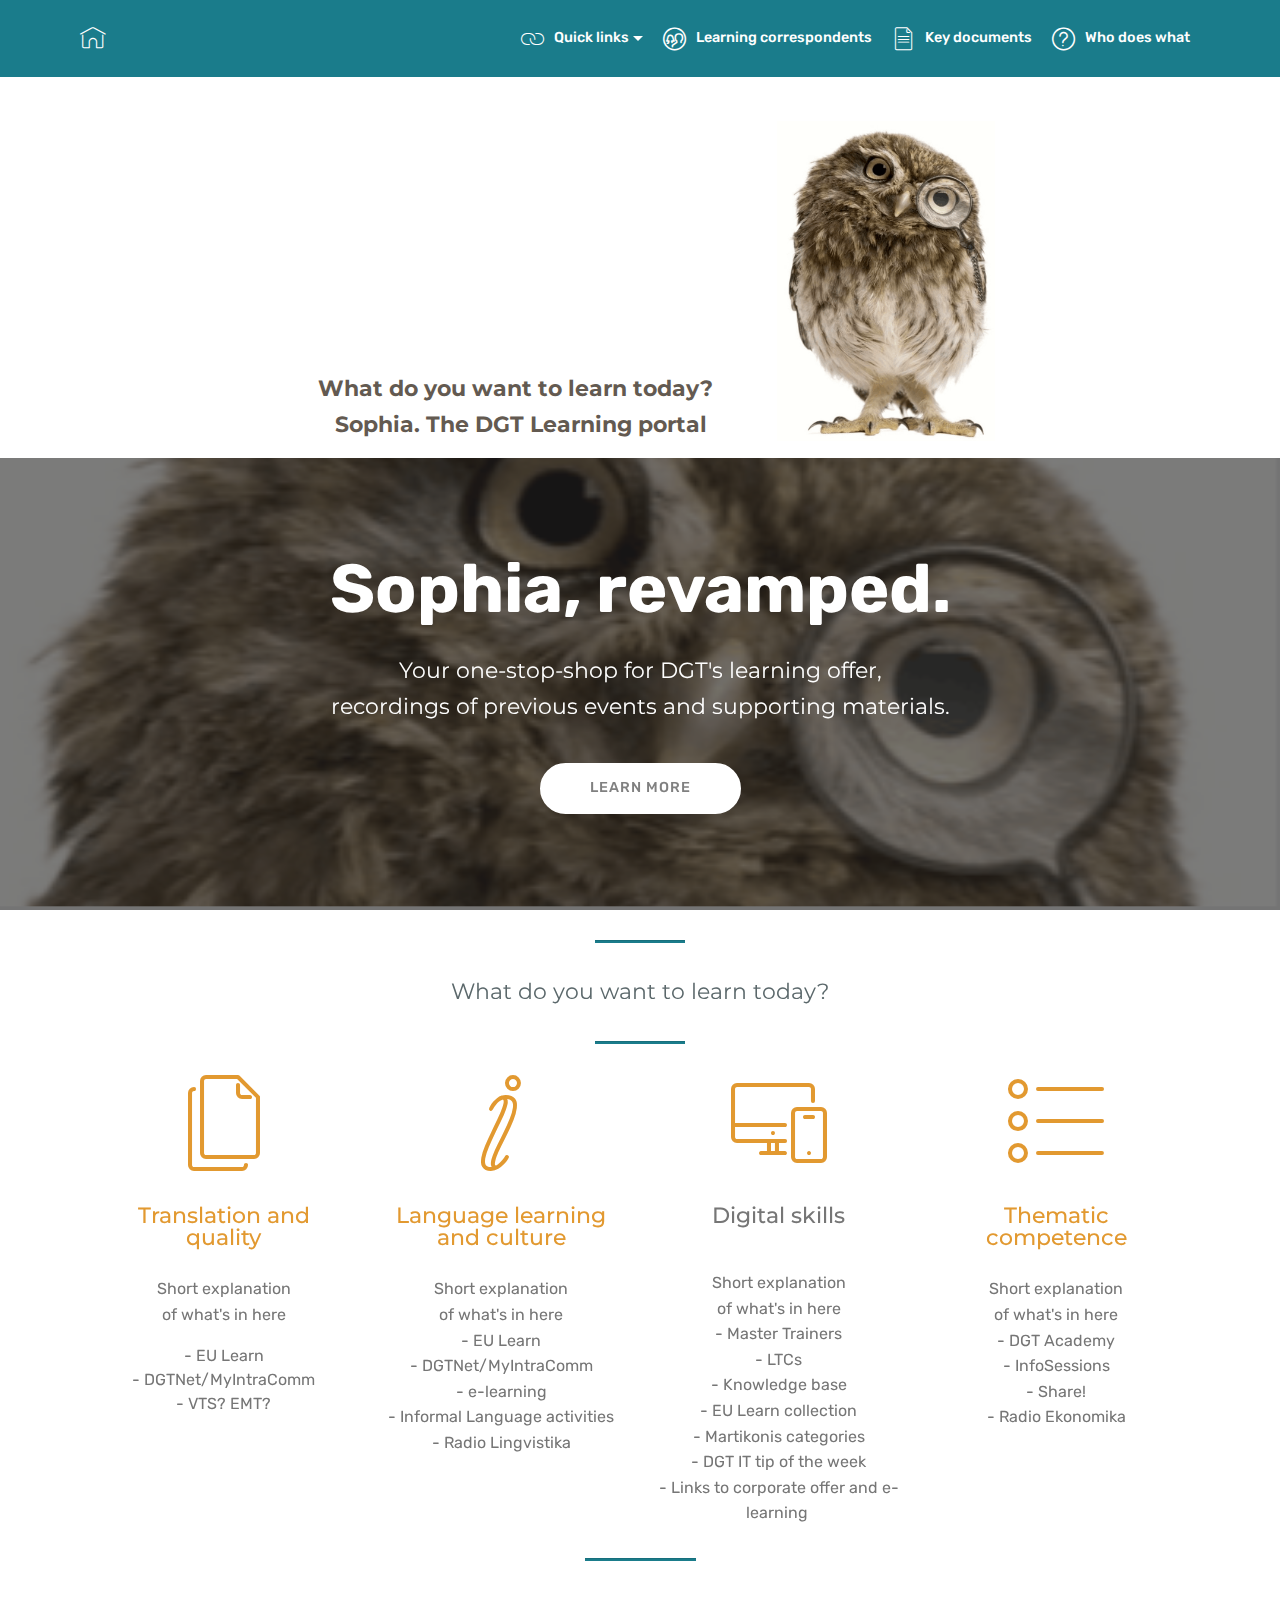
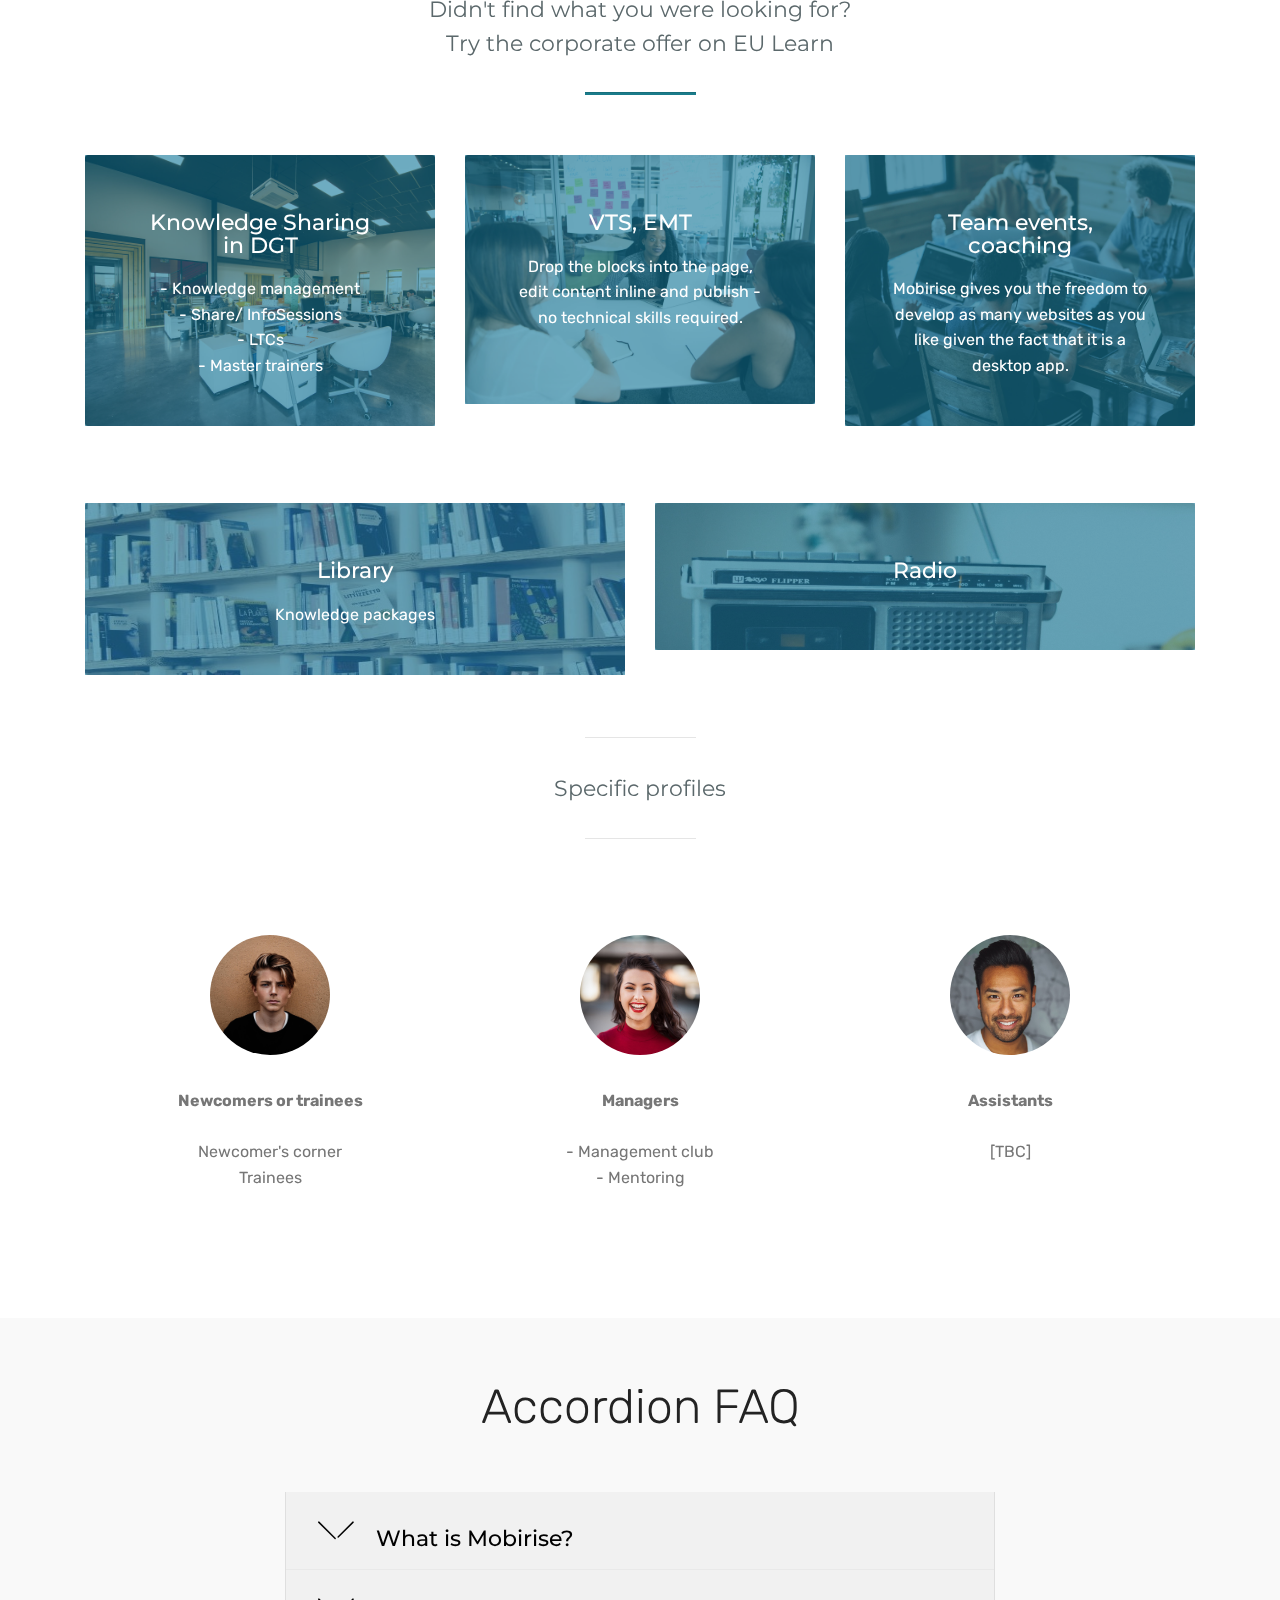
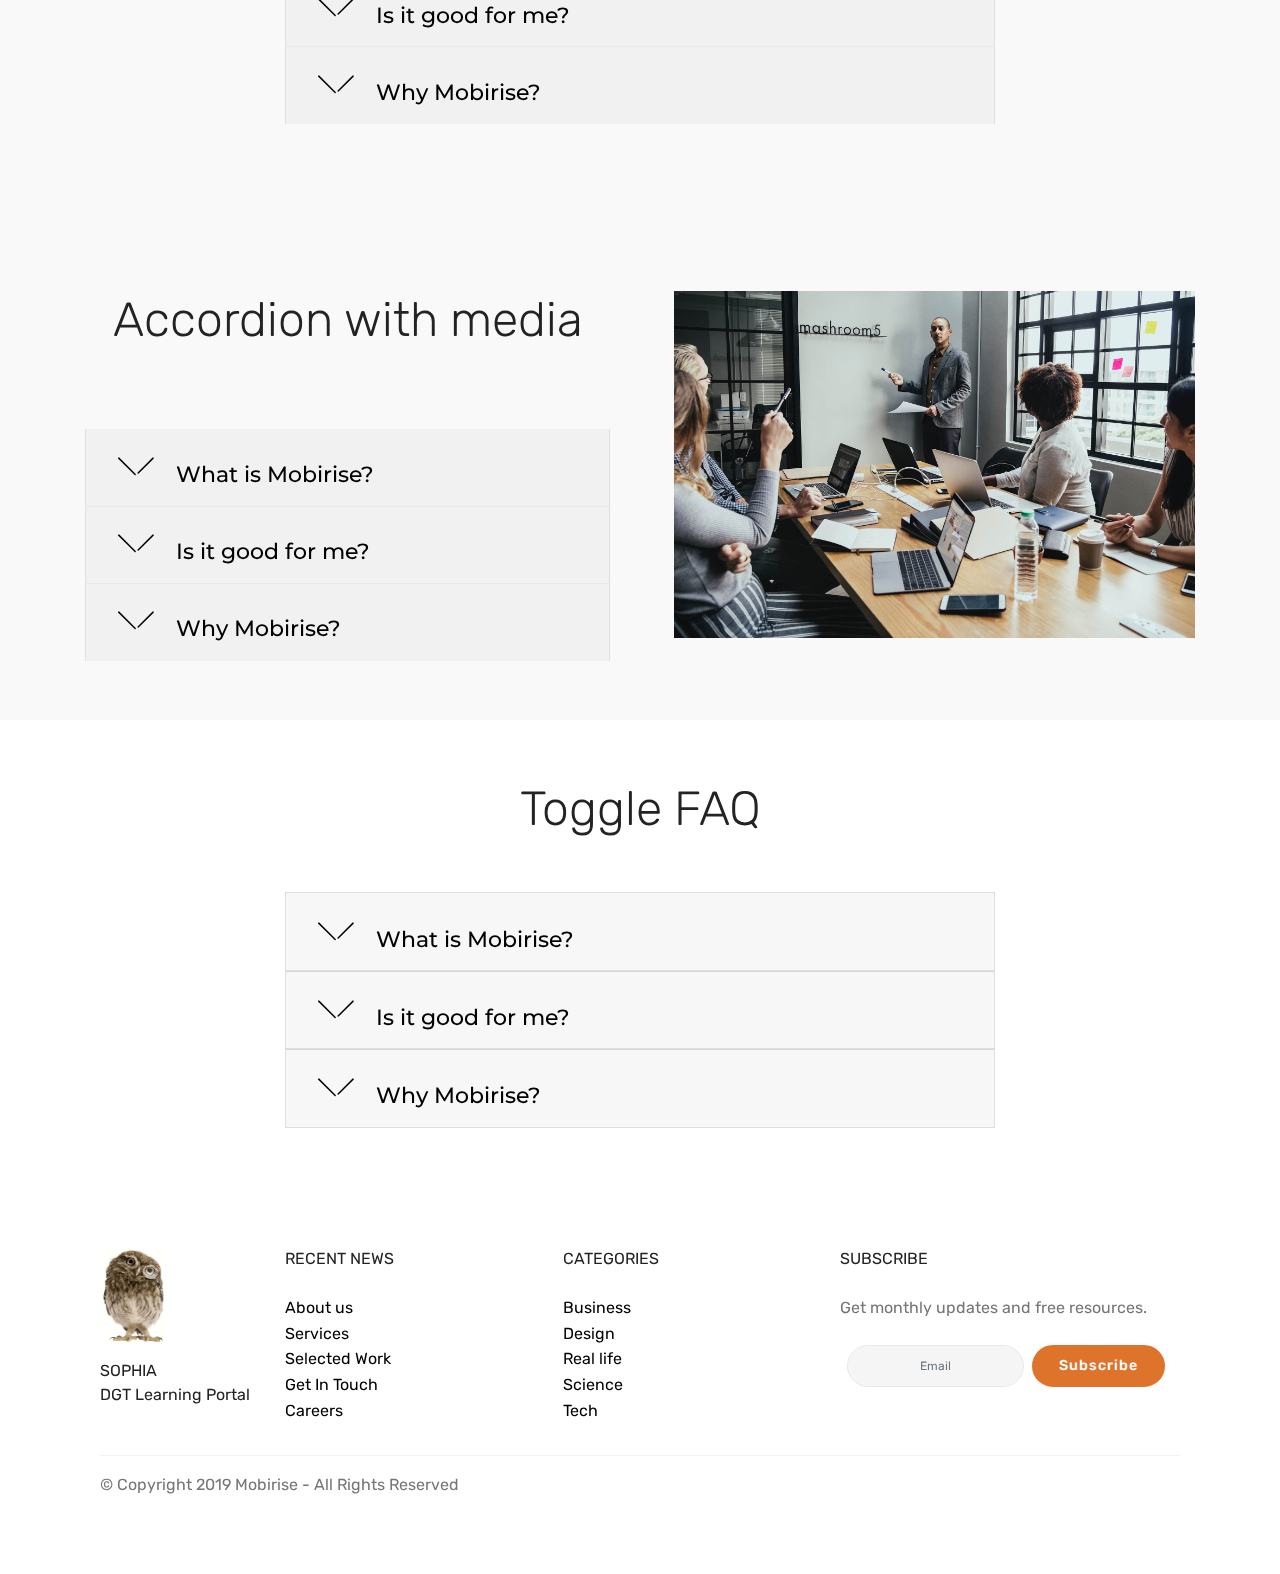
==== index.html @ 4d6408d3 "create github pages" ====
<!DOCTYPE html>
<html  >
<head>
  <!-- Site made with Mobirise Website Builder v4.12.0, https://mobirise.com -->
  <meta charset="UTF-8">
  <meta http-equiv="X-UA-Compatible" content="IE=edge">
  <meta name="generator" content="Mobirise v4.12.0, mobirise.com">
  <meta name="viewport" content="width=device-width, initial-scale=1, minimum-scale=1">
  <link rel="shortcut icon" href="assets/images/logo1-356x143.jpg" type="image/x-icon">
  <meta name="description" content="">
  
  <title>Home</title>
  <link rel="stylesheet" href="assets/web/assets/mobirise-icons/mobirise-icons.css">
  <link rel="stylesheet" href="assets/web/assets/mobirise-icons-bold/mobirise-icons-bold.css">
  <link rel="stylesheet" href="assets/bootstrap/css/bootstrap.min.css">
  <link rel="stylesheet" href="assets/bootstrap/css/bootstrap-grid.min.css">
  <link rel="stylesheet" href="assets/bootstrap/css/bootstrap-reboot.min.css">
  <link rel="stylesheet" href="assets/dropdown/css/style.css">
  <link rel="stylesheet" href="assets/tether/tether.min.css">
  <link rel="stylesheet" href="assets/socicon/css/styles.css">
  <link rel="stylesheet" href="assets/theme/css/style.css">
  <link rel="preload" as="style" href="assets/mobirise/css/mbr-additional.css"><link rel="stylesheet" href="assets/mobirise/css/mbr-additional.css" type="text/css">
  
  
  
</head>
<body>
  <section class="menu cid-qTkzRZLJNu" once="menu" id="menu1-0">

    

    <nav class="navbar navbar-expand beta-menu navbar-dropdown align-items-center navbar-fixed-top navbar-toggleable-sm">
        <button class="navbar-toggler navbar-toggler-right" type="button" data-toggle="collapse" data-target="#navbarSupportedContent" aria-controls="navbarSupportedContent" aria-expanded="false" aria-label="Toggle navigation">
            <div class="hamburger">
                <span></span>
                <span></span>
                <span></span>
                <span></span>
            </div>
        </button>
        <div class="menu-logo">
            <div class="navbar-brand">
                
                <span class="navbar-caption-wrap"><a class="navbar-caption text-white display-7" href="https://mobirise.com"><span class="mbri-home mbr-iconfont mbr-iconfont-btn"></span></a></span>
            </div>
        </div>
        <div class="collapse navbar-collapse" id="navbarSupportedContent">
            <ul class="navbar-nav nav-dropdown nav-right" data-app-modern-menu="true"><li class="nav-item dropdown">
                    <a class="nav-link link text-white dropdown-toggle display-4" href="https://mobirise.com" data-toggle="dropdown-submenu" aria-expanded="false"><span class="mbri-link mbr-iconfont mbr-iconfont-btn"></span>
                        
                        Quick links</a><div class="dropdown-menu"><a class="text-white dropdown-item display-4" href="https://mobirise.com">EU Learn</a><a class="text-white dropdown-item display-4" href="https://mobirise.com" aria-expanded="false"><p>AMC collaborative site</p></a><a class="text-white dropdown-item display-4" href="https://mobirise.com" aria-expanded="false">Learning correspondents<br></a><a class="text-white dropdown-item display-4" href="https://mobirise.com" aria-expanded="false">Sophia newsletter</a><a class="text-white dropdown-item display-4" href="https://mobirise.com" aria-expanded="false">InterInstitutional L&amp;D network</a></div>
                </li><li class="nav-item"><a class="nav-link link text-white display-4" href="https://mobirise.com"><span class="mbrib-users mbr-iconfont mbr-iconfont-btn"></span>Learning correspondents</a></li><li class="nav-item"><a class="nav-link link text-white display-4" href="https://mobirise.com"><span class="mbri-file mbr-iconfont mbr-iconfont-btn"></span>
                        
                        Key documents</a></li>
                <li class="nav-item">
                    <a class="nav-link link text-white display-4" href="https://mobirise.com"><span class="mbrib-question mbr-iconfont mbr-iconfont-btn"></span>
                        
                        Who does what</a>
                </li></ul>
            
        </div>
    </nav>
</section>

<section class="engine"><a href="https://mobirise.info/a">online web builder</a></section><section class="mbr-section content6 cid-rQtrkgzfmn" id="content6-p">
    
     
    
    <div class="container">
        <div class="media-container-row">
            <div class="col-12 col-md-8">
                <div class="media-container-row">
                    <div class="mbr-figure" style="width: 60%;">
                      <img src="assets/images/sophia-367x538.png" alt="Mobirise" title="">  
                    </div>
                    <div class="media-content">
                        <div class="mbr-section-text">
                            <p class="mbr-text mb-0 mbr-fonts-style display-5"><br><br><br><br><br><strong><br></strong><br><strong>What do you want to learn today?<br>Sophia. The DGT Learning portal&nbsp;</strong></p>
                        </div>
                    </div>
                </div>
            </div>
        </div>
    </div>
</section>

<section class="header1 cid-rQLYHBkrpv mbr-parallax-background" id="header16-x">

    

    <div class="mbr-overlay" style="opacity: 0.6; background-color: rgb(35, 35, 35);">
    </div>

    <div class="container">
        <div class="row justify-content-md-center">
            <div class="col-md-10 align-center">
                <h1 class="mbr-section-title mbr-bold pb-3 mbr-fonts-style display-1">Sophia, revamped.<br></h1>
                
                <p class="mbr-text pb-3 mbr-fonts-style display-5">Your one-stop-shop for DGT's learning offer, <br>recordings of previous events and supporting materials.</p>
                <div class="mbr-section-btn"><a class="btn btn-md btn-white display-4" href="https://mobirise.co">LEARN MORE</a></div>
            </div>
        </div>
    </div>

</section>

<section class="mbr-section article content9 cid-rQttvysTRz" id="content9-s">
    
     

    <div class="container">
        <div class="inner-container" style="width: 81%;">
            <hr class="line" style="width: 10%;">
            <div class="section-text align-center mbr-fonts-style display-5">
                    What do you want to learn today?</div>
            <hr class="line" style="width: 10%;">
        </div>
        </div>
</section>

<section class="features1 cid-rPLjO9c4mX" id="features1-4">
    
    

    
    <div class="container">
        <div class="media-container-row">

            <div class="card p-3 col-12 col-md-6 col-lg-3">
                <div class="card-img pb-3">
                    <span class="mbr-iconfont mbri-pages" style="color: rgb(226, 153, 48); fill: rgb(226, 153, 48);"></span>
                </div>
                <div class="card-box">
                    <h4 class="card-title py-3 mbr-fonts-style display-5">
                        Translation and quality</h4>
                    <p class="mbr-text mbr-fonts-style display-7">Short explanation 
<br>of what's in here</p><p>- EU Learn<br>- DGTNet/MyIntraComm<br>- VTS? EMT?<br><br></p><p></p>
                </div>
            </div>

            <div class="card p-3 col-12 col-md-6 col-lg-3">
                <div class="card-img pb-3">
                    <span class="mbr-iconfont mbri-italic" style="color: rgb(226, 153, 48); fill: rgb(226, 153, 48);"></span>
                </div>
                <div class="card-box">
                    <h4 class="card-title py-3 mbr-fonts-style display-5">
                        Language learning and culture</h4>
                    <p class="mbr-text mbr-fonts-style display-7">
                        Short explanation <br>of what's in here<br>- EU Learn<br>- DGTNet/MyIntraComm<br>- e-learning<br>- Informal Language activities<br>- Radio Lingvistika<br><br></p>
                </div>
            </div>

            <div class="card p-3 col-12 col-md-6 col-lg-3">
                <div class="card-img pb-3">
                    <span class="mbr-iconfont mbri-responsive" style="color: rgb(226, 153, 48); fill: rgb(226, 153, 48);"></span>
                </div>
                <div class="card-box">
                    <h4 class="card-title py-3 mbr-fonts-style display-5"><p>
                        Digital skills</p></h4>
                    <p class="mbr-text mbr-fonts-style display-7">Short explanation 
<br>of what's in here<br>- Master Trainers<br>- LTCs<br>- Knowledge base<br>- EU Learn collection<br>- Martikonis categories<br>- DGT IT tip of the week<br>- Links to corporate offer and e-learning&nbsp;</p>
                </div>
            </div>

            <div class="card p-3 col-12 col-md-6 col-lg-3">
                <div class="card-img pb-3">
                    <span class="mbr-iconfont mbri-bulleted-list" style="color: rgb(226, 153, 48); fill: rgb(226, 153, 48);"></span>
                </div>
                <div class="card-box">
                    <h4 class="card-title py-3 mbr-fonts-style display-5">
                        Thematic competence</h4>
                    <p class="mbr-text mbr-fonts-style display-7">Short explanation 
<br>of what's in here<br>- DGT Academy<br>- InfoSessions<br>- Share!<br>- Radio Ekonomika</p>
                </div>
            </div>

        </div>

    </div>

</section>

<section class="mbr-section article content9 cid-rQM2eQApDv" id="content9-y">
    
     

    <div class="container">
        <div class="inner-container" style="width: 100%;">
            <hr class="line" style="width: 10%;">
            <div class="section-text align-center mbr-fonts-style display-5">
                    Didn't find what you were looking for? <br>Try the corporate offer on EU Learn</div>
            <hr class="line" style="width: 10%;">
        </div>
        </div>
</section>

<section class="features13 cid-rPLjTHpTtQ" id="features13-6">

    

    
    <div class="container">
        

        <div class="media-container-row">
            <div class="card col-12 col-md-6 align-center col-lg-4">
                <div class="card-wrap">
                    <div class="card-img">
                        <img src="assets/images/background1.jpg" alt="Mobirise" title="">
                    </div>
                    <div class="card-box p-5">
                        <h4 class="card-title py-2 mbr-fonts-style align-center mbr-white display-5">
                            Knowledge Sharing <br>in DGT</h4>
                        <p class="mbr-text mbr-fonts-style mbr-white display-7">- Knowledge management<br>- Share/ InfoSessions<br>- LTCs<br>- Master trainers<br></p>
                    </div>
                </div>
            </div>
            <div class="card col-12 col-md-6 align-center col-lg-4">
                <div class="card-wrap">
                    <div class="card-img">
                        <img src="assets/images/background2.jpg" alt="Mobirise">
                    </div>
                    <div class="card-box p-5">
                        <h4 class="card-title py-2 mbr-fonts-style align-center mbr-white display-5">
                            VTS, EMT</h4>
                        <p class="mbr-text mbr-fonts-style mbr-white display-7">
                            Drop the blocks into the page, edit content inline and publish - no technical skills required.<br><br>
                        </p>
                    </div>
                </div>
            </div>
            <div class="card col-12 col-md-6 align-center col-lg-4">
                <div class="card-wrap">
                    <div class="card-img">
                        <img src="assets/images/background4.jpg" alt="Mobirise">
                    </div>
                    <div class="card-box p-5">
                        <h4 class="card-title py-2 mbr-fonts-style align-center mbr-white display-5">
                            Team events, coaching</h4>
                        <p class="mbr-text mbr-fonts-style mbr-white display-7">
                            Mobirise gives you the freedom to develop as many websites as you like given the fact that it is a desktop app.
                        </p>
                    </div>
                </div>
            </div>    
        </div>
    </div>
</section>

<section class="features13 cid-rQM5VVPh1n" id="features13-z">

    

    
    <div class="container">
        

        <div class="media-container-row">
            <div class="card col-12 col-md-6 align-center">
                <div class="card-wrap">
                    <div class="card-img">
                        <img src="assets/images/mbr-700x394.jpeg" alt="Mobirise" title="">
                    </div>
                    <div class="card-box p-5">
                        <h4 class="card-title py-2 mbr-fonts-style align-center mbr-white display-5">
                            Library</h4>
                        <p class="mbr-text mbr-fonts-style mbr-white display-7">
                            Knowledge packages</p>
                    </div>
                </div>
            </div>
            <div class="card col-12 col-md-6 align-center">
                <div class="card-wrap">
                    <div class="card-img">
                        <img src="assets/images/mbr-1080x720.jpeg" alt="Mobirise" title="">
                    </div>
                    <div class="card-box p-5">
                        <h4 class="card-title py-2 mbr-fonts-style align-center mbr-white display-5">
                            Radio</h4>
                        <p class="mbr-text mbr-fonts-style mbr-white display-7"></p>
                    </div>
                </div>
            </div>
                
        </div>
    </div>
</section>

<section class="mbr-section article content9 cid-rQLNPMZ4Ec" id="content9-v">
    
     

    <div class="container">
        <div class="inner-container" style="width: 100%;">
            <hr class="line" style="width: 10%;">
            <div class="section-text align-center mbr-fonts-style display-5">
                    Specific profiles</div>
            <hr class="line" style="width: 10%;">
        </div>
        </div>
</section>

<section class="testimonials1 cid-rQtzzE6IU0" id="testimonials1-t">

    

    
    <div class="container">
        <div class="media-container-row">
            <div class="title col-12 align-center">
                
                
            </div>
        </div>
    </div>

    <div class="container pt-3 mt-2">
        <div class="media-container-row">
            <div class="mbr-testimonial p-3 align-center col-12 col-md-6 col-lg-4">
                <div class="panel-item p-3">
                    <div class="card-block">
                        <div class="testimonial-photo">
                            <img src="assets/images/face1.jpg">
                        </div>
                        <p class="mbr-text mbr-fonts-style display-7"><strong>Newcomers or trainees</strong><br><strong><br></strong>Newcomer's corner<br>Trainees<br><br></p>
                    </div>
                    <div class="card-footer">
                        
                        <small class="mbr-author-desc mbr-italic mbr-light mbr-fonts-style display-7"></small>
                    </div>
                </div>
            </div>

            <div class="mbr-testimonial p-3 align-center col-12 col-md-6 col-lg-4">
                <div class="panel-item p-3">
                    <div class="card-block">
                        <div class="testimonial-photo">
                            <img src="assets/images/face2.jpg">
                        </div>
                        <p class="mbr-text mbr-fonts-style display-7"><strong>Managers</strong><br><br>- Management club<br>- Mentoring</p>
                    </div>
                    <div class="card-footer">
                        
                        <small class="mbr-author-desc mbr-italic mbr-light mbr-fonts-style display-7"></small>
                    </div>
                </div>
            </div>

            <div class="mbr-testimonial p-3 align-center col-12 col-md-6 col-lg-4">
                <div class="panel-item p-3">
                    <div class="card-block">
                        <div class="testimonial-photo">
                            <img src="assets/images/face3.jpg">
                        </div>
                        <p class="mbr-text mbr-fonts-style display-7"><strong>
                           Assistants</strong><br><br>[TBC]</p>
                    </div>
                    <div class="card-footer">
                        
                        <small class="mbr-author-desc mbr-italic mbr-light mbr-fonts-style display-7"></small>
                    </div>
                </div>
            </div>

            

            

            
        </div>
    </div>   
</section>

<section class="accordion1 cid-rPLkjUA2bo" id="accordion1-a">

    

    
    <div class="container">
        <div class="media-container-row">
            <div class="col-12 col-md-8">
                <div class="section-head text-center space30">
                    <h2 class="mbr-section-title pb-5 mbr-fonts-style display-2">
                        Accordion FAQ
                    </h2>
                </div>
                <div class="clearfix"></div>
                <div id="bootstrap-accordion_7" class="panel-group accordionStyles accordion" role="tablist" aria-multiselectable="true">
                    <div class="card">
                        <div class="card-header" role="tab" id="headingOne">
                            <a role="button" class="panel-title collapsed text-black" data-toggle="collapse" data-core="" href="#collapse1_7" aria-expanded="false" aria-controls="collapse1">
                                <h4 class="mbr-fonts-style display-5">
                                    <span class="sign mbr-iconfont mbri-arrow-down inactive"></span>
                                    What is Mobirise?
                                </h4>
                            </a>
                        </div>
                        <div id="collapse1_7" class="panel-collapse noScroll collapse " role="tabpanel" aria-labelledby="headingOne" data-parent="#bootstrap-accordion_7">
                            <div class="panel-body p-4">
                                <p class="mbr-fonts-style panel-text display-7">
                                   Mobirise is an offline app for Window and Mac to easily create small/medium websites, landing pages, online resumes and portfolios, promo sites for apps, events, services and products.</p>
                            </div>
                        </div>
                    </div>
                    <div class="card">
                        <div class="card-header" role="tab" id="headingTwo">
                            <a role="button" class="collapsed panel-title text-black" data-toggle="collapse" data-core="" href="#collapse2_7" aria-expanded="false" aria-controls="collapse2">
                                <h4 class="mbr-fonts-style display-5">
                                    <span class="sign mbr-iconfont mbri-arrow-down inactive"></span> Is it good for me?
                               </h4>
                            </a>
                            
                        </div>
                        <div id="collapse2_7" class="panel-collapse noScroll collapse" role="tabpanel" aria-labelledby="headingTwo" data-parent="#bootstrap-accordion_7">
                            <div class="panel-body p-4">
                                <p class="mbr-fonts-style panel-text display-7">
                                   Mobirise is perfect for non-techies who are not familiar with the intricacies of web development and for designers who prefer to work as visually as possible, without fighting with code. Also great for pro-coders for fast prototyping and small customers' projects.</p>
                            </div>
                        </div>
                    </div>
                    <div class="card">
                        <div class="card-header" role="tab" id="headingThree">
                            <a role="button" class="collapsed text-black panel-title" data-toggle="collapse" data-core="" href="#collapse3_7" aria-expanded="false" aria-controls="collapse3">
                                <h4 class="mbr-fonts-style display-5">
                                    <span class="sign mbr-iconfont mbri-arrow-down inactive"></span> Why Mobirise?
                                </h4>
                            </a>
                        </div>
                        <div id="collapse3_7" class="panel-collapse noScroll collapse" role="tabpanel" aria-labelledby="headingThree" data-parent="#bootstrap-accordion_7">
                            <div class="panel-body p-4">
                                <p class="mbr-fonts-style panel-text display-7">
                                   Key differences from traditional builders:<br>* Minimalistic, extremely <strong>easy-to-use</strong> interface<br>* <strong>Mobile</strong>-friendliness, latest website blocks and techniques "out-the-box"<br>* <strong>Free</strong> for commercial and non-profit use</p>
                            </div>
                        </div>
                    </div>
                    
                    
                    
                </div>
            </div>
        </div>
    </div>
</section>

<section class="accordion2 cid-rPLkm0Ghvd" id="accordion2-b">

    


    
    <div class="container">
        <div class="media-container-row pt-5">
            <div class="accordion-content">
                <h2 class="mbr-section-title align-center pb-3 mbr-fonts-style display-2">
                        Accordion with media
                </h2>
                
                <div id="bootstrap-accordion_8" class="panel-group accordionStyles accordion pt-5 mt-3" role="tablist" aria-multiselectable="true">
                        <div class="card">
                            <div class="card-header" role="tab" id="headingOne">
                                <a role="button" class="collapsed panel-title text-black" data-toggle="collapse" data-core="" href="#collapse1_8" aria-expanded="false" aria-controls="collapse1">
                                    <h4 class="mbr-fonts-style display-5">
                                        <span class="sign mbr-iconfont mbri-arrow-down inactive"></span> What is Mobirise?
                                    </h4>
                                </a>
                            </div>
                            <div id="collapse1_8" class="panel-collapse noScroll collapse" role="tabpanel" aria-labelledby="headingOne" data-parent="#bootstrap-accordion_8">
                                <div class="panel-body p-4">
                                    <p class="mbr-fonts-style panel-text display-7">
                                       Mobirise is an offline app for Window and Mac to easily create small/medium websites, landing pages, online resumes and portfolios, promo sites for apps, events, services and products.</p>
                                </div>
                            </div>
                        </div>
                
                        <div class="card">
                            <div class="card-header" role="tab" id="headingTwo">
                                <a role="button" class="collapsed panel-title text-black" data-toggle="collapse" data-core="" href="#collapse2_8" aria-expanded="false" aria-controls="collapse2">
                                    <h4 class="mbr-fonts-style mbr-fonts-style display-5">
                                        <span class="sign mbr-iconfont mbri-arrow-down inactive"></span> Is it good for me?
                                    </h4>
                                </a>
                                
                            </div>
                            <div id="collapse2_8" class="panel-collapse noScroll collapse" role="tabpanel" aria-labelledby="headingTwo" data-parent="#bootstrap-accordion_8">
                                <div class="panel-body p-4">
                                    <p class="mbr-fonts-style panel-text display-7">
                                       Mobirise is perfect for non-techies who are not familiar with the intricacies of web development and for designers who prefer to work as visually as possible, without fighting with code. Also great for pro-coders for fast prototyping and small customers' projects.</p>
                                </div>
                            </div>
                        </div>
                
                        <div class="card">
                            <div class="card-header" role="tab" id="headingThree">
                                <a role="button" class="collapsed panel-title text-black" data-toggle="collapse" data-core="" href="#collapse3_8" aria-expanded="false" aria-controls="collapse3">
                                    <h4 class="mbr-fonts-style display-5">
                                        <span class="sign mbr-iconfont mbri-arrow-down inactive"></span> Why Mobirise?
                                    </h4>
                                </a>
                            </div>
                            <div id="collapse3_8" class="panel-collapse noScroll collapse" role="tabpanel" aria-labelledby="headingThree" data-parent="#bootstrap-accordion_8">
                                <div class="panel-body p-4">
                                    <p class="mbr-fonts-style panel-text display-7">
                                       Key differences from traditional builders:<br>* Minimalistic, extremely <strong>easy-to-use</strong> interface<br>* <strong>Mobile</strong>-friendliness, latest website blocks and techniques "out-the-box"<br>* <strong>Free</strong> for commercial and non-profit use</p>
                                </div>
                            </div>
                        </div>
                
                        
                
                        
                
                        
                </div>
            </div>
            <div class="mbr-figure" style="width: 105%;">
                    <img src="assets/images/background8.jpg" alt="Mobirise">
            </div>
        </div>
    </div>
</section>

<section class="toggle1 cid-rPLkoVh1aN" id="toggle1-c">

    

    
        <div class="container">
            <div class="media-container-row">
                <div class="col-12 col-md-8">
                    <div class="section-head text-center space30">
                       <h2 class="mbr-section-title pb-5 mbr-fonts-style display-2">
                            Toggle FAQ
                        </h2>
                    </div>
                    <div class="clearfix"></div>
                    <div id="bootstrap-toggle" class="toggle-panel accordionStyles tab-content">
                        <div class="card">
                            <div class="card-header" role="tab" id="headingOne">
                                <a role="button" class="collapsed panel-title text-black" data-toggle="collapse" data-core="" href="#collapse1_9" aria-expanded="false" aria-controls="collapse1">
                                    <h4 class="mbr-fonts-style display-5">
                                        <span class="sign mbr-iconfont mbri-arrow-down inactive"></span> What is Mobirise?
                                    </h4>
                                </a>
                            </div>
                            <div id="collapse1_9" class="panel-collapse noScroll collapse" role="tabpanel" aria-labelledby="headingOne">
                                <div class="panel-body p-4">
                                    <p class="mbr-fonts-style panel-text display-7">
                                       Mobirise is an offline app for Window and Mac to easily create small/medium websites, landing pages, online resumes and portfolios, promo sites for apps, events, services and products.</p>
                                </div>
                            </div>
                        </div>
                        <div class="card">
                            <div class="card-header" role="tab" id="headingTwo">
                                <a role="button" class="collapsed panel-title text-black" data-toggle="collapse" data-core="" href="#collapse2_9" aria-expanded="false" aria-controls="collapse2">
                                    <h4 class="mbr-fonts-style display-5">
                                        <span class="sign mbr-iconfont mbri-arrow-down inactive"></span> Is it good for me?
                                    </h4>
                                </a>

                            </div>
                            <div id="collapse2_9" class="panel-collapse noScroll collapse" role="tabpanel" aria-labelledby="headingTwo">
                                <div class="panel-body p-4">
                                    <p class="mbr-fonts-style panel-text display-7">
                                       Mobirise is perfect for non-techies who are not familiar with the intricacies of web development and for designers who prefer to work as visually as possible, without fighting with code. Also great for pro-coders for fast prototyping and small customers' projects.</p>
                                </div>
                            </div>
                        </div>
                        <div class="card">
                            <div class="card-header" role="tab" id="headingThree">
                                <a role="button" class="collapsed panel-title text-black" data-toggle="collapse" data-core="" href="#collapse3_9" aria-expanded="false" aria-controls="collapse3">
                                    <h4 class="mbr-fonts-style display-5">
                                        <span class="sign mbr-iconfont mbri-arrow-down inactive"></span> Why Mobirise?
                                    </h4>
                                </a>
                            </div>
                            <div id="collapse3_9" class="panel-collapse noScroll collapse" role="tabpanel" aria-labelledby="headingThree">
                                <div class="panel-body p-4">
                                    <p class="mbr-fonts-style panel-text display-7">
                                       Key differences from traditional builders:<br>* Minimalistic, extremely <strong>easy-to-use</strong> interface<br>* <strong>Mobile</strong>-friendliness, latest website blocks and techniques "out-the-box"<br>* <strong>Free</strong> for commercial and non-profit use</p>
                                </div>
                            </div>
                        </div>
                        
                        
                        
                    </div>
                </div>
            </div>
        </div>
</section>

<section class="footer3 cid-rPLkDaVbYn" id="footer3-e">

    

    

    <div class="container">
        <div class="media-container-row content">
            <div class="col-md-2 col-sm-4">
                <div class="mb-3 img-logo">
                    <a href="https://mobirise.co/">
                         <img src="assets/images/sophia-192x281.png" alt="Mobirise" title="">
                    </a>
                </div>
                <p class="mbr-fonts-style foot-logo display-7">
                    SOPHIA<br>DGT Learning Portal</p>
            </div>
            <div class="col-md-3 col-sm-4">
                <p class="mb-4 mbr-fonts-style foot-title display-7">
                    RECENT NEWS
                </p>
                <p class="mbr-text mbr-links-column mbr-fonts-style display-7">
                    <a href="#" class="text-black">About us</a>
                    <br><a href="#" class="text-black">Services</a>
                    <br><a href="#" class="text-black">Selected Work</a>
                    <br><a href="#" class="text-black">Get In Touch</a>
                    <br><a href="#" class="text-black">Careers</a>
                </p>
            </div>
            <div class="col-md-3 col-sm-4">
                <p class="mb-4 mbr-fonts-style foot-title display-7">
                    CATEGORIES
                </p>
                <p class="mbr-text mbr-fonts-style mbr-links-column display-7">
                    <a href="#" class="text-black">Business</a>
                    <br><a href="#" class="text-black">Design</a>
                    <br><a href="#" class="text-black">Real life</a>
                    <br><a href="#" class="text-black">Science</a>
                    <br><a href="#" class="text-black">Tech</a>
                </p>
            </div>
            <div class="col-md-4 col-sm-12">
                <p class="mb-4 mbr-fonts-style foot-title display-7">
                    SUBSCRIBE
                </p>
                <p class="mbr-text form-text mbr-fonts-style display-7">
                    Get monthly updates and free resources.
                </p>
                <div class="media-container-column" data-form-type="formoid">
                    <!---Formbuilder Form--->
                    <form action="https://mobirise.com/" method="POST" class="mbr-form form-with-styler" data-form-title="Mobirise Form"><input type="hidden" name="email" data-form-email="true" value="1SBm7DNvh6BtCXGyeaeTuGfem27wcNq7t5tLvyCGI7a4MCj8xr7/dTJj1DRYLd+iQMusyoSaYdDEUxIuQ9rp0sFqQZYvZ4yur5DFMZiJKXd/vTU916uliKMrDWnNd8zI">
                        <div class="row form-inline justify-content-center">
                            <div hidden="hidden" data-form-alert="" class="alert alert-success col-12">Thanks for filling out the form!</div>
                            <div hidden="hidden" data-form-alert-danger="" class="alert alert-danger col-12">
                            </div>
                        </div>
                        <div class="dragArea row form-inline justify-content-center">
                            <div class="col-auto form-group " data-for="email">
                                <input type="email" name="email" placeholder="Email" data-form-field="Email" required="required" class="form-control input-sm input-inverse my-2 display-7" id="email-footer3-e">
                            </div>
                            <div class="col-auto input-group-btn  m-2">
                                <button type="submit" class="btn btn-primary m-0 display-4">Subscribe</button>
                            </div>
                        </div>
                    </form><!---Formbuilder Form--->
                </div>

            </div>
        </div>
        <div class="footer-lower">
            <div class="media-container-row">
                <div class="col-sm-12">
                    <hr>
                </div>
            </div>
            <div class="media-container-row">
                <div class="col-sm-6 copyright">
                    <p class="mbr-text mbr-fonts-style display-7">
                        © Copyright 2019 Mobirise - All Rights Reserved
                    </p>
                </div>
                <div class="col-md-6">
                    
                </div>
            </div>
        </div>
    </div>
</section>


  <script src="assets/web/assets/jquery/jquery.min.js"></script>
  <script src="assets/popper/popper.min.js"></script>
  <script src="assets/bootstrap/js/bootstrap.min.js"></script>
  <script src="assets/smoothscroll/smooth-scroll.js"></script>
  <script src="assets/parallax/jarallax.min.js"></script>
  <script src="assets/dropdown/js/nav-dropdown.js"></script>
  <script src="assets/dropdown/js/navbar-dropdown.js"></script>
  <script src="assets/touchswipe/jquery.touch-swipe.min.js"></script>
  <script src="assets/mbr-switch-arrow/mbr-switch-arrow.js"></script>
  <script src="assets/tether/tether.min.js"></script>
  <script src="assets/theme/js/script.js"></script>
  <script src="assets/formoid/formoid.min.js"></script>
  
  
</body>
</html>
---- assets/web/assets/mobirise-icons/mobirise-icons.css ----
@font-face {
  font-family: 'MobiriseIcons';
  src:  url('mobirise-icons.eot?spat4u');
  src:  url('mobirise-icons.eot?spat4u#iefix') format('embedded-opentype'),
    url('mobirise-icons.ttf?spat4u') format('truetype'),
    url('mobirise-icons.woff?spat4u') format('woff'),
    url('mobirise-icons.svg?spat4u#MobiriseIcons') format('svg');
  font-weight: normal;
  font-style: normal;
  font-display: swap;
}

[class^="mbri-"], [class*=" mbri-"] {
  /* use !important to prevent issues with browser extensions that change fonts */
  font-family: MobiriseIcons !important;
  speak: none;
  font-style: normal;
  font-weight: normal;
  font-variant: normal;
  text-transform: none;
  line-height: 1;

  /* Better Font Rendering =========== */
  -webkit-font-smoothing: antialiased;
  -moz-osx-font-smoothing: grayscale;
}

.mbri-add-submenu:before {
  content: "\e900";
}
.mbri-alert:before {
  content: "\e901";
}
.mbri-align-center:before {
  content: "\e902";
}
.mbri-align-justify:before {
  content: "\e903";
}
.mbri-align-left:before {
  content: "\e904";
}
.mbri-align-right:before {
  content: "\e905";
}
.mbri-android:before {
  content: "\e906";
}
.mbri-apple:before {
  content: "\e907";
}
.mbri-arrow-down:before {
  content: "\e908";
}
.mbri-arrow-next:before {
  content: "\e909";
}
.mbri-arrow-prev:before {
  content: "\e90a";
}
.mbri-arrow-up:before {
  content: "\e90b";
}
.mbri-bold:before {
  content: "\e90c";
}
.mbri-bookmark:before {
  content: "\e90d";
}
.mbri-bootstrap:before {
  content: "\e90e";
}
.mbri-briefcase:before {
  content: "\e90f";
}
.mbri-browse:before {
  content: "\e910";
}
.mbri-bulleted-list:before {
  content: "\e911";
}
.mbri-calendar:before {
  content: "\e912";
}
.mbri-camera:before {
  content: "\e913";
}
.mbri-cart-add:before {
  content: "\e914";
}
.mbri-cart-full:before {
  content: "\e915";
}
.mbri-cash:before {
  content: "\e916";
}
.mbri-change-style:before {
  content: "\e917";
}
.mbri-chat:before {
  content: "\e918";
}
.mbri-clock:before {
  content: "\e919";
}
.mbri-close:before {
  content: "\e91a";
}
.mbri-cloud:before {
  content: "\e91b";
}
.mbri-code:before {
  content: "\e91c";
}
.mbri-contact-form:before {
  content: "\e91d";
}
.mbri-credit-card:before {
  content: "\e91e";
}
.mbri-cursor-click:before {
  content: "\e91f";
}
.mbri-cust-feedback:before {
  content: "\e920";
}
.mbri-database:before {
  content: "\e921";
}
.mbri-delivery:before {
  content: "\e922";
}
.mbri-desktop:before {
  content: "\e923";
}
.mbri-devices:before {
  content: "\e924";
}
.mbri-down:before {
  content: "\e925";
}
.mbri-download:before {
  content: "\e989";
}
.mbri-drag-n-drop:before {
  content: "\e927";
}
.mbri-drag-n-drop2:before {
  content: "\e928";
}
.mbri-edit:before {
  content: "\e929";
}
.mbri-edit2:before {
  content: "\e92a";
}
.mbri-error:before {
  content: "\e92b";
}
.mbri-extension:before {
  content: "\e92c";
}
.mbri-features:before {
  content: "\e92d";
}
.mbri-file:before {
  content: "\e92e";
}
.mbri-flag:before {
  content: "\e92f";
}
.mbri-folder:before {
  content: "\e930";
}
.mbri-gift:before {
  content: "\e931";
}
.mbri-github:before {
  content: "\e932";
}
.mbri-globe:before {
  content: "\e933";
}
.mbri-globe-2:before {
  content: "\e934";
}
.mbri-growing-chart:before {
  content: "\e935";
}
.mbri-hearth:before {
  content: "\e936";
}
.mbri-help:before {
  content: "\e937";
}
.mbri-home:before {
  content: "\e938";
}
.mbri-hot-cup:before {
  content: "\e939";
}
.mbri-idea:before {
  content: "\e93a";
}
.mbri-image-gallery:before {
  content: "\e93b";
}
.mbri-image-slider:before {
  content: "\e93c";
}
.mbri-info:before {
  content: "\e93d";
}
.mbri-italic:before {
  content: "\e93e";
}
.mbri-key:before {
  content: "\e93f";
}
.mbri-laptop:before {
  content: "\e940";
}
.mbri-layers:before {
  content: "\e941";
}
.mbri-left-right:before {
  content: "\e942";
}
.mbri-left:before {
  content: "\e943";
}
.mbri-letter:before {
  content: "\e944";
}
.mbri-like:before {
  content: "\e945";
}
.mbri-link:before {
  content: "\e946";
}
.mbri-lock:before {
  content: "\e947";
}
.mbri-login:before {
  content: "\e948";
}
.mbri-logout:before {
  content: "\e949";
}
.mbri-magic-stick:before {
  content: "\e94a";
}
.mbri-map-pin:before {
  content: "\e94b";
}
.mbri-menu:before {
  content: "\e94c";
}
.mbri-mobile:before {
  content: "\e94d";
}
.mbri-mobile2:before {
  content: "\e94e";
}
.mbri-mobirise:before {
  content: "\e94f";
}
.mbri-more-horizontal:before {
  content: "\e950";
}
.mbri-more-vertical:before {
  content: "\e951";
}
.mbri-music:before {
  content: "\e952";
}
.mbri-new-file:before {
  content: "\e953";
}
.mbri-numbered-list:before {
  content: "\e954";
}
.mbri-opened-folder:before {
  content: "\e955";
}
.mbri-pages:before {
  content: "\e956";
}
.mbri-paper-plane:before {
  content: "\e957";
}
.mbri-paperclip:before {
  content: "\e958";
}
.mbri-photo:before {
  content: "\e959";
}
.mbri-photos:before {
  content: "\e95a";
}
.mbri-pin:before {
  content: "\e95b";
}
.mbri-play:before {
  content: "\e95c";
}
.mbri-plus:before {
  content: "\e95d";
}
.mbri-preview:before {
  content: "\e95e";
}
.mbri-print:before {
  content: "\e95f";
}
.mbri-protect:before {
  content: "\e960";
}
.mbri-question:before {
  content: "\e961";
}
.mbri-quote-left:before {
  content: "\e962";
}
.mbri-quote-right:before {
  content: "\e963";
}
.mbri-refresh:before {
  content: "\e964";
}
.mbri-responsive:before {
  content: "\e965";
}
.mbri-right:before {
  content: "\e966";
}
.mbri-rocket:before {
  content: "\e967";
}
.mbri-sad-face:before {
  content: "\e968";
}
.mbri-sale:before {
  content: "\e969";
}
.mbri-save:before {
  content: "\e96a";
}
.mbri-search:before {
  content: "\e96b";
}
.mbri-setting:before {
  content: "\e96c";
}
.mbri-setting2:before {
  content: "\e96d";
}
.mbri-setting3:before {
  content: "\e96e";
}
.mbri-share:before {
  content: "\e96f";
}
.mbri-shopping-bag:before {
  content: "\e970";
}
.mbri-shopping-basket:before {
  content: "\e971";
}
.mbri-shopping-cart:before {
  content: "\e972";
}
.mbri-sites:before {
  content: "\e973";
}
.mbri-smile-face:before {
  content: "\e974";
}
.mbri-speed:before {
  content: "\e975";
}
.mbri-star:before {
  content: "\e976";
}
.mbri-success:before {
  content: "\e977";
}
.mbri-sun:before {
  content: "\e978";
}
.mbri-sun2:before {
  content: "\e979";
}
.mbri-tablet:before {
  content: "\e97a";
}
.mbri-tablet-vertical:before {
  content: "\e97b";
}
.mbri-target:before {
  content: "\e97c";
}
.mbri-timer:before {
  content: "\e97d";
}
.mbri-to-ftp:before {
  content: "\e97e";
}
.mbri-to-local-drive:before {
  content: "\e97f";
}
.mbri-touch-swipe:before {
  content: "\e980";
}
.mbri-touch:before {
  content: "\e981";
}
.mbri-trash:before {
  content: "\e982";
}
.mbri-underline:before {
  content: "\e983";
}
.mbri-unlink:before {
  content: "\e984";
}
.mbri-unlock:before {
  content: "\e985";
}
.mbri-up-down:before {
  content: "\e986";
}
.mbri-up:before {
  content: "\e987";
}
.mbri-update:before {
  content: "\e988";
}
.mbri-upload:before {
 content: "\e926"; 
}
.mbri-user:before {
  content: "\e98a";
}
.mbri-user2:before {
  content: "\e98b";
}
.mbri-users:before {
  content: "\e98c";
}
.mbri-video:before {
  content: "\e98d";
}
.mbri-video-play:before {
  content: "\e98e";
}
.mbri-watch:before {
  content: "\e98f";
}
.mbri-website-theme:before {
  content: "\e990";
}
.mbri-wifi:before {
  content: "\e991";
}
.mbri-windows:before {
  content: "\e992";
}
.mbri-zoom-out:before {
  content: "\e993";
}
.mbri-redo:before {
  content: "\e994";
}
.mbri-undo:before {
  content: "\e995";
}
---- assets/web/assets/mobirise-icons-bold/mobirise-icons-bold.css ----
@font-face {
  font-family: 'mobirise-icons-bold';
  font-display: swap;
  src:  url('mobirise-icons-bold.eot?m1l4yr');
  src:  url('mobirise-icons-bold.eot?m1l4yr#iefix') format('embedded-opentype'),
    url('mobirise-icons-bold.ttf?m1l4yr') format('truetype'),
    url('mobirise-icons-bold.woff?m1l4yr') format('woff'),
    url('mobirise-icons-bold.svg?m1l4yr#mobirise-icons-bold') format('svg');
  font-weight: normal;
  font-style: normal;
}

[class^="mbrib-"], [class*="mbrib-"] {
  /* use !important to prevent issues with browser extensions that change fonts */
  font-family: 'mobirise-icons-bold' !important;
  speak: none;
  font-style: normal;
  font-weight: normal;
  font-variant: normal;
  text-transform: none;
  line-height: 1;

  /* Better Font Rendering =========== */
  -webkit-font-smoothing: antialiased;
  -moz-osx-font-smoothing: grayscale;
}

.mbrib-add-submenu:before {
  content: "\e900";
}
.mbrib-alert:before {
  content: "\e901";
}
.mbrib-align-center:before {
  content: "\e902";
}
.mbrib-align-justify:before {
  content: "\e903";
}
.mbrib-align-left:before {
  content: "\e904";
}
.mbrib-align-right:before {
  content: "\e905";
}
.mbrib-android:before {
  content: "\e906";
}
.mbrib-apple:before {
  content: "\e907";
}
.mbrib-arrow-down:before {
  content: "\e908";
}
.mbrib-arrow-next:before {
  content: "\e909";
}
.mbrib-arrow-prev:before {
  content: "\e90a";
}
.mbrib-arrow-up:before {
  content: "\e90b";
}
.mbrib-bold:before {
  content: "\e90c";
}
.mbrib-bookmark:before {
  content: "\e90d";
}
.mbrib-bootstrap:before {
  content: "\e90e";
}
.mbrib-briefcase:before {
  content: "\e90f";
}
.mbrib-browse:before {
  content: "\e910";
}
.mbrib-bulleted-list:before {
  content: "\e911";
}
.mbrib-calendar:before {
  content: "\e912";
}
.mbrib-camera:before {
  content: "\e913";
}
.mbrib-cart-add:before {
  content: "\e914";
}
.mbrib-cart-full:before {
  content: "\e915";
}
.mbrib-cash:before {
  content: "\e916";
}
.mbrib-change-style:before {
  content: "\e917";
}
.mbrib-chat:before {
  content: "\e918";
}
.mbrib-clock:before {
  content: "\e919";
}
.mbrib-close:before {
  content: "\e91a";
}
.mbrib-cloud:before {
  content: "\e91b";
}
.mbrib-code:before {
  content: "\e91c";
}
.mbrib-contact-form:before {
  content: "\e91d";
}
.mbrib-credit-card:before {
  content: "\e91e";
}
.mbrib-cursor-click:before {
  content: "\e91f";
}
.mbrib-cust-feedback:before {
  content: "\e920";
}
.mbrib-database:before {
  content: "\e921";
}
.mbrib-delivery:before {
  content: "\e922";
}
.mbrib-desktop:before {
  content: "\e923";
}
.mbrib-devices:before {
  content: "\e924";
}
.mbrib-down:before {
  content: "\e925";
}
.mbrib-download:before {
  content: "\e926";
}
.mbrib-drag-n-drop:before {
  content: "\e927";
}
.mbrib-drag-n-drop2:before {
  content: "\e928";
}
.mbrib-edit:before {
  content: "\e929";
}
.mbrib-edit2:before {
  content: "\e92a";
}
.mbrib-error:before {
  content: "\e92b";
}
.mbrib-extension:before {
  content: "\e92c";
}
.mbrib-features:before {
  content: "\e92d";
}
.mbrib-file:before {
  content: "\e92e";
}
.mbrib-flag:before {
  content: "\e92f";
}
.mbrib-folder:before {
  content: "\e930";
}
.mbrib-gift:before {
  content: "\e931";
}
.mbrib-github:before {
  content: "\e932";
}
.mbrib-globe-2:before {
  content: "\e933";
}
.mbrib-globe:before {
  content: "\e934";
}
.mbrib-growing-chart:before {
  content: "\e935";
}
.mbrib-hearth:before {
  content: "\e936";
}
.mbrib-help:before {
  content: "\e937";
}
.mbrib-home:before {
  content: "\e938";
}
.mbrib-hot-cup:before {
  content: "\e939";
}
.mbrib-idea:before {
  content: "\e93a";
}
.mbrib-image-gallery:before {
  content: "\e93b";
}
.mbrib-image-slider:before {
  content: "\e93c";
}
.mbrib-info:before {
  content: "\e93d";
}
.mbrib-italic:before {
  content: "\e93e";
}
.mbrib-key:before {
  content: "\e93f";
}
.mbrib-laptop:before {
  content: "\e940";
}
.mbrib-layers:before {
  content: "\e941";
}
.mbrib-left-right:before {
  content: "\e942";
}
.mbrib-left:before {
  content: "\e943";
}
.mbrib-letter:before {
  content: "\e944";
}
.mbrib-like:before {
  content: "\e945";
}
.mbrib-link:before {
  content: "\e946";
}
.mbrib-lock:before {
  content: "\e947";
}
.mbrib-login:before {
  content: "\e948";
}
.mbrib-logout:before {
  content: "\e949";
}
.mbrib-magic-stick:before {
  content: "\e94a";
}
.mbrib-map-pin:before {
  content: "\e94b";
}
.mbrib-menu:before {
  content: "\e94c";
}
.mbrib-mobile:before {
  content: "\e94d";
}
.mbrib-mobile2:before {
  content: "\e94e";
}
.mbrib-mobirise:before {
  content: "\e94f";
}
.mbrib-more-horizontal:before {
  content: "\e950";
}
.mbrib-more-vertical:before {
  content: "\e951";
}
.mbrib-music:before {
  content: "\e952";
}
.mbrib-new-file:before {
  content: "\e953";
}
.mbrib-numbered-list:before {
  content: "\e954";
}
.mbrib-opened-folder:before {
  content: "\e955";
}
.mbrib-pages:before {
  content: "\e956";
}
.mbrib-paper-plane:before {
  content: "\e957";
}
.mbrib-paperclip:before {
  content: "\e958";
}
.mbrib-photo:before {
  content: "\e959";
}
.mbrib-photos:before {
  content: "\e95a";
}
.mbrib-pin:before {
  content: "\e95b";
}
.mbrib-play:before {
  content: "\e95c";
}
.mbrib-plus:before {
  content: "\e95d";
}
.mbrib-preview:before {
  content: "\e95e";
}
.mbrib-print:before {
  content: "\e95f";
}
.mbrib-protect:before {
  content: "\e960";
}
.mbrib-question:before {
  content: "\e961";
}
.mbrib-quote-left:before {
  content: "\e962";
}
.mbrib-quote-right:before {
  content: "\e963";
}
.mbrib-redo:before {
  content: "\e964";
}
.mbrib-refresh:before {
  content: "\e965";
}
.mbrib-responsive:before {
  content: "\e966";
}
.mbrib-right:before {
  content: "\e967";
}
.mbrib-rocket:before {
  content: "\e968";
}
.mbrib-sad-face:before {
  content: "\e969";
}
.mbrib-sale:before {
  content: "\e96a";
}
.mbrib-save:before {
  content: "\e96b";
}
.mbrib-search:before {
  content: "\e96c";
}
.mbrib-setting:before {
  content: "\e96d";
}
.mbrib-setting2:before {
  content: "\e96e";
}
.mbrib-setting3:before {
  content: "\e96f";
}
.mbrib-share:before {
  content: "\e970";
}
.mbrib-shopping-bag:before {
  content: "\e971";
}
.mbrib-shopping-basket:before {
  content: "\e972";
}
.mbrib-shopping-cart:before {
  content: "\e973";
}
.mbrib-sites:before {
  content: "\e974";
}
.mbrib-smile-face:before {
  content: "\e975";
}
.mbrib-speed:before {
  content: "\e976";
}
.mbrib-star:before {
  content: "\e977";
}
.mbrib-success:before {
  content: "\e978";
}
.mbrib-sun:before {
  content: "\e979";
}
.mbrib-sun2:before {
  content: "\e97a";
}
.mbrib-tablet-vertical:before {
  content: "\e97b";
}
.mbrib-tablet:before {
  content: "\e97c";
}
.mbrib-target:before {
  content: "\e97d";
}
.mbrib-timer:before {
  content: "\e97e";
}
.mbrib-to-ftp:before {
  content: "\e97f";
}
.mbrib-to-local-drive:before {
  content: "\e980";
}
.mbrib-touch-swipe:before {
  content: "\e981";
}
.mbrib-touch:before {
  content: "\e982";
}
.mbrib-trash:before {
  content: "\e983";
}
.mbrib-underline:before {
  content: "\e984";
}
.mbrib-undo:before {
  content: "\e985";
}
.mbrib-unlink:before {
  content: "\e986";
}
.mbrib-unlock:before {
  content: "\e987";
}
.mbrib-up-down:before {
  content: "\e988";
}
.mbrib-up:before {
  content: "\e989";
}
.mbrib-update:before {
  content: "\e98a";
}
.mbrib-upload:before {
  content: "\e98b";
}
.mbrib-user:before {
  content: "\e98c";
}
.mbrib-user2:before {
  content: "\e98d";
}
.mbrib-users:before {
  content: "\e98e";
}
.mbrib-video-play:before {
  content: "\e98f";
}
.mbrib-video:before {
  content: "\e990";
}
.mbrib-watch:before {
  content: "\e991";
}
.mbrib-website-theme:before {
  content: "\e992";
}
.mbrib-wifi:before {
  content: "\e993";
}
.mbrib-windows:before {
  content: "\e994";
}
.mbrib-zoom-out:before {
  content: "\e995";
}
---- assets/dropdown/css/style.css ----
.navbar-dropdown {
  left: 0;
  padding: 0;
  position: absolute;
  right: 0;
  top: 0;
  transition: all 0.45s ease;
  z-index: 1030;
  background: #282828; }
  .navbar-dropdown .navbar-logo {
    margin-right: 0.8rem;
    transition: margin 0.3s ease-in-out;
    vertical-align: middle; }
    .navbar-dropdown .navbar-logo img {
      height: 3.125rem;
      transition: all 0.3s ease-in-out; }
    .navbar-dropdown .navbar-logo.mbr-iconfont {
      font-size: 3.125rem;
      line-height: 3.125rem; }
  .navbar-dropdown .navbar-caption {
    font-weight: 700;
    white-space: normal;
    vertical-align: -4px;
    line-height: 3.125rem !important; }
    .navbar-dropdown .navbar-caption, .navbar-dropdown .navbar-caption:hover {
      color: inherit;
      text-decoration: none; }
  .navbar-dropdown .mbr-iconfont + .navbar-caption {
    vertical-align: -1px; }
  .navbar-dropdown.navbar-fixed-top {
    position: fixed; }
  .navbar-dropdown .navbar-brand span {
    vertical-align: -4px; }
  .navbar-dropdown.bg-color.transparent {
    background: none; }
  .navbar-dropdown.navbar-short .navbar-brand {
    padding: 0.625rem 0; }
    .navbar-dropdown.navbar-short .navbar-brand span {
      vertical-align: -1px; }
  .navbar-dropdown.navbar-short .navbar-caption {
    line-height: 2.375rem !important;
    vertical-align: -2px; }
  .navbar-dropdown.navbar-short .navbar-logo {
    margin-right: 0.5rem; }
    .navbar-dropdown.navbar-short .navbar-logo img {
      height: 2.375rem; }
    .navbar-dropdown.navbar-short .navbar-logo.mbr-iconfont {
      font-size: 2.375rem;
      line-height: 2.375rem; }
  .navbar-dropdown.navbar-short .mbr-table-cell {
    height: 3.625rem; }
  .navbar-dropdown .navbar-close {
    left: 0.6875rem;
    position: fixed;
    top: 0.75rem;
    z-index: 1000; }
  .navbar-dropdown .hamburger-icon {
    content: "";
    display: inline-block;
    vertical-align: middle;
    width: 16px;
    -webkit-box-shadow: 0 -6px 0 1px #282828,0 0 0 1px #282828,0 6px 0 1px #282828;
    -moz-box-shadow: 0 -6px 0 1px #282828,0 0 0 1px #282828,0 6px 0 1px #282828;
    box-shadow: 0 -6px 0 1px #282828,0 0 0 1px #282828,0 6px 0 1px #282828; }

.dropdown-menu .dropdown-toggle[data-toggle="dropdown-submenu"]::after {
  border-bottom: 0.35em solid transparent;
  border-left: 0.35em solid;
  border-right: 0;
  border-top: 0.35em solid transparent;
  margin-left: 0.3rem; }

.dropdown-menu .dropdown-item:focus {
  outline: 0; }

.nav-dropdown {
  font-size: 0.75rem;
  font-weight: 500;
  height: auto !important; }
  .nav-dropdown .nav-btn {
    padding-left: 1rem; }
  .nav-dropdown .link {
    margin: .667em 1.667em;
    font-weight: 500;
    padding: 0;
    transition: color .2s ease-in-out; }
    .nav-dropdown .link.dropdown-toggle {
      margin-right: 2.583em; }
      .nav-dropdown .link.dropdown-toggle::after {
        margin-left: .25rem;
        border-top: 0.35em solid;
        border-right: 0.35em solid transparent;
        border-left: 0.35em solid transparent;
        border-bottom: 0; }
      .nav-dropdown .link.dropdown-toggle[aria-expanded="true"] {
        margin: 0;
        padding: 0.667em 3.263em  0.667em 1.667em; }
  .nav-dropdown .link::after,
  .nav-dropdown .dropdown-item::after {
    color: inherit; }
  .nav-dropdown .btn {
    font-size: 0.75rem;
    font-weight: 700;
    letter-spacing: 0;
    margin-bottom: 0;
    padding-left: 1.25rem;
    padding-right: 1.25rem; }
  .nav-dropdown .dropdown-menu {
    border-radius: 0;
    border: 0;
    left: 0;
    margin: 0;
    padding-bottom: 1.25rem;
    padding-top: 1.25rem;
    position: relative; }
  .nav-dropdown .dropdown-submenu {
    margin-left: 0.125rem;
    top: 0; }
  .nav-dropdown .dropdown-item {
    font-weight: 500;
    line-height: 2;
    padding: 0.3846em 4.615em 0.3846em 1.5385em;
    position: relative;
    transition: color .2s ease-in-out, background-color .2s ease-in-out; }
    .nav-dropdown .dropdown-item::after {
      margin-top: -0.3077em;
      position: absolute;
      right: 1.1538em;
      top: 50%; }
    .nav-dropdown .dropdown-item:focus, .nav-dropdown .dropdown-item:hover {
      background: none; }

@media (max-width: 767px) {
  .nav-dropdown.navbar-toggleable-sm {
    bottom: 0;
    display: none;
    left: 0;
    overflow-x: hidden;
    position: fixed;
    top: 0;
    transform: translateX(-100%);
    -ms-transform: translateX(-100%);
    -webkit-transform: translateX(-100%);
    width: 18.75rem;
    z-index: 999; } }
.nav-dropdown.navbar-toggleable-xl {
  bottom: 0;
  display: none;
  left: 0;
  overflow-x: hidden;
  position: fixed;
  top: 0;
  transform: translateX(-100%);
  -ms-transform: translateX(-100%);
  -webkit-transform: translateX(-100%);
  width: 18.75rem;
  z-index: 999; }

.nav-dropdown-sm {
  display: block !important;
  overflow-x: hidden;
  overflow: auto;
  padding-top: 3.875rem; }
  .nav-dropdown-sm::after {
    content: "";
    display: block;
    height: 3rem;
    width: 100%; }
  .nav-dropdown-sm.collapse.in ~ .navbar-close {
    display: block !important; }
  .nav-dropdown-sm.collapsing, .nav-dropdown-sm.collapse.in {
    transform: translateX(0);
    -ms-transform: translateX(0);
    -webkit-transform: translateX(0);
    transition: all 0.25s ease-out;
    -webkit-transition: all 0.25s ease-out;
    background: #282828; }
  .nav-dropdown-sm.collapsing[aria-expanded="false"] {
    transform: translateX(-100%);
    -ms-transform: translateX(-100%);
    -webkit-transform: translateX(-100%); }
  .nav-dropdown-sm .nav-item {
    display: block;
    margin-left: 0 !important;
    padding-left: 0; }
  .nav-dropdown-sm .link,
  .nav-dropdown-sm .dropdown-item {
    border-top: 1px dotted rgba(255, 255, 255, 0.1);
    font-size: 0.8125rem;
    line-height: 1.6;
    margin: 0 !important;
    padding: 0.875rem 2.4rem 0.875rem 1.5625rem !important;
    position: relative;
    white-space: normal; }
    .nav-dropdown-sm .link:focus, .nav-dropdown-sm .link:hover,
    .nav-dropdown-sm .dropdown-item:focus,
    .nav-dropdown-sm .dropdown-item:hover {
      background: rgba(0, 0, 0, 0.2) !important;
      color: #c0a375; }
  .nav-dropdown-sm .nav-btn {
    position: relative;
    padding: 1.5625rem 1.5625rem 0 1.5625rem; }
    .nav-dropdown-sm .nav-btn::before {
      border-top: 1px dotted rgba(255, 255, 255, 0.1);
      content: "";
      left: 0;
      position: absolute;
      top: 0;
      width: 100%; }
    .nav-dropdown-sm .nav-btn + .nav-btn {
      padding-top: 0.625rem; }
      .nav-dropdown-sm .nav-btn + .nav-btn::before {
        display: none; }
  .nav-dropdown-sm .btn {
    padding: 0.625rem 0; }
  .nav-dropdown-sm .dropdown-toggle[data-toggle="dropdown-submenu"]::after {
    margin-left: .25rem;
    border-top: 0.35em solid;
    border-right: 0.35em solid transparent;
    border-left: 0.35em solid transparent;
    border-bottom: 0; }
  .nav-dropdown-sm .dropdown-toggle[data-toggle="dropdown-submenu"][aria-expanded="true"]::after {
    border-top: 0;
    border-right: 0.35em solid transparent;
    border-left: 0.35em solid transparent;
    border-bottom: 0.35em solid; }
  .nav-dropdown-sm .dropdown-menu {
    margin: 0;
    padding: 0;
    position: relative;
    top: 0;
    left: 0;
    width: 100%;
    border: 0;
    float: none;
    border-radius: 0;
    background: none; }
  .nav-dropdown-sm .dropdown-submenu {
    left: 100%;
    margin-left: 0.125rem;
    margin-top: -1.25rem;
    top: 0; }

.navbar-toggleable-sm .nav-dropdown .dropdown-menu {
  position: absolute; }

.navbar-toggleable-sm .nav-dropdown .dropdown-submenu {
  left: 100%;
  margin-left: 0.125rem;
  margin-top: -1.25rem;
  top: 0; }

.navbar-toggleable-sm.opened .nav-dropdown .dropdown-menu {
  position: relative; }

.navbar-toggleable-sm.opened .nav-dropdown .dropdown-submenu {
  left: 0;
  margin-left: 00rem;
  margin-top: 0rem;
  top: 0; }

.is-builder .nav-dropdown.collapsing {
  transition: none !important; }

/*# sourceMappingURL=style.css.map */
---- assets/socicon/css/styles.css ----
@charset "UTF-8";

@font-face {
  font-family: "socicon";
  src:url("../fonts/socicon.eot");
  src:url("../fonts/socicon.eot?#iefix") format("embedded-opentype"),
    url("../fonts/socicon.woff") format("woff"),
    url("../fonts/socicon.ttf") format("truetype"),
    url("../fonts/socicon.svg#socicon") format("svg");
  font-weight: normal;
  font-style: normal;
  font-display:swap;
}

[data-icon]:before {
  font-family: "socicon" !important;
  content: attr(data-icon);
  font-style: normal !important;
  font-weight: normal !important;
  font-variant: normal !important;
  text-transform: none !important;
  speak: none;
  line-height: 1;
  -webkit-font-smoothing: antialiased;
  -moz-osx-font-smoothing: grayscale;
}

[class^="socicon-"]:before,
[class*=" socicon-"]:before {
  font-family: "socicon" !important;
  font-style: normal !important;
  font-weight: normal !important;
  font-variant: normal !important;
  text-transform: none !important;
  speak: none;
  line-height: 1;
  -webkit-font-smoothing: antialiased;
  -moz-osx-font-smoothing: grayscale;
}

.socicon-modelmayhem:before {
  content: "\e000";
}
.socicon-mixcloud:before {
  content: "\e001";
}
.socicon-drupal:before {
  content: "\e002";
}
.socicon-swarm:before {
  content: "\e003";
}
.socicon-istock:before {
  content: "\e004";
}
.socicon-yammer:before {
  content: "\e005";
}
.socicon-ello:before {
  content: "\e006";
}
.socicon-stackoverflow:before {
  content: "\e007";
}
.socicon-persona:before {
  content: "\e008";
}
.socicon-triplej:before {
  content: "\e009";
}
.socicon-houzz:before {
  content: "\e00a";
}
.socicon-rss:before {
  content: "\e00b";
}
.socicon-paypal:before {
  content: "\e00c";
}
.socicon-odnoklassniki:before {
  content: "\e00d";
}
.socicon-airbnb:before {
  content: "\e00e";
}
.socicon-periscope:before {
  content: "\e00f";
}
.socicon-outlook:before {
  content: "\e010";
}
.socicon-coderwall:before {
  content: "\e011";
}
.socicon-tripadvisor:before {
  content: "\e012";
}
.socicon-appnet:before {
  content: "\e013";
}
.socicon-goodreads:before {
  content: "\e014";
}
.socicon-tripit:before {
  content: "\e015";
}
.socicon-lanyrd:before {
  content: "\e016";
}
.socicon-slideshare:before {
  content: "\e017";
}
.socicon-buffer:before {
  content: "\e018";
}
.socicon-disqus:before {
  content: "\e019";
}
.socicon-vkontakte:before {
  content: "\e01a";
}
.socicon-whatsapp:before {
  content: "\e01b";
}
.socicon-patreon:before {
  content: "\e01c";
}
.socicon-storehouse:before {
  content: "\e01d";
}
.socicon-pocket:before {
  content: "\e01e";
}
.socicon-mail:before {
  content: "\e01f";
}
.socicon-blogger:before {
  content: "\e020";
}
.socicon-technorati:before {
  content: "\e021";
}
.socicon-reddit:before {
  content: "\e022";
}
.socicon-dribbble:before {
  content: "\e023";
}
.socicon-stumbleupon:before {
  content: "\e024";
}
.socicon-digg:before {
  content: "\e025";
}
.socicon-envato:before {
  content: "\e026";
}
.socicon-behance:before {
  content: "\e027";
}
.socicon-delicious:before {
  content: "\e028";
}
.socicon-deviantart:before {
  content: "\e029";
}
.socicon-forrst:before {
  content: "\e02a";
}
.socicon-play:before {
  content: "\e02b";
}
.socicon-zerply:before {
  content: "\e02c";
}
.socicon-wikipedia:before {
  content: "\e02d";
}
.socicon-apple:before {
  content: "\e02e";
}
.socicon-flattr:before {
  content: "\e02f";
}
.socicon-github:before {
  content: "\e030";
}
.socicon-renren:before {
  content: "\e031";
}
.socicon-friendfeed:before {
  content: "\e032";
}
.socicon-newsvine:before {
  content: "\e033";
}
.socicon-identica:before {
  content: "\e034";
}
.socicon-bebo:before {
  content: "\e035";
}
.socicon-zynga:before {
  content: "\e036";
}
.socicon-steam:before {
  content: "\e037";
}
.socicon-xbox:before {
  content: "\e038";
}
.socicon-windows:before {
  content: "\e039";
}
.socicon-qq:before {
  content: "\e03a";
}
.socicon-douban:before {
  content: "\e03b";
}
.socicon-meetup:before {
  content: "\e03c";
}
.socicon-playstation:before {
  content: "\e03d";
}
.socicon-android:before {
  content: "\e03e";
}
.socicon-snapchat:before {
  content: "\e03f";
}
.socicon-twitter:before {
  content: "\e040";
}
.socicon-facebook:before {
  content: "\e041";
}
.socicon-googleplus:before {
  content: "\e042";
}
.socicon-pinterest:before {
  content: "\e043";
}
.socicon-foursquare:before {
  content: "\e044";
}
.socicon-yahoo:before {
  content: "\e045";
}
.socicon-skype:before {
  content: "\e046";
}
.socicon-yelp:before {
  content: "\e047";
}
.socicon-feedburner:before {
  content: "\e048";
}
.socicon-linkedin:before {
  content: "\e049";
}
.socicon-viadeo:before {
  content: "\e04a";
}
.socicon-xing:before {
  content: "\e04b";
}
.socicon-myspace:before {
  content: "\e04c";
}
.socicon-soundcloud:before {
  content: "\e04d";
}
.socicon-spotify:before {
  content: "\e04e";
}
.socicon-grooveshark:before {
  content: "\e04f";
}
.socicon-lastfm:before {
  content: "\e050";
}
.socicon-youtube:before {
  content: "\e051";
}
.socicon-vimeo:before {
  content: "\e052";
}
.socicon-dailymotion:before {
  content: "\e053";
}
.socicon-vine:before {
  content: "\e054";
}
.socicon-flickr:before {
  content: "\e055";
}
.socicon-500px:before {
  content: "\e056";
}
.socicon-wordpress:before {
  content: "\e058";
}
.socicon-tumblr:before {
  content: "\e059";
}
.socicon-twitch:before {
  content: "\e05a";
}
.socicon-8tracks:before {
  content: "\e05b";
}
.socicon-amazon:before {
  content: "\e05c";
}
.socicon-icq:before {
  content: "\e05d";
}
.socicon-smugmug:before {
  content: "\e05e";
}
.socicon-ravelry:before {
  content: "\e05f";
}
.socicon-weibo:before {
  content: "\e060";
}
.socicon-baidu:before {
  content: "\e061";
}
.socicon-angellist:before {
  content: "\e062";
}
.socicon-ebay:before {
  content: "\e063";
}
.socicon-imdb:before {
  content: "\e064";
}
.socicon-stayfriends:before {
  content: "\e065";
}
.socicon-residentadvisor:before {
  content: "\e066";
}
.socicon-google:before {
  content: "\e067";
}
.socicon-yandex:before {
  content: "\e068";
}
.socicon-sharethis:before {
  content: "\e069";
}
.socicon-bandcamp:before {
  content: "\e06a";
}
.socicon-itunes:before {
  content: "\e06b";
}
.socicon-deezer:before {
  content: "\e06c";
}
.socicon-telegram:before {
  content: "\e06e";
}
.socicon-openid:before {
  content: "\e06f";
}
.socicon-amplement:before {
  content: "\e070";
}
.socicon-viber:before {
  content: "\e071";
}
.socicon-zomato:before {
  content: "\e072";
}
.socicon-draugiem:before {
  content: "\e074";
}
.socicon-endomodo:before {
  content: "\e075";
}
.socicon-filmweb:before {
  content: "\e076";
}
.socicon-stackexchange:before {
  content: "\e077";
}
.socicon-wykop:before {
  content: "\e078";
}
.socicon-teamspeak:before {
  content: "\e079";
}
.socicon-teamviewer:before {
  content: "\e07a";
}
.socicon-ventrilo:before {
  content: "\e07b";
}
.socicon-younow:before {
  content: "\e07c";
}
.socicon-raidcall:before {
  content: "\e07d";
}
.socicon-mumble:before {
  content: "\e07e";
}
.socicon-medium:before {
  content: "\e06d";
}
.socicon-bebee:before {
  content: "\e07f";
}
.socicon-hitbox:before {
  content: "\e080";
}
.socicon-reverbnation:before {
  content: "\e081";
}
.socicon-formulr:before {
  content: "\e082";
}
.socicon-instagram:before {
  content: "\e057";
}
.socicon-battlenet:before {
  content: "\e083";
}
.socicon-chrome:before {
  content: "\e084";
}
.socicon-discord:before {
  content: "\e086";
}
.socicon-issuu:before {
  content: "\e087";
}
.socicon-macos:before {
  content: "\e088";
}
.socicon-firefox:before {
  content: "\e089";
}
.socicon-opera:before {
  content: "\e08d";
}
.socicon-keybase:before {
  content: "\e090";
}
.socicon-alliance:before {
  content: "\e091";
}
.socicon-livejournal:before {
  content: "\e092";
}
.socicon-googlephotos:before {
  content: "\e093";
}
.socicon-horde:before {
  content: "\e094";
}
.socicon-etsy:before {
  content: "\e095";
}
.socicon-zapier:before {
  content: "\e096";
}
.socicon-google-scholar:before {
  content: "\e097";
}
.socicon-researchgate:before {
  content: "\e098";
}
.socicon-wechat:before {
  content: "\e099";
}
.socicon-strava:before {
  content: "\e09a";
}
.socicon-line:before {
  content: "\e09b";
}
.socicon-lyft:before {
  content: "\e09c";
}
.socicon-uber:before {
  content: "\e09d";
}
.socicon-songkick:before {
  content: "\e09e";
}
.socicon-viewbug:before {
  content: "\e09f";
}
.socicon-googlegroups:before {
  content: "\e0a0";
}
.socicon-quora:before {
  content: "\e073";
}
.socicon-diablo:before {
  content: "\e085";
}
.socicon-blizzard:before {
  content: "\e0a1";
}
.socicon-hearthstone:before {
  content: "\e08b";
}
.socicon-heroes:before {
  content: "\e08a";
}
.socicon-overwatch:before {
  content: "\e08c";
}
.socicon-warcraft:before {
  content: "\e08e";
}
.socicon-starcraft:before {
  content: "\e08f";
}
.socicon-beam:before {
  content: "\e0a2";
}
.socicon-curse:before {
  content: "\e0a3";
}
.socicon-player:before {
  content: "\e0a4";
}
.socicon-streamjar:before {
  content: "\e0a5";
}
.socicon-nintendo:before {
  content: "\e0a6";
}
.socicon-hellocoton:before {
  content: "\e0a7";
}
---- assets/theme/css/style.css ----
/*!
 * Mobirise v4 theme (https://mobirise.com/)
 * Copyright 2017 Mobirise
 */
section {
  background-color: #eeeeee; }

body {
  font-style: normal;
  line-height: 1.5; }

section,
.container,
.container-fluid {
  position: relative;
  word-wrap: break-word; }

a.mbr-iconfont:hover {
  text-decoration: none; }

.article .lead p,
.article .lead ul,
.article .lead ol,
.article .lead pre,
.article .lead blockquote {
  margin-bottom: 0; }

ul,
ol,
pre,
blockquote {
  margin-bottom: 2.3125rem; }

pre {
  background: #f4f4f4;
  padding: 10px 24px;
  white-space: pre-wrap; }

.inactive {
  -webkit-user-select: none;
  -moz-user-select: none;
  -ms-user-select: none;
  user-select: none;
  pointer-events: none;
  -webkit-user-drag: none;
  user-drag: none; }

.mbr-section__comments .row {
  justify-content: center;
  -webkit-justify-content: center; }

a {
  font-style: normal;
  font-weight: 400;
  cursor: pointer; }
  a, a:hover {
    text-decoration: none; }

figure {
  margin-bottom: 0; }

body {
  color: #232323; }

h1,
h2,
h3,
h4,
h5,
h6,
.h1,
.h2,
.h3,
.h4,
.h5,
.h6,
.display-1,
.display-2,
.display-3,
.display-4 {
  line-height: 1;
  word-break: break-word;
  word-wrap: break-word; }

.mbr-section-title {
  font-style: normal;
  line-height: 1.2; }

.mbr-section-subtitle {
  line-height: 1.3; }

.mbr-text {
  font-style: normal;
  line-height: 1.6; }

b,
strong {
  font-weight: bold; }

blockquote {
  padding: 10px 0 10px 20px;
  position: relative;
  border-left: 2px solid;
  border-color: #ff3366; }

input:-webkit-autofill, input:-webkit-autofill:hover, input:-webkit-autofill:focus, input:-webkit-autofill:active {
  transition-delay: 9999s;
  transition-property: background-color, color; }

textarea[type='hidden'] {
  display: none; }

body {
  position: relative; }

section {
  background-position: 50% 50%;
  background-repeat: no-repeat;
  background-size: cover; }
  section .mbr-background-video,
  section .mbr-background-video-preview {
    position: absolute;
    bottom: 0;
    left: 0;
    right: 0;
    top: 0; }

.hidden {
  visibility: hidden; }

.mbr-z-index20 {
  z-index: 20; }

/*! Base colors */
.mbr-white {
  color: #ffffff; }

.mbr-black {
  color: #000000; }

.mbr-bg-white {
  background-color: #ffffff; }

.mbr-bg-black {
  background-color: #000000; }

/*! Text-aligns */
.align-left {
  text-align: left; }

.align-center {
  text-align: center; }

.align-right {
  text-align: right; }

@media (max-width: 767px) {
  .align-left,
  .align-center,
  .align-right,
  .mbr-section-btn,
  .mbr-section-title {
    text-align: center; } }
/*! Font-weight  */
.mbr-light {
  font-weight: 300; }

.mbr-regular {
  font-weight: 400; }

.mbr-semibold {
  font-weight: 500; }

.mbr-bold {
  font-weight: 700; }

/*! Media  */
.media-size-item {
  -webkit-flex: 1 1 auto;
  -moz-flex: 1 1 auto;
  -ms-flex: 1 1 auto;
  -o-flex: 1 1 auto;
  flex: 1 1 auto; }

.media-content {
  -webkit-flex-basis: 100%;
  flex-basis: 100%; }

.media-container-row {
  display: -ms-flexbox;
  display: -webkit-flex;
  display: flex;
  -webkit-flex-direction: row;
  -ms-flex-direction: row;
  flex-direction: row;
  -webkit-flex-wrap: wrap;
  -ms-flex-wrap: wrap;
  flex-wrap: wrap;
  -webkit-justify-content: center;
  -ms-flex-pack: center;
  justify-content: center;
  -webkit-align-content: center;
  -ms-flex-line-pack: center;
  align-content: center;
  -webkit-align-items: start;
  -ms-flex-align: start;
  align-items: start; }
  .media-container-row .media-size-item {
    width: 400px; }

.media-container-column {
  display: -ms-flexbox;
  display: -webkit-flex;
  display: flex;
  -webkit-flex-direction: column;
  -ms-flex-direction: column;
  flex-direction: column;
  -webkit-flex-wrap: wrap;
  -ms-flex-wrap: wrap;
  flex-wrap: wrap;
  -webkit-justify-content: center;
  -ms-flex-pack: center;
  justify-content: center;
  -webkit-align-content: center;
  -ms-flex-line-pack: center;
  align-content: center;
  -webkit-align-items: stretch;
  -ms-flex-align: stretch;
  align-items: stretch; }
  .media-container-column > * {
    width: 100%; }

@media (min-width: 992px) {
  .media-container-row {
    -webkit-flex-wrap: nowrap;
    -ms-flex-wrap: nowrap;
    flex-wrap: nowrap; } }
figure {
  overflow: hidden; }

figure[mbr-media-size] {
  transition: width 0.1s; }

.mbr-figure img,
.mbr-figure iframe {
  display: block;
  width: 100%; }

.card {
  background-color: transparent;
  border: none; }

.card-box {
  width: 100%; }

.card-img {
  text-align: center;
  flex-shrink: 0;
  -webkit-flex-shrink: 0; }

.media {
  max-width: 100%;
  margin: 0 auto; }

.mbr-figure {
  -ms-flex-item-align: center;
  -ms-grid-row-align: center;
  -webkit-align-self: center;
  align-self: center; }

.media-container > div {
  max-width: 100%; }

.mbr-figure img,
.card-img img {
  width: 100%; }

@media (max-width: 991px) {
  .media-size-item {
    width: auto !important; }

  .media {
    width: auto; }

  .mbr-figure {
    width: 100% !important; } }
/*! Buttons */
.btn {
  font-weight: 500;
  border-width: 2px;
  font-style: normal;
  letter-spacing: 1px;
  margin: .4rem .8rem;
  white-space: normal;
  -webkit-transition: all .3s ease-in-out;
  -moz-transition: all .3s ease-in-out;
  transition: all .3s ease-in-out;
  display: inline-flex;
  align-items: center;
  justify-content: center;
  word-break: break-word;
  -webkit-align-items: center;
  -webkit-justify-content: center;
  display: -webkit-inline-flex; }

.btn-sm {
  font-weight: 500;
  letter-spacing: 1px;
  -webkit-transition: all .3s ease-in-out;
  -moz-transition: all .3s ease-in-out;
  transition: all .3s ease-in-out; }

.btn-md {
  font-weight: 500;
  letter-spacing: 1px;
  margin: .4rem .8rem !important;
  -webkit-transition: all .3s ease-in-out;
  -moz-transition: all .3s ease-in-out;
  transition: all .3s ease-in-out; }

.btn-lg {
  font-weight: 500;
  letter-spacing: 1px;
  margin: .4rem .8rem !important;
  -webkit-transition: all .3s ease-in-out;
  -moz-transition: all .3s ease-in-out;
  transition: all .3s ease-in-out; }

.mbr-section-btn {
  margin-left: -0.25rem;
  margin-right: -0.25rem;
  font-size: 0; }

nav .mbr-section-btn {
  margin-left: 0rem;
  margin-right: 0rem; }

.btn-form {
  border-radius: 0; }
  .btn-form:hover {
    cursor: pointer; }

/*! Btn icon margin */
.btn .mbr-iconfont,
.btn.btn-sm .mbr-iconfont {
  cursor: pointer;
  margin-right: 0.5rem; }

.btn.btn-md .mbr-iconfont,
.btn.btn-md .mbr-iconfont {
  margin-right: 0.8rem; }

.mbr-regular {
  font-weight: 400; }

.mbr-semibold {
  font-weight: 500; }

.mbr-bold {
  font-weight: 700; }

[type='submit'] {
  -webkit-appearance: none; }

/*! Full-screen */
.mbr-fullscreen .mbr-overlay {
  min-height: 100vh; }

.mbr-fullscreen {
  display: flex;
  display: -webkit-flex;
  display: -moz-flex;
  display: -ms-flex;
  display: -o-flex;
  align-items: center;
  -webkit-align-items: center;
  min-height: 100vh;
  padding-top: 3rem;
  padding-bottom: 3rem; }

/*! Map */
.map {
  height: 25rem;
  position: relative; }
  .map iframe {
    width: 100%;
    height: 100%; }

.mbr-overlay {
  background-color: #000;
  bottom: 0;
  left: 0;
  opacity: .5;
  position: absolute;
  right: 0;
  top: 0;
  z-index: 0;
  pointer-events: none; }

/* Form */
blockquote {
  font-style: italic;
  padding: 10px 0 10px 20px;
  font-size: 1.09rem;
  position: relative;
  border-width: 3px; }

.form-control {
  background-color: #f5f5f5;
  box-shadow: none;
  color: #565656;
  line-height: 1.43;
  min-height: 3.5em;
  padding: 1.07em .5em; }
  .form-control, .form-control:focus {
    border: 1px solid #e8e8e8; }
  .form-active .form-control:invalid {
    border-color: red; }

.form-control-label {
  position: relative;
  cursor: pointer;
  margin-bottom: .357em;
  padding: 0; }

.alert {
  color: #ffffff;
  border-radius: 0;
  border: 0;
  font-size: .875rem;
  line-height: 1.5;
  margin-bottom: 1.875rem;
  padding: 1.25rem;
  position: relative; }
  .alert.alert-form::after {
    background-color: inherit;
    bottom: -7px;
    content: "";
    display: block;
    height: 14px;
    left: 50%;
    margin-left: -7px;
    position: absolute;
    transform: rotate(45deg);
    width: 14px;
    -webkit-transform: rotate(45deg); }

.form-asterisk {
  font-family: initial;
  position: absolute;
  top: -2px;
  font-weight: normal; }

/*! Scroll to top arrow */
#scrollToTop a i:before {
  content: '';
  position: absolute;
  height: 40%;
  top: 25%;
  background: #fff;
  width: 2px;
  left: calc(50% - 1px); }
#scrollToTop a i:after {
  content: '';
  position: absolute;
  display: block;
  border-top: 2px solid #fff;
  border-right: 2px solid #fff;
  width: 40%;
  height: 40%;
  left: 30%;
  bottom: 30%;
  transform: rotate(135deg);
  -webkit-transform: rotate(135deg); }

.mbr-arrow-up {
  bottom: 25px;
  right: 90px;
  position: fixed;
  text-align: right;
  z-index: 5000;
  color: #ffffff;
  font-size: 32px;
  transform: rotate(180deg);
  -webkit-transform: rotate(180deg); }

.mbr-arrow-up a {
  background: rgba(0, 0, 0, 0.2);
  border-radius: 3px;
  color: #fff;
  display: inline-block;
  height: 60px;
  width: 60px;
  outline-style: none !important;
  position: relative;
  text-decoration: none;
  transition: all 0.3s ease-in-out;
  cursor: pointer;
  text-align: center; }
  .mbr-arrow-up a:hover {
    background-color: rgba(0, 0, 0, 0.4); }
  .mbr-arrow-up a i {
    line-height: 60px; }

.mbr-arrow-up-icon {
  display: block;
  color: #fff; }

.mbr-arrow-up-icon::before {
  content: '\203a';
  display: inline-block;
  font-family: serif;
  font-size: 32px;
  line-height: 1;
  font-style: normal;
  position: relative;
  top: 6px;
  left: -4px;
  -webkit-transform: rotate(-90deg);
  transform: rotate(-90deg); }

/*! Arrow Down */
.mbr-arrow {
  position: absolute;
  bottom: 45px;
  left: 50%;
  width: 60px;
  height: 60px;
  cursor: pointer;
  background-color: rgba(80, 80, 80, 0.5);
  border-radius: 50%;
  -webkit-transform: translateX(-50%);
  transform: translateX(-50%); }
  .mbr-arrow > a {
    display: inline-block;
    text-decoration: none;
    outline-style: none;
    -webkit-animation: arrowdown 1.7s ease-in-out infinite;
    animation: arrowdown 1.7s ease-in-out infinite; }
    .mbr-arrow > a > i {
      position: absolute;
      top: -2px;
      left: 15px;
      font-size: 2rem; }

@keyframes arrowdown {
  0% {
    transform: translateY(0px);
    -webkit-transform: translateY(0px); }
  50% {
    transform: translateY(-5px);
    -webkit-transform: translateY(-5px); }
  100% {
    transform: translateY(0px);
    -webkit-transform: translateY(0px); } }
@-webkit-keyframes arrowdown {
  0% {
    transform: translateY(0px);
    -webkit-transform: translateY(0px); }
  50% {
    transform: translateY(-5px);
    -webkit-transform: translateY(-5px); }
  100% {
    transform: translateY(0px);
    -webkit-transform: translateY(0px); } }
@media (max-width: 500px) {
  .mbr-arrow-up {
    left: 50%;
    right: auto;
    transform: translateX(-50%) rotate(180deg);
    -webkit-transform: translateX(-50%) rotate(180deg); } }
/*Gradients animation*/
@keyframes gradient-animation {
  from {
    background-position: 0% 100%;
    animation-timing-function: ease-in-out; }
  to {
    background-position: 100% 0%;
    animation-timing-function: ease-in-out; } }
@-webkit-keyframes gradient-animation {
  from {
    background-position: 0% 100%;
    animation-timing-function: ease-in-out; }
  to {
    background-position: 100% 0%;
    animation-timing-function: ease-in-out; } }
.bg-gradient {
  background-size: 200% 200%;
  animation: gradient-animation 5s infinite alternate;
  -webkit-animation: gradient-animation 5s infinite alternate; }

.menu .navbar-brand {
  display: -webkit-flex; }
  .menu .navbar-brand span {
    display: flex;
    display: -webkit-flex; }
  .menu .navbar-brand .navbar-caption-wrap {
    display: -webkit-flex; }
  .menu .navbar-brand .navbar-logo img {
    display: -webkit-flex; }
@media (min-width: 768px) and (max-width: 1023px) {
  .menu .navbar-toggleable-sm .navbar-nav {
    display: -webkit-box;
    display: -webkit-flex;
    display: -ms-flexbox; } }
@media (max-width: 1023px) {
  .menu .navbar-collapse {
    max-height: 93.5vh; }
    .menu .navbar-collapse.show {
      overflow: auto; } }
@media (min-width: 1024px) {
  .menu .navbar-nav.nav-dropdown {
    display: -webkit-flex; }
  .menu .navbar-toggleable-sm .navbar-collapse {
    display: -webkit-flex !important; }
  .menu .collapsed .navbar-collapse {
    max-height: 93.5vh; }
    .menu .collapsed .navbar-collapse.show {
      overflow: auto; } }
@media (max-width: 767px) {
  .menu .navbar-collapse {
    max-height: 80vh; } }

/* Others*/
.note-check a[data-value=Rubik] {
  font-style: normal; }

.mbr-arrow a {
  color: #ffffff; }

@media (max-width: 767px) {
  .mbr-arrow {
    display: none; } }
.navbar {
  display: -webkit-flex;
  -webkit-flex-wrap: wrap;
  -webkit-align-items: center;
  -webkit-justify-content: space-between; }

.navbar-collapse {
  -webkit-flex-basis: 100%;
  -webkit-flex-grow: 1;
  -webkit-align-items: center; }

.nav-dropdown .link {
  padding: 0.667em 1.667em !important;
  margin: 0 !important; }

.nav {
  display: -webkit-flex;
  -webkit-flex-wrap: wrap; }

.row {
  display: -webkit-flex;
  -webkit-flex-wrap: wrap; }

.justify-content-center {
  -webkit-justify-content: center; }

.form-inline {
  display: -webkit-flex;
  -webkit-flex-flow: row wrap;
  -webkit-align-items: center; }

.card-wrapper {
  -webkit-flex: 1; }

.carousel-control {
  z-index: 10;
  display: -webkit-flex;
  -webkit-align-items: center;
  -webkit-justify-content: center; }

.carousel-controls {
  display: -webkit-flex; }

.media {
  display: -webkit-flex; }

.form-group:focus {
  outline: none; }

.jq-selectbox__select {
  padding: 1.07em 0.5em;
  position: absolute;
  top: 0;
  left: 0;
  width: 100%; }

.jq-selectbox__dropdown {
  position: absolute;
  top: 100% !important;
  left: 0 !important;
  width: 100% !important; }

.jq-selectbox__trigger-arrow {
  transform: translateY(-50%); }

.jq-selectbox li {
  padding: 1.07em 0.5em; }

input[type='range'] {
  padding-left: 0 !important;
  padding-right: 0 !important; }

.modal-dialog,
.modal-content {
  height: 100%; }

.modal-dialog .carousel-inner {
  height: calc(100vh - 1.75rem); }
  @media (max-width: 575px) {
    .modal-dialog .carousel-inner {
      height: calc(100vh - 1rem); } }

.carousel-item {
  text-align: center; }

.carousel-item img {
  margin: auto; }

.navbar-toggler {
  -webkit-align-self: flex-start;
  -ms-flex-item-align: start;
  align-self: flex-start;
  padding: 0.25rem 0.75rem;
  font-size: 1.25rem;
  line-height: 1;
  background: transparent;
  border: 1px solid transparent;
  -webkit-border-radius: 0.25rem;
  border-radius: 0.25rem; }

.navbar-toggler:focus,
.navbar-toggler:hover {
  text-decoration: none; }

.navbar-toggler-icon {
  display: inline-block;
  width: 1.5em;
  height: 1.5em;
  vertical-align: middle;
  content: '';
  background: no-repeat center center;
  -webkit-background-size: 100% 100%;
  -o-background-size: 100% 100%;
  background-size: 100% 100%; }

.navbar-toggler-left {
  position: absolute;
  left: 1rem; }

.navbar-toggler-right {
  position: absolute;
  right: 1rem; }

@media (max-width: 575px) {
  .navbar-toggleable .navbar-nav .dropdown-menu {
    position: static;
    float: none; }

  .navbar-toggleable > .container {
    padding-right: 0;
    padding-left: 0; } }
@media (min-width: 576px) {
  .navbar-toggleable {
    -webkit-box-orient: horizontal;
    -webkit-box-direction: normal;
    -webkit-flex-direction: row;
    -ms-flex-direction: row;
    flex-direction: row;
    -webkit-flex-wrap: nowrap;
    -ms-flex-wrap: nowrap;
    flex-wrap: nowrap;
    -webkit-box-align: center;
    -webkit-align-items: center;
    -ms-flex-align: center;
    align-items: center; }

  .navbar-toggleable .navbar-nav {
    -webkit-box-orient: horizontal;
    -webkit-box-direction: normal;
    -webkit-flex-direction: row;
    -ms-flex-direction: row;
    flex-direction: row; }

  .navbar-toggleable .navbar-nav .nav-link {
    padding-right: 0.5rem;
    padding-left: 0.5rem; }

  .navbar-toggleable > .container {
    display: -webkit-box;
    display: -webkit-flex;
    display: -ms-flexbox;
    display: flex;
    -webkit-flex-wrap: nowrap;
    -ms-flex-wrap: nowrap;
    flex-wrap: nowrap;
    -webkit-box-align: center;
    -webkit-align-items: center;
    -ms-flex-align: center;
    align-items: center; }

  .navbar-toggleable .navbar-collapse {
    display: -webkit-box !important;
    display: -webkit-flex !important;
    display: -ms-flexbox !important;
    display: flex !important;
    width: 100%; }

  .navbar-toggleable .navbar-toggler {
    display: none; } }
@media (max-width: 767px) {
  .navbar-toggleable-sm .navbar-nav .dropdown-menu {
    position: static;
    float: none; }

  .navbar-toggleable-sm > .container {
    padding-right: 0;
    padding-left: 0; } }
@media (min-width: 768px) {
  .navbar-toggleable-sm {
    -webkit-box-orient: horizontal;
    -webkit-box-direction: normal;
    -webkit-flex-direction: row;
    -ms-flex-direction: row;
    flex-direction: row;
    -webkit-flex-wrap: nowrap;
    -ms-flex-wrap: nowrap;
    flex-wrap: nowrap;
    -webkit-box-align: center;
    -webkit-align-items: center;
    -ms-flex-align: center;
    align-items: center; }

  .navbar-toggleable-sm .navbar-nav {
    -webkit-box-orient: horizontal;
    -webkit-box-direction: normal;
    -webkit-flex-direction: row;
    -ms-flex-direction: row;
    flex-direction: row; }

  .navbar-toggleable-sm .navbar-nav .nav-link {
    padding-right: 0.5rem;
    padding-left: 0.5rem; }

  .navbar-toggleable-sm > .container {
    display: -webkit-box;
    display: -webkit-flex;
    display: -ms-flexbox;
    display: flex;
    -webkit-flex-wrap: nowrap;
    -ms-flex-wrap: nowrap;
    flex-wrap: nowrap;
    -webkit-box-align: center;
    -webkit-align-items: center;
    -ms-flex-align: center;
    align-items: center; }

  .navbar-toggleable-sm .navbar-collapse {
    display: none;
    width: 100%; }

  .navbar-toggleable-sm .navbar-toggler {
    display: none; } }
@media (max-width: 1023px) {
  .navbar-toggleable-md .navbar-nav .dropdown-menu {
    position: static;
    float: none; }

  .navbar-toggleable-md > .container {
    padding-right: 0;
    padding-left: 0; } }
@media (min-width: 1024px) {
  .navbar-toggleable-md {
    -webkit-box-orient: horizontal;
    -webkit-box-direction: normal;
    -webkit-flex-direction: row;
    -ms-flex-direction: row;
    flex-direction: row;
    -webkit-flex-wrap: nowrap;
    -ms-flex-wrap: nowrap;
    flex-wrap: nowrap;
    -webkit-box-align: center;
    -webkit-align-items: center;
    -ms-flex-align: center;
    align-items: center; }

  .navbar-toggleable-md .navbar-nav {
    -webkit-box-orient: horizontal;
    -webkit-box-direction: normal;
    -webkit-flex-direction: row;
    -ms-flex-direction: row;
    flex-direction: row; }

  .navbar-toggleable-md .navbar-nav .nav-link {
    padding-right: 0.5rem;
    padding-left: 0.5rem; }

  .navbar-toggleable-md > .container {
    display: -webkit-box;
    display: -webkit-flex;
    display: -ms-flexbox;
    display: flex;
    -webkit-flex-wrap: nowrap;
    -ms-flex-wrap: nowrap;
    flex-wrap: nowrap;
    -webkit-box-align: center;
    -webkit-align-items: center;
    -ms-flex-align: center;
    align-items: center; }

  .navbar-toggleable-md .navbar-collapse {
    display: -webkit-box !important;
    display: -webkit-flex !important;
    display: -ms-flexbox !important;
    display: flex !important;
    width: 100%; }

  .navbar-toggleable-md .navbar-toggler {
    display: none; } }
@media (max-width: 1199px) {
  .navbar-toggleable-lg .navbar-nav .dropdown-menu {
    position: static;
    float: none; }

  .navbar-toggleable-lg > .container {
    padding-right: 0;
    padding-left: 0; } }
@media (min-width: 1200px) {
  .navbar-toggleable-lg {
    -webkit-box-orient: horizontal;
    -webkit-box-direction: normal;
    -webkit-flex-direction: row;
    -ms-flex-direction: row;
    flex-direction: row;
    -webkit-flex-wrap: nowrap;
    -ms-flex-wrap: nowrap;
    flex-wrap: nowrap;
    -webkit-box-align: center;
    -webkit-align-items: center;
    -ms-flex-align: center;
    align-items: center; }

  .navbar-toggleable-lg .navbar-nav {
    -webkit-box-orient: horizontal;
    -webkit-box-direction: normal;
    -webkit-flex-direction: row;
    -ms-flex-direction: row;
    flex-direction: row; }

  .navbar-toggleable-lg .navbar-nav .nav-link {
    padding-right: 0.5rem;
    padding-left: 0.5rem; }

  .navbar-toggleable-lg > .container {
    display: -webkit-box;
    display: -webkit-flex;
    display: -ms-flexbox;
    display: flex;
    -webkit-flex-wrap: nowrap;
    -ms-flex-wrap: nowrap;
    flex-wrap: nowrap;
    -webkit-box-align: center;
    -webkit-align-items: center;
    -ms-flex-align: center;
    align-items: center; }

  .navbar-toggleable-lg .navbar-collapse {
    display: -webkit-box !important;
    display: -webkit-flex !important;
    display: -ms-flexbox !important;
    display: flex !important;
    width: 100%; }

  .navbar-toggleable-lg .navbar-toggler {
    display: none; } }
.navbar-toggleable-xl {
  -webkit-box-orient: horizontal;
  -webkit-box-direction: normal;
  -webkit-flex-direction: row;
  -ms-flex-direction: row;
  flex-direction: row;
  -webkit-flex-wrap: nowrap;
  -ms-flex-wrap: nowrap;
  flex-wrap: nowrap;
  -webkit-box-align: center;
  -webkit-align-items: center;
  -ms-flex-align: center;
  align-items: center; }

.navbar-toggleable-xl .navbar-nav .dropdown-menu {
  position: static;
  float: none; }

.navbar-toggleable-xl > .container {
  padding-right: 0;
  padding-left: 0; }

.navbar-toggleable-xl .navbar-nav {
  -webkit-box-orient: horizontal;
  -webkit-box-direction: normal;
  -webkit-flex-direction: row;
  -ms-flex-direction: row;
  flex-direction: row; }

.navbar-toggleable-xl .navbar-nav .nav-link {
  padding-right: 0.5rem;
  padding-left: 0.5rem; }

.navbar-toggleable-xl > .container {
  display: -webkit-box;
  display: -webkit-flex;
  display: -ms-flexbox;
  display: flex;
  -webkit-flex-wrap: nowrap;
  -ms-flex-wrap: nowrap;
  flex-wrap: nowrap;
  -webkit-box-align: center;
  -webkit-align-items: center;
  -ms-flex-align: center;
  align-items: center; }

.navbar-toggleable-xl .navbar-collapse {
  display: -webkit-box !important;
  display: -webkit-flex !important;
  display: -ms-flexbox !important;
  display: flex !important;
  width: 100%; }

.navbar-toggleable-xl .navbar-toggler {
  display: none; }

.card-img {
  width: auto; }

.menu .navbar.collapsed:not(.beta-menu) {
  flex-direction: column;
  -webkit-flex-direction: column; }

.carousel-item.active,
.carousel-item-next,
.carousel-item-prev {
  display: -webkit-box;
  display: -webkit-flex;
  display: -ms-flexbox;
  display: flex; }

.note-air-layout .dropup .dropdown-menu,
.note-air-layout .navbar-fixed-bottom .dropdown .dropdown-menu {
  bottom: initial !important; }

html,
body {
  height: auto;
  min-height: 100vh; }

.dropup .dropdown-toggle::after {
  display: none; }

/*# sourceMappingURL=style.css.map */
.engine {
	position: absolute;
	text-indent: -2400px;
	text-align: center;
	padding: 0;
	top: 0;
	left: -2400px;
}
---- assets/mobirise/css/mbr-additional.css ----
@import url(https://fonts.googleapis.com/css?family=Rubik:300,300i,400,400i,500,500i,700,700i,900,900i&display=swap);
@import url(https://fonts.googleapis.com/css?family=Montserrat:100,100i,200,200i,300,300i,400,400i,500,500i,600,600i,700,700i,800,800i,900,900i&display=swap);





body {
  font-family: Rubik;
}
.display-1 {
  font-family: 'Rubik', sans-serif;
  font-size: 4.25rem;
  font-display: swap;
}
.display-1 > .mbr-iconfont {
  font-size: 6.8rem;
}
.display-2 {
  font-family: 'Rubik', sans-serif;
  font-size: 3rem;
  font-display: swap;
}
.display-2 > .mbr-iconfont {
  font-size: 4.8rem;
}
.display-4 {
  font-family: 'Rubik', sans-serif;
  font-size: 0.9rem;
  font-display: swap;
}
.display-4 > .mbr-iconfont {
  font-size: 1.44rem;
}
.display-5 {
  font-family: 'Montserrat', sans-serif;
  font-size: 1.4rem;
  font-display: swap;
}
.display-5 > .mbr-iconfont {
  font-size: 2.24rem;
}
.display-7 {
  font-family: 'Rubik', sans-serif;
  font-size: 1rem;
  font-display: swap;
}
.display-7 > .mbr-iconfont {
  font-size: 1.6rem;
}
/* ---- Fluid typography for mobile devices ---- */
/* 1.4 - font scale ratio ( bootstrap == 1.42857 ) */
/* 100vw - current viewport width */
/* (48 - 20)  48 == 48rem == 768px, 20 == 20rem == 320px(minimal supported viewport) */
/* 0.65 - min scale variable, may vary */
@media (max-width: 768px) {
  .display-1 {
    font-size: 3.4rem;
    font-size: calc( 2.1374999999999997rem + (4.25 - 2.1374999999999997) * ((100vw - 20rem) / (48 - 20)));
    line-height: calc( 1.4 * (2.1374999999999997rem + (4.25 - 2.1374999999999997) * ((100vw - 20rem) / (48 - 20))));
  }
  .display-2 {
    font-size: 2.4rem;
    font-size: calc( 1.7rem + (3 - 1.7) * ((100vw - 20rem) / (48 - 20)));
    line-height: calc( 1.4 * (1.7rem + (3 - 1.7) * ((100vw - 20rem) / (48 - 20))));
  }
  .display-4 {
    font-size: 0.72rem;
    font-size: calc( 0.965rem + (0.9 - 0.965) * ((100vw - 20rem) / (48 - 20)));
    line-height: calc( 1.4 * (0.965rem + (0.9 - 0.965) * ((100vw - 20rem) / (48 - 20))));
  }
  .display-5 {
    font-size: 1.12rem;
    font-size: calc( 1.14rem + (1.4 - 1.14) * ((100vw - 20rem) / (48 - 20)));
    line-height: calc( 1.4 * (1.14rem + (1.4 - 1.14) * ((100vw - 20rem) / (48 - 20))));
  }
}
/* Buttons */
.btn {
  padding: 1rem 3rem;
  border-radius: 3px;
}
.btn-sm {
  padding: 0.6rem 1.5rem;
  border-radius: 3px;
}
.btn-md {
  padding: 1rem 3rem;
  border-radius: 3px;
}
.btn-lg {
  padding: 1.2rem 3.2rem;
  border-radius: 3px;
}
.bg-primary {
  background-color: #de732b !important;
}
.bg-success {
  background-color: #f7ed4a !important;
}
.bg-info {
  background-color: #82786e !important;
}
.bg-warning {
  background-color: #879a9f !important;
}
.bg-danger {
  background-color: #ff7316 !important;
}
.btn-primary,
.btn-primary:active {
  background-color: #de732b !important;
  border-color: #de732b !important;
  color: #ffffff !important;
}
.btn-primary:hover,
.btn-primary:focus,
.btn-primary.focus,
.btn-primary.active {
  color: #ffffff !important;
  background-color: #a35119 !important;
  border-color: #a35119 !important;
}
.btn-primary.disabled,
.btn-primary:disabled {
  color: #ffffff !important;
  background-color: #a35119 !important;
  border-color: #a35119 !important;
}
.btn-secondary,
.btn-secondary:active {
  background-color: #ff3366 !important;
  border-color: #ff3366 !important;
  color: #ffffff !important;
}
.btn-secondary:hover,
.btn-secondary:focus,
.btn-secondary.focus,
.btn-secondary.active {
  color: #ffffff !important;
  background-color: #e50039 !important;
  border-color: #e50039 !important;
}
.btn-secondary.disabled,
.btn-secondary:disabled {
  color: #ffffff !important;
  background-color: #e50039 !important;
  border-color: #e50039 !important;
}
.btn-info,
.btn-info:active {
  background-color: #82786e !important;
  border-color: #82786e !important;
  color: #ffffff !important;
}
.btn-info:hover,
.btn-info:focus,
.btn-info.focus,
.btn-info.active {
  color: #ffffff !important;
  background-color: #59524b !important;
  border-color: #59524b !important;
}
.btn-info.disabled,
.btn-info:disabled {
  color: #ffffff !important;
  background-color: #59524b !important;
  border-color: #59524b !important;
}
.btn-success,
.btn-success:active {
  background-color: #f7ed4a !important;
  border-color: #f7ed4a !important;
  color: #3f3c03 !important;
}
.btn-success:hover,
.btn-success:focus,
.btn-success.focus,
.btn-success.active {
  color: #3f3c03 !important;
  background-color: #eadd0a !important;
  border-color: #eadd0a !important;
}
.btn-success.disabled,
.btn-success:disabled {
  color: #3f3c03 !important;
  background-color: #eadd0a !important;
  border-color: #eadd0a !important;
}
.btn-warning,
.btn-warning:active {
  background-color: #879a9f !important;
  border-color: #879a9f !important;
  color: #ffffff !important;
}
.btn-warning:hover,
.btn-warning:focus,
.btn-warning.focus,
.btn-warning.active {
  color: #ffffff !important;
  background-color: #617479 !important;
  border-color: #617479 !important;
}
.btn-warning.disabled,
.btn-warning:disabled {
  color: #ffffff !important;
  background-color: #617479 !important;
  border-color: #617479 !important;
}
.btn-danger,
.btn-danger:active {
  background-color: #ff7316 !important;
  border-color: #ff7316 !important;
  color: #ffffff !important;
}
.btn-danger:hover,
.btn-danger:focus,
.btn-danger.focus,
.btn-danger.active {
  color: #ffffff !important;
  background-color: #c85000 !important;
  border-color: #c85000 !important;
}
.btn-danger.disabled,
.btn-danger:disabled {
  color: #ffffff !important;
  background-color: #c85000 !important;
  border-color: #c85000 !important;
}
.btn-white {
  color: #333333 !important;
}
.btn-white,
.btn-white:active {
  background-color: #ffffff !important;
  border-color: #ffffff !important;
  color: #808080 !important;
}
.btn-white:hover,
.btn-white:focus,
.btn-white.focus,
.btn-white.active {
  color: #808080 !important;
  background-color: #d9d9d9 !important;
  border-color: #d9d9d9 !important;
}
.btn-white.disabled,
.btn-white:disabled {
  color: #808080 !important;
  background-color: #d9d9d9 !important;
  border-color: #d9d9d9 !important;
}
.btn-black,
.btn-black:active {
  background-color: #333333 !important;
  border-color: #333333 !important;
  color: #ffffff !important;
}
.btn-black:hover,
.btn-black:focus,
.btn-black.focus,
.btn-black.active {
  color: #ffffff !important;
  background-color: #0d0d0d !important;
  border-color: #0d0d0d !important;
}
.btn-black.disabled,
.btn-black:disabled {
  color: #ffffff !important;
  background-color: #0d0d0d !important;
  border-color: #0d0d0d !important;
}
.btn-primary-outline,
.btn-primary-outline:active {
  background: none;
  border-color: #8d4616;
  color: #8d4616;
}
.btn-primary-outline:hover,
.btn-primary-outline:focus,
.btn-primary-outline.focus,
.btn-primary-outline.active {
  color: #ffffff;
  background-color: #de732b;
  border-color: #de732b;
}
.btn-primary-outline.disabled,
.btn-primary-outline:disabled {
  color: #ffffff !important;
  background-color: #de732b !important;
  border-color: #de732b !important;
}
.btn-secondary-outline,
.btn-secondary-outline:active {
  background: none;
  border-color: #cc0033;
  color: #cc0033;
}
.btn-secondary-outline:hover,
.btn-secondary-outline:focus,
.btn-secondary-outline.focus,
.btn-secondary-outline.active {
  color: #ffffff;
  background-color: #ff3366;
  border-color: #ff3366;
}
.btn-secondary-outline.disabled,
.btn-secondary-outline:disabled {
  color: #ffffff !important;
  background-color: #ff3366 !important;
  border-color: #ff3366 !important;
}
.btn-info-outline,
.btn-info-outline:active {
  background: none;
  border-color: #4b453f;
  color: #4b453f;
}
.btn-info-outline:hover,
.btn-info-outline:focus,
.btn-info-outline.focus,
.btn-info-outline.active {
  color: #ffffff;
  background-color: #82786e;
  border-color: #82786e;
}
.btn-info-outline.disabled,
.btn-info-outline:disabled {
  color: #ffffff !important;
  background-color: #82786e !important;
  border-color: #82786e !important;
}
.btn-success-outline,
.btn-success-outline:active {
  background: none;
  border-color: #d2c609;
  color: #d2c609;
}
.btn-success-outline:hover,
.btn-success-outline:focus,
.btn-success-outline.focus,
.btn-success-outline.active {
  color: #3f3c03;
  background-color: #f7ed4a;
  border-color: #f7ed4a;
}
.btn-success-outline.disabled,
.btn-success-outline:disabled {
  color: #3f3c03 !important;
  background-color: #f7ed4a !important;
  border-color: #f7ed4a !important;
}
.btn-warning-outline,
.btn-warning-outline:active {
  background: none;
  border-color: #55666b;
  color: #55666b;
}
.btn-warning-outline:hover,
.btn-warning-outline:focus,
.btn-warning-outline.focus,
.btn-warning-outline.active {
  color: #ffffff;
  background-color: #879a9f;
  border-color: #879a9f;
}
.btn-warning-outline.disabled,
.btn-warning-outline:disabled {
  color: #ffffff !important;
  background-color: #879a9f !important;
  border-color: #879a9f !important;
}
.btn-danger-outline,
.btn-danger-outline:active {
  background: none;
  border-color: #af4600;
  color: #af4600;
}
.btn-danger-outline:hover,
.btn-danger-outline:focus,
.btn-danger-outline.focus,
.btn-danger-outline.active {
  color: #ffffff;
  background-color: #ff7316;
  border-color: #ff7316;
}
.btn-danger-outline.disabled,
.btn-danger-outline:disabled {
  color: #ffffff !important;
  background-color: #ff7316 !important;
  border-color: #ff7316 !important;
}
.btn-black-outline,
.btn-black-outline:active {
  background: none;
  border-color: #000000;
  color: #000000;
}
.btn-black-outline:hover,
.btn-black-outline:focus,
.btn-black-outline.focus,
.btn-black-outline.active {
  color: #ffffff;
  background-color: #333333;
  border-color: #333333;
}
.btn-black-outline.disabled,
.btn-black-outline:disabled {
  color: #ffffff !important;
  background-color: #333333 !important;
  border-color: #333333 !important;
}
.btn-white-outline,
.btn-white-outline:active,
.btn-white-outline.active {
  background: none;
  border-color: #ffffff;
  color: #ffffff;
}
.btn-white-outline:hover,
.btn-white-outline:focus,
.btn-white-outline.focus {
  color: #333333;
  background-color: #ffffff;
  border-color: #ffffff;
}
.text-primary {
  color: #de732b !important;
}
.text-secondary {
  color: #ff3366 !important;
}
.text-success {
  color: #f7ed4a !important;
}
.text-info {
  color: #82786e !important;
}
.text-warning {
  color: #879a9f !important;
}
.text-danger {
  color: #ff7316 !important;
}
.text-white {
  color: #ffffff !important;
}
.text-black {
  color: #000000 !important;
}
a.text-primary:hover,
a.text-primary:focus {
  color: #8d4616 !important;
}
a.text-secondary:hover,
a.text-secondary:focus {
  color: #cc0033 !important;
}
a.text-success:hover,
a.text-success:focus {
  color: #d2c609 !important;
}
a.text-info:hover,
a.text-info:focus {
  color: #4b453f !important;
}
a.text-warning:hover,
a.text-warning:focus {
  color: #55666b !important;
}
a.text-danger:hover,
a.text-danger:focus {
  color: #af4600 !important;
}
a.text-white:hover,
a.text-white:focus {
  color: #b3b3b3 !important;
}
a.text-black:hover,
a.text-black:focus {
  color: #4d4d4d !important;
}
.alert-success {
  background-color: #70c770;
}
.alert-info {
  background-color: #82786e;
}
.alert-warning {
  background-color: #879a9f;
}
.alert-danger {
  background-color: #ff7316;
}
.mbr-section-btn a.btn:not(.btn-form) {
  border-radius: 100px;
}
.mbr-section-btn a.btn:not(.btn-form):hover,
.mbr-section-btn a.btn:not(.btn-form):focus {
  box-shadow: none !important;
}
.mbr-section-btn a.btn:not(.btn-form):hover,
.mbr-section-btn a.btn:not(.btn-form):focus {
  box-shadow: 0 10px 40px 0 rgba(0, 0, 0, 0.2) !important;
  -webkit-box-shadow: 0 10px 40px 0 rgba(0, 0, 0, 0.2) !important;
}
.mbr-gallery-filter li a {
  border-radius: 100px !important;
}
.mbr-gallery-filter li.active .btn {
  background-color: #de732b;
  border-color: #de732b;
  color: #ffffff;
}
.mbr-gallery-filter li.active .btn:focus {
  box-shadow: none;
}
.nav-tabs .nav-link {
  border-radius: 100px !important;
}
a,
a:hover {
  color: #de732b;
}
.mbr-plan-header.bg-primary .mbr-plan-subtitle,
.mbr-plan-header.bg-primary .mbr-plan-price-desc {
  color: #f9e8dc;
}
.mbr-plan-header.bg-success .mbr-plan-subtitle,
.mbr-plan-header.bg-success .mbr-plan-price-desc {
  color: #ffffff;
}
.mbr-plan-header.bg-info .mbr-plan-subtitle,
.mbr-plan-header.bg-info .mbr-plan-price-desc {
  color: #beb8b2;
}
.mbr-plan-header.bg-warning .mbr-plan-subtitle,
.mbr-plan-header.bg-warning .mbr-plan-price-desc {
  color: #ced6d8;
}
.mbr-plan-header.bg-danger .mbr-plan-subtitle,
.mbr-plan-header.bg-danger .mbr-plan-price-desc {
  color: #ffeee2;
}
/* Scroll to top button*/
.scrollToTop_wraper {
  display: none;
}
.form-control {
  font-family: 'Rubik', sans-serif;
  font-size: 1rem;
  font-display: swap;
}
.form-control > .mbr-iconfont {
  font-size: 1.6rem;
}
blockquote {
  border-color: #de732b;
}
/* Forms */
.mbr-form .btn {
  margin: .4rem 0;
}
.mbr-form .input-group-btn a.btn {
  border-radius: 100px !important;
}
.mbr-form .input-group-btn a.btn:hover {
  box-shadow: 0 10px 40px 0 rgba(0, 0, 0, 0.2);
}
.mbr-form .input-group-btn button[type="submit"] {
  border-radius: 100px !important;
  padding: 1rem 3rem;
}
.mbr-form .input-group-btn button[type="submit"]:hover {
  box-shadow: 0 10px 40px 0 rgba(0, 0, 0, 0.2);
}
.form2 .form-control {
  border-top-left-radius: 100px;
  border-bottom-left-radius: 100px;
}
.form2 .input-group-btn a.btn {
  border-top-left-radius: 0 !important;
  border-bottom-left-radius: 0 !important;
}
.form2 .input-group-btn button[type="submit"] {
  border-top-left-radius: 0 !important;
  border-bottom-left-radius: 0 !important;
}
.form3 input[type="email"] {
  border-radius: 100px !important;
}
@media (max-width: 349px) {
  .form2 input[type="email"] {
    border-radius: 100px !important;
  }
  .form2 .input-group-btn a.btn {
    border-radius: 100px !important;
  }
  .form2 .input-group-btn button[type="submit"] {
    border-radius: 100px !important;
  }
}
@media (max-width: 767px) {
  .btn {
    font-size: .75rem !important;
  }
  .btn .mbr-iconfont {
    font-size: 1rem !important;
  }
}
/* Footer */
.mbr-footer-content li::before,
.mbr-footer .mbr-contacts li::before {
  background: #de732b;
}
.mbr-footer-content li a:hover,
.mbr-footer .mbr-contacts li a:hover {
  color: #de732b;
}
.footer3 input[type="email"],
.footer4 input[type="email"] {
  border-radius: 100px !important;
}
.footer3 .input-group-btn a.btn,
.footer4 .input-group-btn a.btn {
  border-radius: 100px !important;
}
.footer3 .input-group-btn button[type="submit"],
.footer4 .input-group-btn button[type="submit"] {
  border-radius: 100px !important;
}
/* Headers*/
.header13 .form-inline input[type="email"],
.header14 .form-inline input[type="email"] {
  border-radius: 100px;
}
.header13 .form-inline input[type="text"],
.header14 .form-inline input[type="text"] {
  border-radius: 100px;
}
.header13 .form-inline input[type="tel"],
.header14 .form-inline input[type="tel"] {
  border-radius: 100px;
}
.header13 .form-inline a.btn,
.header14 .form-inline a.btn {
  border-radius: 100px;
}
.header13 .form-inline button,
.header14 .form-inline button {
  border-radius: 100px !important;
}
@media screen and (-ms-high-contrast: active), (-ms-high-contrast: none) {
  .card-wrapper {
    flex: auto !important;
  }
}
.jq-selectbox li:hover,
.jq-selectbox li.selected {
  background-color: #de732b;
  color: #ffffff;
}
.jq-selectbox .jq-selectbox__trigger-arrow,
.jq-number__spin.minus:after,
.jq-number__spin.plus:after {
  transition: 0.4s;
  border-top-color: currentColor;
  border-bottom-color: currentColor;
}
.jq-selectbox:hover .jq-selectbox__trigger-arrow,
.jq-number__spin.minus:hover:after,
.jq-number__spin.plus:hover:after {
  border-top-color: #de732b;
  border-bottom-color: #de732b;
}
.xdsoft_datetimepicker .xdsoft_calendar td.xdsoft_default,
.xdsoft_datetimepicker .xdsoft_calendar td.xdsoft_current,
.xdsoft_datetimepicker .xdsoft_timepicker .xdsoft_time_box > div > div.xdsoft_current {
  color: #ffffff !important;
  background-color: #de732b !important;
  box-shadow: none !important;
}
.xdsoft_datetimepicker .xdsoft_calendar td:hover,
.xdsoft_datetimepicker .xdsoft_timepicker .xdsoft_time_box > div > div:hover {
  color: #ffffff !important;
  background: #ff3366 !important;
  box-shadow: none !important;
}
.lazy-bg {
  background-image: none !important;
}
.lazy-placeholder:not(section),
.lazy-none {
  display: block;
  position: relative;
  padding-bottom: 56.25%;
}
iframe.lazy-placeholder,
.lazy-placeholder:after {
  content: '';
  position: absolute;
  width: 100px;
  height: 100px;
  background: transparent no-repeat center;
  background-size: contain;
  top: 50%;
  left: 50%;
  transform: translateX(-50%) translateY(-50%);
  background-image: url("data:image/svg+xml;charset=UTF-8,%3csvg width='32' height='32' viewBox='0 0 64 64' xmlns='http://www.w3.org/2000/svg' stroke='%23de732b' %3e%3cg fill='none' fill-rule='evenodd'%3e%3cg transform='translate(16 16)' stroke-width='2'%3e%3ccircle stroke-opacity='.5' cx='16' cy='16' r='16'/%3e%3cpath d='M32 16c0-9.94-8.06-16-16-16'%3e%3canimateTransform attributeName='transform' type='rotate' from='0 16 16' to='360 16 16' dur='1s' repeatCount='indefinite'/%3e%3c/path%3e%3c/g%3e%3c/g%3e%3c/svg%3e");
}
section.lazy-placeholder:after {
  opacity: 0.3;
}
.cid-rQtrkgzfmn {
  padding-top: 120px;
  padding-bottom: 15px;
  background-color: #ffffff;
}
.cid-rQtrkgzfmn .media-container-row {
  flex-direction: row-reverse;
  -webkit-flex-direction: row-reverse;
}
@media (min-width: 992px) {
  .cid-rQtrkgzfmn .mbr-figure {
    padding-left: 4rem;
  }
}
@media (max-width: 991px) {
  .cid-rQtrkgzfmn .media-container-row {
    flex-wrap: wrap-reverse;
    -webkit-flex-wrap: wrap-reverse;
  }
  .cid-rQtrkgzfmn .mbr-figure {
    padding-top: 1rem;
  }
}
.cid-rQtrkgzfmn .mbr-text {
  color: #635a51;
  text-align: right;
}
.cid-rQLYHBkrpv {
  padding-top: 90px;
  padding-bottom: 90px;
  background-image: url("../../../assets/images/sophia-2-367x538.png");
}
.cid-rQLYHBkrpv P {
  color: #767676;
}
.cid-rQLYHBkrpv H1 {
  color: #ffffff;
}
.cid-rQLYHBkrpv .mbr-text,
.cid-rQLYHBkrpv .mbr-section-btn {
  color: #ffffff;
}
.cid-qTkzRZLJNu .navbar {
  padding: .5rem 0;
  background: #1a7c8b;
  transition: none;
  min-height: 77px;
}
.cid-qTkzRZLJNu .navbar-dropdown.bg-color.transparent.opened {
  background: #1a7c8b;
}
.cid-qTkzRZLJNu a {
  font-style: normal;
}
.cid-qTkzRZLJNu .nav-item span {
  padding-right: 0.4em;
  line-height: 0.5em;
  vertical-align: text-bottom;
  position: relative;
  text-decoration: none;
}
.cid-qTkzRZLJNu .nav-item a {
  display: flex;
  align-items: center;
  justify-content: center;
  padding: 0.7rem 0 !important;
  margin: 0rem .65rem !important;
}
.cid-qTkzRZLJNu .nav-item:focus,
.cid-qTkzRZLJNu .nav-link:focus {
  outline: none;
}
.cid-qTkzRZLJNu .btn {
  padding: 0.4rem 1.5rem;
  display: inline-flex;
  align-items: center;
}
.cid-qTkzRZLJNu .btn .mbr-iconfont {
  font-size: 1.6rem;
}
.cid-qTkzRZLJNu .menu-logo {
  margin-right: auto;
}
.cid-qTkzRZLJNu .menu-logo .navbar-brand {
  display: flex;
  margin-left: 5rem;
  padding: 0;
  transition: padding .2s;
  min-height: 3.8rem;
  align-items: center;
}
.cid-qTkzRZLJNu .menu-logo .navbar-brand .navbar-caption-wrap {
  display: -webkit-flex;
  -webkit-align-items: center;
  align-items: center;
  word-break: break-word;
  min-width: 7rem;
  margin: .3rem 0;
}
.cid-qTkzRZLJNu .menu-logo .navbar-brand .navbar-caption-wrap .navbar-caption {
  line-height: 1.2rem !important;
  padding-right: 2rem;
}
.cid-qTkzRZLJNu .menu-logo .navbar-brand .navbar-logo {
  font-size: 4rem;
  transition: font-size 0.25s;
}
.cid-qTkzRZLJNu .menu-logo .navbar-brand .navbar-logo img {
  display: flex;
}
.cid-qTkzRZLJNu .menu-logo .navbar-brand .navbar-logo .mbr-iconfont {
  transition: font-size 0.25s;
}
.cid-qTkzRZLJNu .navbar-toggleable-sm .navbar-collapse {
  justify-content: flex-end;
  -webkit-justify-content: flex-end;
  padding-right: 5rem;
  width: auto;
}
.cid-qTkzRZLJNu .navbar-toggleable-sm .navbar-collapse .navbar-nav {
  flex-wrap: wrap;
  -webkit-flex-wrap: wrap;
  padding-left: 0;
}
.cid-qTkzRZLJNu .navbar-toggleable-sm .navbar-collapse .navbar-nav .nav-item {
  -webkit-align-self: center;
  align-self: center;
}
.cid-qTkzRZLJNu .navbar-toggleable-sm .navbar-collapse .navbar-buttons {
  padding-left: 0;
  padding-bottom: 0;
}
.cid-qTkzRZLJNu .dropdown .dropdown-menu {
  background: #1a7c8b;
  display: none;
  position: absolute;
  min-width: 5rem;
  padding-top: 1.4rem;
  padding-bottom: 1.4rem;
  text-align: left;
}
.cid-qTkzRZLJNu .dropdown .dropdown-menu .dropdown-item {
  width: auto;
  padding: 0.235em 1.5385em 0.235em 1.5385em !important;
}
.cid-qTkzRZLJNu .dropdown .dropdown-menu .dropdown-item::after {
  right: 0.5rem;
}
.cid-qTkzRZLJNu .dropdown .dropdown-menu .dropdown-submenu {
  margin: 0;
}
.cid-qTkzRZLJNu .dropdown.open > .dropdown-menu {
  display: block;
}
.cid-qTkzRZLJNu .navbar-toggleable-sm.opened:after {
  position: absolute;
  width: 100vw;
  height: 100vh;
  content: '';
  background-color: rgba(0, 0, 0, 0.1);
  left: 0;
  bottom: 0;
  transform: translateY(100%);
  -webkit-transform: translateY(100%);
  z-index: 1000;
}
.cid-qTkzRZLJNu .navbar.navbar-short {
  min-height: 60px;
  transition: all .2s;
}
.cid-qTkzRZLJNu .navbar.navbar-short .navbar-toggler-right {
  top: 20px;
}
.cid-qTkzRZLJNu .navbar.navbar-short .navbar-logo a {
  font-size: 2.5rem !important;
  line-height: 2.5rem;
  transition: font-size 0.25s;
}
.cid-qTkzRZLJNu .navbar.navbar-short .navbar-logo a .mbr-iconfont {
  font-size: 2.5rem !important;
}
.cid-qTkzRZLJNu .navbar.navbar-short .navbar-logo a img {
  height: 3rem !important;
}
.cid-qTkzRZLJNu .navbar.navbar-short .navbar-brand {
  min-height: 3rem;
}
.cid-qTkzRZLJNu button.navbar-toggler {
  width: 31px;
  height: 18px;
  cursor: pointer;
  transition: all .2s;
  top: 1.5rem;
  right: 1rem;
}
.cid-qTkzRZLJNu button.navbar-toggler:focus {
  outline: none;
}
.cid-qTkzRZLJNu button.navbar-toggler .hamburger span {
  position: absolute;
  right: 0;
  width: 30px;
  height: 2px;
  border-right: 5px;
  background-color: #ffffff;
}
.cid-qTkzRZLJNu button.navbar-toggler .hamburger span:nth-child(1) {
  top: 0;
  transition: all .2s;
}
.cid-qTkzRZLJNu button.navbar-toggler .hamburger span:nth-child(2) {
  top: 8px;
  transition: all .15s;
}
.cid-qTkzRZLJNu button.navbar-toggler .hamburger span:nth-child(3) {
  top: 8px;
  transition: all .15s;
}
.cid-qTkzRZLJNu button.navbar-toggler .hamburger span:nth-child(4) {
  top: 16px;
  transition: all .2s;
}
.cid-qTkzRZLJNu nav.opened .hamburger span:nth-child(1) {
  top: 8px;
  width: 0;
  opacity: 0;
  right: 50%;
  transition: all .2s;
}
.cid-qTkzRZLJNu nav.opened .hamburger span:nth-child(2) {
  -webkit-transform: rotate(45deg);
  transform: rotate(45deg);
  transition: all .25s;
}
.cid-qTkzRZLJNu nav.opened .hamburger span:nth-child(3) {
  -webkit-transform: rotate(-45deg);
  transform: rotate(-45deg);
  transition: all .25s;
}
.cid-qTkzRZLJNu nav.opened .hamburger span:nth-child(4) {
  top: 8px;
  width: 0;
  opacity: 0;
  right: 50%;
  transition: all .2s;
}
.cid-qTkzRZLJNu .collapsed.navbar-expand {
  flex-direction: column;
}
.cid-qTkzRZLJNu .collapsed .btn {
  display: flex;
}
.cid-qTkzRZLJNu .collapsed .navbar-collapse {
  display: none !important;
  padding-right: 0 !important;
}
.cid-qTkzRZLJNu .collapsed .navbar-collapse.collapsing,
.cid-qTkzRZLJNu .collapsed .navbar-collapse.show {
  display: block !important;
}
.cid-qTkzRZLJNu .collapsed .navbar-collapse.collapsing .navbar-nav,
.cid-qTkzRZLJNu .collapsed .navbar-collapse.show .navbar-nav {
  display: block;
  text-align: center;
}
.cid-qTkzRZLJNu .collapsed .navbar-collapse.collapsing .navbar-nav .nav-item,
.cid-qTkzRZLJNu .collapsed .navbar-collapse.show .navbar-nav .nav-item {
  clear: both;
}
.cid-qTkzRZLJNu .collapsed .navbar-collapse.collapsing .navbar-nav .nav-item:last-child,
.cid-qTkzRZLJNu .collapsed .navbar-collapse.show .navbar-nav .nav-item:last-child {
  margin-bottom: 1rem;
}
.cid-qTkzRZLJNu .collapsed .navbar-collapse.collapsing .navbar-buttons,
.cid-qTkzRZLJNu .collapsed .navbar-collapse.show .navbar-buttons {
  text-align: center;
}
.cid-qTkzRZLJNu .collapsed .navbar-collapse.collapsing .navbar-buttons:last-child,
.cid-qTkzRZLJNu .collapsed .navbar-collapse.show .navbar-buttons:last-child {
  margin-bottom: 1rem;
}
.cid-qTkzRZLJNu .collapsed button.navbar-toggler {
  display: block;
}
.cid-qTkzRZLJNu .collapsed .navbar-brand {
  margin-left: 1rem !important;
}
.cid-qTkzRZLJNu .collapsed .navbar-toggleable-sm {
  flex-direction: column;
  -webkit-flex-direction: column;
}
.cid-qTkzRZLJNu .collapsed .dropdown .dropdown-menu {
  width: 100%;
  text-align: center;
  position: relative;
  opacity: 0;
  display: block;
  height: 0;
  visibility: hidden;
  padding: 0;
  transition-duration: .5s;
  transition-property: opacity,padding,height;
}
.cid-qTkzRZLJNu .collapsed .dropdown.open > .dropdown-menu {
  position: relative;
  opacity: 1;
  height: auto;
  padding: 1.4rem 0;
  visibility: visible;
}
.cid-qTkzRZLJNu .collapsed .dropdown .dropdown-submenu {
  left: 0;
  text-align: center;
  width: 100%;
}
.cid-qTkzRZLJNu .collapsed .dropdown .dropdown-toggle[data-toggle="dropdown-submenu"]::after {
  margin-top: 0;
  position: inherit;
  right: 0;
  top: 50%;
  display: inline-block;
  width: 0;
  height: 0;
  margin-left: .3em;
  vertical-align: middle;
  content: "";
  border-top: .30em solid;
  border-right: .30em solid transparent;
  border-left: .30em solid transparent;
}
@media (max-width: 991px) {
  .cid-qTkzRZLJNu .navbar-expand {
    flex-direction: column;
  }
  .cid-qTkzRZLJNu img {
    height: 3.8rem !important;
  }
  .cid-qTkzRZLJNu .btn {
    display: flex;
  }
  .cid-qTkzRZLJNu button.navbar-toggler {
    display: block;
  }
  .cid-qTkzRZLJNu .navbar-brand {
    margin-left: 1rem !important;
  }
  .cid-qTkzRZLJNu .navbar-toggleable-sm {
    flex-direction: column;
    -webkit-flex-direction: column;
  }
  .cid-qTkzRZLJNu .navbar-collapse {
    display: none !important;
    padding-right: 0 !important;
  }
  .cid-qTkzRZLJNu .navbar-collapse.collapsing,
  .cid-qTkzRZLJNu .navbar-collapse.show {
    display: block !important;
  }
  .cid-qTkzRZLJNu .navbar-collapse.collapsing .navbar-nav,
  .cid-qTkzRZLJNu .navbar-collapse.show .navbar-nav {
    display: block;
    text-align: center;
  }
  .cid-qTkzRZLJNu .navbar-collapse.collapsing .navbar-nav .nav-item,
  .cid-qTkzRZLJNu .navbar-collapse.show .navbar-nav .nav-item {
    clear: both;
  }
  .cid-qTkzRZLJNu .navbar-collapse.collapsing .navbar-nav .nav-item:last-child,
  .cid-qTkzRZLJNu .navbar-collapse.show .navbar-nav .nav-item:last-child {
    margin-bottom: 1rem;
  }
  .cid-qTkzRZLJNu .navbar-collapse.collapsing .navbar-buttons,
  .cid-qTkzRZLJNu .navbar-collapse.show .navbar-buttons {
    text-align: center;
  }
  .cid-qTkzRZLJNu .navbar-collapse.collapsing .navbar-buttons:last-child,
  .cid-qTkzRZLJNu .navbar-collapse.show .navbar-buttons:last-child {
    margin-bottom: 1rem;
  }
  .cid-qTkzRZLJNu .dropdown .dropdown-menu {
    width: 100%;
    text-align: center;
    position: relative;
    opacity: 0;
    display: block;
    height: 0;
    visibility: hidden;
    padding: 0;
    transition-duration: .5s;
    transition-property: opacity,padding,height;
  }
  .cid-qTkzRZLJNu .dropdown.open > .dropdown-menu {
    position: relative;
    opacity: 1;
    height: auto;
    padding: 1.4rem 0;
    visibility: visible;
  }
  .cid-qTkzRZLJNu .dropdown .dropdown-submenu {
    left: 0;
    text-align: center;
    width: 100%;
  }
  .cid-qTkzRZLJNu .dropdown .dropdown-toggle[data-toggle="dropdown-submenu"]::after {
    margin-top: 0;
    position: inherit;
    right: 0;
    top: 50%;
    display: inline-block;
    width: 0;
    height: 0;
    margin-left: .3em;
    vertical-align: middle;
    content: "";
    border-top: .30em solid;
    border-right: .30em solid transparent;
    border-left: .30em solid transparent;
  }
}
@media (min-width: 767px) {
  .cid-qTkzRZLJNu .menu-logo {
    flex-shrink: 0;
  }
}
.cid-qTkzRZLJNu .navbar-collapse {
  flex-basis: auto;
}
.cid-qTkzRZLJNu .nav-link:hover,
.cid-qTkzRZLJNu .dropdown-item:hover {
  color: #c1c1c1 !important;
}
.cid-rQttvysTRz {
  padding-top: 30px;
  padding-bottom: 15px;
  background-color: #ffffff;
}
.cid-rQttvysTRz .line {
  background-color: #1a7c8b;
  color: #1a7c8b;
  align: center;
  height: 2px;
  margin: 0 auto;
}
.cid-rQttvysTRz .section-text {
  padding: 2rem 0;
  color: #5b686b;
}
.cid-rQttvysTRz .inner-container {
  margin: 0 auto;
}
@media (max-width: 768px) {
  .cid-rQttvysTRz .inner-container {
    width: 100% !important;
  }
}
.cid-rPLjO9c4mX {
  padding-top: 0px;
  padding-bottom: 0px;
  background-color: #ffffff;
}
.cid-rPLjO9c4mX .mbr-text {
  color: #767676;
}
.cid-rPLjO9c4mX h4 {
  text-align: center;
}
.cid-rPLjO9c4mX p {
  text-align: center;
}
.cid-rPLjO9c4mX .card-img span {
  font-size: 96px;
  color: #149dcc;
}
.cid-rPLjO9c4mX .card-title,
.cid-rPLjO9c4mX .card-img {
  color: #e29930;
}
.cid-rPLjO9c4mX .mbr-text P {
  text-align: center;
}
.cid-rPLjO9c4mX P {
  color: #767676;
}
.cid-rQM2eQApDv {
  padding-top: 0px;
  padding-bottom: 0px;
  background-color: #ffffff;
}
.cid-rQM2eQApDv .line {
  background-color: #1a7c8b;
  color: #1a7c8b;
  align: center;
  height: 2px;
  margin: 0 auto;
}
.cid-rQM2eQApDv .section-text {
  padding: 2rem 0;
  color: #5b686b;
}
.cid-rQM2eQApDv .inner-container {
  margin: 0 auto;
}
@media (max-width: 768px) {
  .cid-rQM2eQApDv .inner-container {
    width: 100% !important;
  }
}
.cid-rPLjTHpTtQ {
  padding-top: 60px;
  padding-bottom: 30px;
  background-color: #ffffff;
}
.cid-rPLjTHpTtQ p {
  margin-bottom: 0;
}
.cid-rPLjTHpTtQ .card-box {
  z-index: 1;
  position: relative;
  background-color: rgba(15, 118, 153, 0.6);
  height: 100%;
  width: 100%;
  pointer-events: none;
}
.cid-rPLjTHpTtQ .card-box .card-title {
  pointer-events: all;
}
.cid-rPLjTHpTtQ .card-box .mbr-text {
  pointer-events: all;
}
.cid-rPLjTHpTtQ .media-container-row {
  word-wrap: break-word;
  word-break: break-word;
  align-items: stretch;
  -webkit-align-items: stretch;
  margin-left: -15px;
  margin-right: -15px;
}
.cid-rPLjTHpTtQ .card-img {
  position: absolute;
  top: 0;
  left: 0;
  height: 100%;
  width: 100%;
  overflow: hidden;
}
.cid-rPLjTHpTtQ .card-img img {
  z-index: -1;
  height: 100%;
  min-width: 100%;
  width: auto;
}
.cid-rPLjTHpTtQ .card-wrap {
  position: relative;
}
.cid-rPLjTHpTtQ .card {
  padding-bottom: 2rem;
}
.cid-rQM5VVPh1n {
  padding-top: 15px;
  padding-bottom: 30px;
  background-color: #ffffff;
}
.cid-rQM5VVPh1n p {
  margin-bottom: 0;
}
.cid-rQM5VVPh1n .card-box {
  z-index: 1;
  position: relative;
  background-color: rgba(15, 118, 153, 0.6);
  height: 100%;
  width: 100%;
  pointer-events: none;
}
.cid-rQM5VVPh1n .card-box .card-title {
  pointer-events: all;
}
.cid-rQM5VVPh1n .card-box .mbr-text {
  pointer-events: all;
}
.cid-rQM5VVPh1n .media-container-row {
  word-wrap: break-word;
  word-break: break-word;
  align-items: stretch;
  -webkit-align-items: stretch;
  margin-left: -15px;
  margin-right: -15px;
}
.cid-rQM5VVPh1n .card-img {
  position: absolute;
  top: 0;
  left: 0;
  height: 100%;
  width: 100%;
  overflow: hidden;
}
.cid-rQM5VVPh1n .card-img img {
  z-index: -1;
  height: 100%;
  min-width: 100%;
  width: auto;
}
.cid-rQM5VVPh1n .card-wrap {
  position: relative;
}
.cid-rQM5VVPh1n .card {
  padding-bottom: 2rem;
}
.cid-rQLNPMZ4Ec {
  padding-top: 0px;
  padding-bottom: 0px;
  background-color: #ffffff;
}
.cid-rQLNPMZ4Ec .line {
  background-color: #ffffff;
  color: #ffffff;
  align: center;
  height: 2px;
  margin: 0 auto;
}
.cid-rQLNPMZ4Ec .section-text {
  padding: 2rem 0;
  color: #5b686b;
}
.cid-rQLNPMZ4Ec .inner-container {
  margin: 0 auto;
}
@media (max-width: 768px) {
  .cid-rQLNPMZ4Ec .inner-container {
    width: 100% !important;
  }
}
.cid-rQtzzE6IU0 {
  padding-top: 0px;
  padding-bottom: 0px;
  background-color: #ffffff;
}
.cid-rQtzzE6IU0 .mbr-section-subtitle {
  color: #767676;
}
.cid-rQtzzE6IU0 .media-container-row {
  -webkit-flex-wrap: wrap;
  -ms-flex-wrap: wrap;
  flex-wrap: wrap;
}
.cid-rQtzzE6IU0 .mbr-text {
  color: #767676;
}
.cid-rQtzzE6IU0 .mbr-author-desc {
  display: block;
  color: #767676;
}
.cid-rQtzzE6IU0 .mbr-author-name {
  color: #767676;
}
.cid-rQtzzE6IU0 .mbr-testimonial .panel-item {
  background-color: #ffffff;
}
.cid-rQtzzE6IU0 .mbr-testimonial .card-block {
  -webkit-flex-grow: 0;
  flex-grow: 0;
  padding: 2.4rem 2.4rem 0 2.4rem;
}
.cid-rQtzzE6IU0 .mbr-testimonial .card-block .testimonial-photo {
  display: inline-block;
  width: 120px;
  height: 120px;
  margin-bottom: 1.6rem;
  overflow: hidden;
  border-radius: 50%;
}
.cid-rQtzzE6IU0 .mbr-testimonial .card-block .testimonial-photo img {
  width: 100%;
  min-width: 100%;
  min-height: 100%;
}
.cid-rQtzzE6IU0 .mbr-testimonial .card-footer {
  padding-bottom: 2.4rem;
  border-top: 0;
  padding-top: 1rem;
  word-wrap: break-word;
  word-break: break-word;
  background: none;
}
@media (max-width: 300px) {
  .cid-rQtzzE6IU0 .testimonial-photo {
    width: 100% !important;
    height: auto !important;
  }
}
.cid-rPLkjUA2bo {
  padding-top: 60px;
  padding-bottom: 60px;
  position: relative;
  background-color: #f9f9f9;
}
.cid-rPLkjUA2bo .card {
  border-radius: 0px;
  margin-bottom: -1px;
}
.cid-rPLkjUA2bo .card .card-header {
  border-radius: 0px;
  border: 0px;
  padding: 0;
}
.cid-rPLkjUA2bo .card .card-header a.panel-title {
  margin-bottom: 0;
  font-style: normal;
  font-weight: 500;
  display: block;
  text-decoration: none !important;
  margin-top: -1px;
  line-height: normal;
}
.cid-rPLkjUA2bo .card .card-header a.panel-title:focus {
  text-decoration: none !important;
}
.cid-rPLkjUA2bo .card .card-header a.panel-title h4 {
  padding: 1.3rem 2rem;
  border: 1px solid #dfdfdf;
  margin-bottom: 0;
}
.cid-rPLkjUA2bo .card .card-header a.panel-title h4 .sign {
  padding-right: 1rem;
}
.cid-rPLkjUA2bo .card .panel-body {
  color: #767676;
}
.cid-rPLkm0Ghvd {
  padding-top: 60px;
  padding-bottom: 60px;
  background-color: #f9f9f9;
}
.cid-rPLkm0Ghvd p {
  color: #767676;
}
.cid-rPLkm0Ghvd .mbr-section-subtitle {
  color: #767676;
}
.cid-rPLkm0Ghvd .accordion-content {
  flex-basis: 100%;
  -webkit-flex-basis: 100%;
}
.cid-rPLkm0Ghvd .panel-group {
  width: 100%;
}
.cid-rPLkm0Ghvd .card {
  border-radius: 0px;
  margin-bottom: -1px;
}
.cid-rPLkm0Ghvd .card .card-header {
  border-radius: 0px;
  border: 0px;
  padding: 0;
}
.cid-rPLkm0Ghvd .card .card-header a.panel-title {
  margin-bottom: 0;
  font-style: normal;
  font-weight: 500;
  display: block;
  text-decoration: none !important;
  margin-top: -1px;
  line-height: normal;
}
.cid-rPLkm0Ghvd .card .card-header a.panel-title:focus {
  text-decoration: none !important;
}
.cid-rPLkm0Ghvd .card .card-header a.panel-title h4 {
  padding: 1.3rem 2rem;
  border: 1px solid #dfdfdf;
  margin-bottom: 0;
}
.cid-rPLkm0Ghvd .card .card-header a.panel-title h4 .sign {
  padding-right: 1rem;
}
.cid-rPLkm0Ghvd .mbr-figure {
  -webkit-align-self: flex-start;
  align-self: flex-start;
  padding-left: 4rem;
}
@media (max-width: 991px) {
  .cid-rPLkm0Ghvd .mbr-figure {
    padding-right: 0;
    padding-left: 0;
    padding-top: 2rem;
  }
}
.cid-rPLkoVh1aN {
  padding-top: 60px;
  padding-bottom: 60px;
  position: relative;
  background-color: #ffffff;
}
.cid-rPLkoVh1aN p {
  color: #767676;
}
.cid-rPLkoVh1aN .card {
  border-radius: 0px;
  margin-bottom: -1px;
}
.cid-rPLkoVh1aN .card .card-header {
  border-radius: 0px;
  border: 0px;
  padding: 0;
}
.cid-rPLkoVh1aN .card .card-header a.panel-title {
  margin-bottom: 0;
  margin-top: -1px;
  font-weight: 500;
  font-style: normal;
  display: block;
  text-decoration: none !important;
  line-height: normal;
}
.cid-rPLkoVh1aN .card .card-header a.panel-title:focus {
  text-decoration: none !important;
}
.cid-rPLkoVh1aN .card .card-header a.panel-title h4 {
  border: 1px solid #dfdfdf;
  padding: 1.3rem 2rem;
  margin-bottom: 0;
}
.cid-rPLkoVh1aN .card .card-header a.panel-title h4 .sign {
  padding-right: 1rem;
}
.cid-rPLkDaVbYn {
  padding-top: 60px;
  padding-bottom: 60px;
  background-color: #ffffff;
}
.cid-rPLkDaVbYn .form-text {
  color: #767676;
}
@media (max-width: 767px) {
  .cid-rPLkDaVbYn .content {
    text-align: center;
  }
  .cid-rPLkDaVbYn .content > div:not(:last-child) {
    margin-bottom: 2rem;
  }
}
.cid-rPLkDaVbYn .img-logo img {
  height: 6rem;
}
.cid-rPLkDaVbYn .form-group,
.cid-rPLkDaVbYn .input-group-btn {
  padding: 0;
}
.cid-rPLkDaVbYn .form-control {
  font-size: .75rem;
  text-align: center;
  min-width: 150px;
}
.cid-rPLkDaVbYn .input-group-btn .btn {
  padding: .75rem 1.5625rem !important;
  margin-left: .625rem;
  text-transform: none;
  color: #fff;
  text-align: center;
}
.cid-rPLkDaVbYn .copyright .mbr-text {
  color: #767676;
}
@media (max-width: 767px) {
  .cid-rPLkDaVbYn .footer-lower .copyright {
    margin-bottom: 1rem;
    text-align: center;
  }
}
.cid-rPLkDaVbYn .footer-lower hr {
  margin: 1rem 0;
  border-color: #000;
  opacity: .05;
}
.cid-rPLkDaVbYn .footer-lower .social-list {
  padding-left: 0;
  margin-bottom: 0;
  list-style: none;
  display: flex;
  -webkit-flex-wrap: wrap;
  flex-wrap: wrap;
  -webkit-justify-content: flex-end;
  justify-content: flex-end;
}
.cid-rPLkDaVbYn .footer-lower .social-list .mbr-iconfont-social {
  font-size: 1.3rem;
  color: #232323;
}
.cid-rPLkDaVbYn .footer-lower .social-list .soc-item {
  margin: 0 .5rem;
}
.cid-rPLkDaVbYn .footer-lower .social-list a {
  margin: 0;
  opacity: .5;
  -webkit-transition: .2s linear;
  transition: .2s linear;
}
.cid-rPLkDaVbYn .footer-lower .social-list a:hover {
  opacity: 1;
}
@media (max-width: 767px) {
  .cid-rPLkDaVbYn .footer-lower .social-list {
    -webkit-justify-content: center;
    justify-content: center;
  }
}
@media (max-width: 767px) {
  .cid-rPLkDaVbYn .foot-logo {
    text-align: center !important;
  }
  .cid-rPLkDaVbYn .foot-title {
    text-align: center !important;
  }
  .cid-rPLkDaVbYn .mbr-text {
    text-align: center !important;
  }
  .cid-rPLkDaVbYn .form-group {
    margin: 0;
  }
}
.cid-rQt62qKSXl {
  padding-top: 105px;
  padding-bottom: 30px;
  background-color: #ffffff;
}
.cid-rQt62qKSXl .line {
  background-color: #dda448;
  color: #dda448;
  align: center;
  height: 2px;
  margin: 0 auto;
}
.cid-rQt62qKSXl .section-text {
  padding: 2rem 0;
  color: #1a7c8b;
}
.cid-rQt62qKSXl .inner-container {
  margin: 0 auto;
}
@media (max-width: 768px) {
  .cid-rQt62qKSXl .inner-container {
    width: 100% !important;
  }
}
.cid-qTkzRZLJNu .navbar {
  padding: .5rem 0;
  background: #1a7c8b;
  transition: none;
  min-height: 77px;
}
.cid-qTkzRZLJNu .navbar-dropdown.bg-color.transparent.opened {
  background: #1a7c8b;
}
.cid-qTkzRZLJNu a {
  font-style: normal;
}
.cid-qTkzRZLJNu .nav-item span {
  padding-right: 0.4em;
  line-height: 0.5em;
  vertical-align: text-bottom;
  position: relative;
  text-decoration: none;
}
.cid-qTkzRZLJNu .nav-item a {
  display: flex;
  align-items: center;
  justify-content: center;
  padding: 0.7rem 0 !important;
  margin: 0rem .65rem !important;
}
.cid-qTkzRZLJNu .nav-item:focus,
.cid-qTkzRZLJNu .nav-link:focus {
  outline: none;
}
.cid-qTkzRZLJNu .btn {
  padding: 0.4rem 1.5rem;
  display: inline-flex;
  align-items: center;
}
.cid-qTkzRZLJNu .btn .mbr-iconfont {
  font-size: 1.6rem;
}
.cid-qTkzRZLJNu .menu-logo {
  margin-right: auto;
}
.cid-qTkzRZLJNu .menu-logo .navbar-brand {
  display: flex;
  margin-left: 5rem;
  padding: 0;
  transition: padding .2s;
  min-height: 3.8rem;
  align-items: center;
}
.cid-qTkzRZLJNu .menu-logo .navbar-brand .navbar-caption-wrap {
  display: -webkit-flex;
  -webkit-align-items: center;
  align-items: center;
  word-break: break-word;
  min-width: 7rem;
  margin: .3rem 0;
}
.cid-qTkzRZLJNu .menu-logo .navbar-brand .navbar-caption-wrap .navbar-caption {
  line-height: 1.2rem !important;
  padding-right: 2rem;
}
.cid-qTkzRZLJNu .menu-logo .navbar-brand .navbar-logo {
  font-size: 4rem;
  transition: font-size 0.25s;
}
.cid-qTkzRZLJNu .menu-logo .navbar-brand .navbar-logo img {
  display: flex;
}
.cid-qTkzRZLJNu .menu-logo .navbar-brand .navbar-logo .mbr-iconfont {
  transition: font-size 0.25s;
}
.cid-qTkzRZLJNu .navbar-toggleable-sm .navbar-collapse {
  justify-content: flex-end;
  -webkit-justify-content: flex-end;
  padding-right: 5rem;
  width: auto;
}
.cid-qTkzRZLJNu .navbar-toggleable-sm .navbar-collapse .navbar-nav {
  flex-wrap: wrap;
  -webkit-flex-wrap: wrap;
  padding-left: 0;
}
.cid-qTkzRZLJNu .navbar-toggleable-sm .navbar-collapse .navbar-nav .nav-item {
  -webkit-align-self: center;
  align-self: center;
}
.cid-qTkzRZLJNu .navbar-toggleable-sm .navbar-collapse .navbar-buttons {
  padding-left: 0;
  padding-bottom: 0;
}
.cid-qTkzRZLJNu .dropdown .dropdown-menu {
  background: #1a7c8b;
  display: none;
  position: absolute;
  min-width: 5rem;
  padding-top: 1.4rem;
  padding-bottom: 1.4rem;
  text-align: left;
}
.cid-qTkzRZLJNu .dropdown .dropdown-menu .dropdown-item {
  width: auto;
  padding: 0.235em 1.5385em 0.235em 1.5385em !important;
}
.cid-qTkzRZLJNu .dropdown .dropdown-menu .dropdown-item::after {
  right: 0.5rem;
}
.cid-qTkzRZLJNu .dropdown .dropdown-menu .dropdown-submenu {
  margin: 0;
}
.cid-qTkzRZLJNu .dropdown.open > .dropdown-menu {
  display: block;
}
.cid-qTkzRZLJNu .navbar-toggleable-sm.opened:after {
  position: absolute;
  width: 100vw;
  height: 100vh;
  content: '';
  background-color: rgba(0, 0, 0, 0.1);
  left: 0;
  bottom: 0;
  transform: translateY(100%);
  -webkit-transform: translateY(100%);
  z-index: 1000;
}
.cid-qTkzRZLJNu .navbar.navbar-short {
  min-height: 60px;
  transition: all .2s;
}
.cid-qTkzRZLJNu .navbar.navbar-short .navbar-toggler-right {
  top: 20px;
}
.cid-qTkzRZLJNu .navbar.navbar-short .navbar-logo a {
  font-size: 2.5rem !important;
  line-height: 2.5rem;
  transition: font-size 0.25s;
}
.cid-qTkzRZLJNu .navbar.navbar-short .navbar-logo a .mbr-iconfont {
  font-size: 2.5rem !important;
}
.cid-qTkzRZLJNu .navbar.navbar-short .navbar-logo a img {
  height: 3rem !important;
}
.cid-qTkzRZLJNu .navbar.navbar-short .navbar-brand {
  min-height: 3rem;
}
.cid-qTkzRZLJNu button.navbar-toggler {
  width: 31px;
  height: 18px;
  cursor: pointer;
  transition: all .2s;
  top: 1.5rem;
  right: 1rem;
}
.cid-qTkzRZLJNu button.navbar-toggler:focus {
  outline: none;
}
.cid-qTkzRZLJNu button.navbar-toggler .hamburger span {
  position: absolute;
  right: 0;
  width: 30px;
  height: 2px;
  border-right: 5px;
  background-color: #ffffff;
}
.cid-qTkzRZLJNu button.navbar-toggler .hamburger span:nth-child(1) {
  top: 0;
  transition: all .2s;
}
.cid-qTkzRZLJNu button.navbar-toggler .hamburger span:nth-child(2) {
  top: 8px;
  transition: all .15s;
}
.cid-qTkzRZLJNu button.navbar-toggler .hamburger span:nth-child(3) {
  top: 8px;
  transition: all .15s;
}
.cid-qTkzRZLJNu button.navbar-toggler .hamburger span:nth-child(4) {
  top: 16px;
  transition: all .2s;
}
.cid-qTkzRZLJNu nav.opened .hamburger span:nth-child(1) {
  top: 8px;
  width: 0;
  opacity: 0;
  right: 50%;
  transition: all .2s;
}
.cid-qTkzRZLJNu nav.opened .hamburger span:nth-child(2) {
  -webkit-transform: rotate(45deg);
  transform: rotate(45deg);
  transition: all .25s;
}
.cid-qTkzRZLJNu nav.opened .hamburger span:nth-child(3) {
  -webkit-transform: rotate(-45deg);
  transform: rotate(-45deg);
  transition: all .25s;
}
.cid-qTkzRZLJNu nav.opened .hamburger span:nth-child(4) {
  top: 8px;
  width: 0;
  opacity: 0;
  right: 50%;
  transition: all .2s;
}
.cid-qTkzRZLJNu .collapsed.navbar-expand {
  flex-direction: column;
}
.cid-qTkzRZLJNu .collapsed .btn {
  display: flex;
}
.cid-qTkzRZLJNu .collapsed .navbar-collapse {
  display: none !important;
  padding-right: 0 !important;
}
.cid-qTkzRZLJNu .collapsed .navbar-collapse.collapsing,
.cid-qTkzRZLJNu .collapsed .navbar-collapse.show {
  display: block !important;
}
.cid-qTkzRZLJNu .collapsed .navbar-collapse.collapsing .navbar-nav,
.cid-qTkzRZLJNu .collapsed .navbar-collapse.show .navbar-nav {
  display: block;
  text-align: center;
}
.cid-qTkzRZLJNu .collapsed .navbar-collapse.collapsing .navbar-nav .nav-item,
.cid-qTkzRZLJNu .collapsed .navbar-collapse.show .navbar-nav .nav-item {
  clear: both;
}
.cid-qTkzRZLJNu .collapsed .navbar-collapse.collapsing .navbar-nav .nav-item:last-child,
.cid-qTkzRZLJNu .collapsed .navbar-collapse.show .navbar-nav .nav-item:last-child {
  margin-bottom: 1rem;
}
.cid-qTkzRZLJNu .collapsed .navbar-collapse.collapsing .navbar-buttons,
.cid-qTkzRZLJNu .collapsed .navbar-collapse.show .navbar-buttons {
  text-align: center;
}
.cid-qTkzRZLJNu .collapsed .navbar-collapse.collapsing .navbar-buttons:last-child,
.cid-qTkzRZLJNu .collapsed .navbar-collapse.show .navbar-buttons:last-child {
  margin-bottom: 1rem;
}
.cid-qTkzRZLJNu .collapsed button.navbar-toggler {
  display: block;
}
.cid-qTkzRZLJNu .collapsed .navbar-brand {
  margin-left: 1rem !important;
}
.cid-qTkzRZLJNu .collapsed .navbar-toggleable-sm {
  flex-direction: column;
  -webkit-flex-direction: column;
}
.cid-qTkzRZLJNu .collapsed .dropdown .dropdown-menu {
  width: 100%;
  text-align: center;
  position: relative;
  opacity: 0;
  display: block;
  height: 0;
  visibility: hidden;
  padding: 0;
  transition-duration: .5s;
  transition-property: opacity,padding,height;
}
.cid-qTkzRZLJNu .collapsed .dropdown.open > .dropdown-menu {
  position: relative;
  opacity: 1;
  height: auto;
  padding: 1.4rem 0;
  visibility: visible;
}
.cid-qTkzRZLJNu .collapsed .dropdown .dropdown-submenu {
  left: 0;
  text-align: center;
  width: 100%;
}
.cid-qTkzRZLJNu .collapsed .dropdown .dropdown-toggle[data-toggle="dropdown-submenu"]::after {
  margin-top: 0;
  position: inherit;
  right: 0;
  top: 50%;
  display: inline-block;
  width: 0;
  height: 0;
  margin-left: .3em;
  vertical-align: middle;
  content: "";
  border-top: .30em solid;
  border-right: .30em solid transparent;
  border-left: .30em solid transparent;
}
@media (max-width: 991px) {
  .cid-qTkzRZLJNu .navbar-expand {
    flex-direction: column;
  }
  .cid-qTkzRZLJNu img {
    height: 3.8rem !important;
  }
  .cid-qTkzRZLJNu .btn {
    display: flex;
  }
  .cid-qTkzRZLJNu button.navbar-toggler {
    display: block;
  }
  .cid-qTkzRZLJNu .navbar-brand {
    margin-left: 1rem !important;
  }
  .cid-qTkzRZLJNu .navbar-toggleable-sm {
    flex-direction: column;
    -webkit-flex-direction: column;
  }
  .cid-qTkzRZLJNu .navbar-collapse {
    display: none !important;
    padding-right: 0 !important;
  }
  .cid-qTkzRZLJNu .navbar-collapse.collapsing,
  .cid-qTkzRZLJNu .navbar-collapse.show {
    display: block !important;
  }
  .cid-qTkzRZLJNu .navbar-collapse.collapsing .navbar-nav,
  .cid-qTkzRZLJNu .navbar-collapse.show .navbar-nav {
    display: block;
    text-align: center;
  }
  .cid-qTkzRZLJNu .navbar-collapse.collapsing .navbar-nav .nav-item,
  .cid-qTkzRZLJNu .navbar-collapse.show .navbar-nav .nav-item {
    clear: both;
  }
  .cid-qTkzRZLJNu .navbar-collapse.collapsing .navbar-nav .nav-item:last-child,
  .cid-qTkzRZLJNu .navbar-collapse.show .navbar-nav .nav-item:last-child {
    margin-bottom: 1rem;
  }
  .cid-qTkzRZLJNu .navbar-collapse.collapsing .navbar-buttons,
  .cid-qTkzRZLJNu .navbar-collapse.show .navbar-buttons {
    text-align: center;
  }
  .cid-qTkzRZLJNu .navbar-collapse.collapsing .navbar-buttons:last-child,
  .cid-qTkzRZLJNu .navbar-collapse.show .navbar-buttons:last-child {
    margin-bottom: 1rem;
  }
  .cid-qTkzRZLJNu .dropdown .dropdown-menu {
    width: 100%;
    text-align: center;
    position: relative;
    opacity: 0;
    display: block;
    height: 0;
    visibility: hidden;
    padding: 0;
    transition-duration: .5s;
    transition-property: opacity,padding,height;
  }
  .cid-qTkzRZLJNu .dropdown.open > .dropdown-menu {
    position: relative;
    opacity: 1;
    height: auto;
    padding: 1.4rem 0;
    visibility: visible;
  }
  .cid-qTkzRZLJNu .dropdown .dropdown-submenu {
    left: 0;
    text-align: center;
    width: 100%;
  }
  .cid-qTkzRZLJNu .dropdown .dropdown-toggle[data-toggle="dropdown-submenu"]::after {
    margin-top: 0;
    position: inherit;
    right: 0;
    top: 50%;
    display: inline-block;
    width: 0;
    height: 0;
    margin-left: .3em;
    vertical-align: middle;
    content: "";
    border-top: .30em solid;
    border-right: .30em solid transparent;
    border-left: .30em solid transparent;
  }
}
@media (min-width: 767px) {
  .cid-qTkzRZLJNu .menu-logo {
    flex-shrink: 0;
  }
}
.cid-qTkzRZLJNu .navbar-collapse {
  flex-basis: auto;
}
.cid-qTkzRZLJNu .nav-link:hover,
.cid-qTkzRZLJNu .dropdown-item:hover {
  color: #c1c1c1 !important;
}
.cid-rQcXomp9ZA {
  padding-top: 0px;
  padding-bottom: 0px;
  background-color: #ffffff;
}
.cid-rQcXomp9ZA .card-img {
  background-color: #fff;
}
.cid-rQcXomp9ZA .card-box {
  padding: 2rem;
  background-color: #ffffff;
}
.cid-rQcXomp9ZA h4 {
  font-weight: 500;
  margin-bottom: 0;
  text-align: left;
}
.cid-rQcXomp9ZA p {
  text-align: left;
}
.cid-rQcXomp9ZA .mbr-text {
  color: #767676;
}
.cid-rQcXomp9ZA .card-wrapper {
  height: 100%;
  box-shadow: 0px 0px 0px 0px rgba(0, 0, 0, 0);
  transition: box-shadow 0.3s;
}
.cid-rQcXomp9ZA .card-wrapper:hover {
  box-shadow: 0px 0px 30px 0px rgba(0, 0, 0, 0.05);
  transition: box-shadow 0.3s;
}
@media (min-width: 992px) {
  .cid-rQcXomp9ZA .my-col {
    flex: 0 0 20%;
    max-width: 20%;
    padding: 15px;
    -webkit-flex: 0 0 20%;
  }
}
.cid-rQcXomp9ZA .card-title {
  text-align: center;
  color: #de732b;
}
.cid-rQcXzsFKFl {
  padding-top: 15px;
  padding-bottom: 90px;
  background-color: #efefef;
}
.cid-rQcXzsFKFl .card-img {
  background-color: #fff;
}
.cid-rQcXzsFKFl .card-box {
  padding: 2rem;
  background-color: #ffffff;
}
.cid-rQcXzsFKFl h4 {
  font-weight: 500;
  margin-bottom: 0;
  text-align: left;
}
.cid-rQcXzsFKFl p {
  text-align: left;
}
.cid-rQcXzsFKFl .mbr-text {
  color: #767676;
}
.cid-rQcXzsFKFl .card-wrapper {
  height: 100%;
  box-shadow: 0px 0px 0px 0px rgba(0, 0, 0, 0);
  transition: box-shadow 0.3s;
}
.cid-rQcXzsFKFl .card-wrapper:hover {
  box-shadow: 0px 0px 30px 0px rgba(0, 0, 0, 0.05);
  transition: box-shadow 0.3s;
}
@media (min-width: 992px) {
  .cid-rQcXzsFKFl .my-col {
    flex: 0 0 20%;
    max-width: 20%;
    padding: 15px;
    -webkit-flex: 0 0 20%;
  }
}
.cid-rQcXzsFKFl .card-title {
  text-align: center;
}
---- assets/mobirise/css/mbr-additional.css ----
@import url(https://fonts.googleapis.com/css?family=Rubik:300,300i,400,400i,500,500i,700,700i,900,900i&display=swap);
@import url(https://fonts.googleapis.com/css?family=Montserrat:100,100i,200,200i,300,300i,400,400i,500,500i,600,600i,700,700i,800,800i,900,900i&display=swap);





body {
  font-family: Rubik;
}
.display-1 {
  font-family: 'Rubik', sans-serif;
  font-size: 4.25rem;
  font-display: swap;
}
.display-1 > .mbr-iconfont {
  font-size: 6.8rem;
}
.display-2 {
  font-family: 'Rubik', sans-serif;
  font-size: 3rem;
  font-display: swap;
}
.display-2 > .mbr-iconfont {
  font-size: 4.8rem;
}
.display-4 {
  font-family: 'Rubik', sans-serif;
  font-size: 0.9rem;
  font-display: swap;
}
.display-4 > .mbr-iconfont {
  font-size: 1.44rem;
}
.display-5 {
  font-family: 'Montserrat', sans-serif;
  font-size: 1.4rem;
  font-display: swap;
}
.display-5 > .mbr-iconfont {
  font-size: 2.24rem;
}
.display-7 {
  font-family: 'Rubik', sans-serif;
  font-size: 1rem;
  font-display: swap;
}
.display-7 > .mbr-iconfont {
  font-size: 1.6rem;
}
/* ---- Fluid typography for mobile devices ---- */
/* 1.4 - font scale ratio ( bootstrap == 1.42857 ) */
/* 100vw - current viewport width */
/* (48 - 20)  48 == 48rem == 768px, 20 == 20rem == 320px(minimal supported viewport) */
/* 0.65 - min scale variable, may vary */
@media (max-width: 768px) {
  .display-1 {
    font-size: 3.4rem;
    font-size: calc( 2.1374999999999997rem + (4.25 - 2.1374999999999997) * ((100vw - 20rem) / (48 - 20)));
    line-height: calc( 1.4 * (2.1374999999999997rem + (4.25 - 2.1374999999999997) * ((100vw - 20rem) / (48 - 20))));
  }
  .display-2 {
    font-size: 2.4rem;
    font-size: calc( 1.7rem + (3 - 1.7) * ((100vw - 20rem) / (48 - 20)));
    line-height: calc( 1.4 * (1.7rem + (3 - 1.7) * ((100vw - 20rem) / (48 - 20))));
  }
  .display-4 {
    font-size: 0.72rem;
    font-size: calc( 0.965rem + (0.9 - 0.965) * ((100vw - 20rem) / (48 - 20)));
    line-height: calc( 1.4 * (0.965rem + (0.9 - 0.965) * ((100vw - 20rem) / (48 - 20))));
  }
  .display-5 {
    font-size: 1.12rem;
    font-size: calc( 1.14rem + (1.4 - 1.14) * ((100vw - 20rem) / (48 - 20)));
    line-height: calc( 1.4 * (1.14rem + (1.4 - 1.14) * ((100vw - 20rem) / (48 - 20))));
  }
}
/* Buttons */
.btn {
  padding: 1rem 3rem;
  border-radius: 3px;
}
.btn-sm {
  padding: 0.6rem 1.5rem;
  border-radius: 3px;
}
.btn-md {
  padding: 1rem 3rem;
  border-radius: 3px;
}
.btn-lg {
  padding: 1.2rem 3.2rem;
  border-radius: 3px;
}
.bg-primary {
  background-color: #de732b !important;
}
.bg-success {
  background-color: #f7ed4a !important;
}
.bg-info {
  background-color: #82786e !important;
}
.bg-warning {
  background-color: #879a9f !important;
}
.bg-danger {
  background-color: #ff7316 !important;
}
.btn-primary,
.btn-primary:active {
  background-color: #de732b !important;
  border-color: #de732b !important;
  color: #ffffff !important;
}
.btn-primary:hover,
.btn-primary:focus,
.btn-primary.focus,
.btn-primary.active {
  color: #ffffff !important;
  background-color: #a35119 !important;
  border-color: #a35119 !important;
}
.btn-primary.disabled,
.btn-primary:disabled {
  color: #ffffff !important;
  background-color: #a35119 !important;
  border-color: #a35119 !important;
}
.btn-secondary,
.btn-secondary:active {
  background-color: #ff3366 !important;
  border-color: #ff3366 !important;
  color: #ffffff !important;
}
.btn-secondary:hover,
.btn-secondary:focus,
.btn-secondary.focus,
.btn-secondary.active {
  color: #ffffff !important;
  background-color: #e50039 !important;
  border-color: #e50039 !important;
}
.btn-secondary.disabled,
.btn-secondary:disabled {
  color: #ffffff !important;
  background-color: #e50039 !important;
  border-color: #e50039 !important;
}
.btn-info,
.btn-info:active {
  background-color: #82786e !important;
  border-color: #82786e !important;
  color: #ffffff !important;
}
.btn-info:hover,
.btn-info:focus,
.btn-info.focus,
.btn-info.active {
  color: #ffffff !important;
  background-color: #59524b !important;
  border-color: #59524b !important;
}
.btn-info.disabled,
.btn-info:disabled {
  color: #ffffff !important;
  background-color: #59524b !important;
  border-color: #59524b !important;
}
.btn-success,
.btn-success:active {
  background-color: #f7ed4a !important;
  border-color: #f7ed4a !important;
  color: #3f3c03 !important;
}
.btn-success:hover,
.btn-success:focus,
.btn-success.focus,
.btn-success.active {
  color: #3f3c03 !important;
  background-color: #eadd0a !important;
  border-color: #eadd0a !important;
}
.btn-success.disabled,
.btn-success:disabled {
  color: #3f3c03 !important;
  background-color: #eadd0a !important;
  border-color: #eadd0a !important;
}
.btn-warning,
.btn-warning:active {
  background-color: #879a9f !important;
  border-color: #879a9f !important;
  color: #ffffff !important;
}
.btn-warning:hover,
.btn-warning:focus,
.btn-warning.focus,
.btn-warning.active {
  color: #ffffff !important;
  background-color: #617479 !important;
  border-color: #617479 !important;
}
.btn-warning.disabled,
.btn-warning:disabled {
  color: #ffffff !important;
  background-color: #617479 !important;
  border-color: #617479 !important;
}
.btn-danger,
.btn-danger:active {
  background-color: #ff7316 !important;
  border-color: #ff7316 !important;
  color: #ffffff !important;
}
.btn-danger:hover,
.btn-danger:focus,
.btn-danger.focus,
.btn-danger.active {
  color: #ffffff !important;
  background-color: #c85000 !important;
  border-color: #c85000 !important;
}
.btn-danger.disabled,
.btn-danger:disabled {
  color: #ffffff !important;
  background-color: #c85000 !important;
  border-color: #c85000 !important;
}
.btn-white {
  color: #333333 !important;
}
.btn-white,
.btn-white:active {
  background-color: #ffffff !important;
  border-color: #ffffff !important;
  color: #808080 !important;
}
.btn-white:hover,
.btn-white:focus,
.btn-white.focus,
.btn-white.active {
  color: #808080 !important;
  background-color: #d9d9d9 !important;
  border-color: #d9d9d9 !important;
}
.btn-white.disabled,
.btn-white:disabled {
  color: #808080 !important;
  background-color: #d9d9d9 !important;
  border-color: #d9d9d9 !important;
}
.btn-black,
.btn-black:active {
  background-color: #333333 !important;
  border-color: #333333 !important;
  color: #ffffff !important;
}
.btn-black:hover,
.btn-black:focus,
.btn-black.focus,
.btn-black.active {
  color: #ffffff !important;
  background-color: #0d0d0d !important;
  border-color: #0d0d0d !important;
}
.btn-black.disabled,
.btn-black:disabled {
  color: #ffffff !important;
  background-color: #0d0d0d !important;
  border-color: #0d0d0d !important;
}
.btn-primary-outline,
.btn-primary-outline:active {
  background: none;
  border-color: #8d4616;
  color: #8d4616;
}
.btn-primary-outline:hover,
.btn-primary-outline:focus,
.btn-primary-outline.focus,
.btn-primary-outline.active {
  color: #ffffff;
  background-color: #de732b;
  border-color: #de732b;
}
.btn-primary-outline.disabled,
.btn-primary-outline:disabled {
  color: #ffffff !important;
  background-color: #de732b !important;
  border-color: #de732b !important;
}
.btn-secondary-outline,
.btn-secondary-outline:active {
  background: none;
  border-color: #cc0033;
  color: #cc0033;
}
.btn-secondary-outline:hover,
.btn-secondary-outline:focus,
.btn-secondary-outline.focus,
.btn-secondary-outline.active {
  color: #ffffff;
  background-color: #ff3366;
  border-color: #ff3366;
}
.btn-secondary-outline.disabled,
.btn-secondary-outline:disabled {
  color: #ffffff !important;
  background-color: #ff3366 !important;
  border-color: #ff3366 !important;
}
.btn-info-outline,
.btn-info-outline:active {
  background: none;
  border-color: #4b453f;
  color: #4b453f;
}
.btn-info-outline:hover,
.btn-info-outline:focus,
.btn-info-outline.focus,
.btn-info-outline.active {
  color: #ffffff;
  background-color: #82786e;
  border-color: #82786e;
}
.btn-info-outline.disabled,
.btn-info-outline:disabled {
  color: #ffffff !important;
  background-color: #82786e !important;
  border-color: #82786e !important;
}
.btn-success-outline,
.btn-success-outline:active {
  background: none;
  border-color: #d2c609;
  color: #d2c609;
}
.btn-success-outline:hover,
.btn-success-outline:focus,
.btn-success-outline.focus,
.btn-success-outline.active {
  color: #3f3c03;
  background-color: #f7ed4a;
  border-color: #f7ed4a;
}
.btn-success-outline.disabled,
.btn-success-outline:disabled {
  color: #3f3c03 !important;
  background-color: #f7ed4a !important;
  border-color: #f7ed4a !important;
}
.btn-warning-outline,
.btn-warning-outline:active {
  background: none;
  border-color: #55666b;
  color: #55666b;
}
.btn-warning-outline:hover,
.btn-warning-outline:focus,
.btn-warning-outline.focus,
.btn-warning-outline.active {
  color: #ffffff;
  background-color: #879a9f;
  border-color: #879a9f;
}
.btn-warning-outline.disabled,
.btn-warning-outline:disabled {
  color: #ffffff !important;
  background-color: #879a9f !important;
  border-color: #879a9f !important;
}
.btn-danger-outline,
.btn-danger-outline:active {
  background: none;
  border-color: #af4600;
  color: #af4600;
}
.btn-danger-outline:hover,
.btn-danger-outline:focus,
.btn-danger-outline.focus,
.btn-danger-outline.active {
  color: #ffffff;
  background-color: #ff7316;
  border-color: #ff7316;
}
.btn-danger-outline.disabled,
.btn-danger-outline:disabled {
  color: #ffffff !important;
  background-color: #ff7316 !important;
  border-color: #ff7316 !important;
}
.btn-black-outline,
.btn-black-outline:active {
  background: none;
  border-color: #000000;
  color: #000000;
}
.btn-black-outline:hover,
.btn-black-outline:focus,
.btn-black-outline.focus,
.btn-black-outline.active {
  color: #ffffff;
  background-color: #333333;
  border-color: #333333;
}
.btn-black-outline.disabled,
.btn-black-outline:disabled {
  color: #ffffff !important;
  background-color: #333333 !important;
  border-color: #333333 !important;
}
.btn-white-outline,
.btn-white-outline:active,
.btn-white-outline.active {
  background: none;
  border-color: #ffffff;
  color: #ffffff;
}
.btn-white-outline:hover,
.btn-white-outline:focus,
.btn-white-outline.focus {
  color: #333333;
  background-color: #ffffff;
  border-color: #ffffff;
}
.text-primary {
  color: #de732b !important;
}
.text-secondary {
  color: #ff3366 !important;
}
.text-success {
  color: #f7ed4a !important;
}
.text-info {
  color: #82786e !important;
}
.text-warning {
  color: #879a9f !important;
}
.text-danger {
  color: #ff7316 !important;
}
.text-white {
  color: #ffffff !important;
}
.text-black {
  color: #000000 !important;
}
a.text-primary:hover,
a.text-primary:focus {
  color: #8d4616 !important;
}
a.text-secondary:hover,
a.text-secondary:focus {
  color: #cc0033 !important;
}
a.text-success:hover,
a.text-success:focus {
  color: #d2c609 !important;
}
a.text-info:hover,
a.text-info:focus {
  color: #4b453f !important;
}
a.text-warning:hover,
a.text-warning:focus {
  color: #55666b !important;
}
a.text-danger:hover,
a.text-danger:focus {
  color: #af4600 !important;
}
a.text-white:hover,
a.text-white:focus {
  color: #b3b3b3 !important;
}
a.text-black:hover,
a.text-black:focus {
  color: #4d4d4d !important;
}
.alert-success {
  background-color: #70c770;
}
.alert-info {
  background-color: #82786e;
}
.alert-warning {
  background-color: #879a9f;
}
.alert-danger {
  background-color: #ff7316;
}
.mbr-section-btn a.btn:not(.btn-form) {
  border-radius: 100px;
}
.mbr-section-btn a.btn:not(.btn-form):hover,
.mbr-section-btn a.btn:not(.btn-form):focus {
  box-shadow: none !important;
}
.mbr-section-btn a.btn:not(.btn-form):hover,
.mbr-section-btn a.btn:not(.btn-form):focus {
  box-shadow: 0 10px 40px 0 rgba(0, 0, 0, 0.2) !important;
  -webkit-box-shadow: 0 10px 40px 0 rgba(0, 0, 0, 0.2) !important;
}
.mbr-gallery-filter li a {
  border-radius: 100px !important;
}
.mbr-gallery-filter li.active .btn {
  background-color: #de732b;
  border-color: #de732b;
  color: #ffffff;
}
.mbr-gallery-filter li.active .btn:focus {
  box-shadow: none;
}
.nav-tabs .nav-link {
  border-radius: 100px !important;
}
a,
a:hover {
  color: #de732b;
}
.mbr-plan-header.bg-primary .mbr-plan-subtitle,
.mbr-plan-header.bg-primary .mbr-plan-price-desc {
  color: #f9e8dc;
}
.mbr-plan-header.bg-success .mbr-plan-subtitle,
.mbr-plan-header.bg-success .mbr-plan-price-desc {
  color: #ffffff;
}
.mbr-plan-header.bg-info .mbr-plan-subtitle,
.mbr-plan-header.bg-info .mbr-plan-price-desc {
  color: #beb8b2;
}
.mbr-plan-header.bg-warning .mbr-plan-subtitle,
.mbr-plan-header.bg-warning .mbr-plan-price-desc {
  color: #ced6d8;
}
.mbr-plan-header.bg-danger .mbr-plan-subtitle,
.mbr-plan-header.bg-danger .mbr-plan-price-desc {
  color: #ffeee2;
}
/* Scroll to top button*/
.scrollToTop_wraper {
  display: none;
}
.form-control {
  font-family: 'Rubik', sans-serif;
  font-size: 1rem;
  font-display: swap;
}
.form-control > .mbr-iconfont {
  font-size: 1.6rem;
}
blockquote {
  border-color: #de732b;
}
/* Forms */
.mbr-form .btn {
  margin: .4rem 0;
}
.mbr-form .input-group-btn a.btn {
  border-radius: 100px !important;
}
.mbr-form .input-group-btn a.btn:hover {
  box-shadow: 0 10px 40px 0 rgba(0, 0, 0, 0.2);
}
.mbr-form .input-group-btn button[type="submit"] {
  border-radius: 100px !important;
  padding: 1rem 3rem;
}
.mbr-form .input-group-btn button[type="submit"]:hover {
  box-shadow: 0 10px 40px 0 rgba(0, 0, 0, 0.2);
}
.form2 .form-control {
  border-top-left-radius: 100px;
  border-bottom-left-radius: 100px;
}
.form2 .input-group-btn a.btn {
  border-top-left-radius: 0 !important;
  border-bottom-left-radius: 0 !important;
}
.form2 .input-group-btn button[type="submit"] {
  border-top-left-radius: 0 !important;
  border-bottom-left-radius: 0 !important;
}
.form3 input[type="email"] {
  border-radius: 100px !important;
}
@media (max-width: 349px) {
  .form2 input[type="email"] {
    border-radius: 100px !important;
  }
  .form2 .input-group-btn a.btn {
    border-radius: 100px !important;
  }
  .form2 .input-group-btn button[type="submit"] {
    border-radius: 100px !important;
  }
}
@media (max-width: 767px) {
  .btn {
    font-size: .75rem !important;
  }
  .btn .mbr-iconfont {
    font-size: 1rem !important;
  }
}
/* Footer */
.mbr-footer-content li::before,
.mbr-footer .mbr-contacts li::before {
  background: #de732b;
}
.mbr-footer-content li a:hover,
.mbr-footer .mbr-contacts li a:hover {
  color: #de732b;
}
.footer3 input[type="email"],
.footer4 input[type="email"] {
  border-radius: 100px !important;
}
.footer3 .input-group-btn a.btn,
.footer4 .input-group-btn a.btn {
  border-radius: 100px !important;
}
.footer3 .input-group-btn button[type="submit"],
.footer4 .input-group-btn button[type="submit"] {
  border-radius: 100px !important;
}
/* Headers*/
.header13 .form-inline input[type="email"],
.header14 .form-inline input[type="email"] {
  border-radius: 100px;
}
.header13 .form-inline input[type="text"],
.header14 .form-inline input[type="text"] {
  border-radius: 100px;
}
.header13 .form-inline input[type="tel"],
.header14 .form-inline input[type="tel"] {
  border-radius: 100px;
}
.header13 .form-inline a.btn,
.header14 .form-inline a.btn {
  border-radius: 100px;
}
.header13 .form-inline button,
.header14 .form-inline button {
  border-radius: 100px !important;
}
@media screen and (-ms-high-contrast: active), (-ms-high-contrast: none) {
  .card-wrapper {
    flex: auto !important;
  }
}
.jq-selectbox li:hover,
.jq-selectbox li.selected {
  background-color: #de732b;
  color: #ffffff;
}
.jq-selectbox .jq-selectbox__trigger-arrow,
.jq-number__spin.minus:after,
.jq-number__spin.plus:after {
  transition: 0.4s;
  border-top-color: currentColor;
  border-bottom-color: currentColor;
}
.jq-selectbox:hover .jq-selectbox__trigger-arrow,
.jq-number__spin.minus:hover:after,
.jq-number__spin.plus:hover:after {
  border-top-color: #de732b;
  border-bottom-color: #de732b;
}
.xdsoft_datetimepicker .xdsoft_calendar td.xdsoft_default,
.xdsoft_datetimepicker .xdsoft_calendar td.xdsoft_current,
.xdsoft_datetimepicker .xdsoft_timepicker .xdsoft_time_box > div > div.xdsoft_current {
  color: #ffffff !important;
  background-color: #de732b !important;
  box-shadow: none !important;
}
.xdsoft_datetimepicker .xdsoft_calendar td:hover,
.xdsoft_datetimepicker .xdsoft_timepicker .xdsoft_time_box > div > div:hover {
  color: #ffffff !important;
  background: #ff3366 !important;
  box-shadow: none !important;
}
.lazy-bg {
  background-image: none !important;
}
.lazy-placeholder:not(section),
.lazy-none {
  display: block;
  position: relative;
  padding-bottom: 56.25%;
}
iframe.lazy-placeholder,
.lazy-placeholder:after {
  content: '';
  position: absolute;
  width: 100px;
  height: 100px;
  background: transparent no-repeat center;
  background-size: contain;
  top: 50%;
  left: 50%;
  transform: translateX(-50%) translateY(-50%);
  background-image: url("data:image/svg+xml;charset=UTF-8,%3csvg width='32' height='32' viewBox='0 0 64 64' xmlns='http://www.w3.org/2000/svg' stroke='%23de732b' %3e%3cg fill='none' fill-rule='evenodd'%3e%3cg transform='translate(16 16)' stroke-width='2'%3e%3ccircle stroke-opacity='.5' cx='16' cy='16' r='16'/%3e%3cpath d='M32 16c0-9.94-8.06-16-16-16'%3e%3canimateTransform attributeName='transform' type='rotate' from='0 16 16' to='360 16 16' dur='1s' repeatCount='indefinite'/%3e%3c/path%3e%3c/g%3e%3c/g%3e%3c/svg%3e");
}
section.lazy-placeholder:after {
  opacity: 0.3;
}
.cid-rQtrkgzfmn {
  padding-top: 120px;
  padding-bottom: 15px;
  background-color: #ffffff;
}
.cid-rQtrkgzfmn .media-container-row {
  flex-direction: row-reverse;
  -webkit-flex-direction: row-reverse;
}
@media (min-width: 992px) {
  .cid-rQtrkgzfmn .mbr-figure {
    padding-left: 4rem;
  }
}
@media (max-width: 991px) {
  .cid-rQtrkgzfmn .media-container-row {
    flex-wrap: wrap-reverse;
    -webkit-flex-wrap: wrap-reverse;
  }
  .cid-rQtrkgzfmn .mbr-figure {
    padding-top: 1rem;
  }
}
.cid-rQtrkgzfmn .mbr-text {
  color: #635a51;
  text-align: right;
}
.cid-rQLYHBkrpv {
  padding-top: 90px;
  padding-bottom: 90px;
  background-image: url("../../../assets/images/sophia-2-367x538.png");
}
.cid-rQLYHBkrpv P {
  color: #767676;
}
.cid-rQLYHBkrpv H1 {
  color: #ffffff;
}
.cid-rQLYHBkrpv .mbr-text,
.cid-rQLYHBkrpv .mbr-section-btn {
  color: #ffffff;
}
.cid-qTkzRZLJNu .navbar {
  padding: .5rem 0;
  background: #1a7c8b;
  transition: none;
  min-height: 77px;
}
.cid-qTkzRZLJNu .navbar-dropdown.bg-color.transparent.opened {
  background: #1a7c8b;
}
.cid-qTkzRZLJNu a {
  font-style: normal;
}
.cid-qTkzRZLJNu .nav-item span {
  padding-right: 0.4em;
  line-height: 0.5em;
  vertical-align: text-bottom;
  position: relative;
  text-decoration: none;
}
.cid-qTkzRZLJNu .nav-item a {
  display: flex;
  align-items: center;
  justify-content: center;
  padding: 0.7rem 0 !important;
  margin: 0rem .65rem !important;
}
.cid-qTkzRZLJNu .nav-item:focus,
.cid-qTkzRZLJNu .nav-link:focus {
  outline: none;
}
.cid-qTkzRZLJNu .btn {
  padding: 0.4rem 1.5rem;
  display: inline-flex;
  align-items: center;
}
.cid-qTkzRZLJNu .btn .mbr-iconfont {
  font-size: 1.6rem;
}
.cid-qTkzRZLJNu .menu-logo {
  margin-right: auto;
}
.cid-qTkzRZLJNu .menu-logo .navbar-brand {
  display: flex;
  margin-left: 5rem;
  padding: 0;
  transition: padding .2s;
  min-height: 3.8rem;
  align-items: center;
}
.cid-qTkzRZLJNu .menu-logo .navbar-brand .navbar-caption-wrap {
  display: -webkit-flex;
  -webkit-align-items: center;
  align-items: center;
  word-break: break-word;
  min-width: 7rem;
  margin: .3rem 0;
}
.cid-qTkzRZLJNu .menu-logo .navbar-brand .navbar-caption-wrap .navbar-caption {
  line-height: 1.2rem !important;
  padding-right: 2rem;
}
.cid-qTkzRZLJNu .menu-logo .navbar-brand .navbar-logo {
  font-size: 4rem;
  transition: font-size 0.25s;
}
.cid-qTkzRZLJNu .menu-logo .navbar-brand .navbar-logo img {
  display: flex;
}
.cid-qTkzRZLJNu .menu-logo .navbar-brand .navbar-logo .mbr-iconfont {
  transition: font-size 0.25s;
}
.cid-qTkzRZLJNu .navbar-toggleable-sm .navbar-collapse {
  justify-content: flex-end;
  -webkit-justify-content: flex-end;
  padding-right: 5rem;
  width: auto;
}
.cid-qTkzRZLJNu .navbar-toggleable-sm .navbar-collapse .navbar-nav {
  flex-wrap: wrap;
  -webkit-flex-wrap: wrap;
  padding-left: 0;
}
.cid-qTkzRZLJNu .navbar-toggleable-sm .navbar-collapse .navbar-nav .nav-item {
  -webkit-align-self: center;
  align-self: center;
}
.cid-qTkzRZLJNu .navbar-toggleable-sm .navbar-collapse .navbar-buttons {
  padding-left: 0;
  padding-bottom: 0;
}
.cid-qTkzRZLJNu .dropdown .dropdown-menu {
  background: #1a7c8b;
  display: none;
  position: absolute;
  min-width: 5rem;
  padding-top: 1.4rem;
  padding-bottom: 1.4rem;
  text-align: left;
}
.cid-qTkzRZLJNu .dropdown .dropdown-menu .dropdown-item {
  width: auto;
  padding: 0.235em 1.5385em 0.235em 1.5385em !important;
}
.cid-qTkzRZLJNu .dropdown .dropdown-menu .dropdown-item::after {
  right: 0.5rem;
}
.cid-qTkzRZLJNu .dropdown .dropdown-menu .dropdown-submenu {
  margin: 0;
}
.cid-qTkzRZLJNu .dropdown.open > .dropdown-menu {
  display: block;
}
.cid-qTkzRZLJNu .navbar-toggleable-sm.opened:after {
  position: absolute;
  width: 100vw;
  height: 100vh;
  content: '';
  background-color: rgba(0, 0, 0, 0.1);
  left: 0;
  bottom: 0;
  transform: translateY(100%);
  -webkit-transform: translateY(100%);
  z-index: 1000;
}
.cid-qTkzRZLJNu .navbar.navbar-short {
  min-height: 60px;
  transition: all .2s;
}
.cid-qTkzRZLJNu .navbar.navbar-short .navbar-toggler-right {
  top: 20px;
}
.cid-qTkzRZLJNu .navbar.navbar-short .navbar-logo a {
  font-size: 2.5rem !important;
  line-height: 2.5rem;
  transition: font-size 0.25s;
}
.cid-qTkzRZLJNu .navbar.navbar-short .navbar-logo a .mbr-iconfont {
  font-size: 2.5rem !important;
}
.cid-qTkzRZLJNu .navbar.navbar-short .navbar-logo a img {
  height: 3rem !important;
}
.cid-qTkzRZLJNu .navbar.navbar-short .navbar-brand {
  min-height: 3rem;
}
.cid-qTkzRZLJNu button.navbar-toggler {
  width: 31px;
  height: 18px;
  cursor: pointer;
  transition: all .2s;
  top: 1.5rem;
  right: 1rem;
}
.cid-qTkzRZLJNu button.navbar-toggler:focus {
  outline: none;
}
.cid-qTkzRZLJNu button.navbar-toggler .hamburger span {
  position: absolute;
  right: 0;
  width: 30px;
  height: 2px;
  border-right: 5px;
  background-color: #ffffff;
}
.cid-qTkzRZLJNu button.navbar-toggler .hamburger span:nth-child(1) {
  top: 0;
  transition: all .2s;
}
.cid-qTkzRZLJNu button.navbar-toggler .hamburger span:nth-child(2) {
  top: 8px;
  transition: all .15s;
}
.cid-qTkzRZLJNu button.navbar-toggler .hamburger span:nth-child(3) {
  top: 8px;
  transition: all .15s;
}
.cid-qTkzRZLJNu button.navbar-toggler .hamburger span:nth-child(4) {
  top: 16px;
  transition: all .2s;
}
.cid-qTkzRZLJNu nav.opened .hamburger span:nth-child(1) {
  top: 8px;
  width: 0;
  opacity: 0;
  right: 50%;
  transition: all .2s;
}
.cid-qTkzRZLJNu nav.opened .hamburger span:nth-child(2) {
  -webkit-transform: rotate(45deg);
  transform: rotate(45deg);
  transition: all .25s;
}
.cid-qTkzRZLJNu nav.opened .hamburger span:nth-child(3) {
  -webkit-transform: rotate(-45deg);
  transform: rotate(-45deg);
  transition: all .25s;
}
.cid-qTkzRZLJNu nav.opened .hamburger span:nth-child(4) {
  top: 8px;
  width: 0;
  opacity: 0;
  right: 50%;
  transition: all .2s;
}
.cid-qTkzRZLJNu .collapsed.navbar-expand {
  flex-direction: column;
}
.cid-qTkzRZLJNu .collapsed .btn {
  display: flex;
}
.cid-qTkzRZLJNu .collapsed .navbar-collapse {
  display: none !important;
  padding-right: 0 !important;
}
.cid-qTkzRZLJNu .collapsed .navbar-collapse.collapsing,
.cid-qTkzRZLJNu .collapsed .navbar-collapse.show {
  display: block !important;
}
.cid-qTkzRZLJNu .collapsed .navbar-collapse.collapsing .navbar-nav,
.cid-qTkzRZLJNu .collapsed .navbar-collapse.show .navbar-nav {
  display: block;
  text-align: center;
}
.cid-qTkzRZLJNu .collapsed .navbar-collapse.collapsing .navbar-nav .nav-item,
.cid-qTkzRZLJNu .collapsed .navbar-collapse.show .navbar-nav .nav-item {
  clear: both;
}
.cid-qTkzRZLJNu .collapsed .navbar-collapse.collapsing .navbar-nav .nav-item:last-child,
.cid-qTkzRZLJNu .collapsed .navbar-collapse.show .navbar-nav .nav-item:last-child {
  margin-bottom: 1rem;
}
.cid-qTkzRZLJNu .collapsed .navbar-collapse.collapsing .navbar-buttons,
.cid-qTkzRZLJNu .collapsed .navbar-collapse.show .navbar-buttons {
  text-align: center;
}
.cid-qTkzRZLJNu .collapsed .navbar-collapse.collapsing .navbar-buttons:last-child,
.cid-qTkzRZLJNu .collapsed .navbar-collapse.show .navbar-buttons:last-child {
  margin-bottom: 1rem;
}
.cid-qTkzRZLJNu .collapsed button.navbar-toggler {
  display: block;
}
.cid-qTkzRZLJNu .collapsed .navbar-brand {
  margin-left: 1rem !important;
}
.cid-qTkzRZLJNu .collapsed .navbar-toggleable-sm {
  flex-direction: column;
  -webkit-flex-direction: column;
}
.cid-qTkzRZLJNu .collapsed .dropdown .dropdown-menu {
  width: 100%;
  text-align: center;
  position: relative;
  opacity: 0;
  display: block;
  height: 0;
  visibility: hidden;
  padding: 0;
  transition-duration: .5s;
  transition-property: opacity,padding,height;
}
.cid-qTkzRZLJNu .collapsed .dropdown.open > .dropdown-menu {
  position: relative;
  opacity: 1;
  height: auto;
  padding: 1.4rem 0;
  visibility: visible;
}
.cid-qTkzRZLJNu .collapsed .dropdown .dropdown-submenu {
  left: 0;
  text-align: center;
  width: 100%;
}
.cid-qTkzRZLJNu .collapsed .dropdown .dropdown-toggle[data-toggle="dropdown-submenu"]::after {
  margin-top: 0;
  position: inherit;
  right: 0;
  top: 50%;
  display: inline-block;
  width: 0;
  height: 0;
  margin-left: .3em;
  vertical-align: middle;
  content: "";
  border-top: .30em solid;
  border-right: .30em solid transparent;
  border-left: .30em solid transparent;
}
@media (max-width: 991px) {
  .cid-qTkzRZLJNu .navbar-expand {
    flex-direction: column;
  }
  .cid-qTkzRZLJNu img {
    height: 3.8rem !important;
  }
  .cid-qTkzRZLJNu .btn {
    display: flex;
  }
  .cid-qTkzRZLJNu button.navbar-toggler {
    display: block;
  }
  .cid-qTkzRZLJNu .navbar-brand {
    margin-left: 1rem !important;
  }
  .cid-qTkzRZLJNu .navbar-toggleable-sm {
    flex-direction: column;
    -webkit-flex-direction: column;
  }
  .cid-qTkzRZLJNu .navbar-collapse {
    display: none !important;
    padding-right: 0 !important;
  }
  .cid-qTkzRZLJNu .navbar-collapse.collapsing,
  .cid-qTkzRZLJNu .navbar-collapse.show {
    display: block !important;
  }
  .cid-qTkzRZLJNu .navbar-collapse.collapsing .navbar-nav,
  .cid-qTkzRZLJNu .navbar-collapse.show .navbar-nav {
    display: block;
    text-align: center;
  }
  .cid-qTkzRZLJNu .navbar-collapse.collapsing .navbar-nav .nav-item,
  .cid-qTkzRZLJNu .navbar-collapse.show .navbar-nav .nav-item {
    clear: both;
  }
  .cid-qTkzRZLJNu .navbar-collapse.collapsing .navbar-nav .nav-item:last-child,
  .cid-qTkzRZLJNu .navbar-collapse.show .navbar-nav .nav-item:last-child {
    margin-bottom: 1rem;
  }
  .cid-qTkzRZLJNu .navbar-collapse.collapsing .navbar-buttons,
  .cid-qTkzRZLJNu .navbar-collapse.show .navbar-buttons {
    text-align: center;
  }
  .cid-qTkzRZLJNu .navbar-collapse.collapsing .navbar-buttons:last-child,
  .cid-qTkzRZLJNu .navbar-collapse.show .navbar-buttons:last-child {
    margin-bottom: 1rem;
  }
  .cid-qTkzRZLJNu .dropdown .dropdown-menu {
    width: 100%;
    text-align: center;
    position: relative;
    opacity: 0;
    display: block;
    height: 0;
    visibility: hidden;
    padding: 0;
    transition-duration: .5s;
    transition-property: opacity,padding,height;
  }
  .cid-qTkzRZLJNu .dropdown.open > .dropdown-menu {
    position: relative;
    opacity: 1;
    height: auto;
    padding: 1.4rem 0;
    visibility: visible;
  }
  .cid-qTkzRZLJNu .dropdown .dropdown-submenu {
    left: 0;
    text-align: center;
    width: 100%;
  }
  .cid-qTkzRZLJNu .dropdown .dropdown-toggle[data-toggle="dropdown-submenu"]::after {
    margin-top: 0;
    position: inherit;
    right: 0;
    top: 50%;
    display: inline-block;
    width: 0;
    height: 0;
    margin-left: .3em;
    vertical-align: middle;
    content: "";
    border-top: .30em solid;
    border-right: .30em solid transparent;
    border-left: .30em solid transparent;
  }
}
@media (min-width: 767px) {
  .cid-qTkzRZLJNu .menu-logo {
    flex-shrink: 0;
  }
}
.cid-qTkzRZLJNu .navbar-collapse {
  flex-basis: auto;
}
.cid-qTkzRZLJNu .nav-link:hover,
.cid-qTkzRZLJNu .dropdown-item:hover {
  color: #c1c1c1 !important;
}
.cid-rQttvysTRz {
  padding-top: 30px;
  padding-bottom: 15px;
  background-color: #ffffff;
}
.cid-rQttvysTRz .line {
  background-color: #1a7c8b;
  color: #1a7c8b;
  align: center;
  height: 2px;
  margin: 0 auto;
}
.cid-rQttvysTRz .section-text {
  padding: 2rem 0;
  color: #5b686b;
}
.cid-rQttvysTRz .inner-container {
  margin: 0 auto;
}
@media (max-width: 768px) {
  .cid-rQttvysTRz .inner-container {
    width: 100% !important;
  }
}
.cid-rPLjO9c4mX {
  padding-top: 0px;
  padding-bottom: 0px;
  background-color: #ffffff;
}
.cid-rPLjO9c4mX .mbr-text {
  color: #767676;
}
.cid-rPLjO9c4mX h4 {
  text-align: center;
}
.cid-rPLjO9c4mX p {
  text-align: center;
}
.cid-rPLjO9c4mX .card-img span {
  font-size: 96px;
  color: #149dcc;
}
.cid-rPLjO9c4mX .card-title,
.cid-rPLjO9c4mX .card-img {
  color: #e29930;
}
.cid-rPLjO9c4mX .mbr-text P {
  text-align: center;
}
.cid-rPLjO9c4mX P {
  color: #767676;
}
.cid-rQM2eQApDv {
  padding-top: 0px;
  padding-bottom: 0px;
  background-color: #ffffff;
}
.cid-rQM2eQApDv .line {
  background-color: #1a7c8b;
  color: #1a7c8b;
  align: center;
  height: 2px;
  margin: 0 auto;
}
.cid-rQM2eQApDv .section-text {
  padding: 2rem 0;
  color: #5b686b;
}
.cid-rQM2eQApDv .inner-container {
  margin: 0 auto;
}
@media (max-width: 768px) {
  .cid-rQM2eQApDv .inner-container {
    width: 100% !important;
  }
}
.cid-rPLjTHpTtQ {
  padding-top: 60px;
  padding-bottom: 30px;
  background-color: #ffffff;
}
.cid-rPLjTHpTtQ p {
  margin-bottom: 0;
}
.cid-rPLjTHpTtQ .card-box {
  z-index: 1;
  position: relative;
  background-color: rgba(15, 118, 153, 0.6);
  height: 100%;
  width: 100%;
  pointer-events: none;
}
.cid-rPLjTHpTtQ .card-box .card-title {
  pointer-events: all;
}
.cid-rPLjTHpTtQ .card-box .mbr-text {
  pointer-events: all;
}
.cid-rPLjTHpTtQ .media-container-row {
  word-wrap: break-word;
  word-break: break-word;
  align-items: stretch;
  -webkit-align-items: stretch;
  margin-left: -15px;
  margin-right: -15px;
}
.cid-rPLjTHpTtQ .card-img {
  position: absolute;
  top: 0;
  left: 0;
  height: 100%;
  width: 100%;
  overflow: hidden;
}
.cid-rPLjTHpTtQ .card-img img {
  z-index: -1;
  height: 100%;
  min-width: 100%;
  width: auto;
}
.cid-rPLjTHpTtQ .card-wrap {
  position: relative;
}
.cid-rPLjTHpTtQ .card {
  padding-bottom: 2rem;
}
.cid-rQM5VVPh1n {
  padding-top: 15px;
  padding-bottom: 30px;
  background-color: #ffffff;
}
.cid-rQM5VVPh1n p {
  margin-bottom: 0;
}
.cid-rQM5VVPh1n .card-box {
  z-index: 1;
  position: relative;
  background-color: rgba(15, 118, 153, 0.6);
  height: 100%;
  width: 100%;
  pointer-events: none;
}
.cid-rQM5VVPh1n .card-box .card-title {
  pointer-events: all;
}
.cid-rQM5VVPh1n .card-box .mbr-text {
  pointer-events: all;
}
.cid-rQM5VVPh1n .media-container-row {
  word-wrap: break-word;
  word-break: break-word;
  align-items: stretch;
  -webkit-align-items: stretch;
  margin-left: -15px;
  margin-right: -15px;
}
.cid-rQM5VVPh1n .card-img {
  position: absolute;
  top: 0;
  left: 0;
  height: 100%;
  width: 100%;
  overflow: hidden;
}
.cid-rQM5VVPh1n .card-img img {
  z-index: -1;
  height: 100%;
  min-width: 100%;
  width: auto;
}
.cid-rQM5VVPh1n .card-wrap {
  position: relative;
}
.cid-rQM5VVPh1n .card {
  padding-bottom: 2rem;
}
.cid-rQLNPMZ4Ec {
  padding-top: 0px;
  padding-bottom: 0px;
  background-color: #ffffff;
}
.cid-rQLNPMZ4Ec .line {
  background-color: #ffffff;
  color: #ffffff;
  align: center;
  height: 2px;
  margin: 0 auto;
}
.cid-rQLNPMZ4Ec .section-text {
  padding: 2rem 0;
  color: #5b686b;
}
.cid-rQLNPMZ4Ec .inner-container {
  margin: 0 auto;
}
@media (max-width: 768px) {
  .cid-rQLNPMZ4Ec .inner-container {
    width: 100% !important;
  }
}
.cid-rQtzzE6IU0 {
  padding-top: 0px;
  padding-bottom: 0px;
  background-color: #ffffff;
}
.cid-rQtzzE6IU0 .mbr-section-subtitle {
  color: #767676;
}
.cid-rQtzzE6IU0 .media-container-row {
  -webkit-flex-wrap: wrap;
  -ms-flex-wrap: wrap;
  flex-wrap: wrap;
}
.cid-rQtzzE6IU0 .mbr-text {
  color: #767676;
}
.cid-rQtzzE6IU0 .mbr-author-desc {
  display: block;
  color: #767676;
}
.cid-rQtzzE6IU0 .mbr-author-name {
  color: #767676;
}
.cid-rQtzzE6IU0 .mbr-testimonial .panel-item {
  background-color: #ffffff;
}
.cid-rQtzzE6IU0 .mbr-testimonial .card-block {
  -webkit-flex-grow: 0;
  flex-grow: 0;
  padding: 2.4rem 2.4rem 0 2.4rem;
}
.cid-rQtzzE6IU0 .mbr-testimonial .card-block .testimonial-photo {
  display: inline-block;
  width: 120px;
  height: 120px;
  margin-bottom: 1.6rem;
  overflow: hidden;
  border-radius: 50%;
}
.cid-rQtzzE6IU0 .mbr-testimonial .card-block .testimonial-photo img {
  width: 100%;
  min-width: 100%;
  min-height: 100%;
}
.cid-rQtzzE6IU0 .mbr-testimonial .card-footer {
  padding-bottom: 2.4rem;
  border-top: 0;
  padding-top: 1rem;
  word-wrap: break-word;
  word-break: break-word;
  background: none;
}
@media (max-width: 300px) {
  .cid-rQtzzE6IU0 .testimonial-photo {
    width: 100% !important;
    height: auto !important;
  }
}
.cid-rPLkjUA2bo {
  padding-top: 60px;
  padding-bottom: 60px;
  position: relative;
  background-color: #f9f9f9;
}
.cid-rPLkjUA2bo .card {
  border-radius: 0px;
  margin-bottom: -1px;
}
.cid-rPLkjUA2bo .card .card-header {
  border-radius: 0px;
  border: 0px;
  padding: 0;
}
.cid-rPLkjUA2bo .card .card-header a.panel-title {
  margin-bottom: 0;
  font-style: normal;
  font-weight: 500;
  display: block;
  text-decoration: none !important;
  margin-top: -1px;
  line-height: normal;
}
.cid-rPLkjUA2bo .card .card-header a.panel-title:focus {
  text-decoration: none !important;
}
.cid-rPLkjUA2bo .card .card-header a.panel-title h4 {
  padding: 1.3rem 2rem;
  border: 1px solid #dfdfdf;
  margin-bottom: 0;
}
.cid-rPLkjUA2bo .card .card-header a.panel-title h4 .sign {
  padding-right: 1rem;
}
.cid-rPLkjUA2bo .card .panel-body {
  color: #767676;
}
.cid-rPLkm0Ghvd {
  padding-top: 60px;
  padding-bottom: 60px;
  background-color: #f9f9f9;
}
.cid-rPLkm0Ghvd p {
  color: #767676;
}
.cid-rPLkm0Ghvd .mbr-section-subtitle {
  color: #767676;
}
.cid-rPLkm0Ghvd .accordion-content {
  flex-basis: 100%;
  -webkit-flex-basis: 100%;
}
.cid-rPLkm0Ghvd .panel-group {
  width: 100%;
}
.cid-rPLkm0Ghvd .card {
  border-radius: 0px;
  margin-bottom: -1px;
}
.cid-rPLkm0Ghvd .card .card-header {
  border-radius: 0px;
  border: 0px;
  padding: 0;
}
.cid-rPLkm0Ghvd .card .card-header a.panel-title {
  margin-bottom: 0;
  font-style: normal;
  font-weight: 500;
  display: block;
  text-decoration: none !important;
  margin-top: -1px;
  line-height: normal;
}
.cid-rPLkm0Ghvd .card .card-header a.panel-title:focus {
  text-decoration: none !important;
}
.cid-rPLkm0Ghvd .card .card-header a.panel-title h4 {
  padding: 1.3rem 2rem;
  border: 1px solid #dfdfdf;
  margin-bottom: 0;
}
.cid-rPLkm0Ghvd .card .card-header a.panel-title h4 .sign {
  padding-right: 1rem;
}
.cid-rPLkm0Ghvd .mbr-figure {
  -webkit-align-self: flex-start;
  align-self: flex-start;
  padding-left: 4rem;
}
@media (max-width: 991px) {
  .cid-rPLkm0Ghvd .mbr-figure {
    padding-right: 0;
    padding-left: 0;
    padding-top: 2rem;
  }
}
.cid-rPLkoVh1aN {
  padding-top: 60px;
  padding-bottom: 60px;
  position: relative;
  background-color: #ffffff;
}
.cid-rPLkoVh1aN p {
  color: #767676;
}
.cid-rPLkoVh1aN .card {
  border-radius: 0px;
  margin-bottom: -1px;
}
.cid-rPLkoVh1aN .card .card-header {
  border-radius: 0px;
  border: 0px;
  padding: 0;
}
.cid-rPLkoVh1aN .card .card-header a.panel-title {
  margin-bottom: 0;
  margin-top: -1px;
  font-weight: 500;
  font-style: normal;
  display: block;
  text-decoration: none !important;
  line-height: normal;
}
.cid-rPLkoVh1aN .card .card-header a.panel-title:focus {
  text-decoration: none !important;
}
.cid-rPLkoVh1aN .card .card-header a.panel-title h4 {
  border: 1px solid #dfdfdf;
  padding: 1.3rem 2rem;
  margin-bottom: 0;
}
.cid-rPLkoVh1aN .card .card-header a.panel-title h4 .sign {
  padding-right: 1rem;
}
.cid-rPLkDaVbYn {
  padding-top: 60px;
  padding-bottom: 60px;
  background-color: #ffffff;
}
.cid-rPLkDaVbYn .form-text {
  color: #767676;
}
@media (max-width: 767px) {
  .cid-rPLkDaVbYn .content {
    text-align: center;
  }
  .cid-rPLkDaVbYn .content > div:not(:last-child) {
    margin-bottom: 2rem;
  }
}
.cid-rPLkDaVbYn .img-logo img {
  height: 6rem;
}
.cid-rPLkDaVbYn .form-group,
.cid-rPLkDaVbYn .input-group-btn {
  padding: 0;
}
.cid-rPLkDaVbYn .form-control {
  font-size: .75rem;
  text-align: center;
  min-width: 150px;
}
.cid-rPLkDaVbYn .input-group-btn .btn {
  padding: .75rem 1.5625rem !important;
  margin-left: .625rem;
  text-transform: none;
  color: #fff;
  text-align: center;
}
.cid-rPLkDaVbYn .copyright .mbr-text {
  color: #767676;
}
@media (max-width: 767px) {
  .cid-rPLkDaVbYn .footer-lower .copyright {
    margin-bottom: 1rem;
    text-align: center;
  }
}
.cid-rPLkDaVbYn .footer-lower hr {
  margin: 1rem 0;
  border-color: #000;
  opacity: .05;
}
.cid-rPLkDaVbYn .footer-lower .social-list {
  padding-left: 0;
  margin-bottom: 0;
  list-style: none;
  display: flex;
  -webkit-flex-wrap: wrap;
  flex-wrap: wrap;
  -webkit-justify-content: flex-end;
  justify-content: flex-end;
}
.cid-rPLkDaVbYn .footer-lower .social-list .mbr-iconfont-social {
  font-size: 1.3rem;
  color: #232323;
}
.cid-rPLkDaVbYn .footer-lower .social-list .soc-item {
  margin: 0 .5rem;
}
.cid-rPLkDaVbYn .footer-lower .social-list a {
  margin: 0;
  opacity: .5;
  -webkit-transition: .2s linear;
  transition: .2s linear;
}
.cid-rPLkDaVbYn .footer-lower .social-list a:hover {
  opacity: 1;
}
@media (max-width: 767px) {
  .cid-rPLkDaVbYn .footer-lower .social-list {
    -webkit-justify-content: center;
    justify-content: center;
  }
}
@media (max-width: 767px) {
  .cid-rPLkDaVbYn .foot-logo {
    text-align: center !important;
  }
  .cid-rPLkDaVbYn .foot-title {
    text-align: center !important;
  }
  .cid-rPLkDaVbYn .mbr-text {
    text-align: center !important;
  }
  .cid-rPLkDaVbYn .form-group {
    margin: 0;
  }
}
.cid-rQt62qKSXl {
  padding-top: 105px;
  padding-bottom: 30px;
  background-color: #ffffff;
}
.cid-rQt62qKSXl .line {
  background-color: #dda448;
  color: #dda448;
  align: center;
  height: 2px;
  margin: 0 auto;
}
.cid-rQt62qKSXl .section-text {
  padding: 2rem 0;
  color: #1a7c8b;
}
.cid-rQt62qKSXl .inner-container {
  margin: 0 auto;
}
@media (max-width: 768px) {
  .cid-rQt62qKSXl .inner-container {
    width: 100% !important;
  }
}
.cid-qTkzRZLJNu .navbar {
  padding: .5rem 0;
  background: #1a7c8b;
  transition: none;
  min-height: 77px;
}
.cid-qTkzRZLJNu .navbar-dropdown.bg-color.transparent.opened {
  background: #1a7c8b;
}
.cid-qTkzRZLJNu a {
  font-style: normal;
}
.cid-qTkzRZLJNu .nav-item span {
  padding-right: 0.4em;
  line-height: 0.5em;
  vertical-align: text-bottom;
  position: relative;
  text-decoration: none;
}
.cid-qTkzRZLJNu .nav-item a {
  display: flex;
  align-items: center;
  justify-content: center;
  padding: 0.7rem 0 !important;
  margin: 0rem .65rem !important;
}
.cid-qTkzRZLJNu .nav-item:focus,
.cid-qTkzRZLJNu .nav-link:focus {
  outline: none;
}
.cid-qTkzRZLJNu .btn {
  padding: 0.4rem 1.5rem;
  display: inline-flex;
  align-items: center;
}
.cid-qTkzRZLJNu .btn .mbr-iconfont {
  font-size: 1.6rem;
}
.cid-qTkzRZLJNu .menu-logo {
  margin-right: auto;
}
.cid-qTkzRZLJNu .menu-logo .navbar-brand {
  display: flex;
  margin-left: 5rem;
  padding: 0;
  transition: padding .2s;
  min-height: 3.8rem;
  align-items: center;
}
.cid-qTkzRZLJNu .menu-logo .navbar-brand .navbar-caption-wrap {
  display: -webkit-flex;
  -webkit-align-items: center;
  align-items: center;
  word-break: break-word;
  min-width: 7rem;
  margin: .3rem 0;
}
.cid-qTkzRZLJNu .menu-logo .navbar-brand .navbar-caption-wrap .navbar-caption {
  line-height: 1.2rem !important;
  padding-right: 2rem;
}
.cid-qTkzRZLJNu .menu-logo .navbar-brand .navbar-logo {
  font-size: 4rem;
  transition: font-size 0.25s;
}
.cid-qTkzRZLJNu .menu-logo .navbar-brand .navbar-logo img {
  display: flex;
}
.cid-qTkzRZLJNu .menu-logo .navbar-brand .navbar-logo .mbr-iconfont {
  transition: font-size 0.25s;
}
.cid-qTkzRZLJNu .navbar-toggleable-sm .navbar-collapse {
  justify-content: flex-end;
  -webkit-justify-content: flex-end;
  padding-right: 5rem;
  width: auto;
}
.cid-qTkzRZLJNu .navbar-toggleable-sm .navbar-collapse .navbar-nav {
  flex-wrap: wrap;
  -webkit-flex-wrap: wrap;
  padding-left: 0;
}
.cid-qTkzRZLJNu .navbar-toggleable-sm .navbar-collapse .navbar-nav .nav-item {
  -webkit-align-self: center;
  align-self: center;
}
.cid-qTkzRZLJNu .navbar-toggleable-sm .navbar-collapse .navbar-buttons {
  padding-left: 0;
  padding-bottom: 0;
}
.cid-qTkzRZLJNu .dropdown .dropdown-menu {
  background: #1a7c8b;
  display: none;
  position: absolute;
  min-width: 5rem;
  padding-top: 1.4rem;
  padding-bottom: 1.4rem;
  text-align: left;
}
.cid-qTkzRZLJNu .dropdown .dropdown-menu .dropdown-item {
  width: auto;
  padding: 0.235em 1.5385em 0.235em 1.5385em !important;
}
.cid-qTkzRZLJNu .dropdown .dropdown-menu .dropdown-item::after {
  right: 0.5rem;
}
.cid-qTkzRZLJNu .dropdown .dropdown-menu .dropdown-submenu {
  margin: 0;
}
.cid-qTkzRZLJNu .dropdown.open > .dropdown-menu {
  display: block;
}
.cid-qTkzRZLJNu .navbar-toggleable-sm.opened:after {
  position: absolute;
  width: 100vw;
  height: 100vh;
  content: '';
  background-color: rgba(0, 0, 0, 0.1);
  left: 0;
  bottom: 0;
  transform: translateY(100%);
  -webkit-transform: translateY(100%);
  z-index: 1000;
}
.cid-qTkzRZLJNu .navbar.navbar-short {
  min-height: 60px;
  transition: all .2s;
}
.cid-qTkzRZLJNu .navbar.navbar-short .navbar-toggler-right {
  top: 20px;
}
.cid-qTkzRZLJNu .navbar.navbar-short .navbar-logo a {
  font-size: 2.5rem !important;
  line-height: 2.5rem;
  transition: font-size 0.25s;
}
.cid-qTkzRZLJNu .navbar.navbar-short .navbar-logo a .mbr-iconfont {
  font-size: 2.5rem !important;
}
.cid-qTkzRZLJNu .navbar.navbar-short .navbar-logo a img {
  height: 3rem !important;
}
.cid-qTkzRZLJNu .navbar.navbar-short .navbar-brand {
  min-height: 3rem;
}
.cid-qTkzRZLJNu button.navbar-toggler {
  width: 31px;
  height: 18px;
  cursor: pointer;
  transition: all .2s;
  top: 1.5rem;
  right: 1rem;
}
.cid-qTkzRZLJNu button.navbar-toggler:focus {
  outline: none;
}
.cid-qTkzRZLJNu button.navbar-toggler .hamburger span {
  position: absolute;
  right: 0;
  width: 30px;
  height: 2px;
  border-right: 5px;
  background-color: #ffffff;
}
.cid-qTkzRZLJNu button.navbar-toggler .hamburger span:nth-child(1) {
  top: 0;
  transition: all .2s;
}
.cid-qTkzRZLJNu button.navbar-toggler .hamburger span:nth-child(2) {
  top: 8px;
  transition: all .15s;
}
.cid-qTkzRZLJNu button.navbar-toggler .hamburger span:nth-child(3) {
  top: 8px;
  transition: all .15s;
}
.cid-qTkzRZLJNu button.navbar-toggler .hamburger span:nth-child(4) {
  top: 16px;
  transition: all .2s;
}
.cid-qTkzRZLJNu nav.opened .hamburger span:nth-child(1) {
  top: 8px;
  width: 0;
  opacity: 0;
  right: 50%;
  transition: all .2s;
}
.cid-qTkzRZLJNu nav.opened .hamburger span:nth-child(2) {
  -webkit-transform: rotate(45deg);
  transform: rotate(45deg);
  transition: all .25s;
}
.cid-qTkzRZLJNu nav.opened .hamburger span:nth-child(3) {
  -webkit-transform: rotate(-45deg);
  transform: rotate(-45deg);
  transition: all .25s;
}
.cid-qTkzRZLJNu nav.opened .hamburger span:nth-child(4) {
  top: 8px;
  width: 0;
  opacity: 0;
  right: 50%;
  transition: all .2s;
}
.cid-qTkzRZLJNu .collapsed.navbar-expand {
  flex-direction: column;
}
.cid-qTkzRZLJNu .collapsed .btn {
  display: flex;
}
.cid-qTkzRZLJNu .collapsed .navbar-collapse {
  display: none !important;
  padding-right: 0 !important;
}
.cid-qTkzRZLJNu .collapsed .navbar-collapse.collapsing,
.cid-qTkzRZLJNu .collapsed .navbar-collapse.show {
  display: block !important;
}
.cid-qTkzRZLJNu .collapsed .navbar-collapse.collapsing .navbar-nav,
.cid-qTkzRZLJNu .collapsed .navbar-collapse.show .navbar-nav {
  display: block;
  text-align: center;
}
.cid-qTkzRZLJNu .collapsed .navbar-collapse.collapsing .navbar-nav .nav-item,
.cid-qTkzRZLJNu .collapsed .navbar-collapse.show .navbar-nav .nav-item {
  clear: both;
}
.cid-qTkzRZLJNu .collapsed .navbar-collapse.collapsing .navbar-nav .nav-item:last-child,
.cid-qTkzRZLJNu .collapsed .navbar-collapse.show .navbar-nav .nav-item:last-child {
  margin-bottom: 1rem;
}
.cid-qTkzRZLJNu .collapsed .navbar-collapse.collapsing .navbar-buttons,
.cid-qTkzRZLJNu .collapsed .navbar-collapse.show .navbar-buttons {
  text-align: center;
}
.cid-qTkzRZLJNu .collapsed .navbar-collapse.collapsing .navbar-buttons:last-child,
.cid-qTkzRZLJNu .collapsed .navbar-collapse.show .navbar-buttons:last-child {
  margin-bottom: 1rem;
}
.cid-qTkzRZLJNu .collapsed button.navbar-toggler {
  display: block;
}
.cid-qTkzRZLJNu .collapsed .navbar-brand {
  margin-left: 1rem !important;
}
.cid-qTkzRZLJNu .collapsed .navbar-toggleable-sm {
  flex-direction: column;
  -webkit-flex-direction: column;
}
.cid-qTkzRZLJNu .collapsed .dropdown .dropdown-menu {
  width: 100%;
  text-align: center;
  position: relative;
  opacity: 0;
  display: block;
  height: 0;
  visibility: hidden;
  padding: 0;
  transition-duration: .5s;
  transition-property: opacity,padding,height;
}
.cid-qTkzRZLJNu .collapsed .dropdown.open > .dropdown-menu {
  position: relative;
  opacity: 1;
  height: auto;
  padding: 1.4rem 0;
  visibility: visible;
}
.cid-qTkzRZLJNu .collapsed .dropdown .dropdown-submenu {
  left: 0;
  text-align: center;
  width: 100%;
}
.cid-qTkzRZLJNu .collapsed .dropdown .dropdown-toggle[data-toggle="dropdown-submenu"]::after {
  margin-top: 0;
  position: inherit;
  right: 0;
  top: 50%;
  display: inline-block;
  width: 0;
  height: 0;
  margin-left: .3em;
  vertical-align: middle;
  content: "";
  border-top: .30em solid;
  border-right: .30em solid transparent;
  border-left: .30em solid transparent;
}
@media (max-width: 991px) {
  .cid-qTkzRZLJNu .navbar-expand {
    flex-direction: column;
  }
  .cid-qTkzRZLJNu img {
    height: 3.8rem !important;
  }
  .cid-qTkzRZLJNu .btn {
    display: flex;
  }
  .cid-qTkzRZLJNu button.navbar-toggler {
    display: block;
  }
  .cid-qTkzRZLJNu .navbar-brand {
    margin-left: 1rem !important;
  }
  .cid-qTkzRZLJNu .navbar-toggleable-sm {
    flex-direction: column;
    -webkit-flex-direction: column;
  }
  .cid-qTkzRZLJNu .navbar-collapse {
    display: none !important;
    padding-right: 0 !important;
  }
  .cid-qTkzRZLJNu .navbar-collapse.collapsing,
  .cid-qTkzRZLJNu .navbar-collapse.show {
    display: block !important;
  }
  .cid-qTkzRZLJNu .navbar-collapse.collapsing .navbar-nav,
  .cid-qTkzRZLJNu .navbar-collapse.show .navbar-nav {
    display: block;
    text-align: center;
  }
  .cid-qTkzRZLJNu .navbar-collapse.collapsing .navbar-nav .nav-item,
  .cid-qTkzRZLJNu .navbar-collapse.show .navbar-nav .nav-item {
    clear: both;
  }
  .cid-qTkzRZLJNu .navbar-collapse.collapsing .navbar-nav .nav-item:last-child,
  .cid-qTkzRZLJNu .navbar-collapse.show .navbar-nav .nav-item:last-child {
    margin-bottom: 1rem;
  }
  .cid-qTkzRZLJNu .navbar-collapse.collapsing .navbar-buttons,
  .cid-qTkzRZLJNu .navbar-collapse.show .navbar-buttons {
    text-align: center;
  }
  .cid-qTkzRZLJNu .navbar-collapse.collapsing .navbar-buttons:last-child,
  .cid-qTkzRZLJNu .navbar-collapse.show .navbar-buttons:last-child {
    margin-bottom: 1rem;
  }
  .cid-qTkzRZLJNu .dropdown .dropdown-menu {
    width: 100%;
    text-align: center;
    position: relative;
    opacity: 0;
    display: block;
    height: 0;
    visibility: hidden;
    padding: 0;
    transition-duration: .5s;
    transition-property: opacity,padding,height;
  }
  .cid-qTkzRZLJNu .dropdown.open > .dropdown-menu {
    position: relative;
    opacity: 1;
    height: auto;
    padding: 1.4rem 0;
    visibility: visible;
  }
  .cid-qTkzRZLJNu .dropdown .dropdown-submenu {
    left: 0;
    text-align: center;
    width: 100%;
  }
  .cid-qTkzRZLJNu .dropdown .dropdown-toggle[data-toggle="dropdown-submenu"]::after {
    margin-top: 0;
    position: inherit;
    right: 0;
    top: 50%;
    display: inline-block;
    width: 0;
    height: 0;
    margin-left: .3em;
    vertical-align: middle;
    content: "";
    border-top: .30em solid;
    border-right: .30em solid transparent;
    border-left: .30em solid transparent;
  }
}
@media (min-width: 767px) {
  .cid-qTkzRZLJNu .menu-logo {
    flex-shrink: 0;
  }
}
.cid-qTkzRZLJNu .navbar-collapse {
  flex-basis: auto;
}
.cid-qTkzRZLJNu .nav-link:hover,
.cid-qTkzRZLJNu .dropdown-item:hover {
  color: #c1c1c1 !important;
}
.cid-rQcXomp9ZA {
  padding-top: 0px;
  padding-bottom: 0px;
  background-color: #ffffff;
}
.cid-rQcXomp9ZA .card-img {
  background-color: #fff;
}
.cid-rQcXomp9ZA .card-box {
  padding: 2rem;
  background-color: #ffffff;
}
.cid-rQcXomp9ZA h4 {
  font-weight: 500;
  margin-bottom: 0;
  text-align: left;
}
.cid-rQcXomp9ZA p {
  text-align: left;
}
.cid-rQcXomp9ZA .mbr-text {
  color: #767676;
}
.cid-rQcXomp9ZA .card-wrapper {
  height: 100%;
  box-shadow: 0px 0px 0px 0px rgba(0, 0, 0, 0);
  transition: box-shadow 0.3s;
}
.cid-rQcXomp9ZA .card-wrapper:hover {
  box-shadow: 0px 0px 30px 0px rgba(0, 0, 0, 0.05);
  transition: box-shadow 0.3s;
}
@media (min-width: 992px) {
  .cid-rQcXomp9ZA .my-col {
    flex: 0 0 20%;
    max-width: 20%;
    padding: 15px;
    -webkit-flex: 0 0 20%;
  }
}
.cid-rQcXomp9ZA .card-title {
  text-align: center;
  color: #de732b;
}
.cid-rQcXzsFKFl {
  padding-top: 15px;
  padding-bottom: 90px;
  background-color: #efefef;
}
.cid-rQcXzsFKFl .card-img {
  background-color: #fff;
}
.cid-rQcXzsFKFl .card-box {
  padding: 2rem;
  background-color: #ffffff;
}
.cid-rQcXzsFKFl h4 {
  font-weight: 500;
  margin-bottom: 0;
  text-align: left;
}
.cid-rQcXzsFKFl p {
  text-align: left;
}
.cid-rQcXzsFKFl .mbr-text {
  color: #767676;
}
.cid-rQcXzsFKFl .card-wrapper {
  height: 100%;
  box-shadow: 0px 0px 0px 0px rgba(0, 0, 0, 0);
  transition: box-shadow 0.3s;
}
.cid-rQcXzsFKFl .card-wrapper:hover {
  box-shadow: 0px 0px 30px 0px rgba(0, 0, 0, 0.05);
  transition: box-shadow 0.3s;
}
@media (min-width: 992px) {
  .cid-rQcXzsFKFl .my-col {
    flex: 0 0 20%;
    max-width: 20%;
    padding: 15px;
    -webkit-flex: 0 0 20%;
  }
}
.cid-rQcXzsFKFl .card-title {
  text-align: center;
}
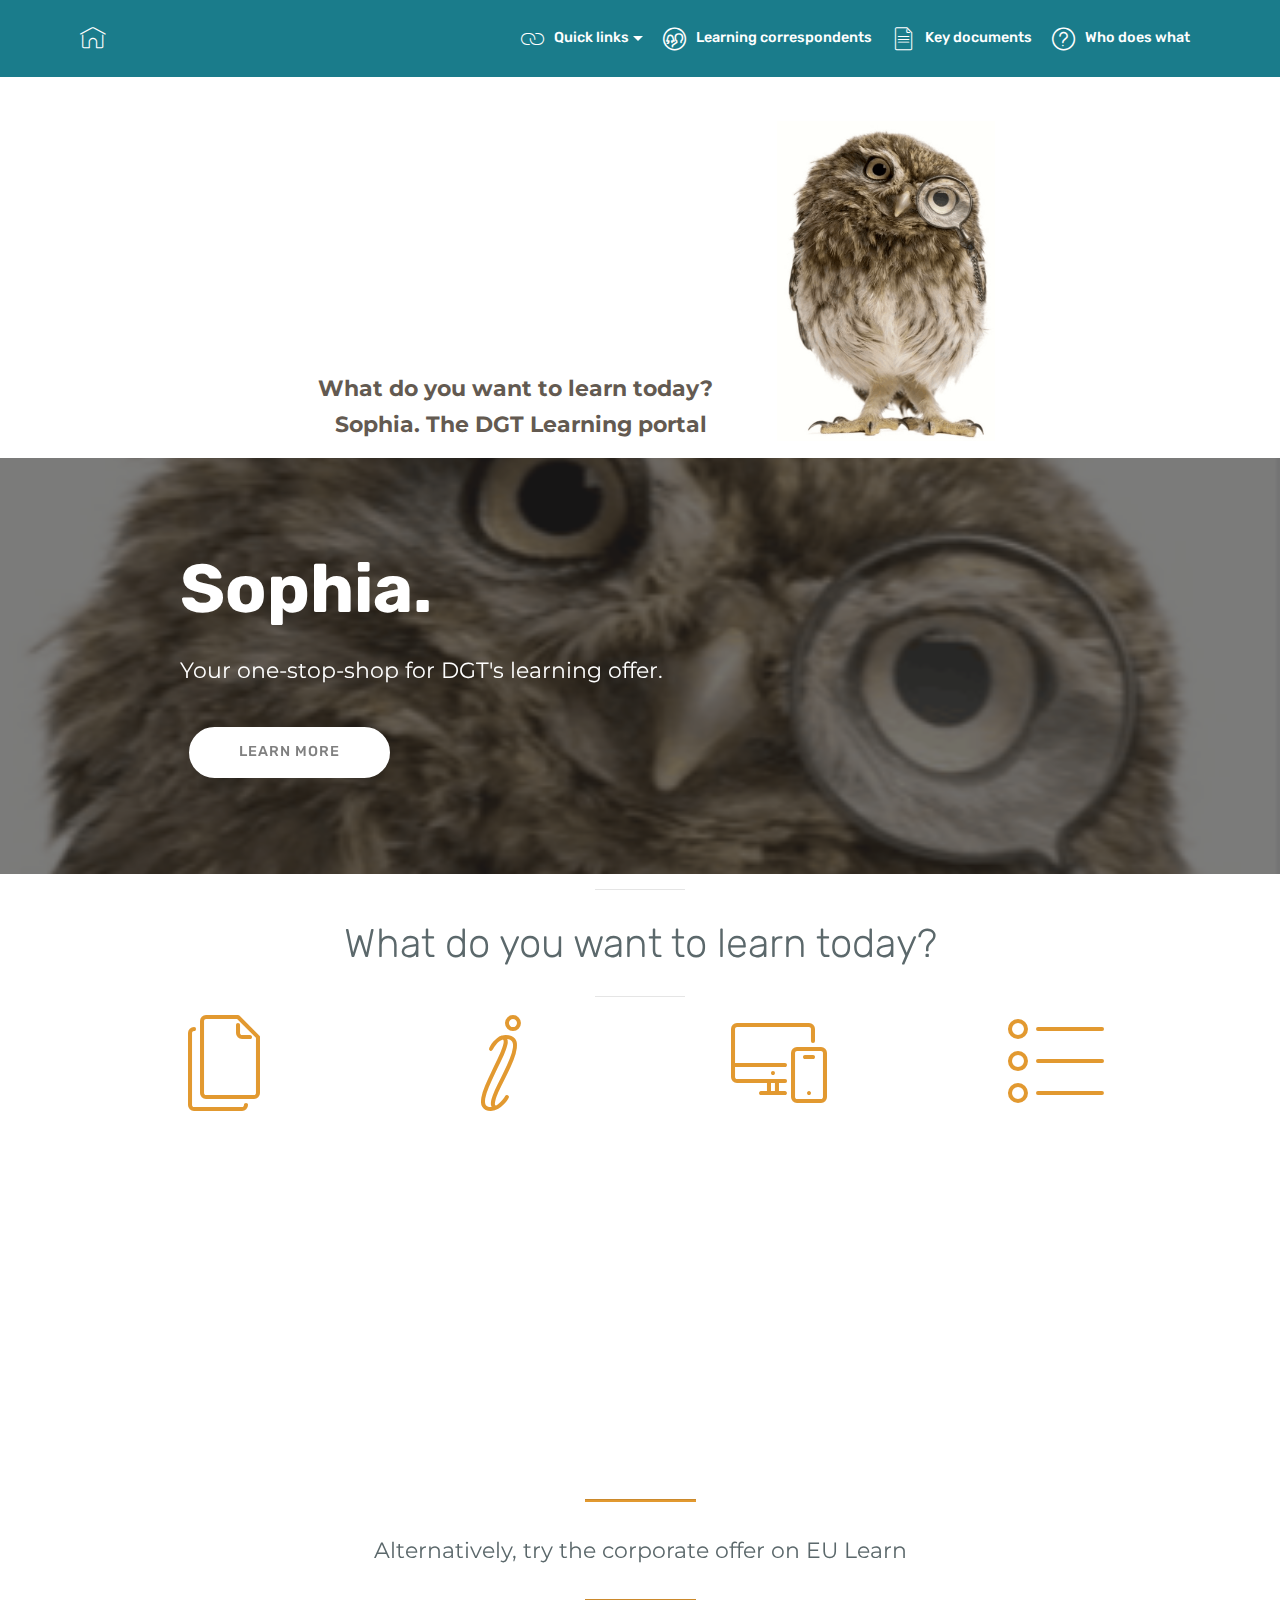
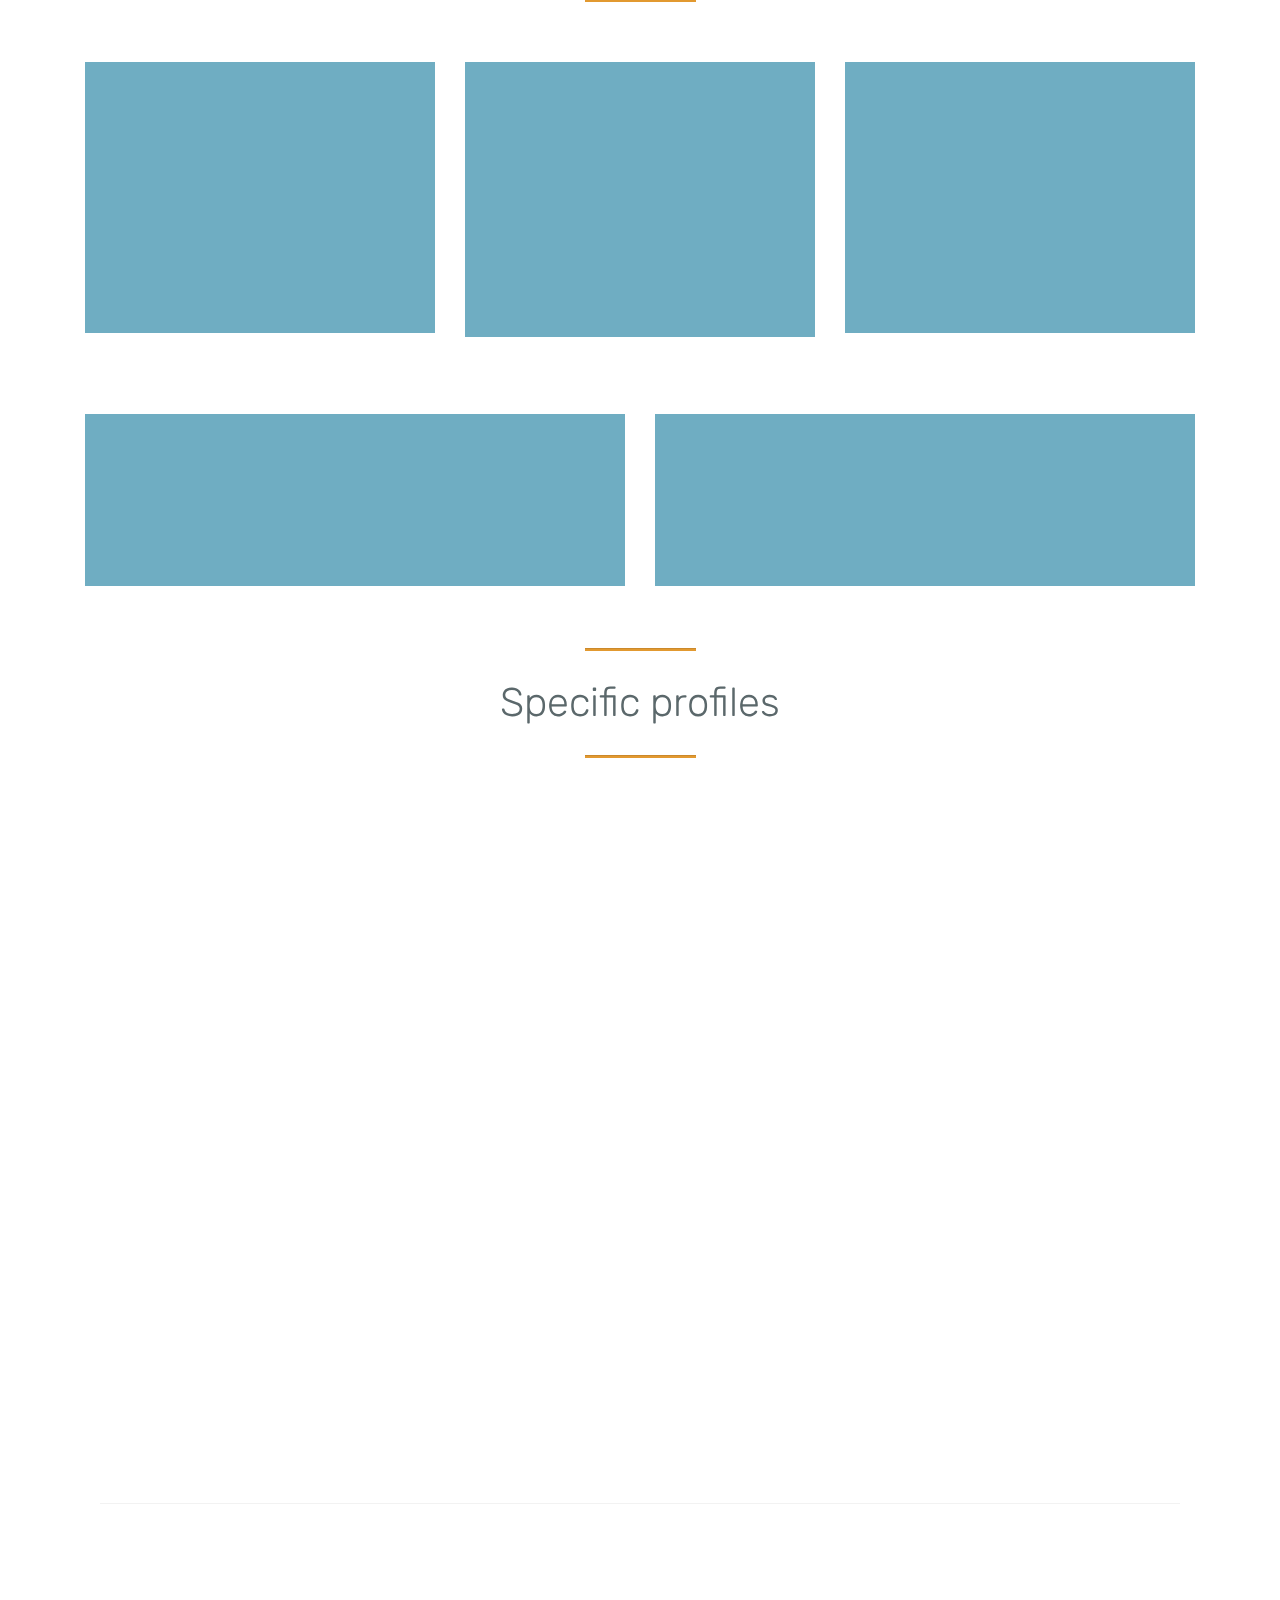
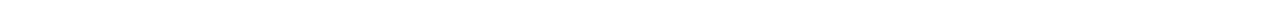
==== commit fb6cc4e4: "create github pages" ====
--- a/index.html
+++ b/index.html
@@ -6,7 +6,7 @@
   <meta http-equiv="X-UA-Compatible" content="IE=edge">
   <meta name="generator" content="Mobirise v4.12.0, mobirise.com">
   <meta name="viewport" content="width=device-width, initial-scale=1, minimum-scale=1">
-  <link rel="shortcut icon" href="assets/images/logo1-356x143.jpg" type="image/x-icon">
+  <link rel="shortcut icon" href="assets/images/sophia-302x443.png" type="image/x-icon">
   <meta name="description" content="">
   
   <title>Home</title>
@@ -15,6 +15,7 @@
   <link rel="stylesheet" href="assets/bootstrap/css/bootstrap.min.css">
   <link rel="stylesheet" href="assets/bootstrap/css/bootstrap-grid.min.css">
   <link rel="stylesheet" href="assets/bootstrap/css/bootstrap-reboot.min.css">
+  <link rel="stylesheet" href="assets/animatecss/animate.min.css">
   <link rel="stylesheet" href="assets/dropdown/css/style.css">
   <link rel="stylesheet" href="assets/tether/tether.min.css">
   <link rel="stylesheet" href="assets/socicon/css/styles.css">
@@ -46,10 +47,10 @@
         </div>
         <div class="collapse navbar-collapse" id="navbarSupportedContent">
             <ul class="navbar-nav nav-dropdown nav-right" data-app-modern-menu="true"><li class="nav-item dropdown">
-                    <a class="nav-link link text-white dropdown-toggle display-4" href="https://mobirise.com" data-toggle="dropdown-submenu" aria-expanded="false"><span class="mbri-link mbr-iconfont mbr-iconfont-btn"></span>
-                        
-                        Quick links</a><div class="dropdown-menu"><a class="text-white dropdown-item display-4" href="https://mobirise.com">EU Learn</a><a class="text-white dropdown-item display-4" href="https://mobirise.com" aria-expanded="false"><p>AMC collaborative site</p></a><a class="text-white dropdown-item display-4" href="https://mobirise.com" aria-expanded="false">Learning correspondents<br></a><a class="text-white dropdown-item display-4" href="https://mobirise.com" aria-expanded="false">Sophia newsletter</a><a class="text-white dropdown-item display-4" href="https://mobirise.com" aria-expanded="false">InterInstitutional L&amp;D network</a></div>
-                </li><li class="nav-item"><a class="nav-link link text-white display-4" href="https://mobirise.com"><span class="mbrib-users mbr-iconfont mbr-iconfont-btn"></span>Learning correspondents</a></li><li class="nav-item"><a class="nav-link link text-white display-4" href="https://mobirise.com"><span class="mbri-file mbr-iconfont mbr-iconfont-btn"></span>
+                    <a class="nav-link link dropdown-toggle text-white display-4" href="https://mobirise.com" data-toggle="dropdown-submenu" aria-expanded="false"><span class="mbri-link mbr-iconfont mbr-iconfont-btn"></span>
+                        
+                        Quick links</a><div class="dropdown-menu"><a class="dropdown-item text-white display-4" href="https://mobirise.com">EU Learn</a><a class="dropdown-item text-white display-4" href="https://mobirise.com" aria-expanded="false"><p>AMC collaborative site</p></a><a class="dropdown-item text-white display-4" href="https://mobirise.com" aria-expanded="false">Learning correspondents<br></a><a class="dropdown-item text-white display-4" href="https://mobirise.com" aria-expanded="false">Sophia newsletter</a><a class="dropdown-item text-white display-4" href="https://mobirise.com" aria-expanded="false">InterInstitutional L&amp;D network</a></div>
+                </li><li class="nav-item"><a class="nav-link link text-white display-4" href="https://myintracomm-collab.ec.europa.eu/networks/DGTLD/SitePages/TCs%20GUIDE.aspx"><span class="mbrib-users mbr-iconfont mbr-iconfont-btn"></span>Learning correspondents</a></li><li class="nav-item"><a class="nav-link link text-white display-4" href="https://mobirise.com"><span class="mbri-file mbr-iconfont mbr-iconfont-btn"></span>
                         
                         Key documents</a></li>
                 <li class="nav-item">
@@ -94,9 +95,9 @@
     <div class="container">
         <div class="row justify-content-md-center">
             <div class="col-md-10 align-center">
-                <h1 class="mbr-section-title mbr-bold pb-3 mbr-fonts-style display-1">Sophia, revamped.<br></h1>
+                <h1 class="mbr-section-title mbr-bold pb-3 mbr-fonts-style display-1">Sophia.<br></h1>
                 
-                <p class="mbr-text pb-3 mbr-fonts-style display-5">Your one-stop-shop for DGT's learning offer, <br>recordings of previous events and supporting materials.</p>
+                <p class="mbr-text pb-3 mbr-fonts-style display-5">Your one-stop-shop for DGT's learning offer.<br></p>
                 <div class="mbr-section-btn"><a class="btn btn-md btn-white display-4" href="https://mobirise.co">LEARN MORE</a></div>
             </div>
         </div>
@@ -111,7 +112,7 @@
     <div class="container">
         <div class="inner-container" style="width: 81%;">
             <hr class="line" style="width: 10%;">
-            <div class="section-text align-center mbr-fonts-style display-5">
+            <div class="section-text align-center mbr-fonts-style display-2">
                     What do you want to learn today?</div>
             <hr class="line" style="width: 10%;">
         </div>
@@ -145,8 +146,7 @@
                 <div class="card-box">
                     <h4 class="card-title py-3 mbr-fonts-style display-5">
                         Language learning and culture</h4>
-                    <p class="mbr-text mbr-fonts-style display-7">
-                        Short explanation <br>of what's in here<br>- EU Learn<br>- DGTNet/MyIntraComm<br>- e-learning<br>- Informal Language activities<br>- Radio Lingvistika<br><br></p>
+                    <p class="mbr-text mbr-fonts-style display-7">- Radio Lingvistika should be included in the DGTNet page<br><br></p>
                 </div>
             </div>
 
@@ -187,8 +187,7 @@
     <div class="container">
         <div class="inner-container" style="width: 100%;">
             <hr class="line" style="width: 10%;">
-            <div class="section-text align-center mbr-fonts-style display-5">
-                    Didn't find what you were looking for? <br>Try the corporate offer on EU Learn</div>
+            <div class="section-text align-center mbr-fonts-style display-5">Alternatively, try the corporate offer on EU Learn</div>
             <hr class="line" style="width: 10%;">
         </div>
         </div>
@@ -209,8 +208,8 @@
                         <img src="assets/images/background1.jpg" alt="Mobirise" title="">
                     </div>
                     <div class="card-box p-5">
-                        <h4 class="card-title py-2 mbr-fonts-style align-center mbr-white display-5">
-                            Knowledge Sharing <br>in DGT</h4>
+                        <h4 class="card-title py-2 mbr-fonts-style align-center mbr-white display-5"><strong>
+                            Knowledge Sharing <br></strong><br></h4>
                         <p class="mbr-text mbr-fonts-style mbr-white display-7">- Knowledge management<br>- Share/ InfoSessions<br>- LTCs<br>- Master trainers<br></p>
                     </div>
                 </div>
@@ -221,10 +220,10 @@
                         <img src="assets/images/background2.jpg" alt="Mobirise">
                     </div>
                     <div class="card-box p-5">
-                        <h4 class="card-title py-2 mbr-fonts-style align-center mbr-white display-5">
-                            VTS, EMT</h4>
+                        <h4 class="card-title py-2 mbr-fonts-style align-center mbr-white display-5"><strong>
+                            VTS, EMT</strong></h4>
                         <p class="mbr-text mbr-fonts-style mbr-white display-7">
-                            Drop the blocks into the page, edit content inline and publish - no technical skills required.<br><br>
+                            VTS<br>Emt<br><br><br><br>
                         </p>
                     </div>
                 </div>
@@ -235,8 +234,8 @@
                         <img src="assets/images/background4.jpg" alt="Mobirise">
                     </div>
                     <div class="card-box p-5">
-                        <h4 class="card-title py-2 mbr-fonts-style align-center mbr-white display-5">
-                            Team events, coaching</h4>
+                        <h4 class="card-title py-2 mbr-fonts-style align-center mbr-white display-5"><strong>
+                            Team events, coaching</strong></h4>
                         <p class="mbr-text mbr-fonts-style mbr-white display-7">
                             Mobirise gives you the freedom to develop as many websites as you like given the fact that it is a desktop app.
                         </p>
@@ -262,8 +261,8 @@
                         <img src="assets/images/mbr-700x394.jpeg" alt="Mobirise" title="">
                     </div>
                     <div class="card-box p-5">
-                        <h4 class="card-title py-2 mbr-fonts-style align-center mbr-white display-5">
-                            Library</h4>
+                        <h4 class="card-title py-2 mbr-fonts-style align-center mbr-white display-5"><strong>
+                            Library</strong></h4>
                         <p class="mbr-text mbr-fonts-style mbr-white display-7">
                             Knowledge packages</p>
                     </div>
@@ -275,9 +274,8 @@
                         <img src="assets/images/mbr-1080x720.jpeg" alt="Mobirise" title="">
                     </div>
                     <div class="card-box p-5">
-                        <h4 class="card-title py-2 mbr-fonts-style align-center mbr-white display-5">
-                            Radio</h4>
-                        <p class="mbr-text mbr-fonts-style mbr-white display-7"></p>
+                        <h4 class="card-title py-2 mbr-fonts-style align-center mbr-white display-5"><strong>DGT Radio</strong></h4>
+                        <p class="mbr-text mbr-fonts-style mbr-white display-7">Radio Lingvistika, Radio Ekonomika</p>
                     </div>
                 </div>
             </div>
@@ -293,7 +291,7 @@
     <div class="container">
         <div class="inner-container" style="width: 100%;">
             <hr class="line" style="width: 10%;">
-            <div class="section-text align-center mbr-fonts-style display-5">
+            <div class="section-text align-center mbr-fonts-style display-2">
                     Specific profiles</div>
             <hr class="line" style="width: 10%;">
         </div>
@@ -369,224 +367,6 @@
             
         </div>
     </div>   
-</section>
-
-<section class="accordion1 cid-rPLkjUA2bo" id="accordion1-a">
-
-    
-
-    
-    <div class="container">
-        <div class="media-container-row">
-            <div class="col-12 col-md-8">
-                <div class="section-head text-center space30">
-                    <h2 class="mbr-section-title pb-5 mbr-fonts-style display-2">
-                        Accordion FAQ
-                    </h2>
-                </div>
-                <div class="clearfix"></div>
-                <div id="bootstrap-accordion_7" class="panel-group accordionStyles accordion" role="tablist" aria-multiselectable="true">
-                    <div class="card">
-                        <div class="card-header" role="tab" id="headingOne">
-                            <a role="button" class="panel-title collapsed text-black" data-toggle="collapse" data-core="" href="#collapse1_7" aria-expanded="false" aria-controls="collapse1">
-                                <h4 class="mbr-fonts-style display-5">
-                                    <span class="sign mbr-iconfont mbri-arrow-down inactive"></span>
-                                    What is Mobirise?
-                                </h4>
-                            </a>
-                        </div>
-                        <div id="collapse1_7" class="panel-collapse noScroll collapse " role="tabpanel" aria-labelledby="headingOne" data-parent="#bootstrap-accordion_7">
-                            <div class="panel-body p-4">
-                                <p class="mbr-fonts-style panel-text display-7">
-                                   Mobirise is an offline app for Window and Mac to easily create small/medium websites, landing pages, online resumes and portfolios, promo sites for apps, events, services and products.</p>
-                            </div>
-                        </div>
-                    </div>
-                    <div class="card">
-                        <div class="card-header" role="tab" id="headingTwo">
-                            <a role="button" class="collapsed panel-title text-black" data-toggle="collapse" data-core="" href="#collapse2_7" aria-expanded="false" aria-controls="collapse2">
-                                <h4 class="mbr-fonts-style display-5">
-                                    <span class="sign mbr-iconfont mbri-arrow-down inactive"></span> Is it good for me?
-                               </h4>
-                            </a>
-                            
-                        </div>
-                        <div id="collapse2_7" class="panel-collapse noScroll collapse" role="tabpanel" aria-labelledby="headingTwo" data-parent="#bootstrap-accordion_7">
-                            <div class="panel-body p-4">
-                                <p class="mbr-fonts-style panel-text display-7">
-                                   Mobirise is perfect for non-techies who are not familiar with the intricacies of web development and for designers who prefer to work as visually as possible, without fighting with code. Also great for pro-coders for fast prototyping and small customers' projects.</p>
-                            </div>
-                        </div>
-                    </div>
-                    <div class="card">
-                        <div class="card-header" role="tab" id="headingThree">
-                            <a role="button" class="collapsed text-black panel-title" data-toggle="collapse" data-core="" href="#collapse3_7" aria-expanded="false" aria-controls="collapse3">
-                                <h4 class="mbr-fonts-style display-5">
-                                    <span class="sign mbr-iconfont mbri-arrow-down inactive"></span> Why Mobirise?
-                                </h4>
-                            </a>
-                        </div>
-                        <div id="collapse3_7" class="panel-collapse noScroll collapse" role="tabpanel" aria-labelledby="headingThree" data-parent="#bootstrap-accordion_7">
-                            <div class="panel-body p-4">
-                                <p class="mbr-fonts-style panel-text display-7">
-                                   Key differences from traditional builders:<br>* Minimalistic, extremely <strong>easy-to-use</strong> interface<br>* <strong>Mobile</strong>-friendliness, latest website blocks and techniques "out-the-box"<br>* <strong>Free</strong> for commercial and non-profit use</p>
-                            </div>
-                        </div>
-                    </div>
-                    
-                    
-                    
-                </div>
-            </div>
-        </div>
-    </div>
-</section>
-
-<section class="accordion2 cid-rPLkm0Ghvd" id="accordion2-b">
-
-    
-
-
-    
-    <div class="container">
-        <div class="media-container-row pt-5">
-            <div class="accordion-content">
-                <h2 class="mbr-section-title align-center pb-3 mbr-fonts-style display-2">
-                        Accordion with media
-                </h2>
-                
-                <div id="bootstrap-accordion_8" class="panel-group accordionStyles accordion pt-5 mt-3" role="tablist" aria-multiselectable="true">
-                        <div class="card">
-                            <div class="card-header" role="tab" id="headingOne">
-                                <a role="button" class="collapsed panel-title text-black" data-toggle="collapse" data-core="" href="#collapse1_8" aria-expanded="false" aria-controls="collapse1">
-                                    <h4 class="mbr-fonts-style display-5">
-                                        <span class="sign mbr-iconfont mbri-arrow-down inactive"></span> What is Mobirise?
-                                    </h4>
-                                </a>
-                            </div>
-                            <div id="collapse1_8" class="panel-collapse noScroll collapse" role="tabpanel" aria-labelledby="headingOne" data-parent="#bootstrap-accordion_8">
-                                <div class="panel-body p-4">
-                                    <p class="mbr-fonts-style panel-text display-7">
-                                       Mobirise is an offline app for Window and Mac to easily create small/medium websites, landing pages, online resumes and portfolios, promo sites for apps, events, services and products.</p>
-                                </div>
-                            </div>
-                        </div>
-                
-                        <div class="card">
-                            <div class="card-header" role="tab" id="headingTwo">
-                                <a role="button" class="collapsed panel-title text-black" data-toggle="collapse" data-core="" href="#collapse2_8" aria-expanded="false" aria-controls="collapse2">
-                                    <h4 class="mbr-fonts-style mbr-fonts-style display-5">
-                                        <span class="sign mbr-iconfont mbri-arrow-down inactive"></span> Is it good for me?
-                                    </h4>
-                                </a>
-                                
-                            </div>
-                            <div id="collapse2_8" class="panel-collapse noScroll collapse" role="tabpanel" aria-labelledby="headingTwo" data-parent="#bootstrap-accordion_8">
-                                <div class="panel-body p-4">
-                                    <p class="mbr-fonts-style panel-text display-7">
-                                       Mobirise is perfect for non-techies who are not familiar with the intricacies of web development and for designers who prefer to work as visually as possible, without fighting with code. Also great for pro-coders for fast prototyping and small customers' projects.</p>
-                                </div>
-                            </div>
-                        </div>
-                
-                        <div class="card">
-                            <div class="card-header" role="tab" id="headingThree">
-                                <a role="button" class="collapsed panel-title text-black" data-toggle="collapse" data-core="" href="#collapse3_8" aria-expanded="false" aria-controls="collapse3">
-                                    <h4 class="mbr-fonts-style display-5">
-                                        <span class="sign mbr-iconfont mbri-arrow-down inactive"></span> Why Mobirise?
-                                    </h4>
-                                </a>
-                            </div>
-                            <div id="collapse3_8" class="panel-collapse noScroll collapse" role="tabpanel" aria-labelledby="headingThree" data-parent="#bootstrap-accordion_8">
-                                <div class="panel-body p-4">
-                                    <p class="mbr-fonts-style panel-text display-7">
-                                       Key differences from traditional builders:<br>* Minimalistic, extremely <strong>easy-to-use</strong> interface<br>* <strong>Mobile</strong>-friendliness, latest website blocks and techniques "out-the-box"<br>* <strong>Free</strong> for commercial and non-profit use</p>
-                                </div>
-                            </div>
-                        </div>
-                
-                        
-                
-                        
-                
-                        
-                </div>
-            </div>
-            <div class="mbr-figure" style="width: 105%;">
-                    <img src="assets/images/background8.jpg" alt="Mobirise">
-            </div>
-        </div>
-    </div>
-</section>
-
-<section class="toggle1 cid-rPLkoVh1aN" id="toggle1-c">
-
-    
-
-    
-        <div class="container">
-            <div class="media-container-row">
-                <div class="col-12 col-md-8">
-                    <div class="section-head text-center space30">
-                       <h2 class="mbr-section-title pb-5 mbr-fonts-style display-2">
-                            Toggle FAQ
-                        </h2>
-                    </div>
-                    <div class="clearfix"></div>
-                    <div id="bootstrap-toggle" class="toggle-panel accordionStyles tab-content">
-                        <div class="card">
-                            <div class="card-header" role="tab" id="headingOne">
-                                <a role="button" class="collapsed panel-title text-black" data-toggle="collapse" data-core="" href="#collapse1_9" aria-expanded="false" aria-controls="collapse1">
-                                    <h4 class="mbr-fonts-style display-5">
-                                        <span class="sign mbr-iconfont mbri-arrow-down inactive"></span> What is Mobirise?
-                                    </h4>
-                                </a>
-                            </div>
-                            <div id="collapse1_9" class="panel-collapse noScroll collapse" role="tabpanel" aria-labelledby="headingOne">
-                                <div class="panel-body p-4">
-                                    <p class="mbr-fonts-style panel-text display-7">
-                                       Mobirise is an offline app for Window and Mac to easily create small/medium websites, landing pages, online resumes and portfolios, promo sites for apps, events, services and products.</p>
-                                </div>
-                            </div>
-                        </div>
-                        <div class="card">
-                            <div class="card-header" role="tab" id="headingTwo">
-                                <a role="button" class="collapsed panel-title text-black" data-toggle="collapse" data-core="" href="#collapse2_9" aria-expanded="false" aria-controls="collapse2">
-                                    <h4 class="mbr-fonts-style display-5">
-                                        <span class="sign mbr-iconfont mbri-arrow-down inactive"></span> Is it good for me?
-                                    </h4>
-                                </a>
-
-                            </div>
-                            <div id="collapse2_9" class="panel-collapse noScroll collapse" role="tabpanel" aria-labelledby="headingTwo">
-                                <div class="panel-body p-4">
-                                    <p class="mbr-fonts-style panel-text display-7">
-                                       Mobirise is perfect for non-techies who are not familiar with the intricacies of web development and for designers who prefer to work as visually as possible, without fighting with code. Also great for pro-coders for fast prototyping and small customers' projects.</p>
-                                </div>
-                            </div>
-                        </div>
-                        <div class="card">
-                            <div class="card-header" role="tab" id="headingThree">
-                                <a role="button" class="collapsed panel-title text-black" data-toggle="collapse" data-core="" href="#collapse3_9" aria-expanded="false" aria-controls="collapse3">
-                                    <h4 class="mbr-fonts-style display-5">
-                                        <span class="sign mbr-iconfont mbri-arrow-down inactive"></span> Why Mobirise?
-                                    </h4>
-                                </a>
-                            </div>
-                            <div id="collapse3_9" class="panel-collapse noScroll collapse" role="tabpanel" aria-labelledby="headingThree">
-                                <div class="panel-body p-4">
-                                    <p class="mbr-fonts-style panel-text display-7">
-                                       Key differences from traditional builders:<br>* Minimalistic, extremely <strong>easy-to-use</strong> interface<br>* <strong>Mobile</strong>-friendliness, latest website blocks and techniques "out-the-box"<br>* <strong>Free</strong> for commercial and non-profit use</p>
-                                </div>
-                            </div>
-                        </div>
-                        
-                        
-                        
-                    </div>
-                </div>
-            </div>
-        </div>
 </section>
 
 <section class="footer3 cid-rPLkDaVbYn" id="footer3-e">
@@ -639,7 +419,7 @@
                 </p>
                 <div class="media-container-column" data-form-type="formoid">
                     <!---Formbuilder Form--->
-                    <form action="https://mobirise.com/" method="POST" class="mbr-form form-with-styler" data-form-title="Mobirise Form"><input type="hidden" name="email" data-form-email="true" value="1SBm7DNvh6BtCXGyeaeTuGfem27wcNq7t5tLvyCGI7a4MCj8xr7/dTJj1DRYLd+iQMusyoSaYdDEUxIuQ9rp0sFqQZYvZ4yur5DFMZiJKXd/vTU916uliKMrDWnNd8zI">
+                    <form action="https://mobirise.com/" method="POST" class="mbr-form form-with-styler" data-form-title="Mobirise Form"><input type="hidden" name="email" data-form-email="true" value="5EzFzhwVZ/WW+gGGgRH/ZVgDigYpp1SxaHA7aqFtxGPAvpcYKtD65C/2nZ0RziZk2pt9alx/ZhNlPKKzZ1WWTmMCOKOLkt8IDBZaQeT62jynhRuX4fGo/nCseYtPJdvW">
                         <div class="row form-inline justify-content-center">
                             <div hidden="hidden" data-form-alert="" class="alert alert-success col-12">Thanks for filling out the form!</div>
                             <div hidden="hidden" data-form-alert-danger="" class="alert alert-danger col-12">
@@ -683,15 +463,16 @@
   <script src="assets/popper/popper.min.js"></script>
   <script src="assets/bootstrap/js/bootstrap.min.js"></script>
   <script src="assets/smoothscroll/smooth-scroll.js"></script>
+  <script src="assets/viewportchecker/jquery.viewportchecker.js"></script>
   <script src="assets/parallax/jarallax.min.js"></script>
   <script src="assets/dropdown/js/nav-dropdown.js"></script>
   <script src="assets/dropdown/js/navbar-dropdown.js"></script>
   <script src="assets/touchswipe/jquery.touch-swipe.min.js"></script>
-  <script src="assets/mbr-switch-arrow/mbr-switch-arrow.js"></script>
   <script src="assets/tether/tether.min.js"></script>
   <script src="assets/theme/js/script.js"></script>
   <script src="assets/formoid/formoid.min.js"></script>
   
   
-</body>
+  <input name="animation" type="hidden">
+  </body>
 </html>--- a/assets/mobirise/css/mbr-additional.css
+++ b/assets/mobirise/css/mbr-additional.css
@@ -18,11 +18,11 @@
 }
 .display-2 {
   font-family: 'Rubik', sans-serif;
-  font-size: 3rem;
+  font-size: 2.5rem;
   font-display: swap;
 }
 .display-2 > .mbr-iconfont {
-  font-size: 4.8rem;
+  font-size: 4rem;
 }
 .display-4 {
   font-family: 'Rubik', sans-serif;
@@ -60,9 +60,9 @@
     line-height: calc( 1.4 * (2.1374999999999997rem + (4.25 - 2.1374999999999997) * ((100vw - 20rem) / (48 - 20))));
   }
   .display-2 {
-    font-size: 2.4rem;
-    font-size: calc( 1.7rem + (3 - 1.7) * ((100vw - 20rem) / (48 - 20)));
-    line-height: calc( 1.4 * (1.7rem + (3 - 1.7) * ((100vw - 20rem) / (48 - 20))));
+    font-size: 2rem;
+    font-size: calc( 1.525rem + (2.5 - 1.525) * ((100vw - 20rem) / (48 - 20)));
+    line-height: calc( 1.4 * (1.525rem + (2.5 - 1.525) * ((100vw - 20rem) / (48 - 20))));
   }
   .display-4 {
     font-size: 0.72rem;
@@ -748,10 +748,12 @@
 }
 .cid-rQLYHBkrpv H1 {
   color: #ffffff;
+  text-align: left;
 }
 .cid-rQLYHBkrpv .mbr-text,
 .cid-rQLYHBkrpv .mbr-section-btn {
   color: #ffffff;
+  text-align: left;
 }
 .cid-qTkzRZLJNu .navbar {
   padding: .5rem 0;
@@ -1143,13 +1145,13 @@
   color: #c1c1c1 !important;
 }
 .cid-rQttvysTRz {
-  padding-top: 30px;
-  padding-bottom: 15px;
+  padding-top: 15px;
+  padding-bottom: 0px;
   background-color: #ffffff;
 }
 .cid-rQttvysTRz .line {
-  background-color: #1a7c8b;
-  color: #1a7c8b;
+  background-color: #ffffff;
+  color: #ffffff;
   align: center;
   height: 2px;
   margin: 0 auto;
@@ -1200,8 +1202,8 @@
   background-color: #ffffff;
 }
 .cid-rQM2eQApDv .line {
-  background-color: #1a7c8b;
-  color: #1a7c8b;
+  background-color: #e29930;
+  color: #e29930;
   align: center;
   height: 2px;
   margin: 0 auto;
@@ -1324,8 +1326,8 @@
   background-color: #ffffff;
 }
 .cid-rQLNPMZ4Ec .line {
-  background-color: #ffffff;
-  color: #ffffff;
+  background-color: #e29930;
+  color: #e29930;
   align: center;
   height: 2px;
   margin: 0 auto;
@@ -1399,141 +1401,6 @@
     width: 100% !important;
     height: auto !important;
   }
-}
-.cid-rPLkjUA2bo {
-  padding-top: 60px;
-  padding-bottom: 60px;
-  position: relative;
-  background-color: #f9f9f9;
-}
-.cid-rPLkjUA2bo .card {
-  border-radius: 0px;
-  margin-bottom: -1px;
-}
-.cid-rPLkjUA2bo .card .card-header {
-  border-radius: 0px;
-  border: 0px;
-  padding: 0;
-}
-.cid-rPLkjUA2bo .card .card-header a.panel-title {
-  margin-bottom: 0;
-  font-style: normal;
-  font-weight: 500;
-  display: block;
-  text-decoration: none !important;
-  margin-top: -1px;
-  line-height: normal;
-}
-.cid-rPLkjUA2bo .card .card-header a.panel-title:focus {
-  text-decoration: none !important;
-}
-.cid-rPLkjUA2bo .card .card-header a.panel-title h4 {
-  padding: 1.3rem 2rem;
-  border: 1px solid #dfdfdf;
-  margin-bottom: 0;
-}
-.cid-rPLkjUA2bo .card .card-header a.panel-title h4 .sign {
-  padding-right: 1rem;
-}
-.cid-rPLkjUA2bo .card .panel-body {
-  color: #767676;
-}
-.cid-rPLkm0Ghvd {
-  padding-top: 60px;
-  padding-bottom: 60px;
-  background-color: #f9f9f9;
-}
-.cid-rPLkm0Ghvd p {
-  color: #767676;
-}
-.cid-rPLkm0Ghvd .mbr-section-subtitle {
-  color: #767676;
-}
-.cid-rPLkm0Ghvd .accordion-content {
-  flex-basis: 100%;
-  -webkit-flex-basis: 100%;
-}
-.cid-rPLkm0Ghvd .panel-group {
-  width: 100%;
-}
-.cid-rPLkm0Ghvd .card {
-  border-radius: 0px;
-  margin-bottom: -1px;
-}
-.cid-rPLkm0Ghvd .card .card-header {
-  border-radius: 0px;
-  border: 0px;
-  padding: 0;
-}
-.cid-rPLkm0Ghvd .card .card-header a.panel-title {
-  margin-bottom: 0;
-  font-style: normal;
-  font-weight: 500;
-  display: block;
-  text-decoration: none !important;
-  margin-top: -1px;
-  line-height: normal;
-}
-.cid-rPLkm0Ghvd .card .card-header a.panel-title:focus {
-  text-decoration: none !important;
-}
-.cid-rPLkm0Ghvd .card .card-header a.panel-title h4 {
-  padding: 1.3rem 2rem;
-  border: 1px solid #dfdfdf;
-  margin-bottom: 0;
-}
-.cid-rPLkm0Ghvd .card .card-header a.panel-title h4 .sign {
-  padding-right: 1rem;
-}
-.cid-rPLkm0Ghvd .mbr-figure {
-  -webkit-align-self: flex-start;
-  align-self: flex-start;
-  padding-left: 4rem;
-}
-@media (max-width: 991px) {
-  .cid-rPLkm0Ghvd .mbr-figure {
-    padding-right: 0;
-    padding-left: 0;
-    padding-top: 2rem;
-  }
-}
-.cid-rPLkoVh1aN {
-  padding-top: 60px;
-  padding-bottom: 60px;
-  position: relative;
-  background-color: #ffffff;
-}
-.cid-rPLkoVh1aN p {
-  color: #767676;
-}
-.cid-rPLkoVh1aN .card {
-  border-radius: 0px;
-  margin-bottom: -1px;
-}
-.cid-rPLkoVh1aN .card .card-header {
-  border-radius: 0px;
-  border: 0px;
-  padding: 0;
-}
-.cid-rPLkoVh1aN .card .card-header a.panel-title {
-  margin-bottom: 0;
-  margin-top: -1px;
-  font-weight: 500;
-  font-style: normal;
-  display: block;
-  text-decoration: none !important;
-  line-height: normal;
-}
-.cid-rPLkoVh1aN .card .card-header a.panel-title:focus {
-  text-decoration: none !important;
-}
-.cid-rPLkoVh1aN .card .card-header a.panel-title h4 {
-  border: 1px solid #dfdfdf;
-  padding: 1.3rem 2rem;
-  margin-bottom: 0;
-}
-.cid-rPLkoVh1aN .card .card-header a.panel-title h4 .sign {
-  padding-right: 1rem;
 }
 .cid-rPLkDaVbYn {
   padding-top: 60px;
@@ -1630,9 +1497,33 @@
     margin: 0;
   }
 }
+.cid-rQQHdLsPOP {
+  padding-top: 60px;
+  padding-bottom: 0px;
+  background-color: #ffffff;
+}
+.cid-rQQHdLsPOP .line {
+  background-color: #ffffff;
+  color: #ffffff;
+  align: center;
+  height: 2px;
+  margin: 0 auto;
+}
+.cid-rQQHdLsPOP .section-text {
+  padding: 2rem 0;
+  color: #4991a3;
+}
+.cid-rQQHdLsPOP .inner-container {
+  margin: 0 auto;
+}
+@media (max-width: 768px) {
+  .cid-rQQHdLsPOP .inner-container {
+    width: 100% !important;
+  }
+}
 .cid-rQt62qKSXl {
-  padding-top: 105px;
-  padding-bottom: 30px;
+  padding-top: 0px;
+  padding-bottom: 0px;
   background-color: #ffffff;
 }
 .cid-rQt62qKSXl .line {
@@ -2130,3 +2021,880 @@
 .cid-rQcXzsFKFl .card-title {
   text-align: center;
 }
+.cid-qTkzRZLJNu .navbar {
+  padding: .5rem 0;
+  background: #1a7c8b;
+  transition: none;
+  min-height: 77px;
+}
+.cid-qTkzRZLJNu .navbar-dropdown.bg-color.transparent.opened {
+  background: #1a7c8b;
+}
+.cid-qTkzRZLJNu a {
+  font-style: normal;
+}
+.cid-qTkzRZLJNu .nav-item span {
+  padding-right: 0.4em;
+  line-height: 0.5em;
+  vertical-align: text-bottom;
+  position: relative;
+  text-decoration: none;
+}
+.cid-qTkzRZLJNu .nav-item a {
+  display: flex;
+  align-items: center;
+  justify-content: center;
+  padding: 0.7rem 0 !important;
+  margin: 0rem .65rem !important;
+}
+.cid-qTkzRZLJNu .nav-item:focus,
+.cid-qTkzRZLJNu .nav-link:focus {
+  outline: none;
+}
+.cid-qTkzRZLJNu .btn {
+  padding: 0.4rem 1.5rem;
+  display: inline-flex;
+  align-items: center;
+}
+.cid-qTkzRZLJNu .btn .mbr-iconfont {
+  font-size: 1.6rem;
+}
+.cid-qTkzRZLJNu .menu-logo {
+  margin-right: auto;
+}
+.cid-qTkzRZLJNu .menu-logo .navbar-brand {
+  display: flex;
+  margin-left: 5rem;
+  padding: 0;
+  transition: padding .2s;
+  min-height: 3.8rem;
+  align-items: center;
+}
+.cid-qTkzRZLJNu .menu-logo .navbar-brand .navbar-caption-wrap {
+  display: -webkit-flex;
+  -webkit-align-items: center;
+  align-items: center;
+  word-break: break-word;
+  min-width: 7rem;
+  margin: .3rem 0;
+}
+.cid-qTkzRZLJNu .menu-logo .navbar-brand .navbar-caption-wrap .navbar-caption {
+  line-height: 1.2rem !important;
+  padding-right: 2rem;
+}
+.cid-qTkzRZLJNu .menu-logo .navbar-brand .navbar-logo {
+  font-size: 4rem;
+  transition: font-size 0.25s;
+}
+.cid-qTkzRZLJNu .menu-logo .navbar-brand .navbar-logo img {
+  display: flex;
+}
+.cid-qTkzRZLJNu .menu-logo .navbar-brand .navbar-logo .mbr-iconfont {
+  transition: font-size 0.25s;
+}
+.cid-qTkzRZLJNu .navbar-toggleable-sm .navbar-collapse {
+  justify-content: flex-end;
+  -webkit-justify-content: flex-end;
+  padding-right: 5rem;
+  width: auto;
+}
+.cid-qTkzRZLJNu .navbar-toggleable-sm .navbar-collapse .navbar-nav {
+  flex-wrap: wrap;
+  -webkit-flex-wrap: wrap;
+  padding-left: 0;
+}
+.cid-qTkzRZLJNu .navbar-toggleable-sm .navbar-collapse .navbar-nav .nav-item {
+  -webkit-align-self: center;
+  align-self: center;
+}
+.cid-qTkzRZLJNu .navbar-toggleable-sm .navbar-collapse .navbar-buttons {
+  padding-left: 0;
+  padding-bottom: 0;
+}
+.cid-qTkzRZLJNu .dropdown .dropdown-menu {
+  background: #1a7c8b;
+  display: none;
+  position: absolute;
+  min-width: 5rem;
+  padding-top: 1.4rem;
+  padding-bottom: 1.4rem;
+  text-align: left;
+}
+.cid-qTkzRZLJNu .dropdown .dropdown-menu .dropdown-item {
+  width: auto;
+  padding: 0.235em 1.5385em 0.235em 1.5385em !important;
+}
+.cid-qTkzRZLJNu .dropdown .dropdown-menu .dropdown-item::after {
+  right: 0.5rem;
+}
+.cid-qTkzRZLJNu .dropdown .dropdown-menu .dropdown-submenu {
+  margin: 0;
+}
+.cid-qTkzRZLJNu .dropdown.open > .dropdown-menu {
+  display: block;
+}
+.cid-qTkzRZLJNu .navbar-toggleable-sm.opened:after {
+  position: absolute;
+  width: 100vw;
+  height: 100vh;
+  content: '';
+  background-color: rgba(0, 0, 0, 0.1);
+  left: 0;
+  bottom: 0;
+  transform: translateY(100%);
+  -webkit-transform: translateY(100%);
+  z-index: 1000;
+}
+.cid-qTkzRZLJNu .navbar.navbar-short {
+  min-height: 60px;
+  transition: all .2s;
+}
+.cid-qTkzRZLJNu .navbar.navbar-short .navbar-toggler-right {
+  top: 20px;
+}
+.cid-qTkzRZLJNu .navbar.navbar-short .navbar-logo a {
+  font-size: 2.5rem !important;
+  line-height: 2.5rem;
+  transition: font-size 0.25s;
+}
+.cid-qTkzRZLJNu .navbar.navbar-short .navbar-logo a .mbr-iconfont {
+  font-size: 2.5rem !important;
+}
+.cid-qTkzRZLJNu .navbar.navbar-short .navbar-logo a img {
+  height: 3rem !important;
+}
+.cid-qTkzRZLJNu .navbar.navbar-short .navbar-brand {
+  min-height: 3rem;
+}
+.cid-qTkzRZLJNu button.navbar-toggler {
+  width: 31px;
+  height: 18px;
+  cursor: pointer;
+  transition: all .2s;
+  top: 1.5rem;
+  right: 1rem;
+}
+.cid-qTkzRZLJNu button.navbar-toggler:focus {
+  outline: none;
+}
+.cid-qTkzRZLJNu button.navbar-toggler .hamburger span {
+  position: absolute;
+  right: 0;
+  width: 30px;
+  height: 2px;
+  border-right: 5px;
+  background-color: #ffffff;
+}
+.cid-qTkzRZLJNu button.navbar-toggler .hamburger span:nth-child(1) {
+  top: 0;
+  transition: all .2s;
+}
+.cid-qTkzRZLJNu button.navbar-toggler .hamburger span:nth-child(2) {
+  top: 8px;
+  transition: all .15s;
+}
+.cid-qTkzRZLJNu button.navbar-toggler .hamburger span:nth-child(3) {
+  top: 8px;
+  transition: all .15s;
+}
+.cid-qTkzRZLJNu button.navbar-toggler .hamburger span:nth-child(4) {
+  top: 16px;
+  transition: all .2s;
+}
+.cid-qTkzRZLJNu nav.opened .hamburger span:nth-child(1) {
+  top: 8px;
+  width: 0;
+  opacity: 0;
+  right: 50%;
+  transition: all .2s;
+}
+.cid-qTkzRZLJNu nav.opened .hamburger span:nth-child(2) {
+  -webkit-transform: rotate(45deg);
+  transform: rotate(45deg);
+  transition: all .25s;
+}
+.cid-qTkzRZLJNu nav.opened .hamburger span:nth-child(3) {
+  -webkit-transform: rotate(-45deg);
+  transform: rotate(-45deg);
+  transition: all .25s;
+}
+.cid-qTkzRZLJNu nav.opened .hamburger span:nth-child(4) {
+  top: 8px;
+  width: 0;
+  opacity: 0;
+  right: 50%;
+  transition: all .2s;
+}
+.cid-qTkzRZLJNu .collapsed.navbar-expand {
+  flex-direction: column;
+}
+.cid-qTkzRZLJNu .collapsed .btn {
+  display: flex;
+}
+.cid-qTkzRZLJNu .collapsed .navbar-collapse {
+  display: none !important;
+  padding-right: 0 !important;
+}
+.cid-qTkzRZLJNu .collapsed .navbar-collapse.collapsing,
+.cid-qTkzRZLJNu .collapsed .navbar-collapse.show {
+  display: block !important;
+}
+.cid-qTkzRZLJNu .collapsed .navbar-collapse.collapsing .navbar-nav,
+.cid-qTkzRZLJNu .collapsed .navbar-collapse.show .navbar-nav {
+  display: block;
+  text-align: center;
+}
+.cid-qTkzRZLJNu .collapsed .navbar-collapse.collapsing .navbar-nav .nav-item,
+.cid-qTkzRZLJNu .collapsed .navbar-collapse.show .navbar-nav .nav-item {
+  clear: both;
+}
+.cid-qTkzRZLJNu .collapsed .navbar-collapse.collapsing .navbar-nav .nav-item:last-child,
+.cid-qTkzRZLJNu .collapsed .navbar-collapse.show .navbar-nav .nav-item:last-child {
+  margin-bottom: 1rem;
+}
+.cid-qTkzRZLJNu .collapsed .navbar-collapse.collapsing .navbar-buttons,
+.cid-qTkzRZLJNu .collapsed .navbar-collapse.show .navbar-buttons {
+  text-align: center;
+}
+.cid-qTkzRZLJNu .collapsed .navbar-collapse.collapsing .navbar-buttons:last-child,
+.cid-qTkzRZLJNu .collapsed .navbar-collapse.show .navbar-buttons:last-child {
+  margin-bottom: 1rem;
+}
+.cid-qTkzRZLJNu .collapsed button.navbar-toggler {
+  display: block;
+}
+.cid-qTkzRZLJNu .collapsed .navbar-brand {
+  margin-left: 1rem !important;
+}
+.cid-qTkzRZLJNu .collapsed .navbar-toggleable-sm {
+  flex-direction: column;
+  -webkit-flex-direction: column;
+}
+.cid-qTkzRZLJNu .collapsed .dropdown .dropdown-menu {
+  width: 100%;
+  text-align: center;
+  position: relative;
+  opacity: 0;
+  display: block;
+  height: 0;
+  visibility: hidden;
+  padding: 0;
+  transition-duration: .5s;
+  transition-property: opacity,padding,height;
+}
+.cid-qTkzRZLJNu .collapsed .dropdown.open > .dropdown-menu {
+  position: relative;
+  opacity: 1;
+  height: auto;
+  padding: 1.4rem 0;
+  visibility: visible;
+}
+.cid-qTkzRZLJNu .collapsed .dropdown .dropdown-submenu {
+  left: 0;
+  text-align: center;
+  width: 100%;
+}
+.cid-qTkzRZLJNu .collapsed .dropdown .dropdown-toggle[data-toggle="dropdown-submenu"]::after {
+  margin-top: 0;
+  position: inherit;
+  right: 0;
+  top: 50%;
+  display: inline-block;
+  width: 0;
+  height: 0;
+  margin-left: .3em;
+  vertical-align: middle;
+  content: "";
+  border-top: .30em solid;
+  border-right: .30em solid transparent;
+  border-left: .30em solid transparent;
+}
+@media (max-width: 991px) {
+  .cid-qTkzRZLJNu .navbar-expand {
+    flex-direction: column;
+  }
+  .cid-qTkzRZLJNu img {
+    height: 3.8rem !important;
+  }
+  .cid-qTkzRZLJNu .btn {
+    display: flex;
+  }
+  .cid-qTkzRZLJNu button.navbar-toggler {
+    display: block;
+  }
+  .cid-qTkzRZLJNu .navbar-brand {
+    margin-left: 1rem !important;
+  }
+  .cid-qTkzRZLJNu .navbar-toggleable-sm {
+    flex-direction: column;
+    -webkit-flex-direction: column;
+  }
+  .cid-qTkzRZLJNu .navbar-collapse {
+    display: none !important;
+    padding-right: 0 !important;
+  }
+  .cid-qTkzRZLJNu .navbar-collapse.collapsing,
+  .cid-qTkzRZLJNu .navbar-collapse.show {
+    display: block !important;
+  }
+  .cid-qTkzRZLJNu .navbar-collapse.collapsing .navbar-nav,
+  .cid-qTkzRZLJNu .navbar-collapse.show .navbar-nav {
+    display: block;
+    text-align: center;
+  }
+  .cid-qTkzRZLJNu .navbar-collapse.collapsing .navbar-nav .nav-item,
+  .cid-qTkzRZLJNu .navbar-collapse.show .navbar-nav .nav-item {
+    clear: both;
+  }
+  .cid-qTkzRZLJNu .navbar-collapse.collapsing .navbar-nav .nav-item:last-child,
+  .cid-qTkzRZLJNu .navbar-collapse.show .navbar-nav .nav-item:last-child {
+    margin-bottom: 1rem;
+  }
+  .cid-qTkzRZLJNu .navbar-collapse.collapsing .navbar-buttons,
+  .cid-qTkzRZLJNu .navbar-collapse.show .navbar-buttons {
+    text-align: center;
+  }
+  .cid-qTkzRZLJNu .navbar-collapse.collapsing .navbar-buttons:last-child,
+  .cid-qTkzRZLJNu .navbar-collapse.show .navbar-buttons:last-child {
+    margin-bottom: 1rem;
+  }
+  .cid-qTkzRZLJNu .dropdown .dropdown-menu {
+    width: 100%;
+    text-align: center;
+    position: relative;
+    opacity: 0;
+    display: block;
+    height: 0;
+    visibility: hidden;
+    padding: 0;
+    transition-duration: .5s;
+    transition-property: opacity,padding,height;
+  }
+  .cid-qTkzRZLJNu .dropdown.open > .dropdown-menu {
+    position: relative;
+    opacity: 1;
+    height: auto;
+    padding: 1.4rem 0;
+    visibility: visible;
+  }
+  .cid-qTkzRZLJNu .dropdown .dropdown-submenu {
+    left: 0;
+    text-align: center;
+    width: 100%;
+  }
+  .cid-qTkzRZLJNu .dropdown .dropdown-toggle[data-toggle="dropdown-submenu"]::after {
+    margin-top: 0;
+    position: inherit;
+    right: 0;
+    top: 50%;
+    display: inline-block;
+    width: 0;
+    height: 0;
+    margin-left: .3em;
+    vertical-align: middle;
+    content: "";
+    border-top: .30em solid;
+    border-right: .30em solid transparent;
+    border-left: .30em solid transparent;
+  }
+}
+@media (min-width: 767px) {
+  .cid-qTkzRZLJNu .menu-logo {
+    flex-shrink: 0;
+  }
+}
+.cid-qTkzRZLJNu .navbar-collapse {
+  flex-basis: auto;
+}
+.cid-qTkzRZLJNu .nav-link:hover,
+.cid-qTkzRZLJNu .dropdown-item:hover {
+  color: #c1c1c1 !important;
+}
+.cid-rQQuOWA7jG {
+  padding-top: 135px;
+  padding-bottom: 60px;
+  background-color: #ffffff;
+}
+.cid-rQQuOWA7jG .nav-tabs .nav-item.open .nav-link:focus,
+.cid-rQQuOWA7jG .nav-tabs .nav-link.active:focus {
+  outline: none;
+}
+.cid-rQQuOWA7jG .nav-tabs {
+  -webkit-justify-content: center;
+  justify-content: center;
+  -webkit-flex-wrap: wrap;
+  flex-wrap: wrap;
+  border-bottom: none;
+}
+.cid-rQQuOWA7jG .nav-tabs .nav-item {
+  padding: .5rem;
+}
+.cid-rQQuOWA7jG .nav-tabs .nav-link {
+  color: #e29930;
+  font-style: normal;
+  font-weight: 500;
+  border: 1px solid #e29930;
+  transition: all .5s;
+}
+.cid-rQQuOWA7jG .nav-tabs .nav-link:hover {
+  cursor: pointer;
+  background-color: #4991a3;
+}
+.cid-rQQuOWA7jG .nav-tabs .nav-link.active {
+  font-weight: 500;
+  color: #ffffff;
+  font-style: normal;
+  background-color: #4991a3;
+  border-color: #4991a3;
+}
+.cid-rQQuOWA7jG .nav-tabs .nav-link.active:hover {
+  background-color: #4991a3;
+}
+.cid-rQQuOWA7jG p {
+  color: #ffffff;
+}
+.cid-rQQuOWA7jG .mbr-text {
+  text-align: center;
+}
+.cid-rQQuOWA7jG H2 {
+  color: #4991a3;
+}
+.cid-rQQuOWA7jG P {
+  color: #635a51;
+  text-align: right;
+}
+.cid-qTkzRZLJNu .navbar {
+  padding: .5rem 0;
+  background: #1a7c8b;
+  transition: none;
+  min-height: 77px;
+}
+.cid-qTkzRZLJNu .navbar-dropdown.bg-color.transparent.opened {
+  background: #1a7c8b;
+}
+.cid-qTkzRZLJNu a {
+  font-style: normal;
+}
+.cid-qTkzRZLJNu .nav-item span {
+  padding-right: 0.4em;
+  line-height: 0.5em;
+  vertical-align: text-bottom;
+  position: relative;
+  text-decoration: none;
+}
+.cid-qTkzRZLJNu .nav-item a {
+  display: flex;
+  align-items: center;
+  justify-content: center;
+  padding: 0.7rem 0 !important;
+  margin: 0rem .65rem !important;
+}
+.cid-qTkzRZLJNu .nav-item:focus,
+.cid-qTkzRZLJNu .nav-link:focus {
+  outline: none;
+}
+.cid-qTkzRZLJNu .btn {
+  padding: 0.4rem 1.5rem;
+  display: inline-flex;
+  align-items: center;
+}
+.cid-qTkzRZLJNu .btn .mbr-iconfont {
+  font-size: 1.6rem;
+}
+.cid-qTkzRZLJNu .menu-logo {
+  margin-right: auto;
+}
+.cid-qTkzRZLJNu .menu-logo .navbar-brand {
+  display: flex;
+  margin-left: 5rem;
+  padding: 0;
+  transition: padding .2s;
+  min-height: 3.8rem;
+  align-items: center;
+}
+.cid-qTkzRZLJNu .menu-logo .navbar-brand .navbar-caption-wrap {
+  display: -webkit-flex;
+  -webkit-align-items: center;
+  align-items: center;
+  word-break: break-word;
+  min-width: 7rem;
+  margin: .3rem 0;
+}
+.cid-qTkzRZLJNu .menu-logo .navbar-brand .navbar-caption-wrap .navbar-caption {
+  line-height: 1.2rem !important;
+  padding-right: 2rem;
+}
+.cid-qTkzRZLJNu .menu-logo .navbar-brand .navbar-logo {
+  font-size: 4rem;
+  transition: font-size 0.25s;
+}
+.cid-qTkzRZLJNu .menu-logo .navbar-brand .navbar-logo img {
+  display: flex;
+}
+.cid-qTkzRZLJNu .menu-logo .navbar-brand .navbar-logo .mbr-iconfont {
+  transition: font-size 0.25s;
+}
+.cid-qTkzRZLJNu .navbar-toggleable-sm .navbar-collapse {
+  justify-content: flex-end;
+  -webkit-justify-content: flex-end;
+  padding-right: 5rem;
+  width: auto;
+}
+.cid-qTkzRZLJNu .navbar-toggleable-sm .navbar-collapse .navbar-nav {
+  flex-wrap: wrap;
+  -webkit-flex-wrap: wrap;
+  padding-left: 0;
+}
+.cid-qTkzRZLJNu .navbar-toggleable-sm .navbar-collapse .navbar-nav .nav-item {
+  -webkit-align-self: center;
+  align-self: center;
+}
+.cid-qTkzRZLJNu .navbar-toggleable-sm .navbar-collapse .navbar-buttons {
+  padding-left: 0;
+  padding-bottom: 0;
+}
+.cid-qTkzRZLJNu .dropdown .dropdown-menu {
+  background: #1a7c8b;
+  display: none;
+  position: absolute;
+  min-width: 5rem;
+  padding-top: 1.4rem;
+  padding-bottom: 1.4rem;
+  text-align: left;
+}
+.cid-qTkzRZLJNu .dropdown .dropdown-menu .dropdown-item {
+  width: auto;
+  padding: 0.235em 1.5385em 0.235em 1.5385em !important;
+}
+.cid-qTkzRZLJNu .dropdown .dropdown-menu .dropdown-item::after {
+  right: 0.5rem;
+}
+.cid-qTkzRZLJNu .dropdown .dropdown-menu .dropdown-submenu {
+  margin: 0;
+}
+.cid-qTkzRZLJNu .dropdown.open > .dropdown-menu {
+  display: block;
+}
+.cid-qTkzRZLJNu .navbar-toggleable-sm.opened:after {
+  position: absolute;
+  width: 100vw;
+  height: 100vh;
+  content: '';
+  background-color: rgba(0, 0, 0, 0.1);
+  left: 0;
+  bottom: 0;
+  transform: translateY(100%);
+  -webkit-transform: translateY(100%);
+  z-index: 1000;
+}
+.cid-qTkzRZLJNu .navbar.navbar-short {
+  min-height: 60px;
+  transition: all .2s;
+}
+.cid-qTkzRZLJNu .navbar.navbar-short .navbar-toggler-right {
+  top: 20px;
+}
+.cid-qTkzRZLJNu .navbar.navbar-short .navbar-logo a {
+  font-size: 2.5rem !important;
+  line-height: 2.5rem;
+  transition: font-size 0.25s;
+}
+.cid-qTkzRZLJNu .navbar.navbar-short .navbar-logo a .mbr-iconfont {
+  font-size: 2.5rem !important;
+}
+.cid-qTkzRZLJNu .navbar.navbar-short .navbar-logo a img {
+  height: 3rem !important;
+}
+.cid-qTkzRZLJNu .navbar.navbar-short .navbar-brand {
+  min-height: 3rem;
+}
+.cid-qTkzRZLJNu button.navbar-toggler {
+  width: 31px;
+  height: 18px;
+  cursor: pointer;
+  transition: all .2s;
+  top: 1.5rem;
+  right: 1rem;
+}
+.cid-qTkzRZLJNu button.navbar-toggler:focus {
+  outline: none;
+}
+.cid-qTkzRZLJNu button.navbar-toggler .hamburger span {
+  position: absolute;
+  right: 0;
+  width: 30px;
+  height: 2px;
+  border-right: 5px;
+  background-color: #ffffff;
+}
+.cid-qTkzRZLJNu button.navbar-toggler .hamburger span:nth-child(1) {
+  top: 0;
+  transition: all .2s;
+}
+.cid-qTkzRZLJNu button.navbar-toggler .hamburger span:nth-child(2) {
+  top: 8px;
+  transition: all .15s;
+}
+.cid-qTkzRZLJNu button.navbar-toggler .hamburger span:nth-child(3) {
+  top: 8px;
+  transition: all .15s;
+}
+.cid-qTkzRZLJNu button.navbar-toggler .hamburger span:nth-child(4) {
+  top: 16px;
+  transition: all .2s;
+}
+.cid-qTkzRZLJNu nav.opened .hamburger span:nth-child(1) {
+  top: 8px;
+  width: 0;
+  opacity: 0;
+  right: 50%;
+  transition: all .2s;
+}
+.cid-qTkzRZLJNu nav.opened .hamburger span:nth-child(2) {
+  -webkit-transform: rotate(45deg);
+  transform: rotate(45deg);
+  transition: all .25s;
+}
+.cid-qTkzRZLJNu nav.opened .hamburger span:nth-child(3) {
+  -webkit-transform: rotate(-45deg);
+  transform: rotate(-45deg);
+  transition: all .25s;
+}
+.cid-qTkzRZLJNu nav.opened .hamburger span:nth-child(4) {
+  top: 8px;
+  width: 0;
+  opacity: 0;
+  right: 50%;
+  transition: all .2s;
+}
+.cid-qTkzRZLJNu .collapsed.navbar-expand {
+  flex-direction: column;
+}
+.cid-qTkzRZLJNu .collapsed .btn {
+  display: flex;
+}
+.cid-qTkzRZLJNu .collapsed .navbar-collapse {
+  display: none !important;
+  padding-right: 0 !important;
+}
+.cid-qTkzRZLJNu .collapsed .navbar-collapse.collapsing,
+.cid-qTkzRZLJNu .collapsed .navbar-collapse.show {
+  display: block !important;
+}
+.cid-qTkzRZLJNu .collapsed .navbar-collapse.collapsing .navbar-nav,
+.cid-qTkzRZLJNu .collapsed .navbar-collapse.show .navbar-nav {
+  display: block;
+  text-align: center;
+}
+.cid-qTkzRZLJNu .collapsed .navbar-collapse.collapsing .navbar-nav .nav-item,
+.cid-qTkzRZLJNu .collapsed .navbar-collapse.show .navbar-nav .nav-item {
+  clear: both;
+}
+.cid-qTkzRZLJNu .collapsed .navbar-collapse.collapsing .navbar-nav .nav-item:last-child,
+.cid-qTkzRZLJNu .collapsed .navbar-collapse.show .navbar-nav .nav-item:last-child {
+  margin-bottom: 1rem;
+}
+.cid-qTkzRZLJNu .collapsed .navbar-collapse.collapsing .navbar-buttons,
+.cid-qTkzRZLJNu .collapsed .navbar-collapse.show .navbar-buttons {
+  text-align: center;
+}
+.cid-qTkzRZLJNu .collapsed .navbar-collapse.collapsing .navbar-buttons:last-child,
+.cid-qTkzRZLJNu .collapsed .navbar-collapse.show .navbar-buttons:last-child {
+  margin-bottom: 1rem;
+}
+.cid-qTkzRZLJNu .collapsed button.navbar-toggler {
+  display: block;
+}
+.cid-qTkzRZLJNu .collapsed .navbar-brand {
+  margin-left: 1rem !important;
+}
+.cid-qTkzRZLJNu .collapsed .navbar-toggleable-sm {
+  flex-direction: column;
+  -webkit-flex-direction: column;
+}
+.cid-qTkzRZLJNu .collapsed .dropdown .dropdown-menu {
+  width: 100%;
+  text-align: center;
+  position: relative;
+  opacity: 0;
+  display: block;
+  height: 0;
+  visibility: hidden;
+  padding: 0;
+  transition-duration: .5s;
+  transition-property: opacity,padding,height;
+}
+.cid-qTkzRZLJNu .collapsed .dropdown.open > .dropdown-menu {
+  position: relative;
+  opacity: 1;
+  height: auto;
+  padding: 1.4rem 0;
+  visibility: visible;
+}
+.cid-qTkzRZLJNu .collapsed .dropdown .dropdown-submenu {
+  left: 0;
+  text-align: center;
+  width: 100%;
+}
+.cid-qTkzRZLJNu .collapsed .dropdown .dropdown-toggle[data-toggle="dropdown-submenu"]::after {
+  margin-top: 0;
+  position: inherit;
+  right: 0;
+  top: 50%;
+  display: inline-block;
+  width: 0;
+  height: 0;
+  margin-left: .3em;
+  vertical-align: middle;
+  content: "";
+  border-top: .30em solid;
+  border-right: .30em solid transparent;
+  border-left: .30em solid transparent;
+}
+@media (max-width: 991px) {
+  .cid-qTkzRZLJNu .navbar-expand {
+    flex-direction: column;
+  }
+  .cid-qTkzRZLJNu img {
+    height: 3.8rem !important;
+  }
+  .cid-qTkzRZLJNu .btn {
+    display: flex;
+  }
+  .cid-qTkzRZLJNu button.navbar-toggler {
+    display: block;
+  }
+  .cid-qTkzRZLJNu .navbar-brand {
+    margin-left: 1rem !important;
+  }
+  .cid-qTkzRZLJNu .navbar-toggleable-sm {
+    flex-direction: column;
+    -webkit-flex-direction: column;
+  }
+  .cid-qTkzRZLJNu .navbar-collapse {
+    display: none !important;
+    padding-right: 0 !important;
+  }
+  .cid-qTkzRZLJNu .navbar-collapse.collapsing,
+  .cid-qTkzRZLJNu .navbar-collapse.show {
+    display: block !important;
+  }
+  .cid-qTkzRZLJNu .navbar-collapse.collapsing .navbar-nav,
+  .cid-qTkzRZLJNu .navbar-collapse.show .navbar-nav {
+    display: block;
+    text-align: center;
+  }
+  .cid-qTkzRZLJNu .navbar-collapse.collapsing .navbar-nav .nav-item,
+  .cid-qTkzRZLJNu .navbar-collapse.show .navbar-nav .nav-item {
+    clear: both;
+  }
+  .cid-qTkzRZLJNu .navbar-collapse.collapsing .navbar-nav .nav-item:last-child,
+  .cid-qTkzRZLJNu .navbar-collapse.show .navbar-nav .nav-item:last-child {
+    margin-bottom: 1rem;
+  }
+  .cid-qTkzRZLJNu .navbar-collapse.collapsing .navbar-buttons,
+  .cid-qTkzRZLJNu .navbar-collapse.show .navbar-buttons {
+    text-align: center;
+  }
+  .cid-qTkzRZLJNu .navbar-collapse.collapsing .navbar-buttons:last-child,
+  .cid-qTkzRZLJNu .navbar-collapse.show .navbar-buttons:last-child {
+    margin-bottom: 1rem;
+  }
+  .cid-qTkzRZLJNu .dropdown .dropdown-menu {
+    width: 100%;
+    text-align: center;
+    position: relative;
+    opacity: 0;
+    display: block;
+    height: 0;
+    visibility: hidden;
+    padding: 0;
+    transition-duration: .5s;
+    transition-property: opacity,padding,height;
+  }
+  .cid-qTkzRZLJNu .dropdown.open > .dropdown-menu {
+    position: relative;
+    opacity: 1;
+    height: auto;
+    padding: 1.4rem 0;
+    visibility: visible;
+  }
+  .cid-qTkzRZLJNu .dropdown .dropdown-submenu {
+    left: 0;
+    text-align: center;
+    width: 100%;
+  }
+  .cid-qTkzRZLJNu .dropdown .dropdown-toggle[data-toggle="dropdown-submenu"]::after {
+    margin-top: 0;
+    position: inherit;
+    right: 0;
+    top: 50%;
+    display: inline-block;
+    width: 0;
+    height: 0;
+    margin-left: .3em;
+    vertical-align: middle;
+    content: "";
+    border-top: .30em solid;
+    border-right: .30em solid transparent;
+    border-left: .30em solid transparent;
+  }
+}
+@media (min-width: 767px) {
+  .cid-qTkzRZLJNu .menu-logo {
+    flex-shrink: 0;
+  }
+}
+.cid-qTkzRZLJNu .navbar-collapse {
+  flex-basis: auto;
+}
+.cid-qTkzRZLJNu .nav-link:hover,
+.cid-qTkzRZLJNu .dropdown-item:hover {
+  color: #c1c1c1 !important;
+}
+.cid-rQQJqcbbvQ {
+  padding-top: 105px;
+  padding-bottom: 60px;
+  background-image: url("../../../assets/images/background4.jpg");
+}
+.cid-rQQJqcbbvQ .nav-tabs .nav-item.open .nav-link:focus,
+.cid-rQQJqcbbvQ .nav-tabs .nav-link.active:focus {
+  outline: none;
+}
+.cid-rQQJqcbbvQ .nav-tabs {
+  -webkit-justify-content: center;
+  justify-content: center;
+  -webkit-flex-wrap: wrap;
+  flex-wrap: wrap;
+  border-bottom: none;
+}
+.cid-rQQJqcbbvQ .nav-tabs .nav-item {
+  padding: .5rem;
+}
+.cid-rQQJqcbbvQ .nav-tabs .nav-link {
+  color: #ffffff;
+  font-style: normal;
+  font-weight: 500;
+  border: 1px solid #ffffff;
+  transition: all .5s;
+}
+.cid-rQQJqcbbvQ .nav-tabs .nav-link:hover {
+  cursor: pointer;
+  background-color: #149dcc;
+}
+.cid-rQQJqcbbvQ .nav-tabs .nav-link.active {
+  font-weight: 500;
+  color: #ffffff;
+  font-style: normal;
+  background-color: #149dcc;
+  border-color: #149dcc;
+}
+.cid-rQQJqcbbvQ .nav-tabs .nav-link.active:hover {
+  background-color: #149dcc;
+}
+.cid-rQQJqcbbvQ p {
+  color: #ffffff;
+}
+.cid-rQQJqcbbvQ .mbr-text {
+  text-align: center;
+}
--- a/assets/mobirise/css/mbr-additional.css
+++ b/assets/mobirise/css/mbr-additional.css
@@ -18,11 +18,11 @@
 }
 .display-2 {
   font-family: 'Rubik', sans-serif;
-  font-size: 3rem;
+  font-size: 2.5rem;
   font-display: swap;
 }
 .display-2 > .mbr-iconfont {
-  font-size: 4.8rem;
+  font-size: 4rem;
 }
 .display-4 {
   font-family: 'Rubik', sans-serif;
@@ -60,9 +60,9 @@
     line-height: calc( 1.4 * (2.1374999999999997rem + (4.25 - 2.1374999999999997) * ((100vw - 20rem) / (48 - 20))));
   }
   .display-2 {
-    font-size: 2.4rem;
-    font-size: calc( 1.7rem + (3 - 1.7) * ((100vw - 20rem) / (48 - 20)));
-    line-height: calc( 1.4 * (1.7rem + (3 - 1.7) * ((100vw - 20rem) / (48 - 20))));
+    font-size: 2rem;
+    font-size: calc( 1.525rem + (2.5 - 1.525) * ((100vw - 20rem) / (48 - 20)));
+    line-height: calc( 1.4 * (1.525rem + (2.5 - 1.525) * ((100vw - 20rem) / (48 - 20))));
   }
   .display-4 {
     font-size: 0.72rem;
@@ -748,10 +748,12 @@
 }
 .cid-rQLYHBkrpv H1 {
   color: #ffffff;
+  text-align: left;
 }
 .cid-rQLYHBkrpv .mbr-text,
 .cid-rQLYHBkrpv .mbr-section-btn {
   color: #ffffff;
+  text-align: left;
 }
 .cid-qTkzRZLJNu .navbar {
   padding: .5rem 0;
@@ -1143,13 +1145,13 @@
   color: #c1c1c1 !important;
 }
 .cid-rQttvysTRz {
-  padding-top: 30px;
-  padding-bottom: 15px;
+  padding-top: 15px;
+  padding-bottom: 0px;
   background-color: #ffffff;
 }
 .cid-rQttvysTRz .line {
-  background-color: #1a7c8b;
-  color: #1a7c8b;
+  background-color: #ffffff;
+  color: #ffffff;
   align: center;
   height: 2px;
   margin: 0 auto;
@@ -1200,8 +1202,8 @@
   background-color: #ffffff;
 }
 .cid-rQM2eQApDv .line {
-  background-color: #1a7c8b;
-  color: #1a7c8b;
+  background-color: #e29930;
+  color: #e29930;
   align: center;
   height: 2px;
   margin: 0 auto;
@@ -1324,8 +1326,8 @@
   background-color: #ffffff;
 }
 .cid-rQLNPMZ4Ec .line {
-  background-color: #ffffff;
-  color: #ffffff;
+  background-color: #e29930;
+  color: #e29930;
   align: center;
   height: 2px;
   margin: 0 auto;
@@ -1399,141 +1401,6 @@
     width: 100% !important;
     height: auto !important;
   }
-}
-.cid-rPLkjUA2bo {
-  padding-top: 60px;
-  padding-bottom: 60px;
-  position: relative;
-  background-color: #f9f9f9;
-}
-.cid-rPLkjUA2bo .card {
-  border-radius: 0px;
-  margin-bottom: -1px;
-}
-.cid-rPLkjUA2bo .card .card-header {
-  border-radius: 0px;
-  border: 0px;
-  padding: 0;
-}
-.cid-rPLkjUA2bo .card .card-header a.panel-title {
-  margin-bottom: 0;
-  font-style: normal;
-  font-weight: 500;
-  display: block;
-  text-decoration: none !important;
-  margin-top: -1px;
-  line-height: normal;
-}
-.cid-rPLkjUA2bo .card .card-header a.panel-title:focus {
-  text-decoration: none !important;
-}
-.cid-rPLkjUA2bo .card .card-header a.panel-title h4 {
-  padding: 1.3rem 2rem;
-  border: 1px solid #dfdfdf;
-  margin-bottom: 0;
-}
-.cid-rPLkjUA2bo .card .card-header a.panel-title h4 .sign {
-  padding-right: 1rem;
-}
-.cid-rPLkjUA2bo .card .panel-body {
-  color: #767676;
-}
-.cid-rPLkm0Ghvd {
-  padding-top: 60px;
-  padding-bottom: 60px;
-  background-color: #f9f9f9;
-}
-.cid-rPLkm0Ghvd p {
-  color: #767676;
-}
-.cid-rPLkm0Ghvd .mbr-section-subtitle {
-  color: #767676;
-}
-.cid-rPLkm0Ghvd .accordion-content {
-  flex-basis: 100%;
-  -webkit-flex-basis: 100%;
-}
-.cid-rPLkm0Ghvd .panel-group {
-  width: 100%;
-}
-.cid-rPLkm0Ghvd .card {
-  border-radius: 0px;
-  margin-bottom: -1px;
-}
-.cid-rPLkm0Ghvd .card .card-header {
-  border-radius: 0px;
-  border: 0px;
-  padding: 0;
-}
-.cid-rPLkm0Ghvd .card .card-header a.panel-title {
-  margin-bottom: 0;
-  font-style: normal;
-  font-weight: 500;
-  display: block;
-  text-decoration: none !important;
-  margin-top: -1px;
-  line-height: normal;
-}
-.cid-rPLkm0Ghvd .card .card-header a.panel-title:focus {
-  text-decoration: none !important;
-}
-.cid-rPLkm0Ghvd .card .card-header a.panel-title h4 {
-  padding: 1.3rem 2rem;
-  border: 1px solid #dfdfdf;
-  margin-bottom: 0;
-}
-.cid-rPLkm0Ghvd .card .card-header a.panel-title h4 .sign {
-  padding-right: 1rem;
-}
-.cid-rPLkm0Ghvd .mbr-figure {
-  -webkit-align-self: flex-start;
-  align-self: flex-start;
-  padding-left: 4rem;
-}
-@media (max-width: 991px) {
-  .cid-rPLkm0Ghvd .mbr-figure {
-    padding-right: 0;
-    padding-left: 0;
-    padding-top: 2rem;
-  }
-}
-.cid-rPLkoVh1aN {
-  padding-top: 60px;
-  padding-bottom: 60px;
-  position: relative;
-  background-color: #ffffff;
-}
-.cid-rPLkoVh1aN p {
-  color: #767676;
-}
-.cid-rPLkoVh1aN .card {
-  border-radius: 0px;
-  margin-bottom: -1px;
-}
-.cid-rPLkoVh1aN .card .card-header {
-  border-radius: 0px;
-  border: 0px;
-  padding: 0;
-}
-.cid-rPLkoVh1aN .card .card-header a.panel-title {
-  margin-bottom: 0;
-  margin-top: -1px;
-  font-weight: 500;
-  font-style: normal;
-  display: block;
-  text-decoration: none !important;
-  line-height: normal;
-}
-.cid-rPLkoVh1aN .card .card-header a.panel-title:focus {
-  text-decoration: none !important;
-}
-.cid-rPLkoVh1aN .card .card-header a.panel-title h4 {
-  border: 1px solid #dfdfdf;
-  padding: 1.3rem 2rem;
-  margin-bottom: 0;
-}
-.cid-rPLkoVh1aN .card .card-header a.panel-title h4 .sign {
-  padding-right: 1rem;
 }
 .cid-rPLkDaVbYn {
   padding-top: 60px;
@@ -1630,9 +1497,33 @@
     margin: 0;
   }
 }
+.cid-rQQHdLsPOP {
+  padding-top: 60px;
+  padding-bottom: 0px;
+  background-color: #ffffff;
+}
+.cid-rQQHdLsPOP .line {
+  background-color: #ffffff;
+  color: #ffffff;
+  align: center;
+  height: 2px;
+  margin: 0 auto;
+}
+.cid-rQQHdLsPOP .section-text {
+  padding: 2rem 0;
+  color: #4991a3;
+}
+.cid-rQQHdLsPOP .inner-container {
+  margin: 0 auto;
+}
+@media (max-width: 768px) {
+  .cid-rQQHdLsPOP .inner-container {
+    width: 100% !important;
+  }
+}
 .cid-rQt62qKSXl {
-  padding-top: 105px;
-  padding-bottom: 30px;
+  padding-top: 0px;
+  padding-bottom: 0px;
   background-color: #ffffff;
 }
 .cid-rQt62qKSXl .line {
@@ -2130,3 +2021,880 @@
 .cid-rQcXzsFKFl .card-title {
   text-align: center;
 }
+.cid-qTkzRZLJNu .navbar {
+  padding: .5rem 0;
+  background: #1a7c8b;
+  transition: none;
+  min-height: 77px;
+}
+.cid-qTkzRZLJNu .navbar-dropdown.bg-color.transparent.opened {
+  background: #1a7c8b;
+}
+.cid-qTkzRZLJNu a {
+  font-style: normal;
+}
+.cid-qTkzRZLJNu .nav-item span {
+  padding-right: 0.4em;
+  line-height: 0.5em;
+  vertical-align: text-bottom;
+  position: relative;
+  text-decoration: none;
+}
+.cid-qTkzRZLJNu .nav-item a {
+  display: flex;
+  align-items: center;
+  justify-content: center;
+  padding: 0.7rem 0 !important;
+  margin: 0rem .65rem !important;
+}
+.cid-qTkzRZLJNu .nav-item:focus,
+.cid-qTkzRZLJNu .nav-link:focus {
+  outline: none;
+}
+.cid-qTkzRZLJNu .btn {
+  padding: 0.4rem 1.5rem;
+  display: inline-flex;
+  align-items: center;
+}
+.cid-qTkzRZLJNu .btn .mbr-iconfont {
+  font-size: 1.6rem;
+}
+.cid-qTkzRZLJNu .menu-logo {
+  margin-right: auto;
+}
+.cid-qTkzRZLJNu .menu-logo .navbar-brand {
+  display: flex;
+  margin-left: 5rem;
+  padding: 0;
+  transition: padding .2s;
+  min-height: 3.8rem;
+  align-items: center;
+}
+.cid-qTkzRZLJNu .menu-logo .navbar-brand .navbar-caption-wrap {
+  display: -webkit-flex;
+  -webkit-align-items: center;
+  align-items: center;
+  word-break: break-word;
+  min-width: 7rem;
+  margin: .3rem 0;
+}
+.cid-qTkzRZLJNu .menu-logo .navbar-brand .navbar-caption-wrap .navbar-caption {
+  line-height: 1.2rem !important;
+  padding-right: 2rem;
+}
+.cid-qTkzRZLJNu .menu-logo .navbar-brand .navbar-logo {
+  font-size: 4rem;
+  transition: font-size 0.25s;
+}
+.cid-qTkzRZLJNu .menu-logo .navbar-brand .navbar-logo img {
+  display: flex;
+}
+.cid-qTkzRZLJNu .menu-logo .navbar-brand .navbar-logo .mbr-iconfont {
+  transition: font-size 0.25s;
+}
+.cid-qTkzRZLJNu .navbar-toggleable-sm .navbar-collapse {
+  justify-content: flex-end;
+  -webkit-justify-content: flex-end;
+  padding-right: 5rem;
+  width: auto;
+}
+.cid-qTkzRZLJNu .navbar-toggleable-sm .navbar-collapse .navbar-nav {
+  flex-wrap: wrap;
+  -webkit-flex-wrap: wrap;
+  padding-left: 0;
+}
+.cid-qTkzRZLJNu .navbar-toggleable-sm .navbar-collapse .navbar-nav .nav-item {
+  -webkit-align-self: center;
+  align-self: center;
+}
+.cid-qTkzRZLJNu .navbar-toggleable-sm .navbar-collapse .navbar-buttons {
+  padding-left: 0;
+  padding-bottom: 0;
+}
+.cid-qTkzRZLJNu .dropdown .dropdown-menu {
+  background: #1a7c8b;
+  display: none;
+  position: absolute;
+  min-width: 5rem;
+  padding-top: 1.4rem;
+  padding-bottom: 1.4rem;
+  text-align: left;
+}
+.cid-qTkzRZLJNu .dropdown .dropdown-menu .dropdown-item {
+  width: auto;
+  padding: 0.235em 1.5385em 0.235em 1.5385em !important;
+}
+.cid-qTkzRZLJNu .dropdown .dropdown-menu .dropdown-item::after {
+  right: 0.5rem;
+}
+.cid-qTkzRZLJNu .dropdown .dropdown-menu .dropdown-submenu {
+  margin: 0;
+}
+.cid-qTkzRZLJNu .dropdown.open > .dropdown-menu {
+  display: block;
+}
+.cid-qTkzRZLJNu .navbar-toggleable-sm.opened:after {
+  position: absolute;
+  width: 100vw;
+  height: 100vh;
+  content: '';
+  background-color: rgba(0, 0, 0, 0.1);
+  left: 0;
+  bottom: 0;
+  transform: translateY(100%);
+  -webkit-transform: translateY(100%);
+  z-index: 1000;
+}
+.cid-qTkzRZLJNu .navbar.navbar-short {
+  min-height: 60px;
+  transition: all .2s;
+}
+.cid-qTkzRZLJNu .navbar.navbar-short .navbar-toggler-right {
+  top: 20px;
+}
+.cid-qTkzRZLJNu .navbar.navbar-short .navbar-logo a {
+  font-size: 2.5rem !important;
+  line-height: 2.5rem;
+  transition: font-size 0.25s;
+}
+.cid-qTkzRZLJNu .navbar.navbar-short .navbar-logo a .mbr-iconfont {
+  font-size: 2.5rem !important;
+}
+.cid-qTkzRZLJNu .navbar.navbar-short .navbar-logo a img {
+  height: 3rem !important;
+}
+.cid-qTkzRZLJNu .navbar.navbar-short .navbar-brand {
+  min-height: 3rem;
+}
+.cid-qTkzRZLJNu button.navbar-toggler {
+  width: 31px;
+  height: 18px;
+  cursor: pointer;
+  transition: all .2s;
+  top: 1.5rem;
+  right: 1rem;
+}
+.cid-qTkzRZLJNu button.navbar-toggler:focus {
+  outline: none;
+}
+.cid-qTkzRZLJNu button.navbar-toggler .hamburger span {
+  position: absolute;
+  right: 0;
+  width: 30px;
+  height: 2px;
+  border-right: 5px;
+  background-color: #ffffff;
+}
+.cid-qTkzRZLJNu button.navbar-toggler .hamburger span:nth-child(1) {
+  top: 0;
+  transition: all .2s;
+}
+.cid-qTkzRZLJNu button.navbar-toggler .hamburger span:nth-child(2) {
+  top: 8px;
+  transition: all .15s;
+}
+.cid-qTkzRZLJNu button.navbar-toggler .hamburger span:nth-child(3) {
+  top: 8px;
+  transition: all .15s;
+}
+.cid-qTkzRZLJNu button.navbar-toggler .hamburger span:nth-child(4) {
+  top: 16px;
+  transition: all .2s;
+}
+.cid-qTkzRZLJNu nav.opened .hamburger span:nth-child(1) {
+  top: 8px;
+  width: 0;
+  opacity: 0;
+  right: 50%;
+  transition: all .2s;
+}
+.cid-qTkzRZLJNu nav.opened .hamburger span:nth-child(2) {
+  -webkit-transform: rotate(45deg);
+  transform: rotate(45deg);
+  transition: all .25s;
+}
+.cid-qTkzRZLJNu nav.opened .hamburger span:nth-child(3) {
+  -webkit-transform: rotate(-45deg);
+  transform: rotate(-45deg);
+  transition: all .25s;
+}
+.cid-qTkzRZLJNu nav.opened .hamburger span:nth-child(4) {
+  top: 8px;
+  width: 0;
+  opacity: 0;
+  right: 50%;
+  transition: all .2s;
+}
+.cid-qTkzRZLJNu .collapsed.navbar-expand {
+  flex-direction: column;
+}
+.cid-qTkzRZLJNu .collapsed .btn {
+  display: flex;
+}
+.cid-qTkzRZLJNu .collapsed .navbar-collapse {
+  display: none !important;
+  padding-right: 0 !important;
+}
+.cid-qTkzRZLJNu .collapsed .navbar-collapse.collapsing,
+.cid-qTkzRZLJNu .collapsed .navbar-collapse.show {
+  display: block !important;
+}
+.cid-qTkzRZLJNu .collapsed .navbar-collapse.collapsing .navbar-nav,
+.cid-qTkzRZLJNu .collapsed .navbar-collapse.show .navbar-nav {
+  display: block;
+  text-align: center;
+}
+.cid-qTkzRZLJNu .collapsed .navbar-collapse.collapsing .navbar-nav .nav-item,
+.cid-qTkzRZLJNu .collapsed .navbar-collapse.show .navbar-nav .nav-item {
+  clear: both;
+}
+.cid-qTkzRZLJNu .collapsed .navbar-collapse.collapsing .navbar-nav .nav-item:last-child,
+.cid-qTkzRZLJNu .collapsed .navbar-collapse.show .navbar-nav .nav-item:last-child {
+  margin-bottom: 1rem;
+}
+.cid-qTkzRZLJNu .collapsed .navbar-collapse.collapsing .navbar-buttons,
+.cid-qTkzRZLJNu .collapsed .navbar-collapse.show .navbar-buttons {
+  text-align: center;
+}
+.cid-qTkzRZLJNu .collapsed .navbar-collapse.collapsing .navbar-buttons:last-child,
+.cid-qTkzRZLJNu .collapsed .navbar-collapse.show .navbar-buttons:last-child {
+  margin-bottom: 1rem;
+}
+.cid-qTkzRZLJNu .collapsed button.navbar-toggler {
+  display: block;
+}
+.cid-qTkzRZLJNu .collapsed .navbar-brand {
+  margin-left: 1rem !important;
+}
+.cid-qTkzRZLJNu .collapsed .navbar-toggleable-sm {
+  flex-direction: column;
+  -webkit-flex-direction: column;
+}
+.cid-qTkzRZLJNu .collapsed .dropdown .dropdown-menu {
+  width: 100%;
+  text-align: center;
+  position: relative;
+  opacity: 0;
+  display: block;
+  height: 0;
+  visibility: hidden;
+  padding: 0;
+  transition-duration: .5s;
+  transition-property: opacity,padding,height;
+}
+.cid-qTkzRZLJNu .collapsed .dropdown.open > .dropdown-menu {
+  position: relative;
+  opacity: 1;
+  height: auto;
+  padding: 1.4rem 0;
+  visibility: visible;
+}
+.cid-qTkzRZLJNu .collapsed .dropdown .dropdown-submenu {
+  left: 0;
+  text-align: center;
+  width: 100%;
+}
+.cid-qTkzRZLJNu .collapsed .dropdown .dropdown-toggle[data-toggle="dropdown-submenu"]::after {
+  margin-top: 0;
+  position: inherit;
+  right: 0;
+  top: 50%;
+  display: inline-block;
+  width: 0;
+  height: 0;
+  margin-left: .3em;
+  vertical-align: middle;
+  content: "";
+  border-top: .30em solid;
+  border-right: .30em solid transparent;
+  border-left: .30em solid transparent;
+}
+@media (max-width: 991px) {
+  .cid-qTkzRZLJNu .navbar-expand {
+    flex-direction: column;
+  }
+  .cid-qTkzRZLJNu img {
+    height: 3.8rem !important;
+  }
+  .cid-qTkzRZLJNu .btn {
+    display: flex;
+  }
+  .cid-qTkzRZLJNu button.navbar-toggler {
+    display: block;
+  }
+  .cid-qTkzRZLJNu .navbar-brand {
+    margin-left: 1rem !important;
+  }
+  .cid-qTkzRZLJNu .navbar-toggleable-sm {
+    flex-direction: column;
+    -webkit-flex-direction: column;
+  }
+  .cid-qTkzRZLJNu .navbar-collapse {
+    display: none !important;
+    padding-right: 0 !important;
+  }
+  .cid-qTkzRZLJNu .navbar-collapse.collapsing,
+  .cid-qTkzRZLJNu .navbar-collapse.show {
+    display: block !important;
+  }
+  .cid-qTkzRZLJNu .navbar-collapse.collapsing .navbar-nav,
+  .cid-qTkzRZLJNu .navbar-collapse.show .navbar-nav {
+    display: block;
+    text-align: center;
+  }
+  .cid-qTkzRZLJNu .navbar-collapse.collapsing .navbar-nav .nav-item,
+  .cid-qTkzRZLJNu .navbar-collapse.show .navbar-nav .nav-item {
+    clear: both;
+  }
+  .cid-qTkzRZLJNu .navbar-collapse.collapsing .navbar-nav .nav-item:last-child,
+  .cid-qTkzRZLJNu .navbar-collapse.show .navbar-nav .nav-item:last-child {
+    margin-bottom: 1rem;
+  }
+  .cid-qTkzRZLJNu .navbar-collapse.collapsing .navbar-buttons,
+  .cid-qTkzRZLJNu .navbar-collapse.show .navbar-buttons {
+    text-align: center;
+  }
+  .cid-qTkzRZLJNu .navbar-collapse.collapsing .navbar-buttons:last-child,
+  .cid-qTkzRZLJNu .navbar-collapse.show .navbar-buttons:last-child {
+    margin-bottom: 1rem;
+  }
+  .cid-qTkzRZLJNu .dropdown .dropdown-menu {
+    width: 100%;
+    text-align: center;
+    position: relative;
+    opacity: 0;
+    display: block;
+    height: 0;
+    visibility: hidden;
+    padding: 0;
+    transition-duration: .5s;
+    transition-property: opacity,padding,height;
+  }
+  .cid-qTkzRZLJNu .dropdown.open > .dropdown-menu {
+    position: relative;
+    opacity: 1;
+    height: auto;
+    padding: 1.4rem 0;
+    visibility: visible;
+  }
+  .cid-qTkzRZLJNu .dropdown .dropdown-submenu {
+    left: 0;
+    text-align: center;
+    width: 100%;
+  }
+  .cid-qTkzRZLJNu .dropdown .dropdown-toggle[data-toggle="dropdown-submenu"]::after {
+    margin-top: 0;
+    position: inherit;
+    right: 0;
+    top: 50%;
+    display: inline-block;
+    width: 0;
+    height: 0;
+    margin-left: .3em;
+    vertical-align: middle;
+    content: "";
+    border-top: .30em solid;
+    border-right: .30em solid transparent;
+    border-left: .30em solid transparent;
+  }
+}
+@media (min-width: 767px) {
+  .cid-qTkzRZLJNu .menu-logo {
+    flex-shrink: 0;
+  }
+}
+.cid-qTkzRZLJNu .navbar-collapse {
+  flex-basis: auto;
+}
+.cid-qTkzRZLJNu .nav-link:hover,
+.cid-qTkzRZLJNu .dropdown-item:hover {
+  color: #c1c1c1 !important;
+}
+.cid-rQQuOWA7jG {
+  padding-top: 135px;
+  padding-bottom: 60px;
+  background-color: #ffffff;
+}
+.cid-rQQuOWA7jG .nav-tabs .nav-item.open .nav-link:focus,
+.cid-rQQuOWA7jG .nav-tabs .nav-link.active:focus {
+  outline: none;
+}
+.cid-rQQuOWA7jG .nav-tabs {
+  -webkit-justify-content: center;
+  justify-content: center;
+  -webkit-flex-wrap: wrap;
+  flex-wrap: wrap;
+  border-bottom: none;
+}
+.cid-rQQuOWA7jG .nav-tabs .nav-item {
+  padding: .5rem;
+}
+.cid-rQQuOWA7jG .nav-tabs .nav-link {
+  color: #e29930;
+  font-style: normal;
+  font-weight: 500;
+  border: 1px solid #e29930;
+  transition: all .5s;
+}
+.cid-rQQuOWA7jG .nav-tabs .nav-link:hover {
+  cursor: pointer;
+  background-color: #4991a3;
+}
+.cid-rQQuOWA7jG .nav-tabs .nav-link.active {
+  font-weight: 500;
+  color: #ffffff;
+  font-style: normal;
+  background-color: #4991a3;
+  border-color: #4991a3;
+}
+.cid-rQQuOWA7jG .nav-tabs .nav-link.active:hover {
+  background-color: #4991a3;
+}
+.cid-rQQuOWA7jG p {
+  color: #ffffff;
+}
+.cid-rQQuOWA7jG .mbr-text {
+  text-align: center;
+}
+.cid-rQQuOWA7jG H2 {
+  color: #4991a3;
+}
+.cid-rQQuOWA7jG P {
+  color: #635a51;
+  text-align: right;
+}
+.cid-qTkzRZLJNu .navbar {
+  padding: .5rem 0;
+  background: #1a7c8b;
+  transition: none;
+  min-height: 77px;
+}
+.cid-qTkzRZLJNu .navbar-dropdown.bg-color.transparent.opened {
+  background: #1a7c8b;
+}
+.cid-qTkzRZLJNu a {
+  font-style: normal;
+}
+.cid-qTkzRZLJNu .nav-item span {
+  padding-right: 0.4em;
+  line-height: 0.5em;
+  vertical-align: text-bottom;
+  position: relative;
+  text-decoration: none;
+}
+.cid-qTkzRZLJNu .nav-item a {
+  display: flex;
+  align-items: center;
+  justify-content: center;
+  padding: 0.7rem 0 !important;
+  margin: 0rem .65rem !important;
+}
+.cid-qTkzRZLJNu .nav-item:focus,
+.cid-qTkzRZLJNu .nav-link:focus {
+  outline: none;
+}
+.cid-qTkzRZLJNu .btn {
+  padding: 0.4rem 1.5rem;
+  display: inline-flex;
+  align-items: center;
+}
+.cid-qTkzRZLJNu .btn .mbr-iconfont {
+  font-size: 1.6rem;
+}
+.cid-qTkzRZLJNu .menu-logo {
+  margin-right: auto;
+}
+.cid-qTkzRZLJNu .menu-logo .navbar-brand {
+  display: flex;
+  margin-left: 5rem;
+  padding: 0;
+  transition: padding .2s;
+  min-height: 3.8rem;
+  align-items: center;
+}
+.cid-qTkzRZLJNu .menu-logo .navbar-brand .navbar-caption-wrap {
+  display: -webkit-flex;
+  -webkit-align-items: center;
+  align-items: center;
+  word-break: break-word;
+  min-width: 7rem;
+  margin: .3rem 0;
+}
+.cid-qTkzRZLJNu .menu-logo .navbar-brand .navbar-caption-wrap .navbar-caption {
+  line-height: 1.2rem !important;
+  padding-right: 2rem;
+}
+.cid-qTkzRZLJNu .menu-logo .navbar-brand .navbar-logo {
+  font-size: 4rem;
+  transition: font-size 0.25s;
+}
+.cid-qTkzRZLJNu .menu-logo .navbar-brand .navbar-logo img {
+  display: flex;
+}
+.cid-qTkzRZLJNu .menu-logo .navbar-brand .navbar-logo .mbr-iconfont {
+  transition: font-size 0.25s;
+}
+.cid-qTkzRZLJNu .navbar-toggleable-sm .navbar-collapse {
+  justify-content: flex-end;
+  -webkit-justify-content: flex-end;
+  padding-right: 5rem;
+  width: auto;
+}
+.cid-qTkzRZLJNu .navbar-toggleable-sm .navbar-collapse .navbar-nav {
+  flex-wrap: wrap;
+  -webkit-flex-wrap: wrap;
+  padding-left: 0;
+}
+.cid-qTkzRZLJNu .navbar-toggleable-sm .navbar-collapse .navbar-nav .nav-item {
+  -webkit-align-self: center;
+  align-self: center;
+}
+.cid-qTkzRZLJNu .navbar-toggleable-sm .navbar-collapse .navbar-buttons {
+  padding-left: 0;
+  padding-bottom: 0;
+}
+.cid-qTkzRZLJNu .dropdown .dropdown-menu {
+  background: #1a7c8b;
+  display: none;
+  position: absolute;
+  min-width: 5rem;
+  padding-top: 1.4rem;
+  padding-bottom: 1.4rem;
+  text-align: left;
+}
+.cid-qTkzRZLJNu .dropdown .dropdown-menu .dropdown-item {
+  width: auto;
+  padding: 0.235em 1.5385em 0.235em 1.5385em !important;
+}
+.cid-qTkzRZLJNu .dropdown .dropdown-menu .dropdown-item::after {
+  right: 0.5rem;
+}
+.cid-qTkzRZLJNu .dropdown .dropdown-menu .dropdown-submenu {
+  margin: 0;
+}
+.cid-qTkzRZLJNu .dropdown.open > .dropdown-menu {
+  display: block;
+}
+.cid-qTkzRZLJNu .navbar-toggleable-sm.opened:after {
+  position: absolute;
+  width: 100vw;
+  height: 100vh;
+  content: '';
+  background-color: rgba(0, 0, 0, 0.1);
+  left: 0;
+  bottom: 0;
+  transform: translateY(100%);
+  -webkit-transform: translateY(100%);
+  z-index: 1000;
+}
+.cid-qTkzRZLJNu .navbar.navbar-short {
+  min-height: 60px;
+  transition: all .2s;
+}
+.cid-qTkzRZLJNu .navbar.navbar-short .navbar-toggler-right {
+  top: 20px;
+}
+.cid-qTkzRZLJNu .navbar.navbar-short .navbar-logo a {
+  font-size: 2.5rem !important;
+  line-height: 2.5rem;
+  transition: font-size 0.25s;
+}
+.cid-qTkzRZLJNu .navbar.navbar-short .navbar-logo a .mbr-iconfont {
+  font-size: 2.5rem !important;
+}
+.cid-qTkzRZLJNu .navbar.navbar-short .navbar-logo a img {
+  height: 3rem !important;
+}
+.cid-qTkzRZLJNu .navbar.navbar-short .navbar-brand {
+  min-height: 3rem;
+}
+.cid-qTkzRZLJNu button.navbar-toggler {
+  width: 31px;
+  height: 18px;
+  cursor: pointer;
+  transition: all .2s;
+  top: 1.5rem;
+  right: 1rem;
+}
+.cid-qTkzRZLJNu button.navbar-toggler:focus {
+  outline: none;
+}
+.cid-qTkzRZLJNu button.navbar-toggler .hamburger span {
+  position: absolute;
+  right: 0;
+  width: 30px;
+  height: 2px;
+  border-right: 5px;
+  background-color: #ffffff;
+}
+.cid-qTkzRZLJNu button.navbar-toggler .hamburger span:nth-child(1) {
+  top: 0;
+  transition: all .2s;
+}
+.cid-qTkzRZLJNu button.navbar-toggler .hamburger span:nth-child(2) {
+  top: 8px;
+  transition: all .15s;
+}
+.cid-qTkzRZLJNu button.navbar-toggler .hamburger span:nth-child(3) {
+  top: 8px;
+  transition: all .15s;
+}
+.cid-qTkzRZLJNu button.navbar-toggler .hamburger span:nth-child(4) {
+  top: 16px;
+  transition: all .2s;
+}
+.cid-qTkzRZLJNu nav.opened .hamburger span:nth-child(1) {
+  top: 8px;
+  width: 0;
+  opacity: 0;
+  right: 50%;
+  transition: all .2s;
+}
+.cid-qTkzRZLJNu nav.opened .hamburger span:nth-child(2) {
+  -webkit-transform: rotate(45deg);
+  transform: rotate(45deg);
+  transition: all .25s;
+}
+.cid-qTkzRZLJNu nav.opened .hamburger span:nth-child(3) {
+  -webkit-transform: rotate(-45deg);
+  transform: rotate(-45deg);
+  transition: all .25s;
+}
+.cid-qTkzRZLJNu nav.opened .hamburger span:nth-child(4) {
+  top: 8px;
+  width: 0;
+  opacity: 0;
+  right: 50%;
+  transition: all .2s;
+}
+.cid-qTkzRZLJNu .collapsed.navbar-expand {
+  flex-direction: column;
+}
+.cid-qTkzRZLJNu .collapsed .btn {
+  display: flex;
+}
+.cid-qTkzRZLJNu .collapsed .navbar-collapse {
+  display: none !important;
+  padding-right: 0 !important;
+}
+.cid-qTkzRZLJNu .collapsed .navbar-collapse.collapsing,
+.cid-qTkzRZLJNu .collapsed .navbar-collapse.show {
+  display: block !important;
+}
+.cid-qTkzRZLJNu .collapsed .navbar-collapse.collapsing .navbar-nav,
+.cid-qTkzRZLJNu .collapsed .navbar-collapse.show .navbar-nav {
+  display: block;
+  text-align: center;
+}
+.cid-qTkzRZLJNu .collapsed .navbar-collapse.collapsing .navbar-nav .nav-item,
+.cid-qTkzRZLJNu .collapsed .navbar-collapse.show .navbar-nav .nav-item {
+  clear: both;
+}
+.cid-qTkzRZLJNu .collapsed .navbar-collapse.collapsing .navbar-nav .nav-item:last-child,
+.cid-qTkzRZLJNu .collapsed .navbar-collapse.show .navbar-nav .nav-item:last-child {
+  margin-bottom: 1rem;
+}
+.cid-qTkzRZLJNu .collapsed .navbar-collapse.collapsing .navbar-buttons,
+.cid-qTkzRZLJNu .collapsed .navbar-collapse.show .navbar-buttons {
+  text-align: center;
+}
+.cid-qTkzRZLJNu .collapsed .navbar-collapse.collapsing .navbar-buttons:last-child,
+.cid-qTkzRZLJNu .collapsed .navbar-collapse.show .navbar-buttons:last-child {
+  margin-bottom: 1rem;
+}
+.cid-qTkzRZLJNu .collapsed button.navbar-toggler {
+  display: block;
+}
+.cid-qTkzRZLJNu .collapsed .navbar-brand {
+  margin-left: 1rem !important;
+}
+.cid-qTkzRZLJNu .collapsed .navbar-toggleable-sm {
+  flex-direction: column;
+  -webkit-flex-direction: column;
+}
+.cid-qTkzRZLJNu .collapsed .dropdown .dropdown-menu {
+  width: 100%;
+  text-align: center;
+  position: relative;
+  opacity: 0;
+  display: block;
+  height: 0;
+  visibility: hidden;
+  padding: 0;
+  transition-duration: .5s;
+  transition-property: opacity,padding,height;
+}
+.cid-qTkzRZLJNu .collapsed .dropdown.open > .dropdown-menu {
+  position: relative;
+  opacity: 1;
+  height: auto;
+  padding: 1.4rem 0;
+  visibility: visible;
+}
+.cid-qTkzRZLJNu .collapsed .dropdown .dropdown-submenu {
+  left: 0;
+  text-align: center;
+  width: 100%;
+}
+.cid-qTkzRZLJNu .collapsed .dropdown .dropdown-toggle[data-toggle="dropdown-submenu"]::after {
+  margin-top: 0;
+  position: inherit;
+  right: 0;
+  top: 50%;
+  display: inline-block;
+  width: 0;
+  height: 0;
+  margin-left: .3em;
+  vertical-align: middle;
+  content: "";
+  border-top: .30em solid;
+  border-right: .30em solid transparent;
+  border-left: .30em solid transparent;
+}
+@media (max-width: 991px) {
+  .cid-qTkzRZLJNu .navbar-expand {
+    flex-direction: column;
+  }
+  .cid-qTkzRZLJNu img {
+    height: 3.8rem !important;
+  }
+  .cid-qTkzRZLJNu .btn {
+    display: flex;
+  }
+  .cid-qTkzRZLJNu button.navbar-toggler {
+    display: block;
+  }
+  .cid-qTkzRZLJNu .navbar-brand {
+    margin-left: 1rem !important;
+  }
+  .cid-qTkzRZLJNu .navbar-toggleable-sm {
+    flex-direction: column;
+    -webkit-flex-direction: column;
+  }
+  .cid-qTkzRZLJNu .navbar-collapse {
+    display: none !important;
+    padding-right: 0 !important;
+  }
+  .cid-qTkzRZLJNu .navbar-collapse.collapsing,
+  .cid-qTkzRZLJNu .navbar-collapse.show {
+    display: block !important;
+  }
+  .cid-qTkzRZLJNu .navbar-collapse.collapsing .navbar-nav,
+  .cid-qTkzRZLJNu .navbar-collapse.show .navbar-nav {
+    display: block;
+    text-align: center;
+  }
+  .cid-qTkzRZLJNu .navbar-collapse.collapsing .navbar-nav .nav-item,
+  .cid-qTkzRZLJNu .navbar-collapse.show .navbar-nav .nav-item {
+    clear: both;
+  }
+  .cid-qTkzRZLJNu .navbar-collapse.collapsing .navbar-nav .nav-item:last-child,
+  .cid-qTkzRZLJNu .navbar-collapse.show .navbar-nav .nav-item:last-child {
+    margin-bottom: 1rem;
+  }
+  .cid-qTkzRZLJNu .navbar-collapse.collapsing .navbar-buttons,
+  .cid-qTkzRZLJNu .navbar-collapse.show .navbar-buttons {
+    text-align: center;
+  }
+  .cid-qTkzRZLJNu .navbar-collapse.collapsing .navbar-buttons:last-child,
+  .cid-qTkzRZLJNu .navbar-collapse.show .navbar-buttons:last-child {
+    margin-bottom: 1rem;
+  }
+  .cid-qTkzRZLJNu .dropdown .dropdown-menu {
+    width: 100%;
+    text-align: center;
+    position: relative;
+    opacity: 0;
+    display: block;
+    height: 0;
+    visibility: hidden;
+    padding: 0;
+    transition-duration: .5s;
+    transition-property: opacity,padding,height;
+  }
+  .cid-qTkzRZLJNu .dropdown.open > .dropdown-menu {
+    position: relative;
+    opacity: 1;
+    height: auto;
+    padding: 1.4rem 0;
+    visibility: visible;
+  }
+  .cid-qTkzRZLJNu .dropdown .dropdown-submenu {
+    left: 0;
+    text-align: center;
+    width: 100%;
+  }
+  .cid-qTkzRZLJNu .dropdown .dropdown-toggle[data-toggle="dropdown-submenu"]::after {
+    margin-top: 0;
+    position: inherit;
+    right: 0;
+    top: 50%;
+    display: inline-block;
+    width: 0;
+    height: 0;
+    margin-left: .3em;
+    vertical-align: middle;
+    content: "";
+    border-top: .30em solid;
+    border-right: .30em solid transparent;
+    border-left: .30em solid transparent;
+  }
+}
+@media (min-width: 767px) {
+  .cid-qTkzRZLJNu .menu-logo {
+    flex-shrink: 0;
+  }
+}
+.cid-qTkzRZLJNu .navbar-collapse {
+  flex-basis: auto;
+}
+.cid-qTkzRZLJNu .nav-link:hover,
+.cid-qTkzRZLJNu .dropdown-item:hover {
+  color: #c1c1c1 !important;
+}
+.cid-rQQJqcbbvQ {
+  padding-top: 105px;
+  padding-bottom: 60px;
+  background-image: url("../../../assets/images/background4.jpg");
+}
+.cid-rQQJqcbbvQ .nav-tabs .nav-item.open .nav-link:focus,
+.cid-rQQJqcbbvQ .nav-tabs .nav-link.active:focus {
+  outline: none;
+}
+.cid-rQQJqcbbvQ .nav-tabs {
+  -webkit-justify-content: center;
+  justify-content: center;
+  -webkit-flex-wrap: wrap;
+  flex-wrap: wrap;
+  border-bottom: none;
+}
+.cid-rQQJqcbbvQ .nav-tabs .nav-item {
+  padding: .5rem;
+}
+.cid-rQQJqcbbvQ .nav-tabs .nav-link {
+  color: #ffffff;
+  font-style: normal;
+  font-weight: 500;
+  border: 1px solid #ffffff;
+  transition: all .5s;
+}
+.cid-rQQJqcbbvQ .nav-tabs .nav-link:hover {
+  cursor: pointer;
+  background-color: #149dcc;
+}
+.cid-rQQJqcbbvQ .nav-tabs .nav-link.active {
+  font-weight: 500;
+  color: #ffffff;
+  font-style: normal;
+  background-color: #149dcc;
+  border-color: #149dcc;
+}
+.cid-rQQJqcbbvQ .nav-tabs .nav-link.active:hover {
+  background-color: #149dcc;
+}
+.cid-rQQJqcbbvQ p {
+  color: #ffffff;
+}
+.cid-rQQJqcbbvQ .mbr-text {
+  text-align: center;
+}
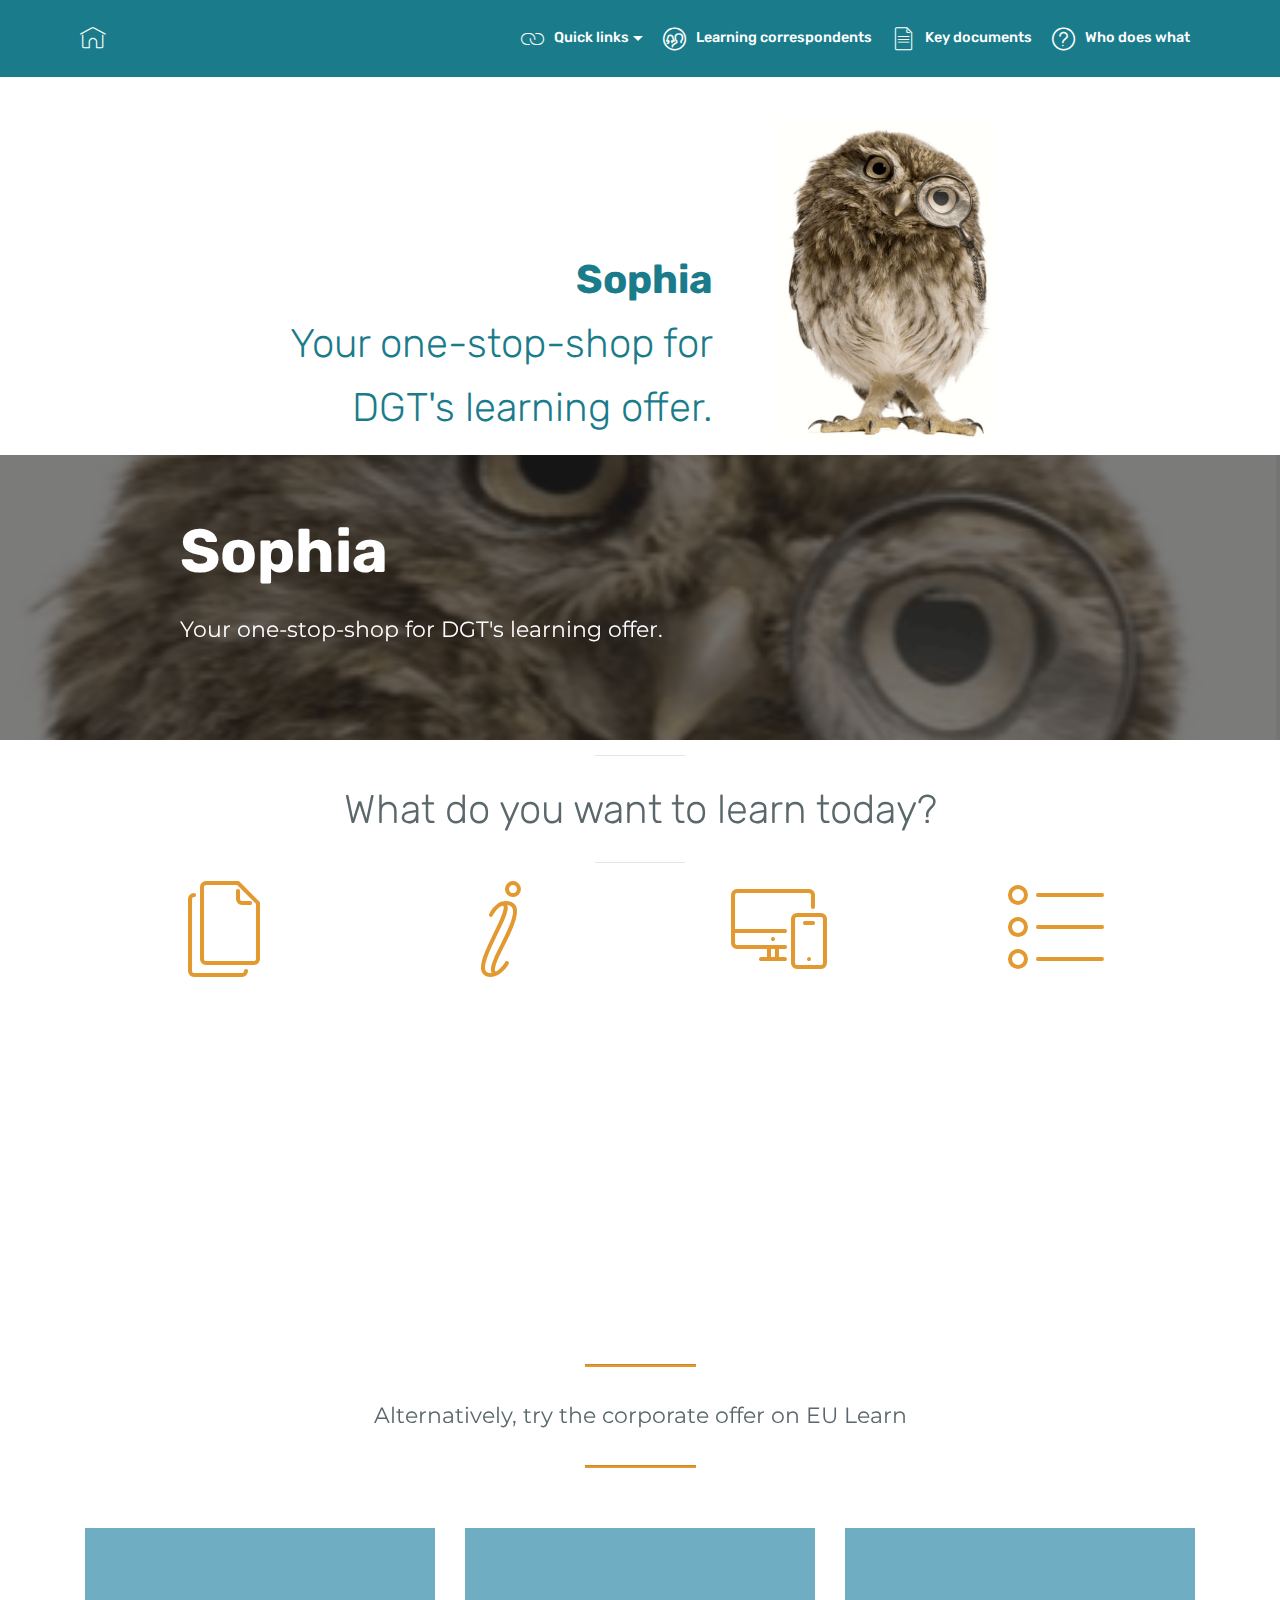
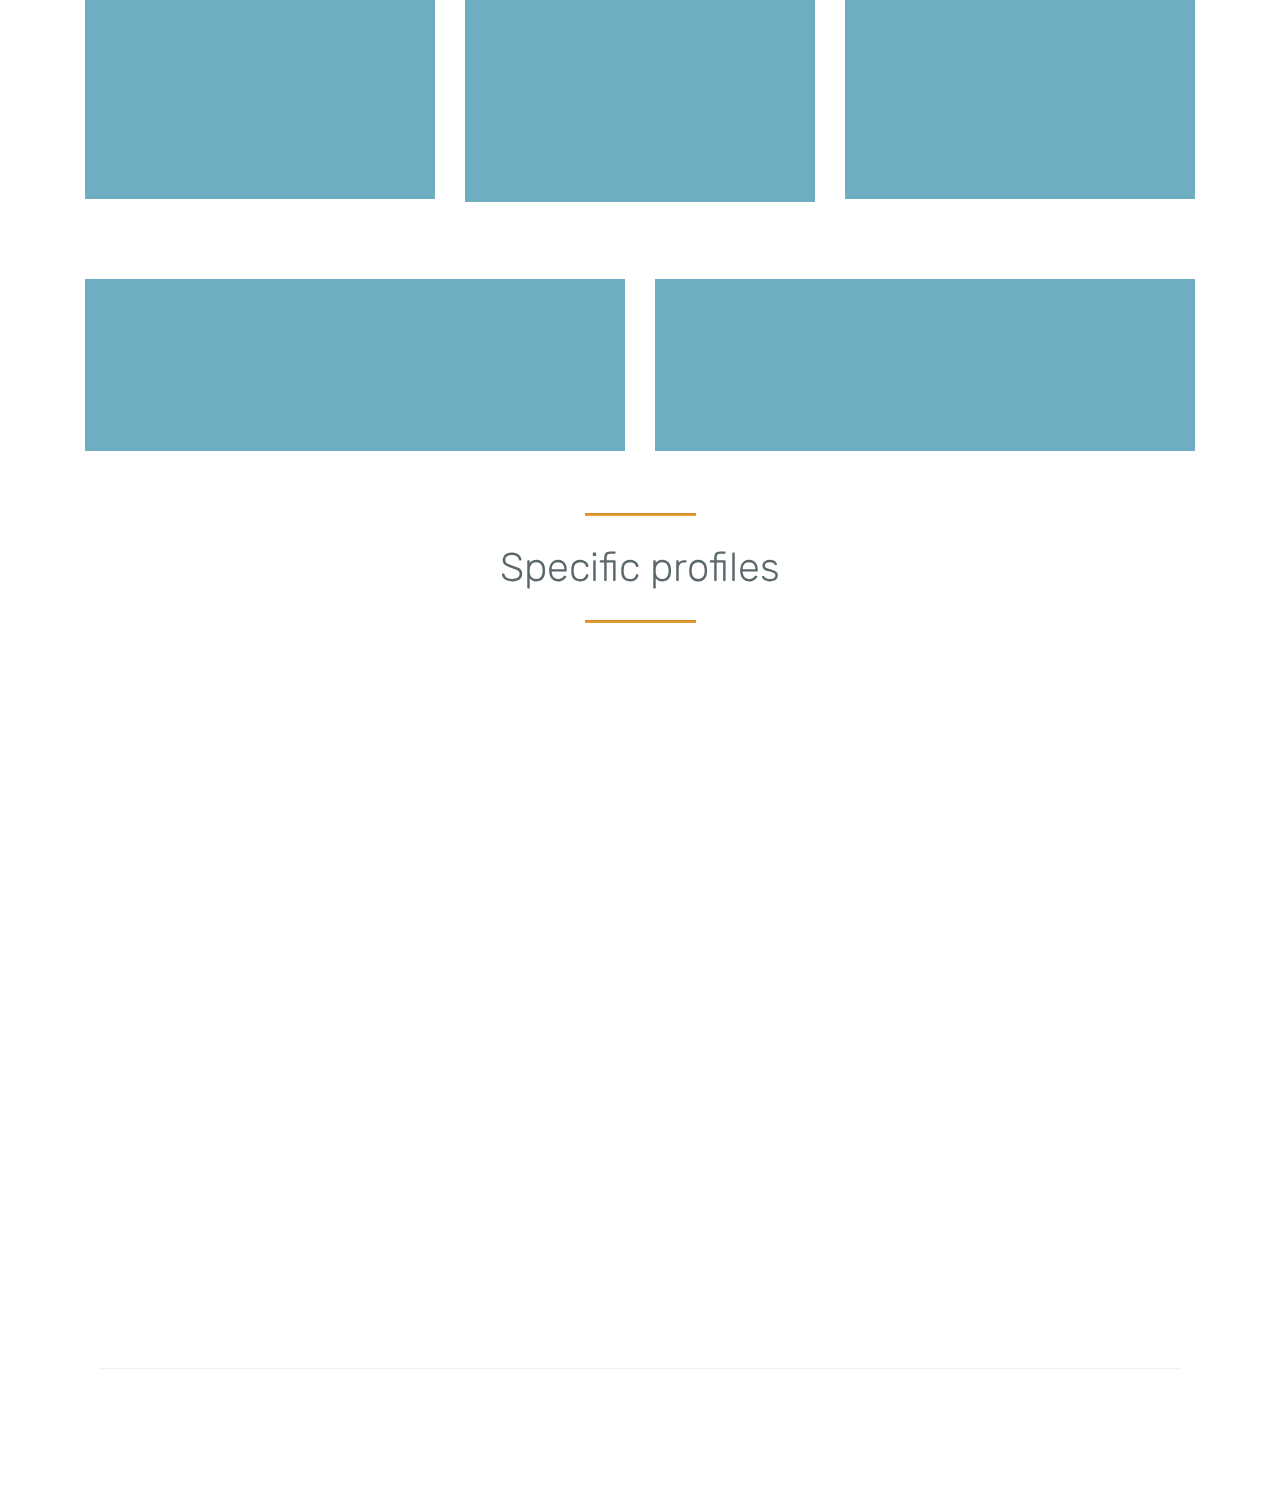
==== commit 5aa720ed: "create github pages" ====
--- a/index.html
+++ b/index.html
@@ -7,9 +7,9 @@
   <meta name="generator" content="Mobirise v4.12.0, mobirise.com">
   <meta name="viewport" content="width=device-width, initial-scale=1, minimum-scale=1">
   <link rel="shortcut icon" href="assets/images/sophia-302x443.png" type="image/x-icon">
-  <meta name="description" content="">
-  
-  <title>Home</title>
+  <meta name="description" content="Your one-stop-shop for DGT's learning offer.">
+  
+  <title>Sophia - DGT learning portal</title>
   <link rel="stylesheet" href="assets/web/assets/mobirise-icons/mobirise-icons.css">
   <link rel="stylesheet" href="assets/web/assets/mobirise-icons-bold/mobirise-icons-bold.css">
   <link rel="stylesheet" href="assets/bootstrap/css/bootstrap.min.css">
@@ -47,7 +47,7 @@
         </div>
         <div class="collapse navbar-collapse" id="navbarSupportedContent">
             <ul class="navbar-nav nav-dropdown nav-right" data-app-modern-menu="true"><li class="nav-item dropdown">
-                    <a class="nav-link link dropdown-toggle text-white display-4" href="https://mobirise.com" data-toggle="dropdown-submenu" aria-expanded="false"><span class="mbri-link mbr-iconfont mbr-iconfont-btn"></span>
+                    <a class="nav-link link dropdown-toggle text-white display-4" href="https://mobirise.com" data-toggle="dropdown-submenu" aria-expanded="true"><span class="mbri-link mbr-iconfont mbr-iconfont-btn"></span>
                         
                         Quick links</a><div class="dropdown-menu"><a class="dropdown-item text-white display-4" href="https://mobirise.com">EU Learn</a><a class="dropdown-item text-white display-4" href="https://mobirise.com" aria-expanded="false"><p>AMC collaborative site</p></a><a class="dropdown-item text-white display-4" href="https://mobirise.com" aria-expanded="false">Learning correspondents<br></a><a class="dropdown-item text-white display-4" href="https://mobirise.com" aria-expanded="false">Sophia newsletter</a><a class="dropdown-item text-white display-4" href="https://mobirise.com" aria-expanded="false">InterInstitutional L&amp;D network</a></div>
                 </li><li class="nav-item"><a class="nav-link link text-white display-4" href="https://myintracomm-collab.ec.europa.eu/networks/DGTLD/SitePages/TCs%20GUIDE.aspx"><span class="mbrib-users mbr-iconfont mbr-iconfont-btn"></span>Learning correspondents</a></li><li class="nav-item"><a class="nav-link link text-white display-4" href="https://mobirise.com"><span class="mbri-file mbr-iconfont mbr-iconfont-btn"></span>
@@ -63,7 +63,7 @@
     </nav>
 </section>
 
-<section class="engine"><a href="https://mobirise.info/a">online web builder</a></section><section class="mbr-section content6 cid-rQtrkgzfmn" id="content6-p">
+<section class="engine"><a href="https://mobirise.info/x">css templates</a></section><section class="mbr-section content6 cid-rQtrkgzfmn" id="content6-p">
     
      
     
@@ -76,7 +76,7 @@
                     </div>
                     <div class="media-content">
                         <div class="mbr-section-text">
-                            <p class="mbr-text mb-0 mbr-fonts-style display-5"><br><br><br><br><br><strong><br></strong><br><strong>What do you want to learn today?<br>Sophia. The DGT Learning portal&nbsp;</strong></p>
+                            <p class="mbr-text mb-0 mbr-fonts-style display-2"><br><br><strong>Sophia</strong> <br>Your one-stop-shop for DGT's learning offer.<strong><br></strong></p>
                         </div>
                     </div>
                 </div>
@@ -95,10 +95,10 @@
     <div class="container">
         <div class="row justify-content-md-center">
             <div class="col-md-10 align-center">
-                <h1 class="mbr-section-title mbr-bold pb-3 mbr-fonts-style display-1">Sophia.<br></h1>
+                <h1 class="mbr-section-title mbr-bold pb-3 mbr-fonts-style display-1">Sophia<br></h1>
                 
                 <p class="mbr-text pb-3 mbr-fonts-style display-5">Your one-stop-shop for DGT's learning offer.<br></p>
-                <div class="mbr-section-btn"><a class="btn btn-md btn-white display-4" href="https://mobirise.co">LEARN MORE</a></div>
+                
             </div>
         </div>
     </div>
@@ -113,7 +113,7 @@
         <div class="inner-container" style="width: 81%;">
             <hr class="line" style="width: 10%;">
             <div class="section-text align-center mbr-fonts-style display-2">
-                    What do you want to learn today?</div>
+                    What do you want to learn today?<br></div>
             <hr class="line" style="width: 10%;">
         </div>
         </div>
@@ -419,7 +419,7 @@
                 </p>
                 <div class="media-container-column" data-form-type="formoid">
                     <!---Formbuilder Form--->
-                    <form action="https://mobirise.com/" method="POST" class="mbr-form form-with-styler" data-form-title="Mobirise Form"><input type="hidden" name="email" data-form-email="true" value="5EzFzhwVZ/WW+gGGgRH/ZVgDigYpp1SxaHA7aqFtxGPAvpcYKtD65C/2nZ0RziZk2pt9alx/ZhNlPKKzZ1WWTmMCOKOLkt8IDBZaQeT62jynhRuX4fGo/nCseYtPJdvW">
+                    <form action="https://mobirise.com/" method="POST" class="mbr-form form-with-styler" data-form-title="Mobirise Form"><input type="hidden" name="email" data-form-email="true" value="ahIswzlad5Ile/A3gW2oXRt/el6rg5fO36Th2H2IPArQAte47ZhoLoR+8EPU8RI/FHyqosDKHGPOwcoMwLMzfG9oeKmqa4hFpRMOj3YfOCw8J7aOYq/TjJjgJ68wwW2j">
                         <div class="row form-inline justify-content-center">
                             <div hidden="hidden" data-form-alert="" class="alert alert-success col-12">Thanks for filling out the form!</div>
                             <div hidden="hidden" data-form-alert-danger="" class="alert alert-danger col-12">
--- a/assets/mobirise/css/mbr-additional.css
+++ b/assets/mobirise/css/mbr-additional.css
@@ -10,11 +10,11 @@
 }
 .display-1 {
   font-family: 'Rubik', sans-serif;
-  font-size: 4.25rem;
+  font-size: 3.8rem;
   font-display: swap;
 }
 .display-1 > .mbr-iconfont {
-  font-size: 6.8rem;
+  font-size: 6.08rem;
 }
 .display-2 {
   font-family: 'Rubik', sans-serif;
@@ -55,9 +55,9 @@
 /* 0.65 - min scale variable, may vary */
 @media (max-width: 768px) {
   .display-1 {
-    font-size: 3.4rem;
-    font-size: calc( 2.1374999999999997rem + (4.25 - 2.1374999999999997) * ((100vw - 20rem) / (48 - 20)));
-    line-height: calc( 1.4 * (2.1374999999999997rem + (4.25 - 2.1374999999999997) * ((100vw - 20rem) / (48 - 20))));
+    font-size: 3.04rem;
+    font-size: calc( 1.98rem + (3.8 - 1.98) * ((100vw - 20rem) / (48 - 20)));
+    line-height: calc( 1.4 * (1.98rem + (3.8 - 1.98) * ((100vw - 20rem) / (48 - 20))));
   }
   .display-2 {
     font-size: 2rem;
@@ -735,12 +735,12 @@
   }
 }
 .cid-rQtrkgzfmn .mbr-text {
-  color: #635a51;
+  color: #1a7c8b;
   text-align: right;
 }
 .cid-rQLYHBkrpv {
-  padding-top: 90px;
-  padding-bottom: 90px;
+  padding-top: 60px;
+  padding-bottom: 60px;
   background-image: url("../../../assets/images/sophia-2-367x538.png");
 }
 .cid-rQLYHBkrpv P {
@@ -1497,53 +1497,13 @@
     margin: 0;
   }
 }
-.cid-rQQHdLsPOP {
-  padding-top: 60px;
-  padding-bottom: 0px;
-  background-color: #ffffff;
-}
-.cid-rQQHdLsPOP .line {
-  background-color: #ffffff;
-  color: #ffffff;
-  align: center;
-  height: 2px;
-  margin: 0 auto;
-}
-.cid-rQQHdLsPOP .section-text {
-  padding: 2rem 0;
-  color: #4991a3;
-}
-.cid-rQQHdLsPOP .inner-container {
-  margin: 0 auto;
-}
-@media (max-width: 768px) {
-  .cid-rQQHdLsPOP .inner-container {
-    width: 100% !important;
-  }
-}
-.cid-rQt62qKSXl {
-  padding-top: 0px;
-  padding-bottom: 0px;
-  background-color: #ffffff;
-}
-.cid-rQt62qKSXl .line {
-  background-color: #dda448;
-  color: #dda448;
-  align: center;
-  height: 2px;
-  margin: 0 auto;
-}
-.cid-rQt62qKSXl .section-text {
-  padding: 2rem 0;
-  color: #1a7c8b;
-}
-.cid-rQt62qKSXl .inner-container {
-  margin: 0 auto;
-}
-@media (max-width: 768px) {
-  .cid-rQt62qKSXl .inner-container {
-    width: 100% !important;
-  }
+.cid-rSbs95xikN {
+  padding-top: 120px;
+  padding-bottom: 15px;
+  background-image: url("../../../assets/images/background43.jpg");
+}
+.cid-rSbs95xikN .mbr-section-subtitle {
+  text-align: center;
 }
 .cid-qTkzRZLJNu .navbar {
   padding: .5rem 0;
@@ -1934,92 +1894,56 @@
 .cid-qTkzRZLJNu .dropdown-item:hover {
   color: #c1c1c1 !important;
 }
-.cid-rQcXomp9ZA {
-  padding-top: 0px;
-  padding-bottom: 0px;
-  background-color: #ffffff;
-}
-.cid-rQcXomp9ZA .card-img {
-  background-color: #fff;
-}
-.cid-rQcXomp9ZA .card-box {
-  padding: 2rem;
-  background-color: #ffffff;
-}
-.cid-rQcXomp9ZA h4 {
+.cid-rQQJqcbbvQ {
+  padding-top: 105px;
+  padding-bottom: 60px;
+  background-image: url("../../../assets/images/mbr-1920x1272.jpg");
+}
+.cid-rQQJqcbbvQ .nav-tabs .nav-item.open .nav-link:focus,
+.cid-rQQJqcbbvQ .nav-tabs .nav-link.active:focus {
+  outline: none;
+}
+.cid-rQQJqcbbvQ .nav-tabs {
+  -webkit-justify-content: center;
+  justify-content: center;
+  -webkit-flex-wrap: wrap;
+  flex-wrap: wrap;
+  border-bottom: none;
+}
+.cid-rQQJqcbbvQ .nav-tabs .nav-item {
+  padding: .5rem;
+}
+.cid-rQQJqcbbvQ .nav-tabs .nav-link {
+  color: #ffffff;
+  font-style: normal;
   font-weight: 500;
-  margin-bottom: 0;
-  text-align: left;
-}
-.cid-rQcXomp9ZA p {
-  text-align: left;
-}
-.cid-rQcXomp9ZA .mbr-text {
-  color: #767676;
-}
-.cid-rQcXomp9ZA .card-wrapper {
-  height: 100%;
-  box-shadow: 0px 0px 0px 0px rgba(0, 0, 0, 0);
-  transition: box-shadow 0.3s;
-}
-.cid-rQcXomp9ZA .card-wrapper:hover {
-  box-shadow: 0px 0px 30px 0px rgba(0, 0, 0, 0.05);
-  transition: box-shadow 0.3s;
-}
-@media (min-width: 992px) {
-  .cid-rQcXomp9ZA .my-col {
-    flex: 0 0 20%;
-    max-width: 20%;
-    padding: 15px;
-    -webkit-flex: 0 0 20%;
-  }
-}
-.cid-rQcXomp9ZA .card-title {
+  border: 1px solid #ffffff;
+  transition: all .5s;
+}
+.cid-rQQJqcbbvQ .nav-tabs .nav-link:hover {
+  cursor: pointer;
+  background-color: #149dcc;
+}
+.cid-rQQJqcbbvQ .nav-tabs .nav-link.active {
+  font-weight: 500;
+  color: #ffffff;
+  font-style: normal;
+  background-color: #149dcc;
+  border-color: #149dcc;
+}
+.cid-rQQJqcbbvQ .nav-tabs .nav-link.active:hover {
+  background-color: #149dcc;
+}
+.cid-rQQJqcbbvQ p {
+  color: #ffffff;
+}
+.cid-rQQJqcbbvQ .mbr-text {
   text-align: center;
-  color: #de732b;
-}
-.cid-rQcXzsFKFl {
-  padding-top: 15px;
-  padding-bottom: 90px;
-  background-color: #efefef;
-}
-.cid-rQcXzsFKFl .card-img {
-  background-color: #fff;
-}
-.cid-rQcXzsFKFl .card-box {
-  padding: 2rem;
-  background-color: #ffffff;
-}
-.cid-rQcXzsFKFl h4 {
-  font-weight: 500;
-  margin-bottom: 0;
-  text-align: left;
-}
-.cid-rQcXzsFKFl p {
-  text-align: left;
-}
-.cid-rQcXzsFKFl .mbr-text {
-  color: #767676;
-}
-.cid-rQcXzsFKFl .card-wrapper {
-  height: 100%;
-  box-shadow: 0px 0px 0px 0px rgba(0, 0, 0, 0);
-  transition: box-shadow 0.3s;
-}
-.cid-rQcXzsFKFl .card-wrapper:hover {
-  box-shadow: 0px 0px 30px 0px rgba(0, 0, 0, 0.05);
-  transition: box-shadow 0.3s;
-}
-@media (min-width: 992px) {
-  .cid-rQcXzsFKFl .my-col {
-    flex: 0 0 20%;
-    max-width: 20%;
-    padding: 15px;
-    -webkit-flex: 0 0 20%;
-  }
-}
-.cid-rQcXzsFKFl .card-title {
-  text-align: center;
+}
+.cid-rSbjsRTm3Z {
+  padding-top: 120px;
+  padding-bottom: 15px;
+  background-image: url("../../../assets/images/background4.jpg");
 }
 .cid-qTkzRZLJNu .navbar {
   padding: .5rem 0;
@@ -2411,7 +2335,7 @@
   color: #c1c1c1 !important;
 }
 .cid-rQQuOWA7jG {
-  padding-top: 135px;
+  padding-top: 45px;
   padding-bottom: 60px;
   background-color: #ffffff;
 }
@@ -2462,6 +2386,38 @@
 .cid-rQQuOWA7jG P {
   color: #635a51;
   text-align: right;
+}
+.cid-rSblQhqqzf {
+  padding-top: 105px;
+  padding-bottom: 15px;
+  background-image: url("../../../assets/images/background43.jpg");
+}
+.cid-rSblQhqqzf .mbr-section-subtitle {
+  text-align: center;
+}
+.cid-rQt62qKSXl {
+  padding-top: 0px;
+  padding-bottom: 0px;
+  background-color: #ffffff;
+}
+.cid-rQt62qKSXl .line {
+  background-color: #ffffff;
+  color: #ffffff;
+  align: center;
+  height: 2px;
+  margin: 0 auto;
+}
+.cid-rQt62qKSXl .section-text {
+  padding: 2rem 0;
+  color: #1a7c8b;
+}
+.cid-rQt62qKSXl .inner-container {
+  margin: 0 auto;
+}
+@media (max-width: 768px) {
+  .cid-rQt62qKSXl .inner-container {
+    width: 100% !important;
+  }
 }
 .cid-qTkzRZLJNu .navbar {
   padding: .5rem 0;
@@ -2852,49 +2808,90 @@
 .cid-qTkzRZLJNu .dropdown-item:hover {
   color: #c1c1c1 !important;
 }
-.cid-rQQJqcbbvQ {
-  padding-top: 105px;
-  padding-bottom: 60px;
-  background-image: url("../../../assets/images/background4.jpg");
-}
-.cid-rQQJqcbbvQ .nav-tabs .nav-item.open .nav-link:focus,
-.cid-rQQJqcbbvQ .nav-tabs .nav-link.active:focus {
-  outline: none;
-}
-.cid-rQQJqcbbvQ .nav-tabs {
-  -webkit-justify-content: center;
-  justify-content: center;
-  -webkit-flex-wrap: wrap;
-  flex-wrap: wrap;
-  border-bottom: none;
-}
-.cid-rQQJqcbbvQ .nav-tabs .nav-item {
-  padding: .5rem;
-}
-.cid-rQQJqcbbvQ .nav-tabs .nav-link {
-  color: #ffffff;
-  font-style: normal;
+.cid-rQcXomp9ZA {
+  padding-top: 0px;
+  padding-bottom: 0px;
+  background-color: #ffffff;
+}
+.cid-rQcXomp9ZA .card-img {
+  background-color: #fff;
+}
+.cid-rQcXomp9ZA .card-box {
+  padding: 2rem;
+  background-color: #ffffff;
+}
+.cid-rQcXomp9ZA h4 {
   font-weight: 500;
-  border: 1px solid #ffffff;
-  transition: all .5s;
-}
-.cid-rQQJqcbbvQ .nav-tabs .nav-link:hover {
-  cursor: pointer;
-  background-color: #149dcc;
-}
-.cid-rQQJqcbbvQ .nav-tabs .nav-link.active {
+  margin-bottom: 0;
+  text-align: left;
+}
+.cid-rQcXomp9ZA p {
+  text-align: left;
+}
+.cid-rQcXomp9ZA .mbr-text {
+  color: #767676;
+}
+.cid-rQcXomp9ZA .card-wrapper {
+  height: 100%;
+  box-shadow: 0px 0px 0px 0px rgba(0, 0, 0, 0);
+  transition: box-shadow 0.3s;
+}
+.cid-rQcXomp9ZA .card-wrapper:hover {
+  box-shadow: 0px 0px 30px 0px rgba(0, 0, 0, 0.05);
+  transition: box-shadow 0.3s;
+}
+@media (min-width: 992px) {
+  .cid-rQcXomp9ZA .my-col {
+    flex: 0 0 20%;
+    max-width: 20%;
+    padding: 15px;
+    -webkit-flex: 0 0 20%;
+  }
+}
+.cid-rQcXomp9ZA .card-title {
+  text-align: center;
+  color: #de732b;
+}
+.cid-rQcXzsFKFl {
+  padding-top: 15px;
+  padding-bottom: 90px;
+  background-color: #efefef;
+}
+.cid-rQcXzsFKFl .card-img {
+  background-color: #fff;
+}
+.cid-rQcXzsFKFl .card-box {
+  padding: 2rem;
+  background-color: #ffffff;
+}
+.cid-rQcXzsFKFl h4 {
   font-weight: 500;
-  color: #ffffff;
-  font-style: normal;
-  background-color: #149dcc;
-  border-color: #149dcc;
-}
-.cid-rQQJqcbbvQ .nav-tabs .nav-link.active:hover {
-  background-color: #149dcc;
-}
-.cid-rQQJqcbbvQ p {
-  color: #ffffff;
-}
-.cid-rQQJqcbbvQ .mbr-text {
+  margin-bottom: 0;
+  text-align: left;
+}
+.cid-rQcXzsFKFl p {
+  text-align: left;
+}
+.cid-rQcXzsFKFl .mbr-text {
+  color: #767676;
+}
+.cid-rQcXzsFKFl .card-wrapper {
+  height: 100%;
+  box-shadow: 0px 0px 0px 0px rgba(0, 0, 0, 0);
+  transition: box-shadow 0.3s;
+}
+.cid-rQcXzsFKFl .card-wrapper:hover {
+  box-shadow: 0px 0px 30px 0px rgba(0, 0, 0, 0.05);
+  transition: box-shadow 0.3s;
+}
+@media (min-width: 992px) {
+  .cid-rQcXzsFKFl .my-col {
+    flex: 0 0 20%;
+    max-width: 20%;
+    padding: 15px;
+    -webkit-flex: 0 0 20%;
+  }
+}
+.cid-rQcXzsFKFl .card-title {
   text-align: center;
 }
--- a/assets/mobirise/css/mbr-additional.css
+++ b/assets/mobirise/css/mbr-additional.css
@@ -10,11 +10,11 @@
 }
 .display-1 {
   font-family: 'Rubik', sans-serif;
-  font-size: 4.25rem;
+  font-size: 3.8rem;
   font-display: swap;
 }
 .display-1 > .mbr-iconfont {
-  font-size: 6.8rem;
+  font-size: 6.08rem;
 }
 .display-2 {
   font-family: 'Rubik', sans-serif;
@@ -55,9 +55,9 @@
 /* 0.65 - min scale variable, may vary */
 @media (max-width: 768px) {
   .display-1 {
-    font-size: 3.4rem;
-    font-size: calc( 2.1374999999999997rem + (4.25 - 2.1374999999999997) * ((100vw - 20rem) / (48 - 20)));
-    line-height: calc( 1.4 * (2.1374999999999997rem + (4.25 - 2.1374999999999997) * ((100vw - 20rem) / (48 - 20))));
+    font-size: 3.04rem;
+    font-size: calc( 1.98rem + (3.8 - 1.98) * ((100vw - 20rem) / (48 - 20)));
+    line-height: calc( 1.4 * (1.98rem + (3.8 - 1.98) * ((100vw - 20rem) / (48 - 20))));
   }
   .display-2 {
     font-size: 2rem;
@@ -735,12 +735,12 @@
   }
 }
 .cid-rQtrkgzfmn .mbr-text {
-  color: #635a51;
+  color: #1a7c8b;
   text-align: right;
 }
 .cid-rQLYHBkrpv {
-  padding-top: 90px;
-  padding-bottom: 90px;
+  padding-top: 60px;
+  padding-bottom: 60px;
   background-image: url("../../../assets/images/sophia-2-367x538.png");
 }
 .cid-rQLYHBkrpv P {
@@ -1497,53 +1497,13 @@
     margin: 0;
   }
 }
-.cid-rQQHdLsPOP {
-  padding-top: 60px;
-  padding-bottom: 0px;
-  background-color: #ffffff;
-}
-.cid-rQQHdLsPOP .line {
-  background-color: #ffffff;
-  color: #ffffff;
-  align: center;
-  height: 2px;
-  margin: 0 auto;
-}
-.cid-rQQHdLsPOP .section-text {
-  padding: 2rem 0;
-  color: #4991a3;
-}
-.cid-rQQHdLsPOP .inner-container {
-  margin: 0 auto;
-}
-@media (max-width: 768px) {
-  .cid-rQQHdLsPOP .inner-container {
-    width: 100% !important;
-  }
-}
-.cid-rQt62qKSXl {
-  padding-top: 0px;
-  padding-bottom: 0px;
-  background-color: #ffffff;
-}
-.cid-rQt62qKSXl .line {
-  background-color: #dda448;
-  color: #dda448;
-  align: center;
-  height: 2px;
-  margin: 0 auto;
-}
-.cid-rQt62qKSXl .section-text {
-  padding: 2rem 0;
-  color: #1a7c8b;
-}
-.cid-rQt62qKSXl .inner-container {
-  margin: 0 auto;
-}
-@media (max-width: 768px) {
-  .cid-rQt62qKSXl .inner-container {
-    width: 100% !important;
-  }
+.cid-rSbs95xikN {
+  padding-top: 120px;
+  padding-bottom: 15px;
+  background-image: url("../../../assets/images/background43.jpg");
+}
+.cid-rSbs95xikN .mbr-section-subtitle {
+  text-align: center;
 }
 .cid-qTkzRZLJNu .navbar {
   padding: .5rem 0;
@@ -1934,92 +1894,56 @@
 .cid-qTkzRZLJNu .dropdown-item:hover {
   color: #c1c1c1 !important;
 }
-.cid-rQcXomp9ZA {
-  padding-top: 0px;
-  padding-bottom: 0px;
-  background-color: #ffffff;
-}
-.cid-rQcXomp9ZA .card-img {
-  background-color: #fff;
-}
-.cid-rQcXomp9ZA .card-box {
-  padding: 2rem;
-  background-color: #ffffff;
-}
-.cid-rQcXomp9ZA h4 {
+.cid-rQQJqcbbvQ {
+  padding-top: 105px;
+  padding-bottom: 60px;
+  background-image: url("../../../assets/images/mbr-1920x1272.jpg");
+}
+.cid-rQQJqcbbvQ .nav-tabs .nav-item.open .nav-link:focus,
+.cid-rQQJqcbbvQ .nav-tabs .nav-link.active:focus {
+  outline: none;
+}
+.cid-rQQJqcbbvQ .nav-tabs {
+  -webkit-justify-content: center;
+  justify-content: center;
+  -webkit-flex-wrap: wrap;
+  flex-wrap: wrap;
+  border-bottom: none;
+}
+.cid-rQQJqcbbvQ .nav-tabs .nav-item {
+  padding: .5rem;
+}
+.cid-rQQJqcbbvQ .nav-tabs .nav-link {
+  color: #ffffff;
+  font-style: normal;
   font-weight: 500;
-  margin-bottom: 0;
-  text-align: left;
-}
-.cid-rQcXomp9ZA p {
-  text-align: left;
-}
-.cid-rQcXomp9ZA .mbr-text {
-  color: #767676;
-}
-.cid-rQcXomp9ZA .card-wrapper {
-  height: 100%;
-  box-shadow: 0px 0px 0px 0px rgba(0, 0, 0, 0);
-  transition: box-shadow 0.3s;
-}
-.cid-rQcXomp9ZA .card-wrapper:hover {
-  box-shadow: 0px 0px 30px 0px rgba(0, 0, 0, 0.05);
-  transition: box-shadow 0.3s;
-}
-@media (min-width: 992px) {
-  .cid-rQcXomp9ZA .my-col {
-    flex: 0 0 20%;
-    max-width: 20%;
-    padding: 15px;
-    -webkit-flex: 0 0 20%;
-  }
-}
-.cid-rQcXomp9ZA .card-title {
+  border: 1px solid #ffffff;
+  transition: all .5s;
+}
+.cid-rQQJqcbbvQ .nav-tabs .nav-link:hover {
+  cursor: pointer;
+  background-color: #149dcc;
+}
+.cid-rQQJqcbbvQ .nav-tabs .nav-link.active {
+  font-weight: 500;
+  color: #ffffff;
+  font-style: normal;
+  background-color: #149dcc;
+  border-color: #149dcc;
+}
+.cid-rQQJqcbbvQ .nav-tabs .nav-link.active:hover {
+  background-color: #149dcc;
+}
+.cid-rQQJqcbbvQ p {
+  color: #ffffff;
+}
+.cid-rQQJqcbbvQ .mbr-text {
   text-align: center;
-  color: #de732b;
-}
-.cid-rQcXzsFKFl {
-  padding-top: 15px;
-  padding-bottom: 90px;
-  background-color: #efefef;
-}
-.cid-rQcXzsFKFl .card-img {
-  background-color: #fff;
-}
-.cid-rQcXzsFKFl .card-box {
-  padding: 2rem;
-  background-color: #ffffff;
-}
-.cid-rQcXzsFKFl h4 {
-  font-weight: 500;
-  margin-bottom: 0;
-  text-align: left;
-}
-.cid-rQcXzsFKFl p {
-  text-align: left;
-}
-.cid-rQcXzsFKFl .mbr-text {
-  color: #767676;
-}
-.cid-rQcXzsFKFl .card-wrapper {
-  height: 100%;
-  box-shadow: 0px 0px 0px 0px rgba(0, 0, 0, 0);
-  transition: box-shadow 0.3s;
-}
-.cid-rQcXzsFKFl .card-wrapper:hover {
-  box-shadow: 0px 0px 30px 0px rgba(0, 0, 0, 0.05);
-  transition: box-shadow 0.3s;
-}
-@media (min-width: 992px) {
-  .cid-rQcXzsFKFl .my-col {
-    flex: 0 0 20%;
-    max-width: 20%;
-    padding: 15px;
-    -webkit-flex: 0 0 20%;
-  }
-}
-.cid-rQcXzsFKFl .card-title {
-  text-align: center;
+}
+.cid-rSbjsRTm3Z {
+  padding-top: 120px;
+  padding-bottom: 15px;
+  background-image: url("../../../assets/images/background4.jpg");
 }
 .cid-qTkzRZLJNu .navbar {
   padding: .5rem 0;
@@ -2411,7 +2335,7 @@
   color: #c1c1c1 !important;
 }
 .cid-rQQuOWA7jG {
-  padding-top: 135px;
+  padding-top: 45px;
   padding-bottom: 60px;
   background-color: #ffffff;
 }
@@ -2462,6 +2386,38 @@
 .cid-rQQuOWA7jG P {
   color: #635a51;
   text-align: right;
+}
+.cid-rSblQhqqzf {
+  padding-top: 105px;
+  padding-bottom: 15px;
+  background-image: url("../../../assets/images/background43.jpg");
+}
+.cid-rSblQhqqzf .mbr-section-subtitle {
+  text-align: center;
+}
+.cid-rQt62qKSXl {
+  padding-top: 0px;
+  padding-bottom: 0px;
+  background-color: #ffffff;
+}
+.cid-rQt62qKSXl .line {
+  background-color: #ffffff;
+  color: #ffffff;
+  align: center;
+  height: 2px;
+  margin: 0 auto;
+}
+.cid-rQt62qKSXl .section-text {
+  padding: 2rem 0;
+  color: #1a7c8b;
+}
+.cid-rQt62qKSXl .inner-container {
+  margin: 0 auto;
+}
+@media (max-width: 768px) {
+  .cid-rQt62qKSXl .inner-container {
+    width: 100% !important;
+  }
 }
 .cid-qTkzRZLJNu .navbar {
   padding: .5rem 0;
@@ -2852,49 +2808,90 @@
 .cid-qTkzRZLJNu .dropdown-item:hover {
   color: #c1c1c1 !important;
 }
-.cid-rQQJqcbbvQ {
-  padding-top: 105px;
-  padding-bottom: 60px;
-  background-image: url("../../../assets/images/background4.jpg");
-}
-.cid-rQQJqcbbvQ .nav-tabs .nav-item.open .nav-link:focus,
-.cid-rQQJqcbbvQ .nav-tabs .nav-link.active:focus {
-  outline: none;
-}
-.cid-rQQJqcbbvQ .nav-tabs {
-  -webkit-justify-content: center;
-  justify-content: center;
-  -webkit-flex-wrap: wrap;
-  flex-wrap: wrap;
-  border-bottom: none;
-}
-.cid-rQQJqcbbvQ .nav-tabs .nav-item {
-  padding: .5rem;
-}
-.cid-rQQJqcbbvQ .nav-tabs .nav-link {
-  color: #ffffff;
-  font-style: normal;
+.cid-rQcXomp9ZA {
+  padding-top: 0px;
+  padding-bottom: 0px;
+  background-color: #ffffff;
+}
+.cid-rQcXomp9ZA .card-img {
+  background-color: #fff;
+}
+.cid-rQcXomp9ZA .card-box {
+  padding: 2rem;
+  background-color: #ffffff;
+}
+.cid-rQcXomp9ZA h4 {
   font-weight: 500;
-  border: 1px solid #ffffff;
-  transition: all .5s;
-}
-.cid-rQQJqcbbvQ .nav-tabs .nav-link:hover {
-  cursor: pointer;
-  background-color: #149dcc;
-}
-.cid-rQQJqcbbvQ .nav-tabs .nav-link.active {
+  margin-bottom: 0;
+  text-align: left;
+}
+.cid-rQcXomp9ZA p {
+  text-align: left;
+}
+.cid-rQcXomp9ZA .mbr-text {
+  color: #767676;
+}
+.cid-rQcXomp9ZA .card-wrapper {
+  height: 100%;
+  box-shadow: 0px 0px 0px 0px rgba(0, 0, 0, 0);
+  transition: box-shadow 0.3s;
+}
+.cid-rQcXomp9ZA .card-wrapper:hover {
+  box-shadow: 0px 0px 30px 0px rgba(0, 0, 0, 0.05);
+  transition: box-shadow 0.3s;
+}
+@media (min-width: 992px) {
+  .cid-rQcXomp9ZA .my-col {
+    flex: 0 0 20%;
+    max-width: 20%;
+    padding: 15px;
+    -webkit-flex: 0 0 20%;
+  }
+}
+.cid-rQcXomp9ZA .card-title {
+  text-align: center;
+  color: #de732b;
+}
+.cid-rQcXzsFKFl {
+  padding-top: 15px;
+  padding-bottom: 90px;
+  background-color: #efefef;
+}
+.cid-rQcXzsFKFl .card-img {
+  background-color: #fff;
+}
+.cid-rQcXzsFKFl .card-box {
+  padding: 2rem;
+  background-color: #ffffff;
+}
+.cid-rQcXzsFKFl h4 {
   font-weight: 500;
-  color: #ffffff;
-  font-style: normal;
-  background-color: #149dcc;
-  border-color: #149dcc;
-}
-.cid-rQQJqcbbvQ .nav-tabs .nav-link.active:hover {
-  background-color: #149dcc;
-}
-.cid-rQQJqcbbvQ p {
-  color: #ffffff;
-}
-.cid-rQQJqcbbvQ .mbr-text {
+  margin-bottom: 0;
+  text-align: left;
+}
+.cid-rQcXzsFKFl p {
+  text-align: left;
+}
+.cid-rQcXzsFKFl .mbr-text {
+  color: #767676;
+}
+.cid-rQcXzsFKFl .card-wrapper {
+  height: 100%;
+  box-shadow: 0px 0px 0px 0px rgba(0, 0, 0, 0);
+  transition: box-shadow 0.3s;
+}
+.cid-rQcXzsFKFl .card-wrapper:hover {
+  box-shadow: 0px 0px 30px 0px rgba(0, 0, 0, 0.05);
+  transition: box-shadow 0.3s;
+}
+@media (min-width: 992px) {
+  .cid-rQcXzsFKFl .my-col {
+    flex: 0 0 20%;
+    max-width: 20%;
+    padding: 15px;
+    -webkit-flex: 0 0 20%;
+  }
+}
+.cid-rQcXzsFKFl .card-title {
   text-align: center;
 }
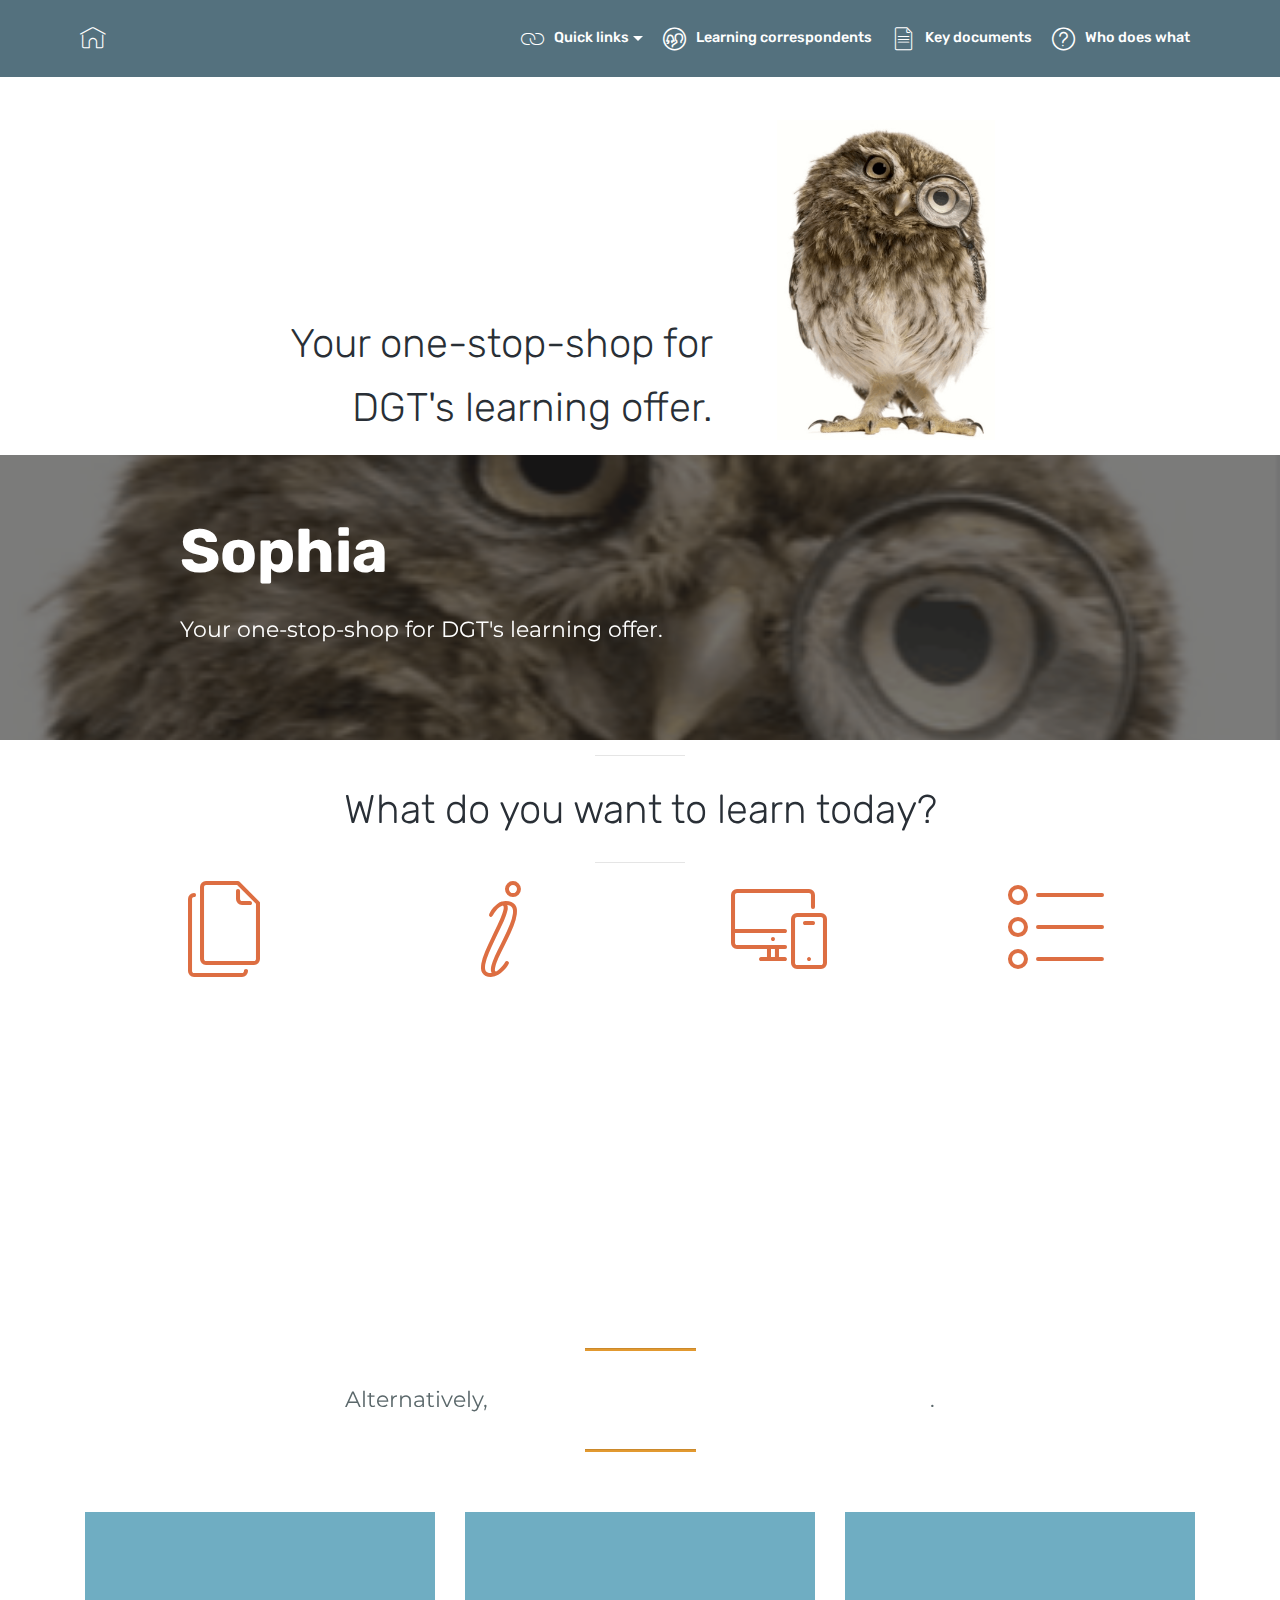
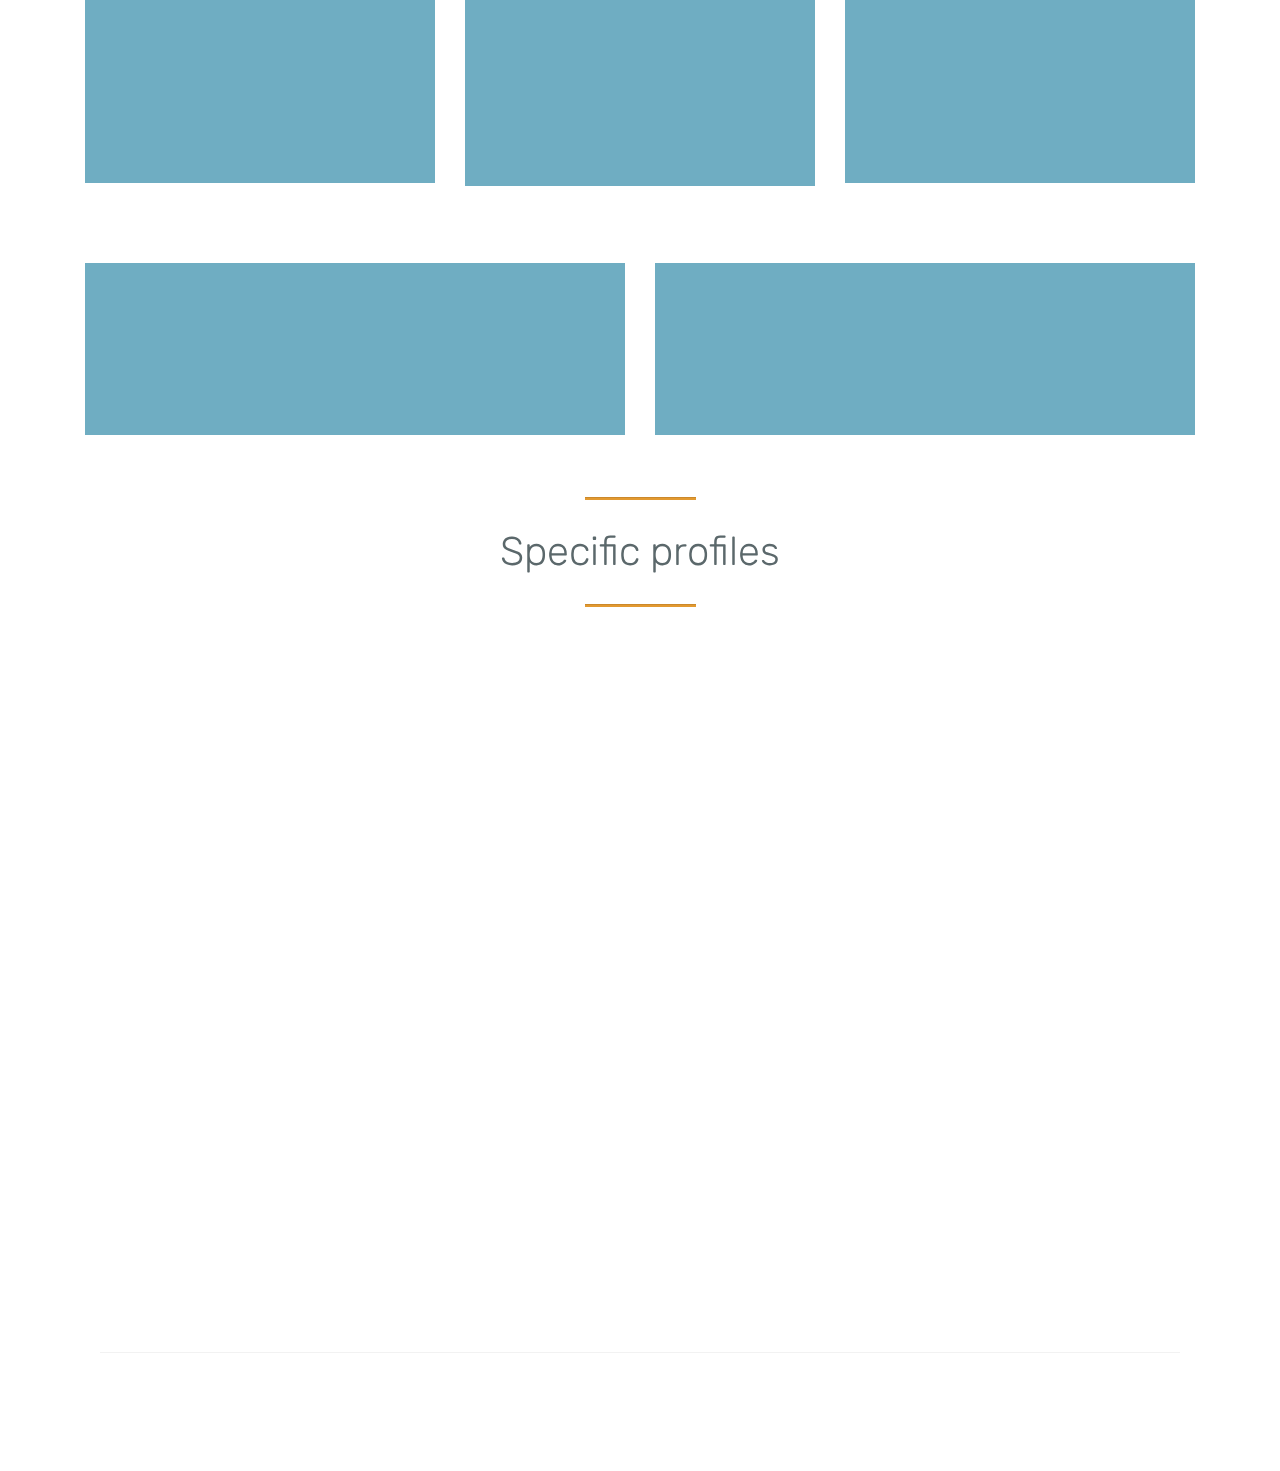
==== commit 609f4193: "create github pages" ====
--- a/index.html
+++ b/index.html
@@ -63,7 +63,7 @@
     </nav>
 </section>
 
-<section class="engine"><a href="https://mobirise.info/x">css templates</a></section><section class="mbr-section content6 cid-rQtrkgzfmn" id="content6-p">
+<section class="engine"><a href="https://mobirise.info/s">bootstrap themes</a></section><section class="mbr-section content6 cid-rQtrkgzfmn" id="content6-p">
     
      
     
@@ -76,7 +76,7 @@
                     </div>
                     <div class="media-content">
                         <div class="mbr-section-text">
-                            <p class="mbr-text mb-0 mbr-fonts-style display-2"><br><br><strong>Sophia</strong> <br>Your one-stop-shop for DGT's learning offer.<strong><br></strong></p>
+                            <p class="mbr-text mb-0 mbr-fonts-style display-2"><br><br><br>Your one-stop-shop for DGT's learning offer.<strong><br></strong></p>
                         </div>
                     </div>
                 </div>
@@ -129,7 +129,7 @@
 
             <div class="card p-3 col-12 col-md-6 col-lg-3">
                 <div class="card-img pb-3">
-                    <span class="mbr-iconfont mbri-pages" style="color: rgb(226, 153, 48); fill: rgb(226, 153, 48);"></span>
+                    <span class="mbr-iconfont mbri-pages" style="color: rgb(221, 110, 66); fill: rgb(221, 110, 66);"></span>
                 </div>
                 <div class="card-box">
                     <h4 class="card-title py-3 mbr-fonts-style display-5">
@@ -141,7 +141,7 @@
 
             <div class="card p-3 col-12 col-md-6 col-lg-3">
                 <div class="card-img pb-3">
-                    <span class="mbr-iconfont mbri-italic" style="color: rgb(226, 153, 48); fill: rgb(226, 153, 48);"></span>
+                    <span class="mbr-iconfont mbri-italic" style="color: rgb(221, 110, 66); fill: rgb(221, 110, 66);"></span>
                 </div>
                 <div class="card-box">
                     <h4 class="card-title py-3 mbr-fonts-style display-5">
@@ -152,11 +152,10 @@
 
             <div class="card p-3 col-12 col-md-6 col-lg-3">
                 <div class="card-img pb-3">
-                    <span class="mbr-iconfont mbri-responsive" style="color: rgb(226, 153, 48); fill: rgb(226, 153, 48);"></span>
+                    <span class="mbr-iconfont mbri-responsive" style="color: rgb(221, 110, 66); fill: rgb(221, 110, 66);"></span>
                 </div>
                 <div class="card-box">
-                    <h4 class="card-title py-3 mbr-fonts-style display-5"><p>
-                        Digital skills</p></h4>
+                    <h4 class="card-title py-3 mbr-fonts-style display-5">Digital skills</h4>
                     <p class="mbr-text mbr-fonts-style display-7">Short explanation 
 <br>of what's in here<br>- Master Trainers<br>- LTCs<br>- Knowledge base<br>- EU Learn collection<br>- Martikonis categories<br>- DGT IT tip of the week<br>- Links to corporate offer and e-learning&nbsp;</p>
                 </div>
@@ -164,7 +163,7 @@
 
             <div class="card p-3 col-12 col-md-6 col-lg-3">
                 <div class="card-img pb-3">
-                    <span class="mbr-iconfont mbri-bulleted-list" style="color: rgb(226, 153, 48); fill: rgb(226, 153, 48);"></span>
+                    <span class="mbr-iconfont mbri-bulleted-list" style="color: rgb(221, 110, 66); fill: rgb(221, 110, 66);"></span>
                 </div>
                 <div class="card-box">
                     <h4 class="card-title py-3 mbr-fonts-style display-5">
@@ -187,7 +186,7 @@
     <div class="container">
         <div class="inner-container" style="width: 100%;">
             <hr class="line" style="width: 10%;">
-            <div class="section-text align-center mbr-fonts-style display-5">Alternatively, try the corporate offer on EU Learn</div>
+            <div class="section-text align-center mbr-fonts-style display-5">Alternatively, <a href="https://mobirise.com">explore the corporate offer on EU Learn</a>.</div>
             <hr class="line" style="width: 10%;">
         </div>
         </div>
@@ -419,7 +418,7 @@
                 </p>
                 <div class="media-container-column" data-form-type="formoid">
                     <!---Formbuilder Form--->
-                    <form action="https://mobirise.com/" method="POST" class="mbr-form form-with-styler" data-form-title="Mobirise Form"><input type="hidden" name="email" data-form-email="true" value="ahIswzlad5Ile/A3gW2oXRt/el6rg5fO36Th2H2IPArQAte47ZhoLoR+8EPU8RI/FHyqosDKHGPOwcoMwLMzfG9oeKmqa4hFpRMOj3YfOCw8J7aOYq/TjJjgJ68wwW2j">
+                    <form action="https://mobirise.com/" method="POST" class="mbr-form form-with-styler" data-form-title="Mobirise Form"><input type="hidden" name="email" data-form-email="true" value="5q9kFPkWURg62c6hHh8z8cMnNm2EO1gDUq36c0zYtVjB7NbPCIVto2SXGeI4YJciVAzuist9mC2xTCamp5l3bDg0Velo3Xdcw24l4iYFH3hTvWrgaI64zIJsc+lTnuKF">
                         <div class="row form-inline justify-content-center">
                             <div hidden="hidden" data-form-alert="" class="alert alert-success col-12">Thanks for filling out the form!</div>
                             <div hidden="hidden" data-form-alert-danger="" class="alert alert-danger col-12">
--- a/assets/mobirise/css/mbr-additional.css
+++ b/assets/mobirise/css/mbr-additional.css
@@ -93,7 +93,7 @@
   border-radius: 3px;
 }
 .bg-primary {
-  background-color: #de732b !important;
+  background-color: #e29930 !important;
 }
 .bg-success {
   background-color: #f7ed4a !important;
@@ -109,8 +109,8 @@
 }
 .btn-primary,
 .btn-primary:active {
-  background-color: #de732b !important;
-  border-color: #de732b !important;
+  background-color: #e29930 !important;
+  border-color: #e29930 !important;
   color: #ffffff !important;
 }
 .btn-primary:hover,
@@ -118,14 +118,14 @@
 .btn-primary.focus,
 .btn-primary.active {
   color: #ffffff !important;
-  background-color: #a35119 !important;
-  border-color: #a35119 !important;
+  background-color: #ad7018 !important;
+  border-color: #ad7018 !important;
 }
 .btn-primary.disabled,
 .btn-primary:disabled {
   color: #ffffff !important;
-  background-color: #a35119 !important;
-  border-color: #a35119 !important;
+  background-color: #ad7018 !important;
+  border-color: #ad7018 !important;
 }
 .btn-secondary,
 .btn-secondary:active {
@@ -273,22 +273,22 @@
 .btn-primary-outline,
 .btn-primary-outline:active {
   background: none;
-  border-color: #8d4616;
-  color: #8d4616;
+  border-color: #976215;
+  color: #976215;
 }
 .btn-primary-outline:hover,
 .btn-primary-outline:focus,
 .btn-primary-outline.focus,
 .btn-primary-outline.active {
   color: #ffffff;
-  background-color: #de732b;
-  border-color: #de732b;
+  background-color: #e29930;
+  border-color: #e29930;
 }
 .btn-primary-outline.disabled,
 .btn-primary-outline:disabled {
   color: #ffffff !important;
-  background-color: #de732b !important;
-  border-color: #de732b !important;
+  background-color: #e29930 !important;
+  border-color: #e29930 !important;
 }
 .btn-secondary-outline,
 .btn-secondary-outline:active {
@@ -425,7 +425,7 @@
   border-color: #ffffff;
 }
 .text-primary {
-  color: #de732b !important;
+  color: #e29930 !important;
 }
 .text-secondary {
   color: #ff3366 !important;
@@ -450,7 +450,7 @@
 }
 a.text-primary:hover,
 a.text-primary:focus {
-  color: #8d4616 !important;
+  color: #976215 !important;
 }
 a.text-secondary:hover,
 a.text-secondary:focus {
@@ -508,8 +508,8 @@
   border-radius: 100px !important;
 }
 .mbr-gallery-filter li.active .btn {
-  background-color: #de732b;
-  border-color: #de732b;
+  background-color: #e29930;
+  border-color: #e29930;
   color: #ffffff;
 }
 .mbr-gallery-filter li.active .btn:focus {
@@ -520,11 +520,11 @@
 }
 a,
 a:hover {
-  color: #de732b;
+  color: #e29930;
 }
 .mbr-plan-header.bg-primary .mbr-plan-subtitle,
 .mbr-plan-header.bg-primary .mbr-plan-price-desc {
-  color: #f9e8dc;
+  color: #fbf1e3;
 }
 .mbr-plan-header.bg-success .mbr-plan-subtitle,
 .mbr-plan-header.bg-success .mbr-plan-price-desc {
@@ -555,7 +555,7 @@
   font-size: 1.6rem;
 }
 blockquote {
-  border-color: #de732b;
+  border-color: #e29930;
 }
 /* Forms */
 .mbr-form .btn {
@@ -611,11 +611,11 @@
 /* Footer */
 .mbr-footer-content li::before,
 .mbr-footer .mbr-contacts li::before {
-  background: #de732b;
+  background: #e29930;
 }
 .mbr-footer-content li a:hover,
 .mbr-footer .mbr-contacts li a:hover {
-  color: #de732b;
+  color: #e29930;
 }
 .footer3 input[type="email"],
 .footer4 input[type="email"] {
@@ -657,7 +657,7 @@
 }
 .jq-selectbox li:hover,
 .jq-selectbox li.selected {
-  background-color: #de732b;
+  background-color: #e29930;
   color: #ffffff;
 }
 .jq-selectbox .jq-selectbox__trigger-arrow,
@@ -670,14 +670,14 @@
 .jq-selectbox:hover .jq-selectbox__trigger-arrow,
 .jq-number__spin.minus:hover:after,
 .jq-number__spin.plus:hover:after {
-  border-top-color: #de732b;
-  border-bottom-color: #de732b;
+  border-top-color: #e29930;
+  border-bottom-color: #e29930;
 }
 .xdsoft_datetimepicker .xdsoft_calendar td.xdsoft_default,
 .xdsoft_datetimepicker .xdsoft_calendar td.xdsoft_current,
 .xdsoft_datetimepicker .xdsoft_timepicker .xdsoft_time_box > div > div.xdsoft_current {
-  color: #ffffff !important;
-  background-color: #de732b !important;
+  color: #000000 !important;
+  background-color: #e29930 !important;
   box-shadow: none !important;
 }
 .xdsoft_datetimepicker .xdsoft_calendar td:hover,
@@ -706,7 +706,7 @@
   top: 50%;
   left: 50%;
   transform: translateX(-50%) translateY(-50%);
-  background-image: url("data:image/svg+xml;charset=UTF-8,%3csvg width='32' height='32' viewBox='0 0 64 64' xmlns='http://www.w3.org/2000/svg' stroke='%23de732b' %3e%3cg fill='none' fill-rule='evenodd'%3e%3cg transform='translate(16 16)' stroke-width='2'%3e%3ccircle stroke-opacity='.5' cx='16' cy='16' r='16'/%3e%3cpath d='M32 16c0-9.94-8.06-16-16-16'%3e%3canimateTransform attributeName='transform' type='rotate' from='0 16 16' to='360 16 16' dur='1s' repeatCount='indefinite'/%3e%3c/path%3e%3c/g%3e%3c/g%3e%3c/svg%3e");
+  background-image: url("data:image/svg+xml;charset=UTF-8,%3csvg width='32' height='32' viewBox='0 0 64 64' xmlns='http://www.w3.org/2000/svg' stroke='%23e29930' %3e%3cg fill='none' fill-rule='evenodd'%3e%3cg transform='translate(16 16)' stroke-width='2'%3e%3ccircle stroke-opacity='.5' cx='16' cy='16' r='16'/%3e%3cpath d='M32 16c0-9.94-8.06-16-16-16'%3e%3canimateTransform attributeName='transform' type='rotate' from='0 16 16' to='360 16 16' dur='1s' repeatCount='indefinite'/%3e%3c/path%3e%3c/g%3e%3c/g%3e%3c/svg%3e");
 }
 section.lazy-placeholder:after {
   opacity: 0.3;
@@ -735,7 +735,7 @@
   }
 }
 .cid-rQtrkgzfmn .mbr-text {
-  color: #1a7c8b;
+  color: #292f36;
   text-align: right;
 }
 .cid-rQLYHBkrpv {
@@ -1158,7 +1158,7 @@
 }
 .cid-rQttvysTRz .section-text {
   padding: 2rem 0;
-  color: #5b686b;
+  color: #292f36;
 }
 .cid-rQttvysTRz .inner-container {
   margin: 0 auto;
@@ -1174,7 +1174,7 @@
   background-color: #ffffff;
 }
 .cid-rPLjO9c4mX .mbr-text {
-  color: #767676;
+  color: #292f36;
 }
 .cid-rPLjO9c4mX h4 {
   text-align: center;
@@ -1188,13 +1188,13 @@
 }
 .cid-rPLjO9c4mX .card-title,
 .cid-rPLjO9c4mX .card-img {
-  color: #e29930;
+  color: #dd6e42;
 }
 .cid-rPLjO9c4mX .mbr-text P {
   text-align: center;
 }
 .cid-rPLjO9c4mX P {
-  color: #767676;
+  color: #292f36;
 }
 .cid-rQM2eQApDv {
   padding-top: 0px;
@@ -1500,19 +1500,19 @@
 .cid-rSbs95xikN {
   padding-top: 120px;
   padding-bottom: 15px;
-  background-image: url("../../../assets/images/background43.jpg");
+  background-image: url("../../../assets/images/mbr-1-1920x1280.jpg");
 }
 .cid-rSbs95xikN .mbr-section-subtitle {
   text-align: center;
 }
 .cid-qTkzRZLJNu .navbar {
   padding: .5rem 0;
-  background: #1a7c8b;
+  background: #54717e;
   transition: none;
   min-height: 77px;
 }
 .cid-qTkzRZLJNu .navbar-dropdown.bg-color.transparent.opened {
-  background: #1a7c8b;
+  background: #54717e;
 }
 .cid-qTkzRZLJNu a {
   font-style: normal;
@@ -1596,7 +1596,7 @@
   padding-bottom: 0;
 }
 .cid-qTkzRZLJNu .dropdown .dropdown-menu {
-  background: #1a7c8b;
+  background: #54717e;
   display: none;
   position: absolute;
   min-width: 5rem;
@@ -1894,51 +1894,58 @@
 .cid-qTkzRZLJNu .dropdown-item:hover {
   color: #c1c1c1 !important;
 }
-.cid-rQQJqcbbvQ {
-  padding-top: 105px;
+.cid-rSbNnLspeV {
+  padding-top: 45px;
   padding-bottom: 60px;
-  background-image: url("../../../assets/images/mbr-1920x1272.jpg");
-}
-.cid-rQQJqcbbvQ .nav-tabs .nav-item.open .nav-link:focus,
-.cid-rQQJqcbbvQ .nav-tabs .nav-link.active:focus {
+  background-color: #ffffff;
+}
+.cid-rSbNnLspeV .nav-tabs .nav-item.open .nav-link:focus,
+.cid-rSbNnLspeV .nav-tabs .nav-link.active:focus {
   outline: none;
 }
-.cid-rQQJqcbbvQ .nav-tabs {
+.cid-rSbNnLspeV .nav-tabs {
   -webkit-justify-content: center;
   justify-content: center;
   -webkit-flex-wrap: wrap;
   flex-wrap: wrap;
   border-bottom: none;
 }
-.cid-rQQJqcbbvQ .nav-tabs .nav-item {
+.cid-rSbNnLspeV .nav-tabs .nav-item {
   padding: .5rem;
 }
-.cid-rQQJqcbbvQ .nav-tabs .nav-link {
-  color: #ffffff;
+.cid-rSbNnLspeV .nav-tabs .nav-link {
+  color: #e29930;
   font-style: normal;
   font-weight: 500;
-  border: 1px solid #ffffff;
+  border: 1px solid #e29930;
   transition: all .5s;
 }
-.cid-rQQJqcbbvQ .nav-tabs .nav-link:hover {
+.cid-rSbNnLspeV .nav-tabs .nav-link:hover {
   cursor: pointer;
-  background-color: #149dcc;
-}
-.cid-rQQJqcbbvQ .nav-tabs .nav-link.active {
+  background-color: #54717e;
+}
+.cid-rSbNnLspeV .nav-tabs .nav-link.active {
   font-weight: 500;
   color: #ffffff;
   font-style: normal;
-  background-color: #149dcc;
-  border-color: #149dcc;
-}
-.cid-rQQJqcbbvQ .nav-tabs .nav-link.active:hover {
-  background-color: #149dcc;
-}
-.cid-rQQJqcbbvQ p {
+  background-color: #54717e;
+  border-color: #54717e;
+}
+.cid-rSbNnLspeV .nav-tabs .nav-link.active:hover {
+  background-color: #54717e;
+}
+.cid-rSbNnLspeV p {
   color: #ffffff;
 }
-.cid-rQQJqcbbvQ .mbr-text {
+.cid-rSbNnLspeV .mbr-text {
   text-align: center;
+}
+.cid-rSbNnLspeV H2 {
+  color: #4991a3;
+}
+.cid-rSbNnLspeV P {
+  color: #635a51;
+  text-align: right;
 }
 .cid-rSbjsRTm3Z {
   padding-top: 120px;
@@ -1947,12 +1954,12 @@
 }
 .cid-qTkzRZLJNu .navbar {
   padding: .5rem 0;
-  background: #1a7c8b;
+  background: #54717e;
   transition: none;
   min-height: 77px;
 }
 .cid-qTkzRZLJNu .navbar-dropdown.bg-color.transparent.opened {
-  background: #1a7c8b;
+  background: #54717e;
 }
 .cid-qTkzRZLJNu a {
   font-style: normal;
@@ -2036,7 +2043,7 @@
   padding-bottom: 0;
 }
 .cid-qTkzRZLJNu .dropdown .dropdown-menu {
-  background: #1a7c8b;
+  background: #54717e;
   display: none;
   position: absolute;
   min-width: 5rem;
@@ -2390,7 +2397,7 @@
 .cid-rSblQhqqzf {
   padding-top: 105px;
   padding-bottom: 15px;
-  background-image: url("../../../assets/images/background43.jpg");
+  background-image: url("../../../assets/images/background46.jpg");
 }
 .cid-rSblQhqqzf .mbr-section-subtitle {
   text-align: center;
@@ -2421,12 +2428,12 @@
 }
 .cid-qTkzRZLJNu .navbar {
   padding: .5rem 0;
-  background: #1a7c8b;
+  background: #54717e;
   transition: none;
   min-height: 77px;
 }
 .cid-qTkzRZLJNu .navbar-dropdown.bg-color.transparent.opened {
-  background: #1a7c8b;
+  background: #54717e;
 }
 .cid-qTkzRZLJNu a {
   font-style: normal;
@@ -2510,7 +2517,7 @@
   padding-bottom: 0;
 }
 .cid-qTkzRZLJNu .dropdown .dropdown-menu {
-  background: #1a7c8b;
+  background: #54717e;
   display: none;
   position: absolute;
   min-width: 5rem;
--- a/assets/mobirise/css/mbr-additional.css
+++ b/assets/mobirise/css/mbr-additional.css
@@ -93,7 +93,7 @@
   border-radius: 3px;
 }
 .bg-primary {
-  background-color: #de732b !important;
+  background-color: #e29930 !important;
 }
 .bg-success {
   background-color: #f7ed4a !important;
@@ -109,8 +109,8 @@
 }
 .btn-primary,
 .btn-primary:active {
-  background-color: #de732b !important;
-  border-color: #de732b !important;
+  background-color: #e29930 !important;
+  border-color: #e29930 !important;
   color: #ffffff !important;
 }
 .btn-primary:hover,
@@ -118,14 +118,14 @@
 .btn-primary.focus,
 .btn-primary.active {
   color: #ffffff !important;
-  background-color: #a35119 !important;
-  border-color: #a35119 !important;
+  background-color: #ad7018 !important;
+  border-color: #ad7018 !important;
 }
 .btn-primary.disabled,
 .btn-primary:disabled {
   color: #ffffff !important;
-  background-color: #a35119 !important;
-  border-color: #a35119 !important;
+  background-color: #ad7018 !important;
+  border-color: #ad7018 !important;
 }
 .btn-secondary,
 .btn-secondary:active {
@@ -273,22 +273,22 @@
 .btn-primary-outline,
 .btn-primary-outline:active {
   background: none;
-  border-color: #8d4616;
-  color: #8d4616;
+  border-color: #976215;
+  color: #976215;
 }
 .btn-primary-outline:hover,
 .btn-primary-outline:focus,
 .btn-primary-outline.focus,
 .btn-primary-outline.active {
   color: #ffffff;
-  background-color: #de732b;
-  border-color: #de732b;
+  background-color: #e29930;
+  border-color: #e29930;
 }
 .btn-primary-outline.disabled,
 .btn-primary-outline:disabled {
   color: #ffffff !important;
-  background-color: #de732b !important;
-  border-color: #de732b !important;
+  background-color: #e29930 !important;
+  border-color: #e29930 !important;
 }
 .btn-secondary-outline,
 .btn-secondary-outline:active {
@@ -425,7 +425,7 @@
   border-color: #ffffff;
 }
 .text-primary {
-  color: #de732b !important;
+  color: #e29930 !important;
 }
 .text-secondary {
   color: #ff3366 !important;
@@ -450,7 +450,7 @@
 }
 a.text-primary:hover,
 a.text-primary:focus {
-  color: #8d4616 !important;
+  color: #976215 !important;
 }
 a.text-secondary:hover,
 a.text-secondary:focus {
@@ -508,8 +508,8 @@
   border-radius: 100px !important;
 }
 .mbr-gallery-filter li.active .btn {
-  background-color: #de732b;
-  border-color: #de732b;
+  background-color: #e29930;
+  border-color: #e29930;
   color: #ffffff;
 }
 .mbr-gallery-filter li.active .btn:focus {
@@ -520,11 +520,11 @@
 }
 a,
 a:hover {
-  color: #de732b;
+  color: #e29930;
 }
 .mbr-plan-header.bg-primary .mbr-plan-subtitle,
 .mbr-plan-header.bg-primary .mbr-plan-price-desc {
-  color: #f9e8dc;
+  color: #fbf1e3;
 }
 .mbr-plan-header.bg-success .mbr-plan-subtitle,
 .mbr-plan-header.bg-success .mbr-plan-price-desc {
@@ -555,7 +555,7 @@
   font-size: 1.6rem;
 }
 blockquote {
-  border-color: #de732b;
+  border-color: #e29930;
 }
 /* Forms */
 .mbr-form .btn {
@@ -611,11 +611,11 @@
 /* Footer */
 .mbr-footer-content li::before,
 .mbr-footer .mbr-contacts li::before {
-  background: #de732b;
+  background: #e29930;
 }
 .mbr-footer-content li a:hover,
 .mbr-footer .mbr-contacts li a:hover {
-  color: #de732b;
+  color: #e29930;
 }
 .footer3 input[type="email"],
 .footer4 input[type="email"] {
@@ -657,7 +657,7 @@
 }
 .jq-selectbox li:hover,
 .jq-selectbox li.selected {
-  background-color: #de732b;
+  background-color: #e29930;
   color: #ffffff;
 }
 .jq-selectbox .jq-selectbox__trigger-arrow,
@@ -670,14 +670,14 @@
 .jq-selectbox:hover .jq-selectbox__trigger-arrow,
 .jq-number__spin.minus:hover:after,
 .jq-number__spin.plus:hover:after {
-  border-top-color: #de732b;
-  border-bottom-color: #de732b;
+  border-top-color: #e29930;
+  border-bottom-color: #e29930;
 }
 .xdsoft_datetimepicker .xdsoft_calendar td.xdsoft_default,
 .xdsoft_datetimepicker .xdsoft_calendar td.xdsoft_current,
 .xdsoft_datetimepicker .xdsoft_timepicker .xdsoft_time_box > div > div.xdsoft_current {
-  color: #ffffff !important;
-  background-color: #de732b !important;
+  color: #000000 !important;
+  background-color: #e29930 !important;
   box-shadow: none !important;
 }
 .xdsoft_datetimepicker .xdsoft_calendar td:hover,
@@ -706,7 +706,7 @@
   top: 50%;
   left: 50%;
   transform: translateX(-50%) translateY(-50%);
-  background-image: url("data:image/svg+xml;charset=UTF-8,%3csvg width='32' height='32' viewBox='0 0 64 64' xmlns='http://www.w3.org/2000/svg' stroke='%23de732b' %3e%3cg fill='none' fill-rule='evenodd'%3e%3cg transform='translate(16 16)' stroke-width='2'%3e%3ccircle stroke-opacity='.5' cx='16' cy='16' r='16'/%3e%3cpath d='M32 16c0-9.94-8.06-16-16-16'%3e%3canimateTransform attributeName='transform' type='rotate' from='0 16 16' to='360 16 16' dur='1s' repeatCount='indefinite'/%3e%3c/path%3e%3c/g%3e%3c/g%3e%3c/svg%3e");
+  background-image: url("data:image/svg+xml;charset=UTF-8,%3csvg width='32' height='32' viewBox='0 0 64 64' xmlns='http://www.w3.org/2000/svg' stroke='%23e29930' %3e%3cg fill='none' fill-rule='evenodd'%3e%3cg transform='translate(16 16)' stroke-width='2'%3e%3ccircle stroke-opacity='.5' cx='16' cy='16' r='16'/%3e%3cpath d='M32 16c0-9.94-8.06-16-16-16'%3e%3canimateTransform attributeName='transform' type='rotate' from='0 16 16' to='360 16 16' dur='1s' repeatCount='indefinite'/%3e%3c/path%3e%3c/g%3e%3c/g%3e%3c/svg%3e");
 }
 section.lazy-placeholder:after {
   opacity: 0.3;
@@ -735,7 +735,7 @@
   }
 }
 .cid-rQtrkgzfmn .mbr-text {
-  color: #1a7c8b;
+  color: #292f36;
   text-align: right;
 }
 .cid-rQLYHBkrpv {
@@ -1158,7 +1158,7 @@
 }
 .cid-rQttvysTRz .section-text {
   padding: 2rem 0;
-  color: #5b686b;
+  color: #292f36;
 }
 .cid-rQttvysTRz .inner-container {
   margin: 0 auto;
@@ -1174,7 +1174,7 @@
   background-color: #ffffff;
 }
 .cid-rPLjO9c4mX .mbr-text {
-  color: #767676;
+  color: #292f36;
 }
 .cid-rPLjO9c4mX h4 {
   text-align: center;
@@ -1188,13 +1188,13 @@
 }
 .cid-rPLjO9c4mX .card-title,
 .cid-rPLjO9c4mX .card-img {
-  color: #e29930;
+  color: #dd6e42;
 }
 .cid-rPLjO9c4mX .mbr-text P {
   text-align: center;
 }
 .cid-rPLjO9c4mX P {
-  color: #767676;
+  color: #292f36;
 }
 .cid-rQM2eQApDv {
   padding-top: 0px;
@@ -1500,19 +1500,19 @@
 .cid-rSbs95xikN {
   padding-top: 120px;
   padding-bottom: 15px;
-  background-image: url("../../../assets/images/background43.jpg");
+  background-image: url("../../../assets/images/mbr-1-1920x1280.jpg");
 }
 .cid-rSbs95xikN .mbr-section-subtitle {
   text-align: center;
 }
 .cid-qTkzRZLJNu .navbar {
   padding: .5rem 0;
-  background: #1a7c8b;
+  background: #54717e;
   transition: none;
   min-height: 77px;
 }
 .cid-qTkzRZLJNu .navbar-dropdown.bg-color.transparent.opened {
-  background: #1a7c8b;
+  background: #54717e;
 }
 .cid-qTkzRZLJNu a {
   font-style: normal;
@@ -1596,7 +1596,7 @@
   padding-bottom: 0;
 }
 .cid-qTkzRZLJNu .dropdown .dropdown-menu {
-  background: #1a7c8b;
+  background: #54717e;
   display: none;
   position: absolute;
   min-width: 5rem;
@@ -1894,51 +1894,58 @@
 .cid-qTkzRZLJNu .dropdown-item:hover {
   color: #c1c1c1 !important;
 }
-.cid-rQQJqcbbvQ {
-  padding-top: 105px;
+.cid-rSbNnLspeV {
+  padding-top: 45px;
   padding-bottom: 60px;
-  background-image: url("../../../assets/images/mbr-1920x1272.jpg");
-}
-.cid-rQQJqcbbvQ .nav-tabs .nav-item.open .nav-link:focus,
-.cid-rQQJqcbbvQ .nav-tabs .nav-link.active:focus {
+  background-color: #ffffff;
+}
+.cid-rSbNnLspeV .nav-tabs .nav-item.open .nav-link:focus,
+.cid-rSbNnLspeV .nav-tabs .nav-link.active:focus {
   outline: none;
 }
-.cid-rQQJqcbbvQ .nav-tabs {
+.cid-rSbNnLspeV .nav-tabs {
   -webkit-justify-content: center;
   justify-content: center;
   -webkit-flex-wrap: wrap;
   flex-wrap: wrap;
   border-bottom: none;
 }
-.cid-rQQJqcbbvQ .nav-tabs .nav-item {
+.cid-rSbNnLspeV .nav-tabs .nav-item {
   padding: .5rem;
 }
-.cid-rQQJqcbbvQ .nav-tabs .nav-link {
-  color: #ffffff;
+.cid-rSbNnLspeV .nav-tabs .nav-link {
+  color: #e29930;
   font-style: normal;
   font-weight: 500;
-  border: 1px solid #ffffff;
+  border: 1px solid #e29930;
   transition: all .5s;
 }
-.cid-rQQJqcbbvQ .nav-tabs .nav-link:hover {
+.cid-rSbNnLspeV .nav-tabs .nav-link:hover {
   cursor: pointer;
-  background-color: #149dcc;
-}
-.cid-rQQJqcbbvQ .nav-tabs .nav-link.active {
+  background-color: #54717e;
+}
+.cid-rSbNnLspeV .nav-tabs .nav-link.active {
   font-weight: 500;
   color: #ffffff;
   font-style: normal;
-  background-color: #149dcc;
-  border-color: #149dcc;
-}
-.cid-rQQJqcbbvQ .nav-tabs .nav-link.active:hover {
-  background-color: #149dcc;
-}
-.cid-rQQJqcbbvQ p {
+  background-color: #54717e;
+  border-color: #54717e;
+}
+.cid-rSbNnLspeV .nav-tabs .nav-link.active:hover {
+  background-color: #54717e;
+}
+.cid-rSbNnLspeV p {
   color: #ffffff;
 }
-.cid-rQQJqcbbvQ .mbr-text {
+.cid-rSbNnLspeV .mbr-text {
   text-align: center;
+}
+.cid-rSbNnLspeV H2 {
+  color: #4991a3;
+}
+.cid-rSbNnLspeV P {
+  color: #635a51;
+  text-align: right;
 }
 .cid-rSbjsRTm3Z {
   padding-top: 120px;
@@ -1947,12 +1954,12 @@
 }
 .cid-qTkzRZLJNu .navbar {
   padding: .5rem 0;
-  background: #1a7c8b;
+  background: #54717e;
   transition: none;
   min-height: 77px;
 }
 .cid-qTkzRZLJNu .navbar-dropdown.bg-color.transparent.opened {
-  background: #1a7c8b;
+  background: #54717e;
 }
 .cid-qTkzRZLJNu a {
   font-style: normal;
@@ -2036,7 +2043,7 @@
   padding-bottom: 0;
 }
 .cid-qTkzRZLJNu .dropdown .dropdown-menu {
-  background: #1a7c8b;
+  background: #54717e;
   display: none;
   position: absolute;
   min-width: 5rem;
@@ -2390,7 +2397,7 @@
 .cid-rSblQhqqzf {
   padding-top: 105px;
   padding-bottom: 15px;
-  background-image: url("../../../assets/images/background43.jpg");
+  background-image: url("../../../assets/images/background46.jpg");
 }
 .cid-rSblQhqqzf .mbr-section-subtitle {
   text-align: center;
@@ -2421,12 +2428,12 @@
 }
 .cid-qTkzRZLJNu .navbar {
   padding: .5rem 0;
-  background: #1a7c8b;
+  background: #54717e;
   transition: none;
   min-height: 77px;
 }
 .cid-qTkzRZLJNu .navbar-dropdown.bg-color.transparent.opened {
-  background: #1a7c8b;
+  background: #54717e;
 }
 .cid-qTkzRZLJNu a {
   font-style: normal;
@@ -2510,7 +2517,7 @@
   padding-bottom: 0;
 }
 .cid-qTkzRZLJNu .dropdown .dropdown-menu {
-  background: #1a7c8b;
+  background: #54717e;
   display: none;
   position: absolute;
   min-width: 5rem;
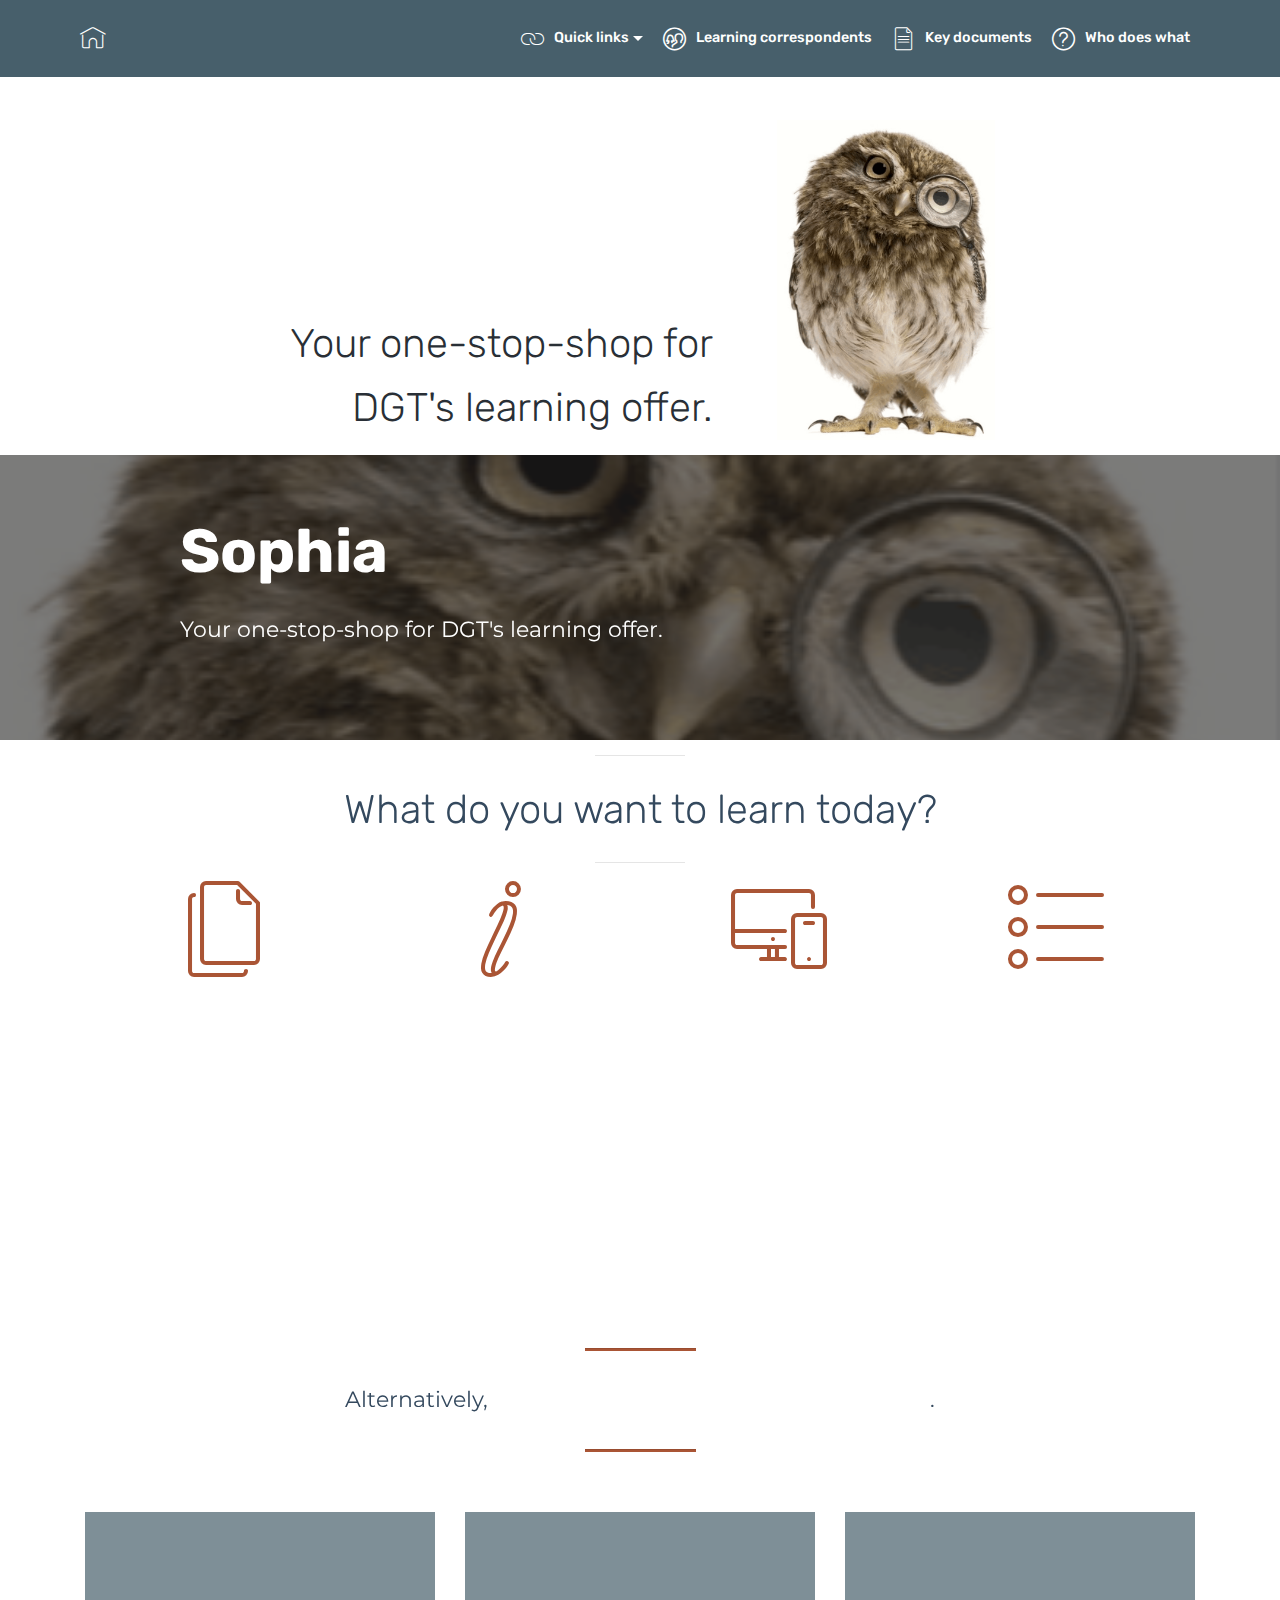
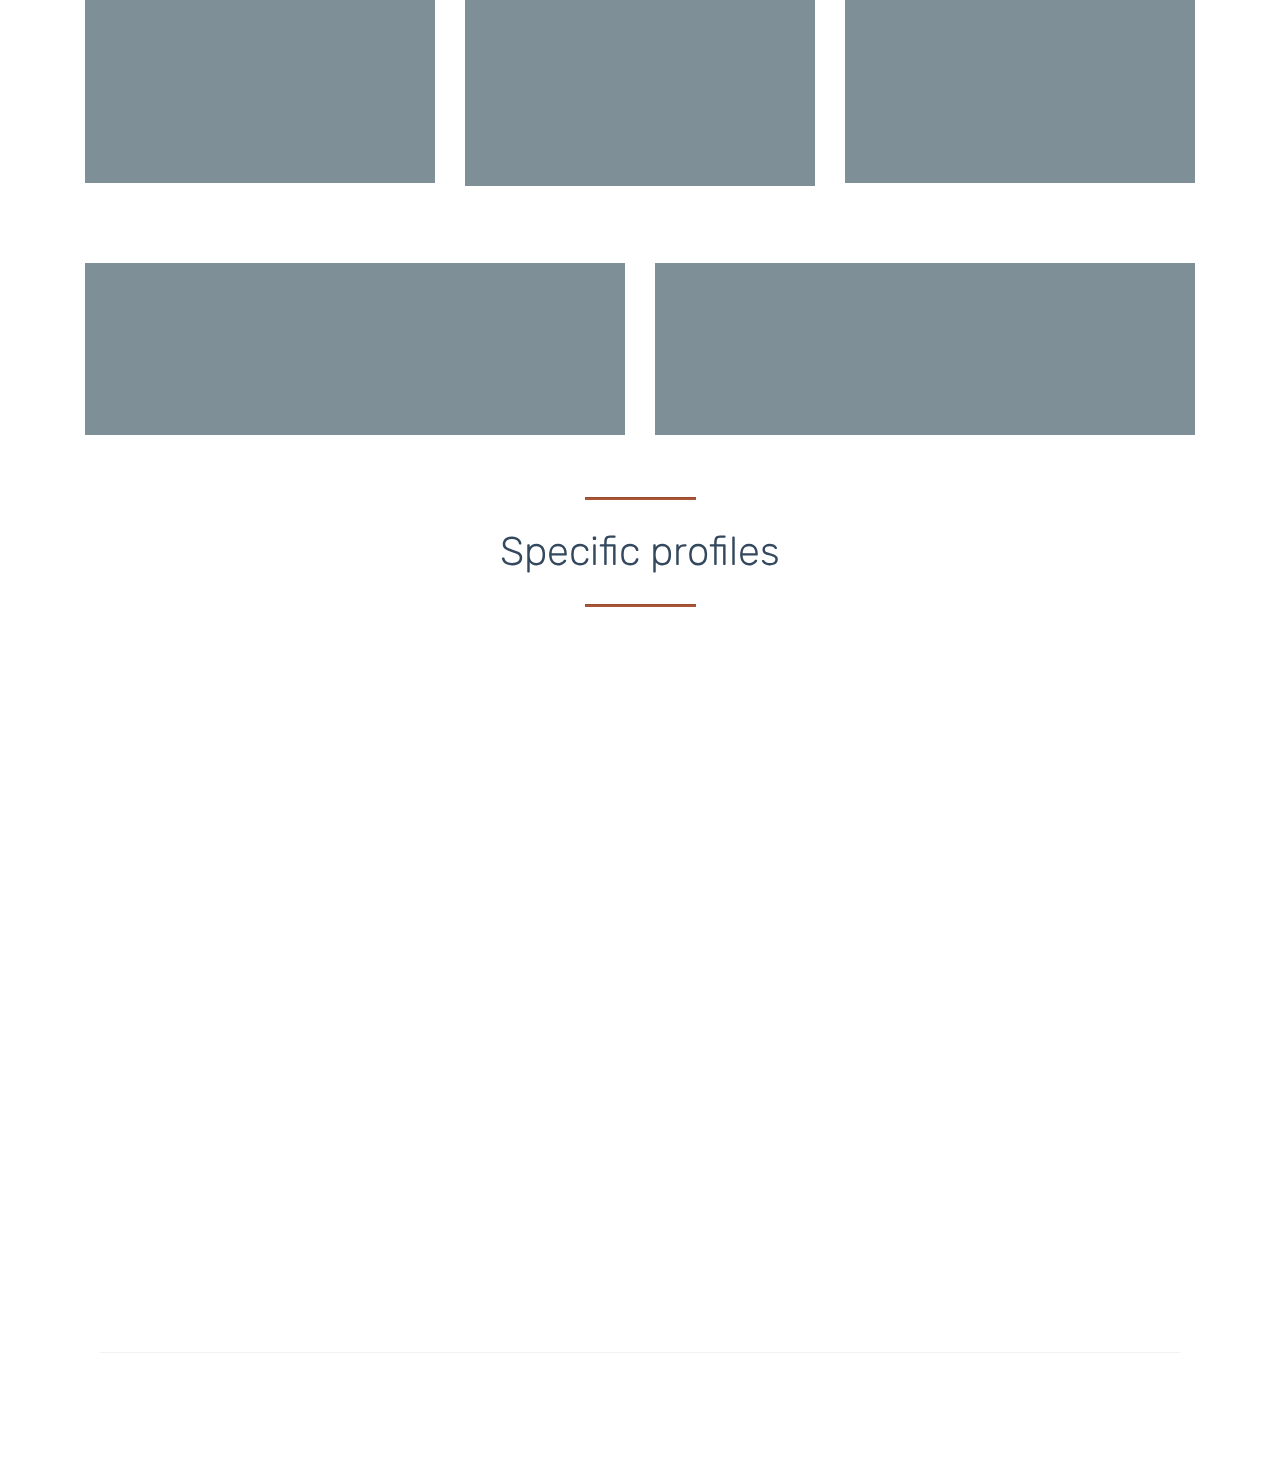
==== commit 931b15e7: "create github pages" ====
--- a/index.html
+++ b/index.html
@@ -63,7 +63,7 @@
     </nav>
 </section>
 
-<section class="engine"><a href="https://mobirise.info/s">bootstrap themes</a></section><section class="mbr-section content6 cid-rQtrkgzfmn" id="content6-p">
+<section class="engine"><a href="https://mobirise.info/t">amp template</a></section><section class="mbr-section content6 cid-rQtrkgzfmn" id="content6-p">
     
      
     
@@ -129,7 +129,7 @@
 
             <div class="card p-3 col-12 col-md-6 col-lg-3">
                 <div class="card-img pb-3">
-                    <span class="mbr-iconfont mbri-pages" style="color: rgb(221, 110, 66); fill: rgb(221, 110, 66);"></span>
+                    <span class="mbr-iconfont mbri-pages" style="color: rgb(170, 85, 53); fill: rgb(170, 85, 53);"></span>
                 </div>
                 <div class="card-box">
                     <h4 class="card-title py-3 mbr-fonts-style display-5">
@@ -141,7 +141,7 @@
 
             <div class="card p-3 col-12 col-md-6 col-lg-3">
                 <div class="card-img pb-3">
-                    <span class="mbr-iconfont mbri-italic" style="color: rgb(221, 110, 66); fill: rgb(221, 110, 66);"></span>
+                    <span class="mbr-iconfont mbri-italic" style="color: rgb(170, 85, 53); fill: rgb(170, 85, 53);"></span>
                 </div>
                 <div class="card-box">
                     <h4 class="card-title py-3 mbr-fonts-style display-5">
@@ -152,7 +152,7 @@
 
             <div class="card p-3 col-12 col-md-6 col-lg-3">
                 <div class="card-img pb-3">
-                    <span class="mbr-iconfont mbri-responsive" style="color: rgb(221, 110, 66); fill: rgb(221, 110, 66);"></span>
+                    <span class="mbr-iconfont mbri-responsive" style="color: rgb(170, 85, 53); fill: rgb(170, 85, 53);"></span>
                 </div>
                 <div class="card-box">
                     <h4 class="card-title py-3 mbr-fonts-style display-5">Digital skills</h4>
@@ -163,7 +163,7 @@
 
             <div class="card p-3 col-12 col-md-6 col-lg-3">
                 <div class="card-img pb-3">
-                    <span class="mbr-iconfont mbri-bulleted-list" style="color: rgb(221, 110, 66); fill: rgb(221, 110, 66);"></span>
+                    <span class="mbr-iconfont mbri-bulleted-list" style="color: rgb(170, 85, 53); fill: rgb(170, 85, 53);"></span>
                 </div>
                 <div class="card-box">
                     <h4 class="card-title py-3 mbr-fonts-style display-5">
@@ -418,7 +418,7 @@
                 </p>
                 <div class="media-container-column" data-form-type="formoid">
                     <!---Formbuilder Form--->
-                    <form action="https://mobirise.com/" method="POST" class="mbr-form form-with-styler" data-form-title="Mobirise Form"><input type="hidden" name="email" data-form-email="true" value="5q9kFPkWURg62c6hHh8z8cMnNm2EO1gDUq36c0zYtVjB7NbPCIVto2SXGeI4YJciVAzuist9mC2xTCamp5l3bDg0Velo3Xdcw24l4iYFH3hTvWrgaI64zIJsc+lTnuKF">
+                    <form action="https://mobirise.com/" method="POST" class="mbr-form form-with-styler" data-form-title="Mobirise Form"><input type="hidden" name="email" data-form-email="true" value="LJHPknN3DVFeZr2eqyQboRziXHaRWafdEAImLD1/RilZyJ3iuPeNdKSe50xeF2iBg42QBIR6FhymsQ753iwAitdinGCzfdVDMmNLiS7CYfERs8PgqakQT6rFBNegERxr">
                         <div class="row form-inline justify-content-center">
                             <div hidden="hidden" data-form-alert="" class="alert alert-success col-12">Thanks for filling out the form!</div>
                             <div hidden="hidden" data-form-alert-danger="" class="alert alert-danger col-12">
--- a/assets/mobirise/css/mbr-additional.css
+++ b/assets/mobirise/css/mbr-additional.css
@@ -93,7 +93,7 @@
   border-radius: 3px;
 }
 .bg-primary {
-  background-color: #e29930 !important;
+  background-color: #aa5535 !important;
 }
 .bg-success {
   background-color: #f7ed4a !important;
@@ -109,8 +109,8 @@
 }
 .btn-primary,
 .btn-primary:active {
-  background-color: #e29930 !important;
-  border-color: #e29930 !important;
+  background-color: #aa5535 !important;
+  border-color: #aa5535 !important;
   color: #ffffff !important;
 }
 .btn-primary:hover,
@@ -118,14 +118,14 @@
 .btn-primary.focus,
 .btn-primary.active {
   color: #ffffff !important;
-  background-color: #ad7018 !important;
-  border-color: #ad7018 !important;
+  background-color: #703823 !important;
+  border-color: #703823 !important;
 }
 .btn-primary.disabled,
 .btn-primary:disabled {
   color: #ffffff !important;
-  background-color: #ad7018 !important;
-  border-color: #ad7018 !important;
+  background-color: #703823 !important;
+  border-color: #703823 !important;
 }
 .btn-secondary,
 .btn-secondary:active {
@@ -273,22 +273,22 @@
 .btn-primary-outline,
 .btn-primary-outline:active {
   background: none;
-  border-color: #976215;
-  color: #976215;
+  border-color: #5c2e1d;
+  color: #5c2e1d;
 }
 .btn-primary-outline:hover,
 .btn-primary-outline:focus,
 .btn-primary-outline.focus,
 .btn-primary-outline.active {
   color: #ffffff;
-  background-color: #e29930;
-  border-color: #e29930;
+  background-color: #aa5535;
+  border-color: #aa5535;
 }
 .btn-primary-outline.disabled,
 .btn-primary-outline:disabled {
   color: #ffffff !important;
-  background-color: #e29930 !important;
-  border-color: #e29930 !important;
+  background-color: #aa5535 !important;
+  border-color: #aa5535 !important;
 }
 .btn-secondary-outline,
 .btn-secondary-outline:active {
@@ -425,7 +425,7 @@
   border-color: #ffffff;
 }
 .text-primary {
-  color: #e29930 !important;
+  color: #aa5535 !important;
 }
 .text-secondary {
   color: #ff3366 !important;
@@ -450,7 +450,7 @@
 }
 a.text-primary:hover,
 a.text-primary:focus {
-  color: #976215 !important;
+  color: #5c2e1d !important;
 }
 a.text-secondary:hover,
 a.text-secondary:focus {
@@ -508,8 +508,8 @@
   border-radius: 100px !important;
 }
 .mbr-gallery-filter li.active .btn {
-  background-color: #e29930;
-  border-color: #e29930;
+  background-color: #aa5535;
+  border-color: #aa5535;
   color: #ffffff;
 }
 .mbr-gallery-filter li.active .btn:focus {
@@ -520,11 +520,11 @@
 }
 a,
 a:hover {
-  color: #e29930;
+  color: #aa5535;
 }
 .mbr-plan-header.bg-primary .mbr-plan-subtitle,
 .mbr-plan-header.bg-primary .mbr-plan-price-desc {
-  color: #fbf1e3;
+  color: #d99c85;
 }
 .mbr-plan-header.bg-success .mbr-plan-subtitle,
 .mbr-plan-header.bg-success .mbr-plan-price-desc {
@@ -555,7 +555,7 @@
   font-size: 1.6rem;
 }
 blockquote {
-  border-color: #e29930;
+  border-color: #aa5535;
 }
 /* Forms */
 .mbr-form .btn {
@@ -611,11 +611,11 @@
 /* Footer */
 .mbr-footer-content li::before,
 .mbr-footer .mbr-contacts li::before {
-  background: #e29930;
+  background: #aa5535;
 }
 .mbr-footer-content li a:hover,
 .mbr-footer .mbr-contacts li a:hover {
-  color: #e29930;
+  color: #aa5535;
 }
 .footer3 input[type="email"],
 .footer4 input[type="email"] {
@@ -657,7 +657,7 @@
 }
 .jq-selectbox li:hover,
 .jq-selectbox li.selected {
-  background-color: #e29930;
+  background-color: #aa5535;
   color: #ffffff;
 }
 .jq-selectbox .jq-selectbox__trigger-arrow,
@@ -670,14 +670,14 @@
 .jq-selectbox:hover .jq-selectbox__trigger-arrow,
 .jq-number__spin.minus:hover:after,
 .jq-number__spin.plus:hover:after {
-  border-top-color: #e29930;
-  border-bottom-color: #e29930;
+  border-top-color: #aa5535;
+  border-bottom-color: #aa5535;
 }
 .xdsoft_datetimepicker .xdsoft_calendar td.xdsoft_default,
 .xdsoft_datetimepicker .xdsoft_calendar td.xdsoft_current,
 .xdsoft_datetimepicker .xdsoft_timepicker .xdsoft_time_box > div > div.xdsoft_current {
-  color: #000000 !important;
-  background-color: #e29930 !important;
+  color: #ffffff !important;
+  background-color: #aa5535 !important;
   box-shadow: none !important;
 }
 .xdsoft_datetimepicker .xdsoft_calendar td:hover,
@@ -706,7 +706,7 @@
   top: 50%;
   left: 50%;
   transform: translateX(-50%) translateY(-50%);
-  background-image: url("data:image/svg+xml;charset=UTF-8,%3csvg width='32' height='32' viewBox='0 0 64 64' xmlns='http://www.w3.org/2000/svg' stroke='%23e29930' %3e%3cg fill='none' fill-rule='evenodd'%3e%3cg transform='translate(16 16)' stroke-width='2'%3e%3ccircle stroke-opacity='.5' cx='16' cy='16' r='16'/%3e%3cpath d='M32 16c0-9.94-8.06-16-16-16'%3e%3canimateTransform attributeName='transform' type='rotate' from='0 16 16' to='360 16 16' dur='1s' repeatCount='indefinite'/%3e%3c/path%3e%3c/g%3e%3c/g%3e%3c/svg%3e");
+  background-image: url("data:image/svg+xml;charset=UTF-8,%3csvg width='32' height='32' viewBox='0 0 64 64' xmlns='http://www.w3.org/2000/svg' stroke='%23aa5535' %3e%3cg fill='none' fill-rule='evenodd'%3e%3cg transform='translate(16 16)' stroke-width='2'%3e%3ccircle stroke-opacity='.5' cx='16' cy='16' r='16'/%3e%3cpath d='M32 16c0-9.94-8.06-16-16-16'%3e%3canimateTransform attributeName='transform' type='rotate' from='0 16 16' to='360 16 16' dur='1s' repeatCount='indefinite'/%3e%3c/path%3e%3c/g%3e%3c/g%3e%3c/svg%3e");
 }
 section.lazy-placeholder:after {
   opacity: 0.3;
@@ -757,12 +757,12 @@
 }
 .cid-qTkzRZLJNu .navbar {
   padding: .5rem 0;
-  background: #1a7c8b;
+  background: #475f6b;
   transition: none;
   min-height: 77px;
 }
 .cid-qTkzRZLJNu .navbar-dropdown.bg-color.transparent.opened {
-  background: #1a7c8b;
+  background: #475f6b;
 }
 .cid-qTkzRZLJNu a {
   font-style: normal;
@@ -846,7 +846,7 @@
   padding-bottom: 0;
 }
 .cid-qTkzRZLJNu .dropdown .dropdown-menu {
-  background: #1a7c8b;
+  background: #475f6b;
   display: none;
   position: absolute;
   min-width: 5rem;
@@ -1158,7 +1158,7 @@
 }
 .cid-rQttvysTRz .section-text {
   padding: 2rem 0;
-  color: #292f36;
+  color: #34495e;
 }
 .cid-rQttvysTRz .inner-container {
   margin: 0 auto;
@@ -1174,7 +1174,7 @@
   background-color: #ffffff;
 }
 .cid-rPLjO9c4mX .mbr-text {
-  color: #292f36;
+  color: #34495e;
 }
 .cid-rPLjO9c4mX h4 {
   text-align: center;
@@ -1188,13 +1188,13 @@
 }
 .cid-rPLjO9c4mX .card-title,
 .cid-rPLjO9c4mX .card-img {
-  color: #dd6e42;
+  color: #aa5535;
 }
 .cid-rPLjO9c4mX .mbr-text P {
   text-align: center;
 }
 .cid-rPLjO9c4mX P {
-  color: #292f36;
+  color: #34495e;
 }
 .cid-rQM2eQApDv {
   padding-top: 0px;
@@ -1202,15 +1202,15 @@
   background-color: #ffffff;
 }
 .cid-rQM2eQApDv .line {
-  background-color: #e29930;
-  color: #e29930;
+  background-color: #aa5535;
+  color: #aa5535;
   align: center;
   height: 2px;
   margin: 0 auto;
 }
 .cid-rQM2eQApDv .section-text {
   padding: 2rem 0;
-  color: #5b686b;
+  color: #34495e;
 }
 .cid-rQM2eQApDv .inner-container {
   margin: 0 auto;
@@ -1231,7 +1231,7 @@
 .cid-rPLjTHpTtQ .card-box {
   z-index: 1;
   position: relative;
-  background-color: rgba(15, 118, 153, 0.6);
+  background-color: rgba(71, 95, 107, 0.7);
   height: 100%;
   width: 100%;
   pointer-events: none;
@@ -1281,7 +1281,7 @@
 .cid-rQM5VVPh1n .card-box {
   z-index: 1;
   position: relative;
-  background-color: rgba(15, 118, 153, 0.6);
+  background-color: rgba(71, 95, 107, 0.7);
   height: 100%;
   width: 100%;
   pointer-events: none;
@@ -1326,15 +1326,15 @@
   background-color: #ffffff;
 }
 .cid-rQLNPMZ4Ec .line {
-  background-color: #e29930;
-  color: #e29930;
+  background-color: #aa5535;
+  color: #aa5535;
   align: center;
   height: 2px;
   margin: 0 auto;
 }
 .cid-rQLNPMZ4Ec .section-text {
   padding: 2rem 0;
-  color: #5b686b;
+  color: #34495e;
 }
 .cid-rQLNPMZ4Ec .inner-container {
   margin: 0 auto;
@@ -1358,7 +1358,7 @@
   flex-wrap: wrap;
 }
 .cid-rQtzzE6IU0 .mbr-text {
-  color: #767676;
+  color: #34495e;
 }
 .cid-rQtzzE6IU0 .mbr-author-desc {
   display: block;
@@ -1497,6 +1497,9 @@
     margin: 0;
   }
 }
+.cid-rPLkDaVbYn .foot-title {
+  color: #34495e;
+}
 .cid-rSbs95xikN {
   padding-top: 120px;
   padding-bottom: 15px;
@@ -1507,12 +1510,12 @@
 }
 .cid-qTkzRZLJNu .navbar {
   padding: .5rem 0;
-  background: #54717e;
+  background: #475f6b;
   transition: none;
   min-height: 77px;
 }
 .cid-qTkzRZLJNu .navbar-dropdown.bg-color.transparent.opened {
-  background: #54717e;
+  background: #475f6b;
 }
 .cid-qTkzRZLJNu a {
   font-style: normal;
@@ -1596,7 +1599,7 @@
   padding-bottom: 0;
 }
 .cid-qTkzRZLJNu .dropdown .dropdown-menu {
-  background: #54717e;
+  background: #475f6b;
   display: none;
   position: absolute;
   min-width: 5rem;
@@ -1914,25 +1917,25 @@
   padding: .5rem;
 }
 .cid-rSbNnLspeV .nav-tabs .nav-link {
-  color: #e29930;
+  color: #aa5535;
   font-style: normal;
   font-weight: 500;
-  border: 1px solid #e29930;
+  border: 1px solid #aa5535;
   transition: all .5s;
 }
 .cid-rSbNnLspeV .nav-tabs .nav-link:hover {
   cursor: pointer;
-  background-color: #54717e;
+  background-color: #475f6b;
 }
 .cid-rSbNnLspeV .nav-tabs .nav-link.active {
   font-weight: 500;
   color: #ffffff;
   font-style: normal;
-  background-color: #54717e;
-  border-color: #54717e;
+  background-color: #475f6b;
+  border-color: #475f6b;
 }
 .cid-rSbNnLspeV .nav-tabs .nav-link.active:hover {
-  background-color: #54717e;
+  background-color: #475f6b;
 }
 .cid-rSbNnLspeV p {
   color: #ffffff;
@@ -1944,7 +1947,7 @@
   color: #4991a3;
 }
 .cid-rSbNnLspeV P {
-  color: #635a51;
+  color: #34495e;
   text-align: right;
 }
 .cid-rSbjsRTm3Z {
@@ -1954,12 +1957,12 @@
 }
 .cid-qTkzRZLJNu .navbar {
   padding: .5rem 0;
-  background: #54717e;
+  background: #475f6b;
   transition: none;
   min-height: 77px;
 }
 .cid-qTkzRZLJNu .navbar-dropdown.bg-color.transparent.opened {
-  background: #54717e;
+  background: #475f6b;
 }
 .cid-qTkzRZLJNu a {
   font-style: normal;
@@ -2043,7 +2046,7 @@
   padding-bottom: 0;
 }
 .cid-qTkzRZLJNu .dropdown .dropdown-menu {
-  background: #54717e;
+  background: #475f6b;
   display: none;
   position: absolute;
   min-width: 5rem;
@@ -2361,25 +2364,25 @@
   padding: .5rem;
 }
 .cid-rQQuOWA7jG .nav-tabs .nav-link {
-  color: #e29930;
+  color: #b8860b;
   font-style: normal;
   font-weight: 500;
-  border: 1px solid #e29930;
+  border: 1px solid #b8860b;
   transition: all .5s;
 }
 .cid-rQQuOWA7jG .nav-tabs .nav-link:hover {
   cursor: pointer;
-  background-color: #4991a3;
+  background-color: #475f6b;
 }
 .cid-rQQuOWA7jG .nav-tabs .nav-link.active {
   font-weight: 500;
   color: #ffffff;
   font-style: normal;
-  background-color: #4991a3;
-  border-color: #4991a3;
+  background-color: #475f6b;
+  border-color: #475f6b;
 }
 .cid-rQQuOWA7jG .nav-tabs .nav-link.active:hover {
-  background-color: #4991a3;
+  background-color: #475f6b;
 }
 .cid-rQQuOWA7jG p {
   color: #ffffff;
@@ -2391,13 +2394,13 @@
   color: #4991a3;
 }
 .cid-rQQuOWA7jG P {
-  color: #635a51;
+  color: #34495e;
   text-align: right;
 }
 .cid-rSblQhqqzf {
   padding-top: 105px;
   padding-bottom: 15px;
-  background-image: url("../../../assets/images/background46.jpg");
+  background-image: url("../../../assets/images/background43.jpg");
 }
 .cid-rSblQhqqzf .mbr-section-subtitle {
   text-align: center;
@@ -2416,7 +2419,7 @@
 }
 .cid-rQt62qKSXl .section-text {
   padding: 2rem 0;
-  color: #1a7c8b;
+  color: #34495e;
 }
 .cid-rQt62qKSXl .inner-container {
   margin: 0 auto;
@@ -2428,12 +2431,12 @@
 }
 .cid-qTkzRZLJNu .navbar {
   padding: .5rem 0;
-  background: #54717e;
+  background: #475f6b;
   transition: none;
   min-height: 77px;
 }
 .cid-qTkzRZLJNu .navbar-dropdown.bg-color.transparent.opened {
-  background: #54717e;
+  background: #475f6b;
 }
 .cid-qTkzRZLJNu a {
   font-style: normal;
@@ -2517,7 +2520,7 @@
   padding-bottom: 0;
 }
 .cid-qTkzRZLJNu .dropdown .dropdown-menu {
-  background: #54717e;
+  background: #475f6b;
   display: none;
   position: absolute;
   min-width: 5rem;
@@ -2857,7 +2860,7 @@
 }
 .cid-rQcXomp9ZA .card-title {
   text-align: center;
-  color: #de732b;
+  color: #aa5535;
 }
 .cid-rQcXzsFKFl {
   padding-top: 15px;
@@ -2901,4 +2904,5 @@
 }
 .cid-rQcXzsFKFl .card-title {
   text-align: center;
-}
+  color: #aa5535;
+}
--- a/assets/mobirise/css/mbr-additional.css
+++ b/assets/mobirise/css/mbr-additional.css
@@ -93,7 +93,7 @@
   border-radius: 3px;
 }
 .bg-primary {
-  background-color: #e29930 !important;
+  background-color: #aa5535 !important;
 }
 .bg-success {
   background-color: #f7ed4a !important;
@@ -109,8 +109,8 @@
 }
 .btn-primary,
 .btn-primary:active {
-  background-color: #e29930 !important;
-  border-color: #e29930 !important;
+  background-color: #aa5535 !important;
+  border-color: #aa5535 !important;
   color: #ffffff !important;
 }
 .btn-primary:hover,
@@ -118,14 +118,14 @@
 .btn-primary.focus,
 .btn-primary.active {
   color: #ffffff !important;
-  background-color: #ad7018 !important;
-  border-color: #ad7018 !important;
+  background-color: #703823 !important;
+  border-color: #703823 !important;
 }
 .btn-primary.disabled,
 .btn-primary:disabled {
   color: #ffffff !important;
-  background-color: #ad7018 !important;
-  border-color: #ad7018 !important;
+  background-color: #703823 !important;
+  border-color: #703823 !important;
 }
 .btn-secondary,
 .btn-secondary:active {
@@ -273,22 +273,22 @@
 .btn-primary-outline,
 .btn-primary-outline:active {
   background: none;
-  border-color: #976215;
-  color: #976215;
+  border-color: #5c2e1d;
+  color: #5c2e1d;
 }
 .btn-primary-outline:hover,
 .btn-primary-outline:focus,
 .btn-primary-outline.focus,
 .btn-primary-outline.active {
   color: #ffffff;
-  background-color: #e29930;
-  border-color: #e29930;
+  background-color: #aa5535;
+  border-color: #aa5535;
 }
 .btn-primary-outline.disabled,
 .btn-primary-outline:disabled {
   color: #ffffff !important;
-  background-color: #e29930 !important;
-  border-color: #e29930 !important;
+  background-color: #aa5535 !important;
+  border-color: #aa5535 !important;
 }
 .btn-secondary-outline,
 .btn-secondary-outline:active {
@@ -425,7 +425,7 @@
   border-color: #ffffff;
 }
 .text-primary {
-  color: #e29930 !important;
+  color: #aa5535 !important;
 }
 .text-secondary {
   color: #ff3366 !important;
@@ -450,7 +450,7 @@
 }
 a.text-primary:hover,
 a.text-primary:focus {
-  color: #976215 !important;
+  color: #5c2e1d !important;
 }
 a.text-secondary:hover,
 a.text-secondary:focus {
@@ -508,8 +508,8 @@
   border-radius: 100px !important;
 }
 .mbr-gallery-filter li.active .btn {
-  background-color: #e29930;
-  border-color: #e29930;
+  background-color: #aa5535;
+  border-color: #aa5535;
   color: #ffffff;
 }
 .mbr-gallery-filter li.active .btn:focus {
@@ -520,11 +520,11 @@
 }
 a,
 a:hover {
-  color: #e29930;
+  color: #aa5535;
 }
 .mbr-plan-header.bg-primary .mbr-plan-subtitle,
 .mbr-plan-header.bg-primary .mbr-plan-price-desc {
-  color: #fbf1e3;
+  color: #d99c85;
 }
 .mbr-plan-header.bg-success .mbr-plan-subtitle,
 .mbr-plan-header.bg-success .mbr-plan-price-desc {
@@ -555,7 +555,7 @@
   font-size: 1.6rem;
 }
 blockquote {
-  border-color: #e29930;
+  border-color: #aa5535;
 }
 /* Forms */
 .mbr-form .btn {
@@ -611,11 +611,11 @@
 /* Footer */
 .mbr-footer-content li::before,
 .mbr-footer .mbr-contacts li::before {
-  background: #e29930;
+  background: #aa5535;
 }
 .mbr-footer-content li a:hover,
 .mbr-footer .mbr-contacts li a:hover {
-  color: #e29930;
+  color: #aa5535;
 }
 .footer3 input[type="email"],
 .footer4 input[type="email"] {
@@ -657,7 +657,7 @@
 }
 .jq-selectbox li:hover,
 .jq-selectbox li.selected {
-  background-color: #e29930;
+  background-color: #aa5535;
   color: #ffffff;
 }
 .jq-selectbox .jq-selectbox__trigger-arrow,
@@ -670,14 +670,14 @@
 .jq-selectbox:hover .jq-selectbox__trigger-arrow,
 .jq-number__spin.minus:hover:after,
 .jq-number__spin.plus:hover:after {
-  border-top-color: #e29930;
-  border-bottom-color: #e29930;
+  border-top-color: #aa5535;
+  border-bottom-color: #aa5535;
 }
 .xdsoft_datetimepicker .xdsoft_calendar td.xdsoft_default,
 .xdsoft_datetimepicker .xdsoft_calendar td.xdsoft_current,
 .xdsoft_datetimepicker .xdsoft_timepicker .xdsoft_time_box > div > div.xdsoft_current {
-  color: #000000 !important;
-  background-color: #e29930 !important;
+  color: #ffffff !important;
+  background-color: #aa5535 !important;
   box-shadow: none !important;
 }
 .xdsoft_datetimepicker .xdsoft_calendar td:hover,
@@ -706,7 +706,7 @@
   top: 50%;
   left: 50%;
   transform: translateX(-50%) translateY(-50%);
-  background-image: url("data:image/svg+xml;charset=UTF-8,%3csvg width='32' height='32' viewBox='0 0 64 64' xmlns='http://www.w3.org/2000/svg' stroke='%23e29930' %3e%3cg fill='none' fill-rule='evenodd'%3e%3cg transform='translate(16 16)' stroke-width='2'%3e%3ccircle stroke-opacity='.5' cx='16' cy='16' r='16'/%3e%3cpath d='M32 16c0-9.94-8.06-16-16-16'%3e%3canimateTransform attributeName='transform' type='rotate' from='0 16 16' to='360 16 16' dur='1s' repeatCount='indefinite'/%3e%3c/path%3e%3c/g%3e%3c/g%3e%3c/svg%3e");
+  background-image: url("data:image/svg+xml;charset=UTF-8,%3csvg width='32' height='32' viewBox='0 0 64 64' xmlns='http://www.w3.org/2000/svg' stroke='%23aa5535' %3e%3cg fill='none' fill-rule='evenodd'%3e%3cg transform='translate(16 16)' stroke-width='2'%3e%3ccircle stroke-opacity='.5' cx='16' cy='16' r='16'/%3e%3cpath d='M32 16c0-9.94-8.06-16-16-16'%3e%3canimateTransform attributeName='transform' type='rotate' from='0 16 16' to='360 16 16' dur='1s' repeatCount='indefinite'/%3e%3c/path%3e%3c/g%3e%3c/g%3e%3c/svg%3e");
 }
 section.lazy-placeholder:after {
   opacity: 0.3;
@@ -757,12 +757,12 @@
 }
 .cid-qTkzRZLJNu .navbar {
   padding: .5rem 0;
-  background: #1a7c8b;
+  background: #475f6b;
   transition: none;
   min-height: 77px;
 }
 .cid-qTkzRZLJNu .navbar-dropdown.bg-color.transparent.opened {
-  background: #1a7c8b;
+  background: #475f6b;
 }
 .cid-qTkzRZLJNu a {
   font-style: normal;
@@ -846,7 +846,7 @@
   padding-bottom: 0;
 }
 .cid-qTkzRZLJNu .dropdown .dropdown-menu {
-  background: #1a7c8b;
+  background: #475f6b;
   display: none;
   position: absolute;
   min-width: 5rem;
@@ -1158,7 +1158,7 @@
 }
 .cid-rQttvysTRz .section-text {
   padding: 2rem 0;
-  color: #292f36;
+  color: #34495e;
 }
 .cid-rQttvysTRz .inner-container {
   margin: 0 auto;
@@ -1174,7 +1174,7 @@
   background-color: #ffffff;
 }
 .cid-rPLjO9c4mX .mbr-text {
-  color: #292f36;
+  color: #34495e;
 }
 .cid-rPLjO9c4mX h4 {
   text-align: center;
@@ -1188,13 +1188,13 @@
 }
 .cid-rPLjO9c4mX .card-title,
 .cid-rPLjO9c4mX .card-img {
-  color: #dd6e42;
+  color: #aa5535;
 }
 .cid-rPLjO9c4mX .mbr-text P {
   text-align: center;
 }
 .cid-rPLjO9c4mX P {
-  color: #292f36;
+  color: #34495e;
 }
 .cid-rQM2eQApDv {
   padding-top: 0px;
@@ -1202,15 +1202,15 @@
   background-color: #ffffff;
 }
 .cid-rQM2eQApDv .line {
-  background-color: #e29930;
-  color: #e29930;
+  background-color: #aa5535;
+  color: #aa5535;
   align: center;
   height: 2px;
   margin: 0 auto;
 }
 .cid-rQM2eQApDv .section-text {
   padding: 2rem 0;
-  color: #5b686b;
+  color: #34495e;
 }
 .cid-rQM2eQApDv .inner-container {
   margin: 0 auto;
@@ -1231,7 +1231,7 @@
 .cid-rPLjTHpTtQ .card-box {
   z-index: 1;
   position: relative;
-  background-color: rgba(15, 118, 153, 0.6);
+  background-color: rgba(71, 95, 107, 0.7);
   height: 100%;
   width: 100%;
   pointer-events: none;
@@ -1281,7 +1281,7 @@
 .cid-rQM5VVPh1n .card-box {
   z-index: 1;
   position: relative;
-  background-color: rgba(15, 118, 153, 0.6);
+  background-color: rgba(71, 95, 107, 0.7);
   height: 100%;
   width: 100%;
   pointer-events: none;
@@ -1326,15 +1326,15 @@
   background-color: #ffffff;
 }
 .cid-rQLNPMZ4Ec .line {
-  background-color: #e29930;
-  color: #e29930;
+  background-color: #aa5535;
+  color: #aa5535;
   align: center;
   height: 2px;
   margin: 0 auto;
 }
 .cid-rQLNPMZ4Ec .section-text {
   padding: 2rem 0;
-  color: #5b686b;
+  color: #34495e;
 }
 .cid-rQLNPMZ4Ec .inner-container {
   margin: 0 auto;
@@ -1358,7 +1358,7 @@
   flex-wrap: wrap;
 }
 .cid-rQtzzE6IU0 .mbr-text {
-  color: #767676;
+  color: #34495e;
 }
 .cid-rQtzzE6IU0 .mbr-author-desc {
   display: block;
@@ -1497,6 +1497,9 @@
     margin: 0;
   }
 }
+.cid-rPLkDaVbYn .foot-title {
+  color: #34495e;
+}
 .cid-rSbs95xikN {
   padding-top: 120px;
   padding-bottom: 15px;
@@ -1507,12 +1510,12 @@
 }
 .cid-qTkzRZLJNu .navbar {
   padding: .5rem 0;
-  background: #54717e;
+  background: #475f6b;
   transition: none;
   min-height: 77px;
 }
 .cid-qTkzRZLJNu .navbar-dropdown.bg-color.transparent.opened {
-  background: #54717e;
+  background: #475f6b;
 }
 .cid-qTkzRZLJNu a {
   font-style: normal;
@@ -1596,7 +1599,7 @@
   padding-bottom: 0;
 }
 .cid-qTkzRZLJNu .dropdown .dropdown-menu {
-  background: #54717e;
+  background: #475f6b;
   display: none;
   position: absolute;
   min-width: 5rem;
@@ -1914,25 +1917,25 @@
   padding: .5rem;
 }
 .cid-rSbNnLspeV .nav-tabs .nav-link {
-  color: #e29930;
+  color: #aa5535;
   font-style: normal;
   font-weight: 500;
-  border: 1px solid #e29930;
+  border: 1px solid #aa5535;
   transition: all .5s;
 }
 .cid-rSbNnLspeV .nav-tabs .nav-link:hover {
   cursor: pointer;
-  background-color: #54717e;
+  background-color: #475f6b;
 }
 .cid-rSbNnLspeV .nav-tabs .nav-link.active {
   font-weight: 500;
   color: #ffffff;
   font-style: normal;
-  background-color: #54717e;
-  border-color: #54717e;
+  background-color: #475f6b;
+  border-color: #475f6b;
 }
 .cid-rSbNnLspeV .nav-tabs .nav-link.active:hover {
-  background-color: #54717e;
+  background-color: #475f6b;
 }
 .cid-rSbNnLspeV p {
   color: #ffffff;
@@ -1944,7 +1947,7 @@
   color: #4991a3;
 }
 .cid-rSbNnLspeV P {
-  color: #635a51;
+  color: #34495e;
   text-align: right;
 }
 .cid-rSbjsRTm3Z {
@@ -1954,12 +1957,12 @@
 }
 .cid-qTkzRZLJNu .navbar {
   padding: .5rem 0;
-  background: #54717e;
+  background: #475f6b;
   transition: none;
   min-height: 77px;
 }
 .cid-qTkzRZLJNu .navbar-dropdown.bg-color.transparent.opened {
-  background: #54717e;
+  background: #475f6b;
 }
 .cid-qTkzRZLJNu a {
   font-style: normal;
@@ -2043,7 +2046,7 @@
   padding-bottom: 0;
 }
 .cid-qTkzRZLJNu .dropdown .dropdown-menu {
-  background: #54717e;
+  background: #475f6b;
   display: none;
   position: absolute;
   min-width: 5rem;
@@ -2361,25 +2364,25 @@
   padding: .5rem;
 }
 .cid-rQQuOWA7jG .nav-tabs .nav-link {
-  color: #e29930;
+  color: #b8860b;
   font-style: normal;
   font-weight: 500;
-  border: 1px solid #e29930;
+  border: 1px solid #b8860b;
   transition: all .5s;
 }
 .cid-rQQuOWA7jG .nav-tabs .nav-link:hover {
   cursor: pointer;
-  background-color: #4991a3;
+  background-color: #475f6b;
 }
 .cid-rQQuOWA7jG .nav-tabs .nav-link.active {
   font-weight: 500;
   color: #ffffff;
   font-style: normal;
-  background-color: #4991a3;
-  border-color: #4991a3;
+  background-color: #475f6b;
+  border-color: #475f6b;
 }
 .cid-rQQuOWA7jG .nav-tabs .nav-link.active:hover {
-  background-color: #4991a3;
+  background-color: #475f6b;
 }
 .cid-rQQuOWA7jG p {
   color: #ffffff;
@@ -2391,13 +2394,13 @@
   color: #4991a3;
 }
 .cid-rQQuOWA7jG P {
-  color: #635a51;
+  color: #34495e;
   text-align: right;
 }
 .cid-rSblQhqqzf {
   padding-top: 105px;
   padding-bottom: 15px;
-  background-image: url("../../../assets/images/background46.jpg");
+  background-image: url("../../../assets/images/background43.jpg");
 }
 .cid-rSblQhqqzf .mbr-section-subtitle {
   text-align: center;
@@ -2416,7 +2419,7 @@
 }
 .cid-rQt62qKSXl .section-text {
   padding: 2rem 0;
-  color: #1a7c8b;
+  color: #34495e;
 }
 .cid-rQt62qKSXl .inner-container {
   margin: 0 auto;
@@ -2428,12 +2431,12 @@
 }
 .cid-qTkzRZLJNu .navbar {
   padding: .5rem 0;
-  background: #54717e;
+  background: #475f6b;
   transition: none;
   min-height: 77px;
 }
 .cid-qTkzRZLJNu .navbar-dropdown.bg-color.transparent.opened {
-  background: #54717e;
+  background: #475f6b;
 }
 .cid-qTkzRZLJNu a {
   font-style: normal;
@@ -2517,7 +2520,7 @@
   padding-bottom: 0;
 }
 .cid-qTkzRZLJNu .dropdown .dropdown-menu {
-  background: #54717e;
+  background: #475f6b;
   display: none;
   position: absolute;
   min-width: 5rem;
@@ -2857,7 +2860,7 @@
 }
 .cid-rQcXomp9ZA .card-title {
   text-align: center;
-  color: #de732b;
+  color: #aa5535;
 }
 .cid-rQcXzsFKFl {
   padding-top: 15px;
@@ -2901,4 +2904,5 @@
 }
 .cid-rQcXzsFKFl .card-title {
   text-align: center;
-}
+  color: #aa5535;
+}
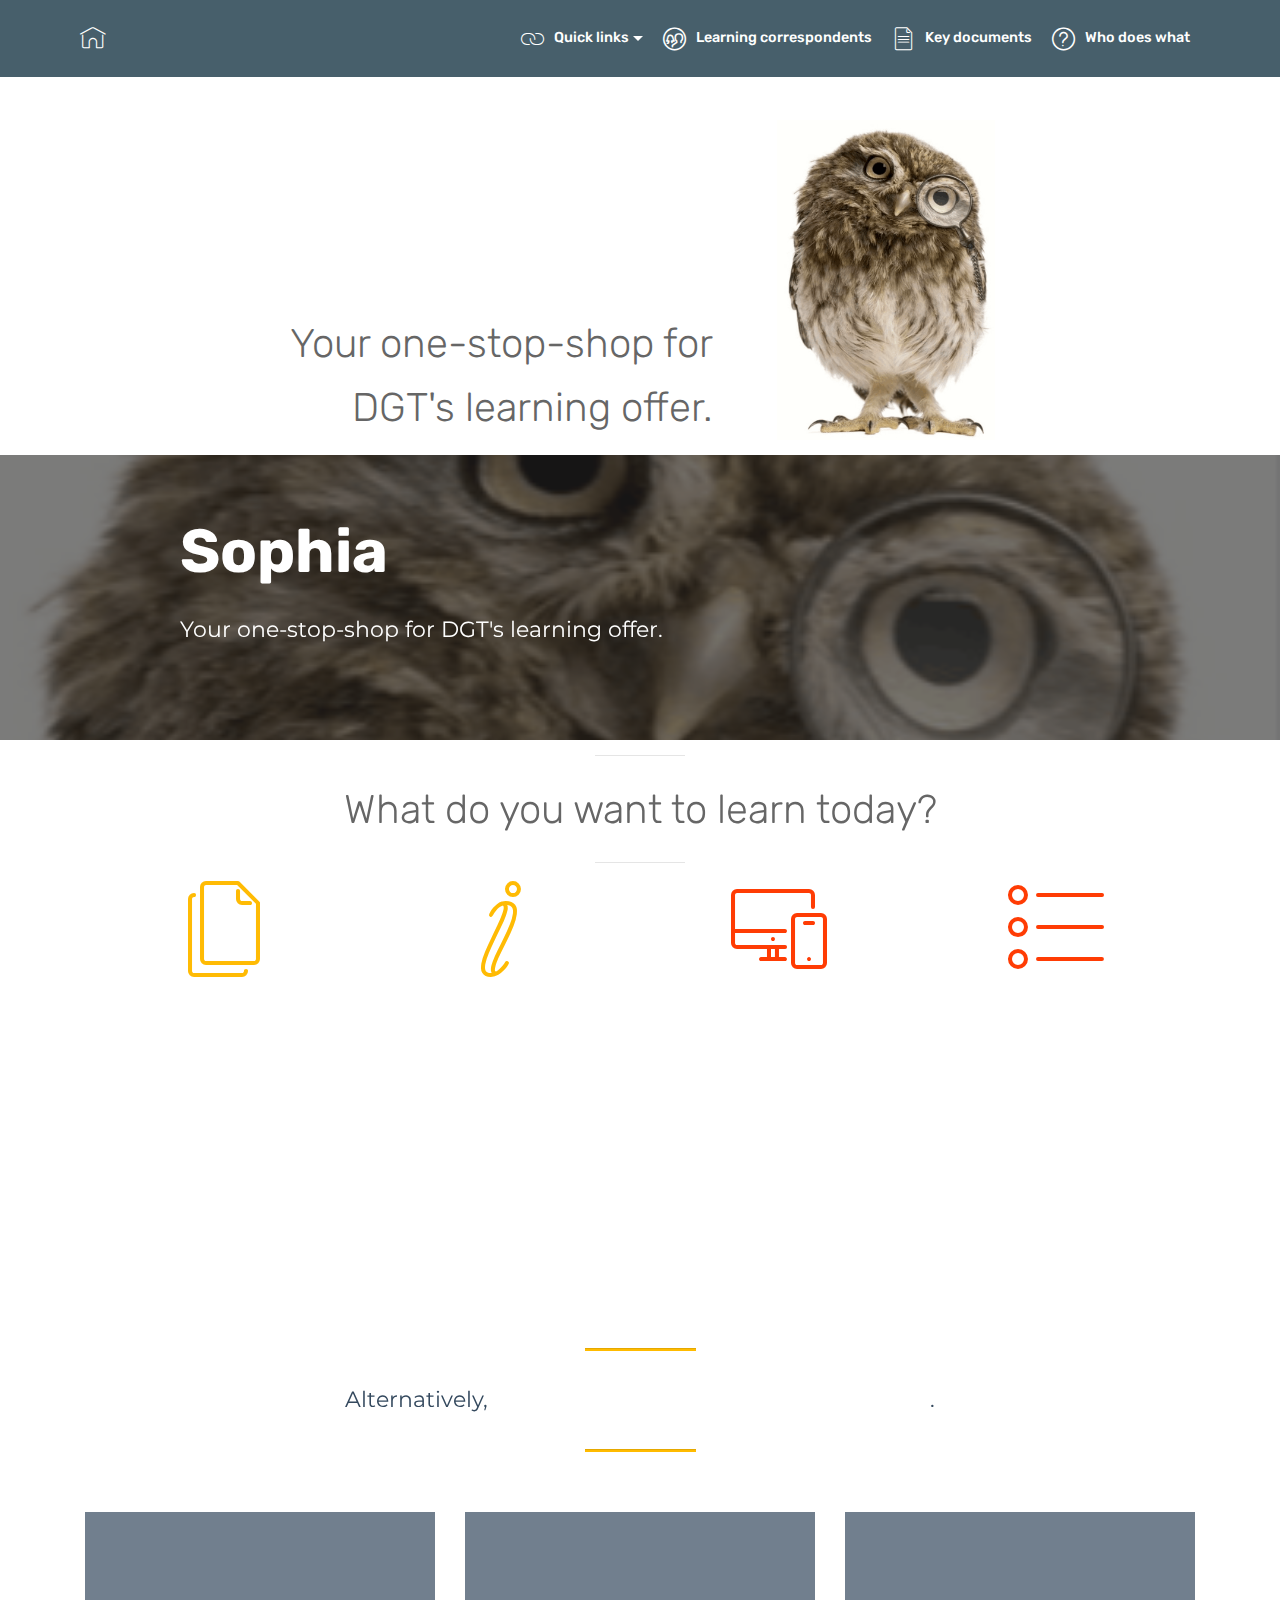
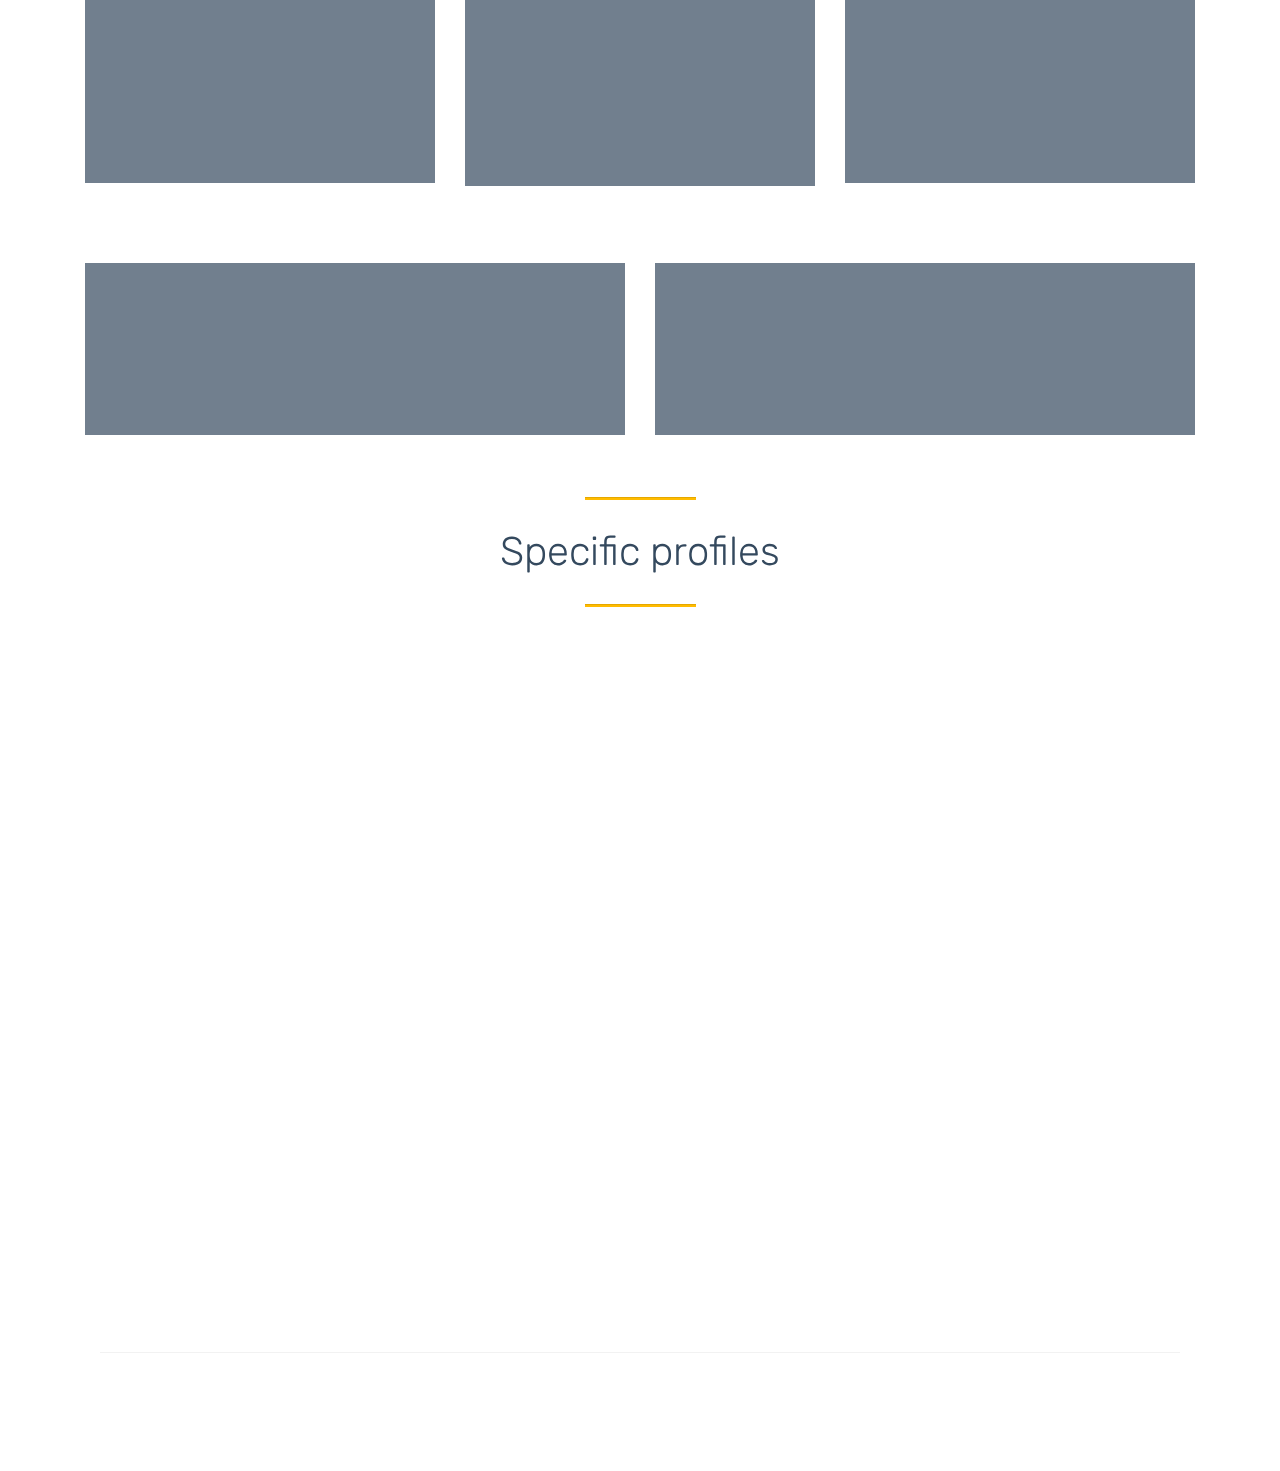
==== commit 3a59a88c: "create github pages" ====
--- a/index.html
+++ b/index.html
@@ -63,7 +63,7 @@
     </nav>
 </section>
 
-<section class="engine"><a href="https://mobirise.info/t">amp template</a></section><section class="mbr-section content6 cid-rQtrkgzfmn" id="content6-p">
+<section class="engine"><a href="https://mobirise.info/x">css templates</a></section><section class="mbr-section content6 cid-rQtrkgzfmn" id="content6-p">
     
      
     
@@ -129,7 +129,7 @@
 
             <div class="card p-3 col-12 col-md-6 col-lg-3">
                 <div class="card-img pb-3">
-                    <span class="mbr-iconfont mbri-pages" style="color: rgb(170, 85, 53); fill: rgb(170, 85, 53);"></span>
+                    <span class="mbr-iconfont mbri-pages" style="color: rgb(255, 187, 4); fill: rgb(255, 187, 4);"></span>
                 </div>
                 <div class="card-box">
                     <h4 class="card-title py-3 mbr-fonts-style display-5">
@@ -141,7 +141,7 @@
 
             <div class="card p-3 col-12 col-md-6 col-lg-3">
                 <div class="card-img pb-3">
-                    <span class="mbr-iconfont mbri-italic" style="color: rgb(170, 85, 53); fill: rgb(170, 85, 53);"></span>
+                    <span class="mbr-iconfont mbri-italic" style="color: rgb(255, 187, 4); fill: rgb(255, 187, 4);"></span>
                 </div>
                 <div class="card-box">
                     <h4 class="card-title py-3 mbr-fonts-style display-5">
@@ -152,7 +152,7 @@
 
             <div class="card p-3 col-12 col-md-6 col-lg-3">
                 <div class="card-img pb-3">
-                    <span class="mbr-iconfont mbri-responsive" style="color: rgb(170, 85, 53); fill: rgb(170, 85, 53);"></span>
+                    <span class="mbr-iconfont mbri-responsive" style="color: rgb(255, 60, 4); fill: rgb(255, 60, 4);"></span>
                 </div>
                 <div class="card-box">
                     <h4 class="card-title py-3 mbr-fonts-style display-5">Digital skills</h4>
@@ -163,7 +163,7 @@
 
             <div class="card p-3 col-12 col-md-6 col-lg-3">
                 <div class="card-img pb-3">
-                    <span class="mbr-iconfont mbri-bulleted-list" style="color: rgb(170, 85, 53); fill: rgb(170, 85, 53);"></span>
+                    <span class="mbr-iconfont mbri-bulleted-list" style="color: rgb(255, 60, 4); fill: rgb(255, 60, 4);"></span>
                 </div>
                 <div class="card-box">
                     <h4 class="card-title py-3 mbr-fonts-style display-5">
@@ -418,7 +418,7 @@
                 </p>
                 <div class="media-container-column" data-form-type="formoid">
                     <!---Formbuilder Form--->
-                    <form action="https://mobirise.com/" method="POST" class="mbr-form form-with-styler" data-form-title="Mobirise Form"><input type="hidden" name="email" data-form-email="true" value="LJHPknN3DVFeZr2eqyQboRziXHaRWafdEAImLD1/RilZyJ3iuPeNdKSe50xeF2iBg42QBIR6FhymsQ753iwAitdinGCzfdVDMmNLiS7CYfERs8PgqakQT6rFBNegERxr">
+                    <form action="https://mobirise.com/" method="POST" class="mbr-form form-with-styler" data-form-title="Mobirise Form"><input type="hidden" name="email" data-form-email="true" value="w+lEJ1x1THtJyI/wkBrXrCr9iGJ9ilrdv9YExXb9qo5UsZlbe4zNXNsPO4WXIV499wD2ab0vY8XbYPu156zXdCH7tOJ5w2wn+f321B5XeBFwWB+knDC8AqbI0fMRT7XQ">
                         <div class="row form-inline justify-content-center">
                             <div hidden="hidden" data-form-alert="" class="alert alert-success col-12">Thanks for filling out the form!</div>
                             <div hidden="hidden" data-form-alert-danger="" class="alert alert-danger col-12">
--- a/assets/mobirise/css/mbr-additional.css
+++ b/assets/mobirise/css/mbr-additional.css
@@ -93,7 +93,7 @@
   border-radius: 3px;
 }
 .bg-primary {
-  background-color: #aa5535 !important;
+  background-color: #11aaff !important;
 }
 .bg-success {
   background-color: #f7ed4a !important;
@@ -109,8 +109,8 @@
 }
 .btn-primary,
 .btn-primary:active {
-  background-color: #aa5535 !important;
-  border-color: #aa5535 !important;
+  background-color: #11aaff !important;
+  border-color: #11aaff !important;
   color: #ffffff !important;
 }
 .btn-primary:hover,
@@ -118,14 +118,14 @@
 .btn-primary.focus,
 .btn-primary.active {
   color: #ffffff !important;
-  background-color: #703823 !important;
-  border-color: #703823 !important;
+  background-color: #007ec3 !important;
+  border-color: #007ec3 !important;
 }
 .btn-primary.disabled,
 .btn-primary:disabled {
   color: #ffffff !important;
-  background-color: #703823 !important;
-  border-color: #703823 !important;
+  background-color: #007ec3 !important;
+  border-color: #007ec3 !important;
 }
 .btn-secondary,
 .btn-secondary:active {
@@ -273,22 +273,22 @@
 .btn-primary-outline,
 .btn-primary-outline:active {
   background: none;
-  border-color: #5c2e1d;
-  color: #5c2e1d;
+  border-color: #006daa;
+  color: #006daa;
 }
 .btn-primary-outline:hover,
 .btn-primary-outline:focus,
 .btn-primary-outline.focus,
 .btn-primary-outline.active {
   color: #ffffff;
-  background-color: #aa5535;
-  border-color: #aa5535;
+  background-color: #11aaff;
+  border-color: #11aaff;
 }
 .btn-primary-outline.disabled,
 .btn-primary-outline:disabled {
   color: #ffffff !important;
-  background-color: #aa5535 !important;
-  border-color: #aa5535 !important;
+  background-color: #11aaff !important;
+  border-color: #11aaff !important;
 }
 .btn-secondary-outline,
 .btn-secondary-outline:active {
@@ -425,7 +425,7 @@
   border-color: #ffffff;
 }
 .text-primary {
-  color: #aa5535 !important;
+  color: #11aaff !important;
 }
 .text-secondary {
   color: #ff3366 !important;
@@ -450,7 +450,7 @@
 }
 a.text-primary:hover,
 a.text-primary:focus {
-  color: #5c2e1d !important;
+  color: #006daa !important;
 }
 a.text-secondary:hover,
 a.text-secondary:focus {
@@ -508,8 +508,8 @@
   border-radius: 100px !important;
 }
 .mbr-gallery-filter li.active .btn {
-  background-color: #aa5535;
-  border-color: #aa5535;
+  background-color: #11aaff;
+  border-color: #11aaff;
   color: #ffffff;
 }
 .mbr-gallery-filter li.active .btn:focus {
@@ -520,11 +520,11 @@
 }
 a,
 a:hover {
-  color: #aa5535;
+  color: #11aaff;
 }
 .mbr-plan-header.bg-primary .mbr-plan-subtitle,
 .mbr-plan-header.bg-primary .mbr-plan-price-desc {
-  color: #d99c85;
+  color: #ddf3ff;
 }
 .mbr-plan-header.bg-success .mbr-plan-subtitle,
 .mbr-plan-header.bg-success .mbr-plan-price-desc {
@@ -555,7 +555,7 @@
   font-size: 1.6rem;
 }
 blockquote {
-  border-color: #aa5535;
+  border-color: #11aaff;
 }
 /* Forms */
 .mbr-form .btn {
@@ -611,11 +611,11 @@
 /* Footer */
 .mbr-footer-content li::before,
 .mbr-footer .mbr-contacts li::before {
-  background: #aa5535;
+  background: #11aaff;
 }
 .mbr-footer-content li a:hover,
 .mbr-footer .mbr-contacts li a:hover {
-  color: #aa5535;
+  color: #11aaff;
 }
 .footer3 input[type="email"],
 .footer4 input[type="email"] {
@@ -657,7 +657,7 @@
 }
 .jq-selectbox li:hover,
 .jq-selectbox li.selected {
-  background-color: #aa5535;
+  background-color: #11aaff;
   color: #ffffff;
 }
 .jq-selectbox .jq-selectbox__trigger-arrow,
@@ -670,14 +670,14 @@
 .jq-selectbox:hover .jq-selectbox__trigger-arrow,
 .jq-number__spin.minus:hover:after,
 .jq-number__spin.plus:hover:after {
-  border-top-color: #aa5535;
-  border-bottom-color: #aa5535;
+  border-top-color: #11aaff;
+  border-bottom-color: #11aaff;
 }
 .xdsoft_datetimepicker .xdsoft_calendar td.xdsoft_default,
 .xdsoft_datetimepicker .xdsoft_calendar td.xdsoft_current,
 .xdsoft_datetimepicker .xdsoft_timepicker .xdsoft_time_box > div > div.xdsoft_current {
-  color: #ffffff !important;
-  background-color: #aa5535 !important;
+  color: #000000 !important;
+  background-color: #11aaff !important;
   box-shadow: none !important;
 }
 .xdsoft_datetimepicker .xdsoft_calendar td:hover,
@@ -706,7 +706,7 @@
   top: 50%;
   left: 50%;
   transform: translateX(-50%) translateY(-50%);
-  background-image: url("data:image/svg+xml;charset=UTF-8,%3csvg width='32' height='32' viewBox='0 0 64 64' xmlns='http://www.w3.org/2000/svg' stroke='%23aa5535' %3e%3cg fill='none' fill-rule='evenodd'%3e%3cg transform='translate(16 16)' stroke-width='2'%3e%3ccircle stroke-opacity='.5' cx='16' cy='16' r='16'/%3e%3cpath d='M32 16c0-9.94-8.06-16-16-16'%3e%3canimateTransform attributeName='transform' type='rotate' from='0 16 16' to='360 16 16' dur='1s' repeatCount='indefinite'/%3e%3c/path%3e%3c/g%3e%3c/g%3e%3c/svg%3e");
+  background-image: url("data:image/svg+xml;charset=UTF-8,%3csvg width='32' height='32' viewBox='0 0 64 64' xmlns='http://www.w3.org/2000/svg' stroke='%2311aaff' %3e%3cg fill='none' fill-rule='evenodd'%3e%3cg transform='translate(16 16)' stroke-width='2'%3e%3ccircle stroke-opacity='.5' cx='16' cy='16' r='16'/%3e%3cpath d='M32 16c0-9.94-8.06-16-16-16'%3e%3canimateTransform attributeName='transform' type='rotate' from='0 16 16' to='360 16 16' dur='1s' repeatCount='indefinite'/%3e%3c/path%3e%3c/g%3e%3c/g%3e%3c/svg%3e");
 }
 section.lazy-placeholder:after {
   opacity: 0.3;
@@ -735,7 +735,7 @@
   }
 }
 .cid-rQtrkgzfmn .mbr-text {
-  color: #292f36;
+  color: #666666;
   text-align: right;
 }
 .cid-rQLYHBkrpv {
@@ -757,12 +757,12 @@
 }
 .cid-qTkzRZLJNu .navbar {
   padding: .5rem 0;
-  background: #475f6b;
+  background: #34495e;
   transition: none;
   min-height: 77px;
 }
 .cid-qTkzRZLJNu .navbar-dropdown.bg-color.transparent.opened {
-  background: #475f6b;
+  background: #34495e;
 }
 .cid-qTkzRZLJNu a {
   font-style: normal;
@@ -846,7 +846,7 @@
   padding-bottom: 0;
 }
 .cid-qTkzRZLJNu .dropdown .dropdown-menu {
-  background: #475f6b;
+  background: #34495e;
   display: none;
   position: absolute;
   min-width: 5rem;
@@ -1158,7 +1158,7 @@
 }
 .cid-rQttvysTRz .section-text {
   padding: 2rem 0;
-  color: #34495e;
+  color: #666666;
 }
 .cid-rQttvysTRz .inner-container {
   margin: 0 auto;
@@ -1174,7 +1174,7 @@
   background-color: #ffffff;
 }
 .cid-rPLjO9c4mX .mbr-text {
-  color: #34495e;
+  color: #666666;
 }
 .cid-rPLjO9c4mX h4 {
   text-align: center;
@@ -1188,13 +1188,13 @@
 }
 .cid-rPLjO9c4mX .card-title,
 .cid-rPLjO9c4mX .card-img {
-  color: #aa5535;
+  color: #11aaff;
 }
 .cid-rPLjO9c4mX .mbr-text P {
   text-align: center;
 }
 .cid-rPLjO9c4mX P {
-  color: #34495e;
+  color: #666666;
 }
 .cid-rQM2eQApDv {
   padding-top: 0px;
@@ -1202,8 +1202,8 @@
   background-color: #ffffff;
 }
 .cid-rQM2eQApDv .line {
-  background-color: #aa5535;
-  color: #aa5535;
+  background-color: #ffbb00;
+  color: #ffbb00;
   align: center;
   height: 2px;
   margin: 0 auto;
@@ -1231,7 +1231,7 @@
 .cid-rPLjTHpTtQ .card-box {
   z-index: 1;
   position: relative;
-  background-color: rgba(71, 95, 107, 0.7);
+  background-color: rgba(52, 73, 94, 0.7);
   height: 100%;
   width: 100%;
   pointer-events: none;
@@ -1281,7 +1281,7 @@
 .cid-rQM5VVPh1n .card-box {
   z-index: 1;
   position: relative;
-  background-color: rgba(71, 95, 107, 0.7);
+  background-color: rgba(52, 73, 94, 0.7);
   height: 100%;
   width: 100%;
   pointer-events: none;
@@ -1326,8 +1326,8 @@
   background-color: #ffffff;
 }
 .cid-rQLNPMZ4Ec .line {
-  background-color: #aa5535;
-  color: #aa5535;
+  background-color: #ffbb00;
+  color: #ffbb00;
   align: center;
   height: 2px;
   margin: 0 auto;
@@ -1510,12 +1510,12 @@
 }
 .cid-qTkzRZLJNu .navbar {
   padding: .5rem 0;
-  background: #475f6b;
+  background: #1a7c8b;
   transition: none;
   min-height: 77px;
 }
 .cid-qTkzRZLJNu .navbar-dropdown.bg-color.transparent.opened {
-  background: #475f6b;
+  background: #1a7c8b;
 }
 .cid-qTkzRZLJNu a {
   font-style: normal;
@@ -1599,7 +1599,7 @@
   padding-bottom: 0;
 }
 .cid-qTkzRZLJNu .dropdown .dropdown-menu {
-  background: #475f6b;
+  background: #1a7c8b;
   display: none;
   position: absolute;
   min-width: 5rem;
@@ -1957,12 +1957,12 @@
 }
 .cid-qTkzRZLJNu .navbar {
   padding: .5rem 0;
-  background: #475f6b;
+  background: #1a7c8b;
   transition: none;
   min-height: 77px;
 }
 .cid-qTkzRZLJNu .navbar-dropdown.bg-color.transparent.opened {
-  background: #475f6b;
+  background: #1a7c8b;
 }
 .cid-qTkzRZLJNu a {
   font-style: normal;
@@ -2046,7 +2046,7 @@
   padding-bottom: 0;
 }
 .cid-qTkzRZLJNu .dropdown .dropdown-menu {
-  background: #475f6b;
+  background: #1a7c8b;
   display: none;
   position: absolute;
   min-width: 5rem;
@@ -2400,7 +2400,7 @@
 .cid-rSblQhqqzf {
   padding-top: 105px;
   padding-bottom: 15px;
-  background-image: url("../../../assets/images/background43.jpg");
+  background-image: url("../../../assets/images/background41.jpg");
 }
 .cid-rSblQhqqzf .mbr-section-subtitle {
   text-align: center;
--- a/assets/mobirise/css/mbr-additional.css
+++ b/assets/mobirise/css/mbr-additional.css
@@ -93,7 +93,7 @@
   border-radius: 3px;
 }
 .bg-primary {
-  background-color: #aa5535 !important;
+  background-color: #11aaff !important;
 }
 .bg-success {
   background-color: #f7ed4a !important;
@@ -109,8 +109,8 @@
 }
 .btn-primary,
 .btn-primary:active {
-  background-color: #aa5535 !important;
-  border-color: #aa5535 !important;
+  background-color: #11aaff !important;
+  border-color: #11aaff !important;
   color: #ffffff !important;
 }
 .btn-primary:hover,
@@ -118,14 +118,14 @@
 .btn-primary.focus,
 .btn-primary.active {
   color: #ffffff !important;
-  background-color: #703823 !important;
-  border-color: #703823 !important;
+  background-color: #007ec3 !important;
+  border-color: #007ec3 !important;
 }
 .btn-primary.disabled,
 .btn-primary:disabled {
   color: #ffffff !important;
-  background-color: #703823 !important;
-  border-color: #703823 !important;
+  background-color: #007ec3 !important;
+  border-color: #007ec3 !important;
 }
 .btn-secondary,
 .btn-secondary:active {
@@ -273,22 +273,22 @@
 .btn-primary-outline,
 .btn-primary-outline:active {
   background: none;
-  border-color: #5c2e1d;
-  color: #5c2e1d;
+  border-color: #006daa;
+  color: #006daa;
 }
 .btn-primary-outline:hover,
 .btn-primary-outline:focus,
 .btn-primary-outline.focus,
 .btn-primary-outline.active {
   color: #ffffff;
-  background-color: #aa5535;
-  border-color: #aa5535;
+  background-color: #11aaff;
+  border-color: #11aaff;
 }
 .btn-primary-outline.disabled,
 .btn-primary-outline:disabled {
   color: #ffffff !important;
-  background-color: #aa5535 !important;
-  border-color: #aa5535 !important;
+  background-color: #11aaff !important;
+  border-color: #11aaff !important;
 }
 .btn-secondary-outline,
 .btn-secondary-outline:active {
@@ -425,7 +425,7 @@
   border-color: #ffffff;
 }
 .text-primary {
-  color: #aa5535 !important;
+  color: #11aaff !important;
 }
 .text-secondary {
   color: #ff3366 !important;
@@ -450,7 +450,7 @@
 }
 a.text-primary:hover,
 a.text-primary:focus {
-  color: #5c2e1d !important;
+  color: #006daa !important;
 }
 a.text-secondary:hover,
 a.text-secondary:focus {
@@ -508,8 +508,8 @@
   border-radius: 100px !important;
 }
 .mbr-gallery-filter li.active .btn {
-  background-color: #aa5535;
-  border-color: #aa5535;
+  background-color: #11aaff;
+  border-color: #11aaff;
   color: #ffffff;
 }
 .mbr-gallery-filter li.active .btn:focus {
@@ -520,11 +520,11 @@
 }
 a,
 a:hover {
-  color: #aa5535;
+  color: #11aaff;
 }
 .mbr-plan-header.bg-primary .mbr-plan-subtitle,
 .mbr-plan-header.bg-primary .mbr-plan-price-desc {
-  color: #d99c85;
+  color: #ddf3ff;
 }
 .mbr-plan-header.bg-success .mbr-plan-subtitle,
 .mbr-plan-header.bg-success .mbr-plan-price-desc {
@@ -555,7 +555,7 @@
   font-size: 1.6rem;
 }
 blockquote {
-  border-color: #aa5535;
+  border-color: #11aaff;
 }
 /* Forms */
 .mbr-form .btn {
@@ -611,11 +611,11 @@
 /* Footer */
 .mbr-footer-content li::before,
 .mbr-footer .mbr-contacts li::before {
-  background: #aa5535;
+  background: #11aaff;
 }
 .mbr-footer-content li a:hover,
 .mbr-footer .mbr-contacts li a:hover {
-  color: #aa5535;
+  color: #11aaff;
 }
 .footer3 input[type="email"],
 .footer4 input[type="email"] {
@@ -657,7 +657,7 @@
 }
 .jq-selectbox li:hover,
 .jq-selectbox li.selected {
-  background-color: #aa5535;
+  background-color: #11aaff;
   color: #ffffff;
 }
 .jq-selectbox .jq-selectbox__trigger-arrow,
@@ -670,14 +670,14 @@
 .jq-selectbox:hover .jq-selectbox__trigger-arrow,
 .jq-number__spin.minus:hover:after,
 .jq-number__spin.plus:hover:after {
-  border-top-color: #aa5535;
-  border-bottom-color: #aa5535;
+  border-top-color: #11aaff;
+  border-bottom-color: #11aaff;
 }
 .xdsoft_datetimepicker .xdsoft_calendar td.xdsoft_default,
 .xdsoft_datetimepicker .xdsoft_calendar td.xdsoft_current,
 .xdsoft_datetimepicker .xdsoft_timepicker .xdsoft_time_box > div > div.xdsoft_current {
-  color: #ffffff !important;
-  background-color: #aa5535 !important;
+  color: #000000 !important;
+  background-color: #11aaff !important;
   box-shadow: none !important;
 }
 .xdsoft_datetimepicker .xdsoft_calendar td:hover,
@@ -706,7 +706,7 @@
   top: 50%;
   left: 50%;
   transform: translateX(-50%) translateY(-50%);
-  background-image: url("data:image/svg+xml;charset=UTF-8,%3csvg width='32' height='32' viewBox='0 0 64 64' xmlns='http://www.w3.org/2000/svg' stroke='%23aa5535' %3e%3cg fill='none' fill-rule='evenodd'%3e%3cg transform='translate(16 16)' stroke-width='2'%3e%3ccircle stroke-opacity='.5' cx='16' cy='16' r='16'/%3e%3cpath d='M32 16c0-9.94-8.06-16-16-16'%3e%3canimateTransform attributeName='transform' type='rotate' from='0 16 16' to='360 16 16' dur='1s' repeatCount='indefinite'/%3e%3c/path%3e%3c/g%3e%3c/g%3e%3c/svg%3e");
+  background-image: url("data:image/svg+xml;charset=UTF-8,%3csvg width='32' height='32' viewBox='0 0 64 64' xmlns='http://www.w3.org/2000/svg' stroke='%2311aaff' %3e%3cg fill='none' fill-rule='evenodd'%3e%3cg transform='translate(16 16)' stroke-width='2'%3e%3ccircle stroke-opacity='.5' cx='16' cy='16' r='16'/%3e%3cpath d='M32 16c0-9.94-8.06-16-16-16'%3e%3canimateTransform attributeName='transform' type='rotate' from='0 16 16' to='360 16 16' dur='1s' repeatCount='indefinite'/%3e%3c/path%3e%3c/g%3e%3c/g%3e%3c/svg%3e");
 }
 section.lazy-placeholder:after {
   opacity: 0.3;
@@ -735,7 +735,7 @@
   }
 }
 .cid-rQtrkgzfmn .mbr-text {
-  color: #292f36;
+  color: #666666;
   text-align: right;
 }
 .cid-rQLYHBkrpv {
@@ -757,12 +757,12 @@
 }
 .cid-qTkzRZLJNu .navbar {
   padding: .5rem 0;
-  background: #475f6b;
+  background: #34495e;
   transition: none;
   min-height: 77px;
 }
 .cid-qTkzRZLJNu .navbar-dropdown.bg-color.transparent.opened {
-  background: #475f6b;
+  background: #34495e;
 }
 .cid-qTkzRZLJNu a {
   font-style: normal;
@@ -846,7 +846,7 @@
   padding-bottom: 0;
 }
 .cid-qTkzRZLJNu .dropdown .dropdown-menu {
-  background: #475f6b;
+  background: #34495e;
   display: none;
   position: absolute;
   min-width: 5rem;
@@ -1158,7 +1158,7 @@
 }
 .cid-rQttvysTRz .section-text {
   padding: 2rem 0;
-  color: #34495e;
+  color: #666666;
 }
 .cid-rQttvysTRz .inner-container {
   margin: 0 auto;
@@ -1174,7 +1174,7 @@
   background-color: #ffffff;
 }
 .cid-rPLjO9c4mX .mbr-text {
-  color: #34495e;
+  color: #666666;
 }
 .cid-rPLjO9c4mX h4 {
   text-align: center;
@@ -1188,13 +1188,13 @@
 }
 .cid-rPLjO9c4mX .card-title,
 .cid-rPLjO9c4mX .card-img {
-  color: #aa5535;
+  color: #11aaff;
 }
 .cid-rPLjO9c4mX .mbr-text P {
   text-align: center;
 }
 .cid-rPLjO9c4mX P {
-  color: #34495e;
+  color: #666666;
 }
 .cid-rQM2eQApDv {
   padding-top: 0px;
@@ -1202,8 +1202,8 @@
   background-color: #ffffff;
 }
 .cid-rQM2eQApDv .line {
-  background-color: #aa5535;
-  color: #aa5535;
+  background-color: #ffbb00;
+  color: #ffbb00;
   align: center;
   height: 2px;
   margin: 0 auto;
@@ -1231,7 +1231,7 @@
 .cid-rPLjTHpTtQ .card-box {
   z-index: 1;
   position: relative;
-  background-color: rgba(71, 95, 107, 0.7);
+  background-color: rgba(52, 73, 94, 0.7);
   height: 100%;
   width: 100%;
   pointer-events: none;
@@ -1281,7 +1281,7 @@
 .cid-rQM5VVPh1n .card-box {
   z-index: 1;
   position: relative;
-  background-color: rgba(71, 95, 107, 0.7);
+  background-color: rgba(52, 73, 94, 0.7);
   height: 100%;
   width: 100%;
   pointer-events: none;
@@ -1326,8 +1326,8 @@
   background-color: #ffffff;
 }
 .cid-rQLNPMZ4Ec .line {
-  background-color: #aa5535;
-  color: #aa5535;
+  background-color: #ffbb00;
+  color: #ffbb00;
   align: center;
   height: 2px;
   margin: 0 auto;
@@ -1510,12 +1510,12 @@
 }
 .cid-qTkzRZLJNu .navbar {
   padding: .5rem 0;
-  background: #475f6b;
+  background: #1a7c8b;
   transition: none;
   min-height: 77px;
 }
 .cid-qTkzRZLJNu .navbar-dropdown.bg-color.transparent.opened {
-  background: #475f6b;
+  background: #1a7c8b;
 }
 .cid-qTkzRZLJNu a {
   font-style: normal;
@@ -1599,7 +1599,7 @@
   padding-bottom: 0;
 }
 .cid-qTkzRZLJNu .dropdown .dropdown-menu {
-  background: #475f6b;
+  background: #1a7c8b;
   display: none;
   position: absolute;
   min-width: 5rem;
@@ -1957,12 +1957,12 @@
 }
 .cid-qTkzRZLJNu .navbar {
   padding: .5rem 0;
-  background: #475f6b;
+  background: #1a7c8b;
   transition: none;
   min-height: 77px;
 }
 .cid-qTkzRZLJNu .navbar-dropdown.bg-color.transparent.opened {
-  background: #475f6b;
+  background: #1a7c8b;
 }
 .cid-qTkzRZLJNu a {
   font-style: normal;
@@ -2046,7 +2046,7 @@
   padding-bottom: 0;
 }
 .cid-qTkzRZLJNu .dropdown .dropdown-menu {
-  background: #475f6b;
+  background: #1a7c8b;
   display: none;
   position: absolute;
   min-width: 5rem;
@@ -2400,7 +2400,7 @@
 .cid-rSblQhqqzf {
   padding-top: 105px;
   padding-bottom: 15px;
-  background-image: url("../../../assets/images/background43.jpg");
+  background-image: url("../../../assets/images/background41.jpg");
 }
 .cid-rSblQhqqzf .mbr-section-subtitle {
   text-align: center;
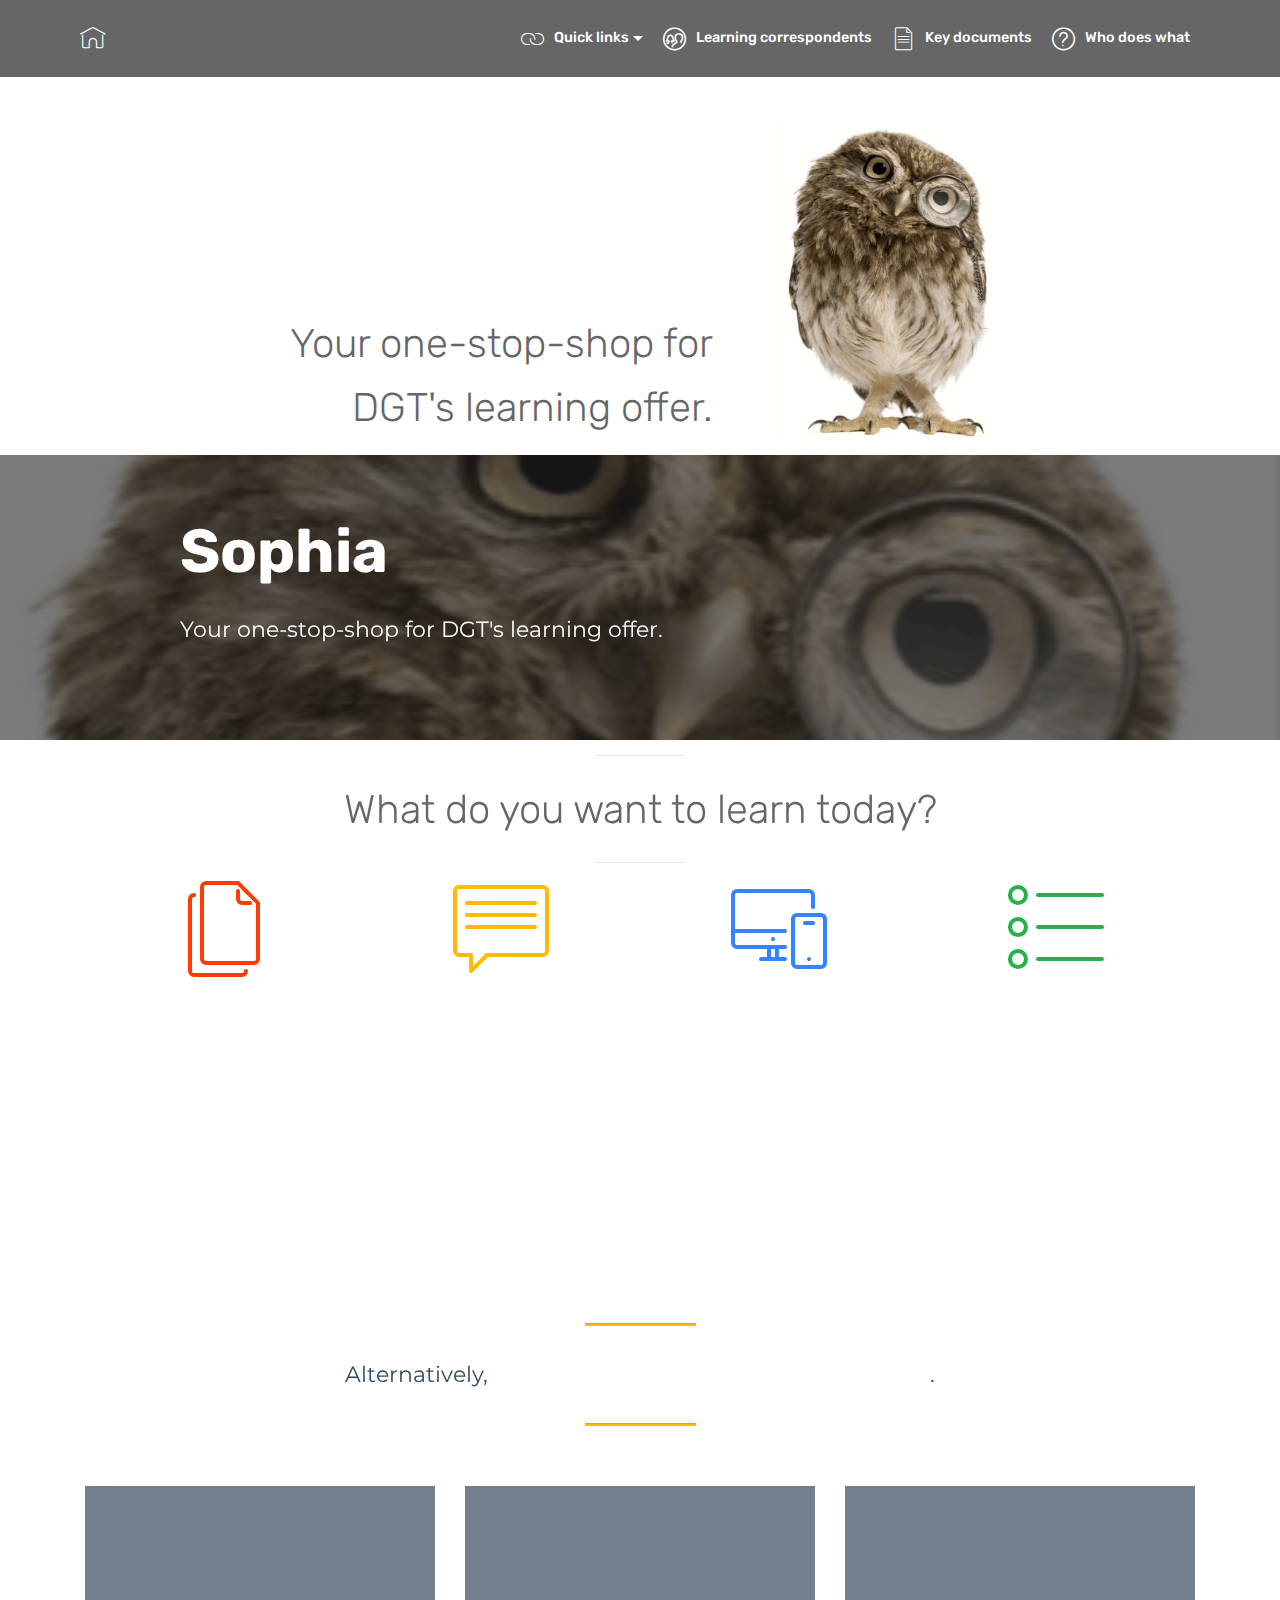
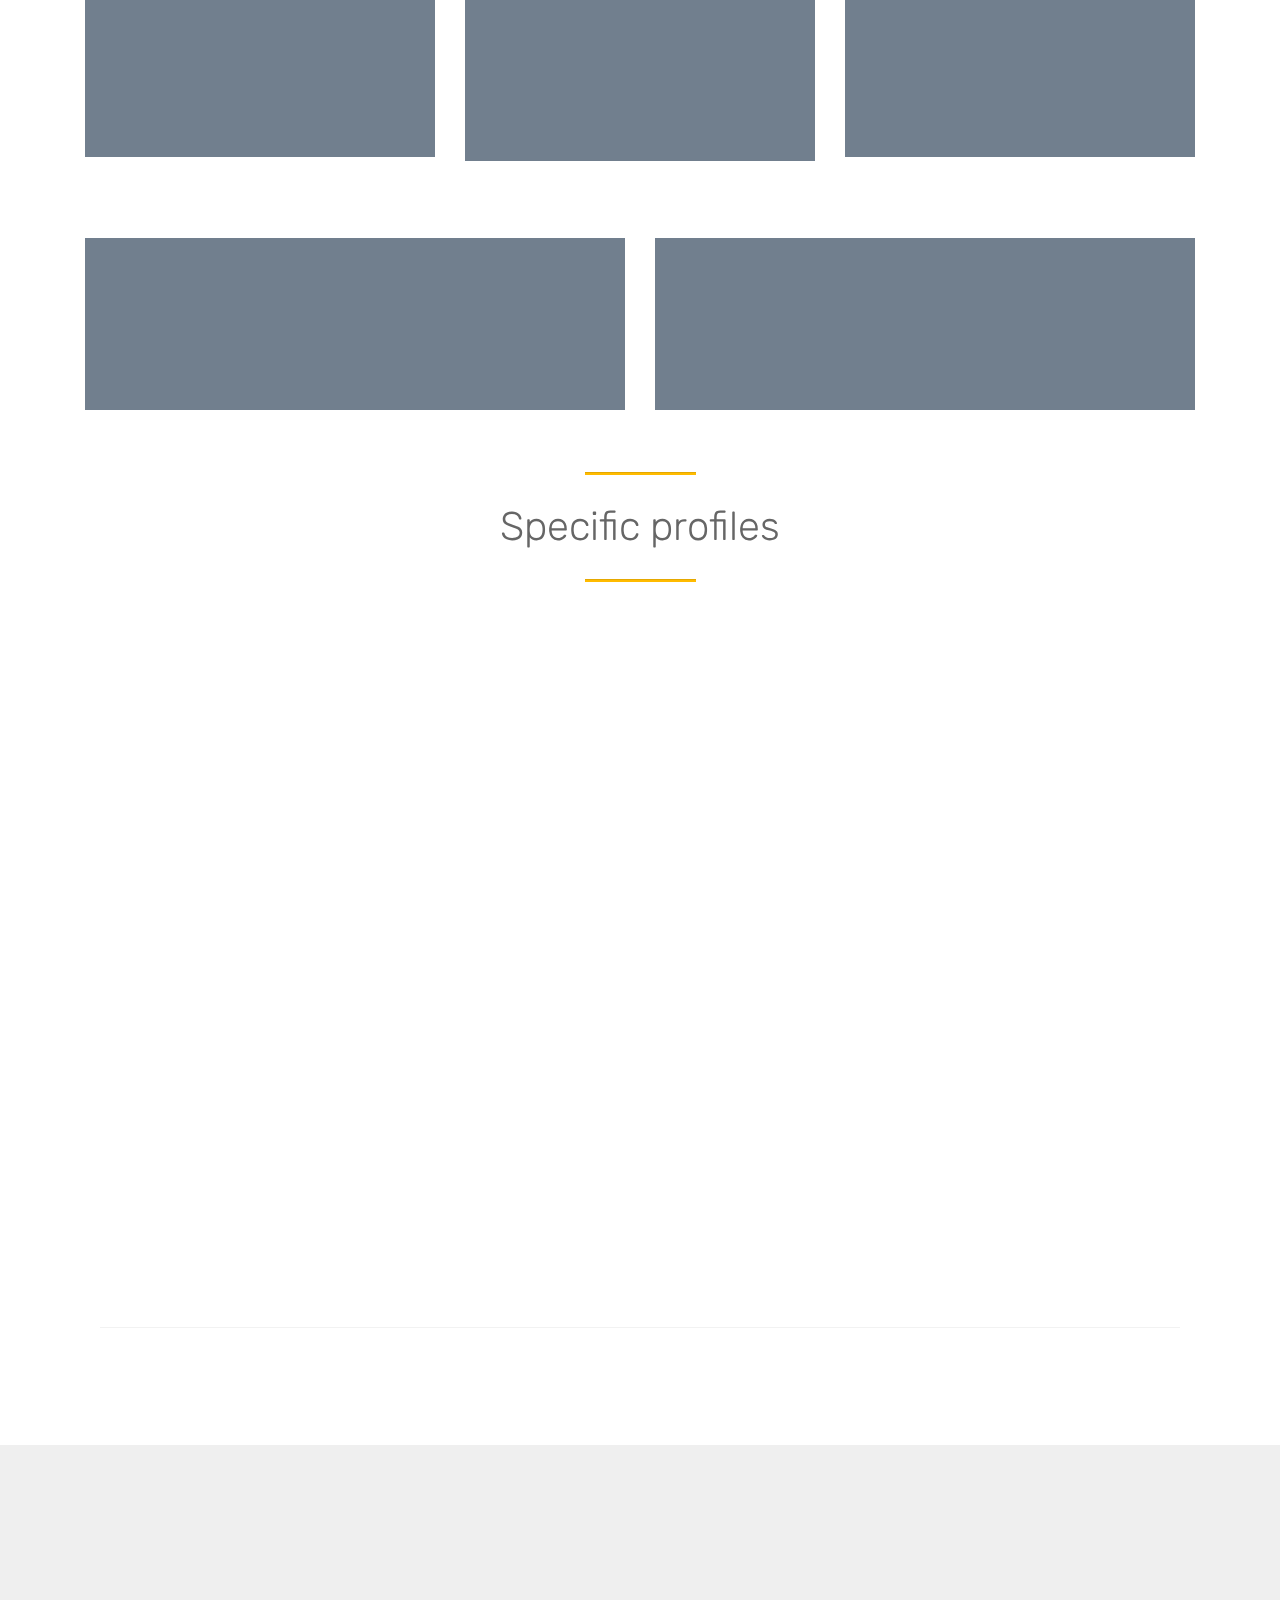
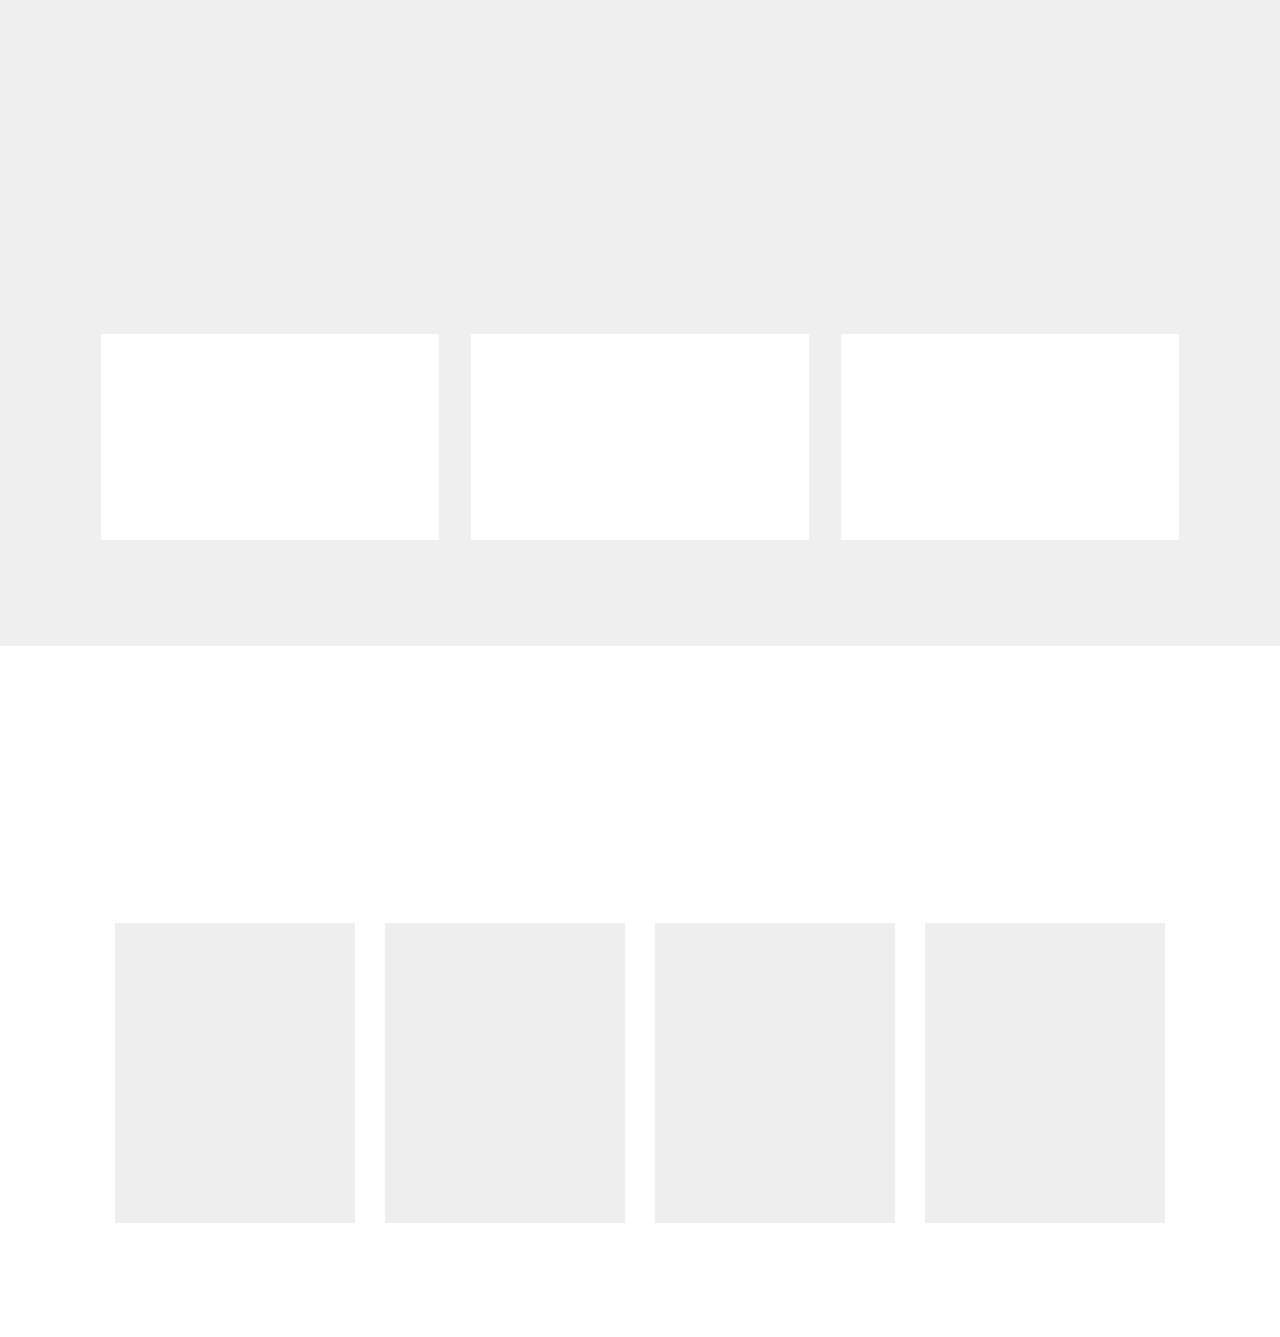
==== commit 83cec853: "create github pages" ====
--- a/index.html
+++ b/index.html
@@ -42,12 +42,12 @@
         <div class="menu-logo">
             <div class="navbar-brand">
                 
-                <span class="navbar-caption-wrap"><a class="navbar-caption text-white display-7" href="https://mobirise.com"><span class="mbri-home mbr-iconfont mbr-iconfont-btn"></span></a></span>
+                <span class="navbar-caption-wrap"><a class="navbar-caption text-white display-7" href="https://mobirise.com"><span class="mbri-home mbr-iconfont mbr-iconfont-btn">&nbsp;</span></a></span>
             </div>
         </div>
         <div class="collapse navbar-collapse" id="navbarSupportedContent">
             <ul class="navbar-nav nav-dropdown nav-right" data-app-modern-menu="true"><li class="nav-item dropdown">
-                    <a class="nav-link link dropdown-toggle text-white display-4" href="https://mobirise.com" data-toggle="dropdown-submenu" aria-expanded="true"><span class="mbri-link mbr-iconfont mbr-iconfont-btn"></span>
+                    <a class="nav-link link dropdown-toggle text-white display-4" href="https://mobirise.com" data-toggle="dropdown-submenu" aria-expanded="false"><span class="mbri-link mbr-iconfont mbr-iconfont-btn"></span>
                         
                         Quick links</a><div class="dropdown-menu"><a class="dropdown-item text-white display-4" href="https://mobirise.com">EU Learn</a><a class="dropdown-item text-white display-4" href="https://mobirise.com" aria-expanded="false"><p>AMC collaborative site</p></a><a class="dropdown-item text-white display-4" href="https://mobirise.com" aria-expanded="false">Learning correspondents<br></a><a class="dropdown-item text-white display-4" href="https://mobirise.com" aria-expanded="false">Sophia newsletter</a><a class="dropdown-item text-white display-4" href="https://mobirise.com" aria-expanded="false">InterInstitutional L&amp;D network</a></div>
                 </li><li class="nav-item"><a class="nav-link link text-white display-4" href="https://myintracomm-collab.ec.europa.eu/networks/DGTLD/SitePages/TCs%20GUIDE.aspx"><span class="mbrib-users mbr-iconfont mbr-iconfont-btn"></span>Learning correspondents</a></li><li class="nav-item"><a class="nav-link link text-white display-4" href="https://mobirise.com"><span class="mbri-file mbr-iconfont mbr-iconfont-btn"></span>
@@ -63,7 +63,7 @@
     </nav>
 </section>
 
-<section class="engine"><a href="https://mobirise.info/x">css templates</a></section><section class="mbr-section content6 cid-rQtrkgzfmn" id="content6-p">
+<section class="engine"><a href="https://mobirise.info/h">create a web page for free</a></section><section class="mbr-section content6 cid-rQtrkgzfmn" id="content6-p">
     
      
     
@@ -129,7 +129,7 @@
 
             <div class="card p-3 col-12 col-md-6 col-lg-3">
                 <div class="card-img pb-3">
-                    <span class="mbr-iconfont mbri-pages" style="color: rgb(255, 187, 4); fill: rgb(255, 187, 4);"></span>
+                    <span class="mbr-iconfont mbri-pages" style="color: rgb(255, 60, 4); fill: rgb(255, 60, 4);"></span>
                 </div>
                 <div class="card-box">
                     <h4 class="card-title py-3 mbr-fonts-style display-5">
@@ -141,7 +141,7 @@
 
             <div class="card p-3 col-12 col-md-6 col-lg-3">
                 <div class="card-img pb-3">
-                    <span class="mbr-iconfont mbri-italic" style="color: rgb(255, 187, 4); fill: rgb(255, 187, 4);"></span>
+                    <span class="mbr-iconfont mbri-chat" style="color: rgb(255, 187, 4); fill: rgb(255, 187, 4);"></span>
                 </div>
                 <div class="card-box">
                     <h4 class="card-title py-3 mbr-fonts-style display-5">
@@ -152,18 +152,18 @@
 
             <div class="card p-3 col-12 col-md-6 col-lg-3">
                 <div class="card-img pb-3">
-                    <span class="mbr-iconfont mbri-responsive" style="color: rgb(255, 60, 4); fill: rgb(255, 60, 4);"></span>
+                    <span class="mbr-iconfont mbri-responsive" style="color: rgb(50, 132, 255); fill: rgb(50, 132, 255);"></span>
                 </div>
                 <div class="card-box">
                     <h4 class="card-title py-3 mbr-fonts-style display-5">Digital skills</h4>
                     <p class="mbr-text mbr-fonts-style display-7">Short explanation 
-<br>of what's in here<br>- Master Trainers<br>- LTCs<br>- Knowledge base<br>- EU Learn collection<br>- Martikonis categories<br>- DGT IT tip of the week<br>- Links to corporate offer and e-learning&nbsp;</p>
+<br>of what's in here<br>- Master Trainers<br>- LTCs<br>- Knowledge base<br>- EU Learn collection<br>- Martikonis categories<br>- DGT IT tip of the week<br>- Links to corporate offer&nbsp;</p>
                 </div>
             </div>
 
             <div class="card p-3 col-12 col-md-6 col-lg-3">
                 <div class="card-img pb-3">
-                    <span class="mbr-iconfont mbri-bulleted-list" style="color: rgb(255, 60, 4); fill: rgb(255, 60, 4);"></span>
+                    <span class="mbr-iconfont mbri-bulleted-list" style="color: rgb(38, 177, 76); fill: rgb(38, 177, 76);"></span>
                 </div>
                 <div class="card-box">
                     <h4 class="card-title py-3 mbr-fonts-style display-5">
@@ -383,7 +383,7 @@
                     </a>
                 </div>
                 <p class="mbr-fonts-style foot-logo display-7">
-                    SOPHIA<br>DGT Learning Portal</p>
+                    Sophia -DGT Learning Portal</p>
             </div>
             <div class="col-md-3 col-sm-4">
                 <p class="mb-4 mbr-fonts-style foot-title display-7">
@@ -418,7 +418,7 @@
                 </p>
                 <div class="media-container-column" data-form-type="formoid">
                     <!---Formbuilder Form--->
-                    <form action="https://mobirise.com/" method="POST" class="mbr-form form-with-styler" data-form-title="Mobirise Form"><input type="hidden" name="email" data-form-email="true" value="w+lEJ1x1THtJyI/wkBrXrCr9iGJ9ilrdv9YExXb9qo5UsZlbe4zNXNsPO4WXIV499wD2ab0vY8XbYPu156zXdCH7tOJ5w2wn+f321B5XeBFwWB+knDC8AqbI0fMRT7XQ">
+                    <form action="https://mobirise.com/" method="POST" class="mbr-form form-with-styler" data-form-title="Mobirise Form"><input type="hidden" name="email" data-form-email="true" value="j7odp+WfwrVMwZGwsMAYqAwJc4DbfGxeCvlhe5SCrdvqxNCWjruxqpNFFSDD3Xflf/z3xtv1KqBGnWcrwf16wffkxDrrNQRnAm1ulD21OOu++I8QKyzr+NpB/64j/Ja2">
                         <div class="row form-inline justify-content-center">
                             <div hidden="hidden" data-form-alert="" class="alert alert-success col-12">Thanks for filling out the form!</div>
                             <div hidden="hidden" data-form-alert-danger="" class="alert alert-danger col-12">
@@ -456,6 +456,165 @@
         </div>
     </div>
 </section>
+
+<section class="features18 popup-btn-cards cid-rSt8V6dVHb" id="features18-1i">
+
+    
+
+    
+    <div class="container">
+        <h2 class="mbr-section-title pb-3 align-center mbr-fonts-style display-2">
+            Image features with buttons on mouseover
+        </h2>
+        <h3 class="mbr-section-subtitle display-5 align-center mbr-fonts-style mbr-light">
+            In browser you will see buttons when hover on cards
+        </h3>
+        <div class="media-container-row pt-5 ">
+            <div class="card p-3 col-12 col-md-6 col-lg-4">
+                <div class="card-wrapper ">
+                    <div class="card-img">
+                        <div class="mbr-overlay"></div>
+                        <div class="mbr-section-btn text-center">
+                            <a href="https://mobirise.co" class="btn btn-primary display-4">Learn More</a>
+                        </div>
+                        <img src="assets/images/background1.jpg" alt="Mobirise">
+                    </div>
+                    <div class="card-box">
+                        <h4 class="card-title mbr-fonts-style display-7">
+                            No Coding
+                        </h4>
+                        <p class="mbr-text mbr-fonts-style align-left display-7">
+                            Mobirise is an easy website builder - just drop site elements to your page, add content and style it to look the way you like.
+                        </p>
+                    </div>
+                </div>
+            </div>
+            <div class="card p-3 col-12 col-md-6 col-lg-4">
+                <div class="card-wrapper">
+                    <div class="card-img">
+                        <div class="mbr-overlay"></div>
+                        <div class="mbr-section-btn text-center">
+                            <a href="https://mobirise.co" class="btn btn-primary display-4">Learn More</a>
+                        </div>
+                        <img src="assets/images/background2.jpg" alt="Mobirise">
+                    </div>
+                    <div class="card-box">
+                        <h4 class="card-title mbr-fonts-style display-7">
+                            Mobile Friendly
+                        </h4>
+                        <p class="mbr-text mbr-fonts-style display-7">
+                           All sites you make with Mobirise are mobile-friendly. You don't have to create a special mobile version of your site.
+                        </p>
+                    </div>
+                </div>
+            </div>
+
+            <div class="card p-3 col-12 col-md-6 col-lg-4">
+                <div class="card-wrapper">
+                    <div class="card-img">
+                        <div class="mbr-overlay"></div>
+                        <div class="mbr-section-btn text-center">
+                            <a href="https://mobirise.co" class="btn btn-primary display-4">Learn More</a>
+                        </div>
+                        <img src="assets/images/background3.jpg" alt="Mobirise">
+                    </div>
+                    <div class="card-box">
+                        <h4 class="card-title mbr-fonts-style display-7">
+                            Unique Styles
+                        </h4>
+                        <p class="mbr-text mbr-fonts-style display-7">
+                            Mobirise offers many site blocks in several themes, and though these blocks are pre-made, they are flexible.
+                        </p>
+                    </div>
+                </div>
+            </div>
+
+            
+        </div>
+    </div>
+</section>
+
+<section class="features15 cid-rSt8VypPD8" id="features15-1j">
+
+    
+
+    
+    <div class="container">
+        <h2 class="mbr-section-title pb-3 align-center mbr-fonts-style display-2">
+            Images with different flip animations
+        </h2>
+        <h3 class="mbr-section-subtitle display-5 align-center mbr-fonts-style">
+            Click on the bottom left corner of the card to change the front image. In browser this corner will not be shown.
+        </h3>
+
+        <div class="media-container-row container pt-5 mt-2">
+
+            <div class="col-12 col-md-6 mb-4 col-lg-3">
+                <div class="card flip-card p-5 align-center">
+                    <div class="card-front card_cont">
+                        <img src="assets/images/background1.jpg" alt="Mobirise">
+                    </div>
+                    <div class="card_back card_cont">
+                        <h4 class="card-title display-5 py-2 mbr-fonts-style">
+                            Over 400 Amazing Blocks
+                        </h4>
+                        <p class="mbr-text mbr-fonts-style display-7">
+                            Mobirise offers several themes that include sliders, galleries, article blocks, counters, accordions, video and many more.
+                        </p>
+                    </div>
+                </div>
+            </div>
+
+            <div class="col-12 col-md-6 mb-4 col-lg-3">
+                
+                <div class="card flip-card p-5 align-center">
+                    <div class="card-front card_cont">
+                        <img src="assets/images/background2.jpg" alt="Mobirise">
+                    </div>
+                    <div class="card_back card_cont">
+                        <h4 class="card-title py-2 mbr-fonts-style display-5">
+                            Easy and Simple to Use
+                        </h4>
+                        <p class="mbr-text mbr-fonts-style display-7">
+                            Drop the blocks into the page, edit content inline and publish - no technical skills required.
+                        </p>
+                    </div>
+                </div>
+            </div>
+            
+            <div class="col-12 col-md-6 mb-4 col-lg-3">
+                <div class="card flip-card p-5 align-center">
+                    <div class="card-front card_cont">
+                        <img src="assets/images/background3.jpg" alt="Mobirise">
+                    </div>
+                    <div class="card_back card_cont">
+                        <h4 class="card-title py-2 mbr-fonts-style display-5">
+                            Unlimited Sites
+                        </h4>
+                        <p class="mbr-text mbr-fonts-style display-7">
+                            Mobirise gives you the freedom to develop as many websites as you like given the fact that it is a desktop app.
+                        </p>
+                    </div>
+                </div> 
+            </div>
+
+            <div class="col-12 col-md-6 mb-4 col-lg-3">
+                <div class="card flip-card p-5 align-center">
+                    <div class="card-front card_cont">
+                        <img src="assets/images/background4.jpg" alt="Mobirise">
+                    </div>
+                    <div class="card_back card_cont">
+                        <h4 class="card-title py-2 mbr-fonts-style display-5">
+                            Host Anywhere 
+                        </h4>
+                        <p class="mbr-text mbr-fonts-style display-7">
+                            Publish your website to a local drive, FTP or host on Amazon S3, Google Cloud, Github Pages. Don't be a hostage to just one platform or service provider.
+                        </p>
+                    </div>
+                </div> 
+            </div>
+        </div>
+</div></section>
 
 
   <script src="assets/web/assets/jquery/jquery.min.js"></script>
@@ -467,6 +626,8 @@
   <script src="assets/dropdown/js/nav-dropdown.js"></script>
   <script src="assets/dropdown/js/navbar-dropdown.js"></script>
   <script src="assets/touchswipe/jquery.touch-swipe.min.js"></script>
+  <script src="assets/mbr-popup-btns/mbr-popup-btns.js"></script>
+  <script src="assets/mbr-flip-card/mbr-flip-card.js"></script>
   <script src="assets/tether/tether.min.js"></script>
   <script src="assets/theme/js/script.js"></script>
   <script src="assets/formoid/formoid.min.js"></script>
--- a/assets/mobirise/css/mbr-additional.css
+++ b/assets/mobirise/css/mbr-additional.css
@@ -757,12 +757,12 @@
 }
 .cid-qTkzRZLJNu .navbar {
   padding: .5rem 0;
-  background: #34495e;
+  background: #666666;
   transition: none;
   min-height: 77px;
 }
 .cid-qTkzRZLJNu .navbar-dropdown.bg-color.transparent.opened {
-  background: #34495e;
+  background: #666666;
 }
 .cid-qTkzRZLJNu a {
   font-style: normal;
@@ -846,7 +846,7 @@
   padding-bottom: 0;
 }
 .cid-qTkzRZLJNu .dropdown .dropdown-menu {
-  background: #34495e;
+  background: #666666;
   display: none;
   position: absolute;
   min-width: 5rem;
@@ -1334,7 +1334,7 @@
 }
 .cid-rQLNPMZ4Ec .section-text {
   padding: 2rem 0;
-  color: #34495e;
+  color: #666666;
 }
 .cid-rQLNPMZ4Ec .inner-container {
   margin: 0 auto;
@@ -1358,7 +1358,7 @@
   flex-wrap: wrap;
 }
 .cid-rQtzzE6IU0 .mbr-text {
-  color: #34495e;
+  color: #666666;
 }
 .cid-rQtzzE6IU0 .mbr-author-desc {
   display: block;
@@ -1498,7 +1498,177 @@
   }
 }
 .cid-rPLkDaVbYn .foot-title {
-  color: #34495e;
+  color: #666666;
+}
+.cid-rSt8V6dVHb {
+  padding-top: 90px;
+  padding-bottom: 90px;
+  background-color: #efefef;
+}
+.cid-rSt8V6dVHb .mbr-section-subtitle,
+.cid-rSt8V6dVHb .mbr-text {
+  color: #767676;
+}
+.cid-rSt8V6dVHb .card {
+  display: -webkit-flex;
+  position: relative;
+  justify-content: center;
+  -webkit-justify-content: center;
+}
+.cid-rSt8V6dVHb .card-wrapper {
+  height: 100%;
+  box-shadow: 0px 0px 0px 0px rgba(0, 0, 0, 0);
+  transition: box-shadow 0.3s;
+}
+.cid-rSt8V6dVHb .card-wrapper .card-img {
+  display: -webkit-flex;
+  flex-direction: column;
+  align-items: center;
+  justify-content: center;
+  position: relative;
+  overflow: hidden;
+  border-bottom-right-radius: 0;
+  border-bottom-left-radius: 0;
+  -webkit-flex-direction: column;
+  -webkit-align-items: center;
+  -webkit-justify-content: center;
+}
+.cid-rSt8V6dVHb .card-wrapper .card-img .mbr-overlay {
+  background-color: #ffffff;
+  display: none;
+  transition: opacity .3s;
+}
+.cid-rSt8V6dVHb .card-wrapper .card-img .mbr-section-btn {
+  position: absolute;
+  transition: opacity .3s;
+  width: 100%;
+  left: 0;
+  top: 50%;
+  height: auto;
+  transform: translateY(-50%);
+}
+.cid-rSt8V6dVHb .card-wrapper .card-img img {
+  width: 100%;
+}
+.cid-rSt8V6dVHb .card-wrapper .card-box {
+  background-color: #ffffff;
+  padding: 0 2rem 2rem 2rem;
+  border-bottom-left-radius: 0;
+  border-bottom-right-radius: 0;
+}
+.cid-rSt8V6dVHb .card-wrapper .card-box h4 {
+  font-weight: 500;
+  margin-bottom: 0;
+  padding-top: 2rem;
+}
+.cid-rSt8V6dVHb .card-wrapper .card-box p {
+  margin-bottom: 0;
+  padding-top: 1.5rem;
+}
+.cid-rSt8V6dVHb .card-wrapper:hover {
+  box-shadow: 0px 0px 30px 0px rgba(0, 0, 0, 0.05);
+}
+.cid-rSt8V6dVHb .card-img .mbr-overlay {
+  display: block !important;
+  opacity: 0;
+}
+.cid-rSt8V6dVHb .card-img .mbr-section-btn {
+  opacity: 0;
+}
+.cid-rSt8V6dVHb .card-img:hover .mbr-overlay {
+  opacity: .5;
+}
+.cid-rSt8V6dVHb .card-img:hover .mbr-section-btn {
+  opacity: 1;
+}
+.cid-rSt8VypPD8 {
+  padding-top: 90px;
+  padding-bottom: 90px;
+  background-color: #ffffff;
+}
+.cid-rSt8VypPD8 .mbr-section-subtitle {
+  color: #767676;
+  font-weight: 300;
+}
+.cid-rSt8VypPD8 .media-container-row {
+  word-wrap: break-word;
+  word-break: break-word;
+  align-items: stretch;
+  -webkit-align-items: stretch;
+}
+.cid-rSt8VypPD8 .card_cont {
+  -o-transition: all .5s;
+  -ms-transition: all .5s;
+  -moz-transition: all .5s;
+  -webkit-transition: all .5s;
+  transition: all .5s;
+  -o-backface-visibility: hidden;
+  -ms-backface-visibility: hidden;
+  -moz-backface-visibility: hidden;
+  -webkit-backface-visibility: hidden;
+  backface-visibility: hidden;
+  position: absolute;
+  top: 0px;
+  left: 0px;
+  text-align: center;
+  background-color: #eee;
+}
+.cid-rSt8VypPD8 .card-front {
+  z-index: 2;
+  padding: 0;
+  width: 100%;
+  height: 100%;
+  overflow: hidden;
+}
+.cid-rSt8VypPD8 .card-front img {
+  height: 100%;
+  min-width: 100%;
+  width: auto;
+}
+.cid-rSt8VypPD8 .card_back {
+  width: 100%;
+  height: 100%;
+  padding: 30px 30px;
+  color: #ffffff;
+  background-color: #55b4d4;
+  z-index: 1;
+  margin: 0;
+  text-align: center;
+  overflow: hidden;
+  -o-transform: rotateY(-180deg);
+  -ms-transform: rotateY(-180deg);
+  -moz-transform: rotateY(-180deg);
+  -webkit-transform: rotateY(-180deg);
+  transform: rotateY(-180deg);
+}
+.cid-rSt8VypPD8 .card {
+  min-height: 300px;
+}
+.cid-rSt8VypPD8 .card:hover .card-front {
+  z-index: 1;
+  -o-transform: rotateY(180deg);
+  -ms-transform: rotateY(180deg);
+  -moz-transform: rotateY(180deg);
+  -webkit-transform: rotateY(180deg);
+  transform: rotateY(180deg);
+}
+.cid-rSt8VypPD8 .card:hover .card_back {
+  z-index: 2;
+  -o-transform: rotateY(0deg);
+  -ms-transform: rotateY(0deg);
+  -moz-transform: rotateY(0deg);
+  -webkit-transform: rotateY(0deg);
+  transform: rotateY(0deg);
+}
+.cid-rSt8VypPD8 .builderCard .card_back {
+  border-bottom-left-radius: 100px;
+}
+.cid-rSt8VypPD8 .builderCard .card_cont {
+  -o-backface-visibility: hidden;
+  -ms-backface-visibility: hidd;
+  -moz-backface-visibility: visible;
+  -webkit-backface-visibility: visible;
+  backface-visibility: visible;
 }
 .cid-rSbs95xikN {
   padding-top: 120px;
@@ -1917,25 +2087,25 @@
   padding: .5rem;
 }
 .cid-rSbNnLspeV .nav-tabs .nav-link {
-  color: #aa5535;
+  color: #666666;
   font-style: normal;
   font-weight: 500;
-  border: 1px solid #aa5535;
+  border: 1px solid #666666;
   transition: all .5s;
 }
 .cid-rSbNnLspeV .nav-tabs .nav-link:hover {
   cursor: pointer;
-  background-color: #475f6b;
+  background-color: #3284ff;
 }
 .cid-rSbNnLspeV .nav-tabs .nav-link.active {
   font-weight: 500;
   color: #ffffff;
   font-style: normal;
-  background-color: #475f6b;
-  border-color: #475f6b;
+  background-color: #3284ff;
+  border-color: #3284ff;
 }
 .cid-rSbNnLspeV .nav-tabs .nav-link.active:hover {
-  background-color: #475f6b;
+  background-color: #3284ff;
 }
 .cid-rSbNnLspeV p {
   color: #ffffff;
@@ -1947,7 +2117,7 @@
   color: #4991a3;
 }
 .cid-rSbNnLspeV P {
-  color: #34495e;
+  color: #666666;
   text-align: right;
 }
 .cid-rSbjsRTm3Z {
@@ -1957,12 +2127,12 @@
 }
 .cid-qTkzRZLJNu .navbar {
   padding: .5rem 0;
-  background: #1a7c8b;
+  background: #666666;
   transition: none;
   min-height: 77px;
 }
 .cid-qTkzRZLJNu .navbar-dropdown.bg-color.transparent.opened {
-  background: #1a7c8b;
+  background: #666666;
 }
 .cid-qTkzRZLJNu a {
   font-style: normal;
@@ -2046,7 +2216,7 @@
   padding-bottom: 0;
 }
 .cid-qTkzRZLJNu .dropdown .dropdown-menu {
-  background: #1a7c8b;
+  background: #666666;
   display: none;
   position: absolute;
   min-width: 5rem;
@@ -2364,25 +2534,25 @@
   padding: .5rem;
 }
 .cid-rQQuOWA7jG .nav-tabs .nav-link {
-  color: #b8860b;
+  color: #666666;
   font-style: normal;
   font-weight: 500;
-  border: 1px solid #b8860b;
+  border: 1px solid #666666;
   transition: all .5s;
 }
 .cid-rQQuOWA7jG .nav-tabs .nav-link:hover {
   cursor: pointer;
-  background-color: #475f6b;
+  background-color: #3284ff;
 }
 .cid-rQQuOWA7jG .nav-tabs .nav-link.active {
   font-weight: 500;
   color: #ffffff;
   font-style: normal;
-  background-color: #475f6b;
-  border-color: #475f6b;
+  background-color: #3284ff;
+  border-color: #3284ff;
 }
 .cid-rQQuOWA7jG .nav-tabs .nav-link.active:hover {
-  background-color: #475f6b;
+  background-color: #3284ff;
 }
 .cid-rQQuOWA7jG p {
   color: #ffffff;
@@ -2394,13 +2564,13 @@
   color: #4991a3;
 }
 .cid-rQQuOWA7jG P {
-  color: #34495e;
+  color: #666666;
   text-align: right;
 }
 .cid-rSblQhqqzf {
   padding-top: 105px;
   padding-bottom: 15px;
-  background-image: url("../../../assets/images/background41.jpg");
+  background-image: url("../../../assets/images/background44.jpg");
 }
 .cid-rSblQhqqzf .mbr-section-subtitle {
   text-align: center;
@@ -2419,7 +2589,7 @@
 }
 .cid-rQt62qKSXl .section-text {
   padding: 2rem 0;
-  color: #34495e;
+  color: #666666;
 }
 .cid-rQt62qKSXl .inner-container {
   margin: 0 auto;
@@ -2431,12 +2601,12 @@
 }
 .cid-qTkzRZLJNu .navbar {
   padding: .5rem 0;
-  background: #475f6b;
+  background: #666666;
   transition: none;
   min-height: 77px;
 }
 .cid-qTkzRZLJNu .navbar-dropdown.bg-color.transparent.opened {
-  background: #475f6b;
+  background: #666666;
 }
 .cid-qTkzRZLJNu a {
   font-style: normal;
@@ -2520,7 +2690,7 @@
   padding-bottom: 0;
 }
 .cid-qTkzRZLJNu .dropdown .dropdown-menu {
-  background: #475f6b;
+  background: #666666;
   display: none;
   position: absolute;
   min-width: 5rem;
@@ -2860,7 +3030,7 @@
 }
 .cid-rQcXomp9ZA .card-title {
   text-align: center;
-  color: #aa5535;
+  color: #3284ff;
 }
 .cid-rQcXzsFKFl {
   padding-top: 15px;
@@ -2904,5 +3074,5 @@
 }
 .cid-rQcXzsFKFl .card-title {
   text-align: center;
-  color: #aa5535;
-}
+  color: #3284ff;
+}
--- a/assets/mobirise/css/mbr-additional.css
+++ b/assets/mobirise/css/mbr-additional.css
@@ -757,12 +757,12 @@
 }
 .cid-qTkzRZLJNu .navbar {
   padding: .5rem 0;
-  background: #34495e;
+  background: #666666;
   transition: none;
   min-height: 77px;
 }
 .cid-qTkzRZLJNu .navbar-dropdown.bg-color.transparent.opened {
-  background: #34495e;
+  background: #666666;
 }
 .cid-qTkzRZLJNu a {
   font-style: normal;
@@ -846,7 +846,7 @@
   padding-bottom: 0;
 }
 .cid-qTkzRZLJNu .dropdown .dropdown-menu {
-  background: #34495e;
+  background: #666666;
   display: none;
   position: absolute;
   min-width: 5rem;
@@ -1334,7 +1334,7 @@
 }
 .cid-rQLNPMZ4Ec .section-text {
   padding: 2rem 0;
-  color: #34495e;
+  color: #666666;
 }
 .cid-rQLNPMZ4Ec .inner-container {
   margin: 0 auto;
@@ -1358,7 +1358,7 @@
   flex-wrap: wrap;
 }
 .cid-rQtzzE6IU0 .mbr-text {
-  color: #34495e;
+  color: #666666;
 }
 .cid-rQtzzE6IU0 .mbr-author-desc {
   display: block;
@@ -1498,7 +1498,177 @@
   }
 }
 .cid-rPLkDaVbYn .foot-title {
-  color: #34495e;
+  color: #666666;
+}
+.cid-rSt8V6dVHb {
+  padding-top: 90px;
+  padding-bottom: 90px;
+  background-color: #efefef;
+}
+.cid-rSt8V6dVHb .mbr-section-subtitle,
+.cid-rSt8V6dVHb .mbr-text {
+  color: #767676;
+}
+.cid-rSt8V6dVHb .card {
+  display: -webkit-flex;
+  position: relative;
+  justify-content: center;
+  -webkit-justify-content: center;
+}
+.cid-rSt8V6dVHb .card-wrapper {
+  height: 100%;
+  box-shadow: 0px 0px 0px 0px rgba(0, 0, 0, 0);
+  transition: box-shadow 0.3s;
+}
+.cid-rSt8V6dVHb .card-wrapper .card-img {
+  display: -webkit-flex;
+  flex-direction: column;
+  align-items: center;
+  justify-content: center;
+  position: relative;
+  overflow: hidden;
+  border-bottom-right-radius: 0;
+  border-bottom-left-radius: 0;
+  -webkit-flex-direction: column;
+  -webkit-align-items: center;
+  -webkit-justify-content: center;
+}
+.cid-rSt8V6dVHb .card-wrapper .card-img .mbr-overlay {
+  background-color: #ffffff;
+  display: none;
+  transition: opacity .3s;
+}
+.cid-rSt8V6dVHb .card-wrapper .card-img .mbr-section-btn {
+  position: absolute;
+  transition: opacity .3s;
+  width: 100%;
+  left: 0;
+  top: 50%;
+  height: auto;
+  transform: translateY(-50%);
+}
+.cid-rSt8V6dVHb .card-wrapper .card-img img {
+  width: 100%;
+}
+.cid-rSt8V6dVHb .card-wrapper .card-box {
+  background-color: #ffffff;
+  padding: 0 2rem 2rem 2rem;
+  border-bottom-left-radius: 0;
+  border-bottom-right-radius: 0;
+}
+.cid-rSt8V6dVHb .card-wrapper .card-box h4 {
+  font-weight: 500;
+  margin-bottom: 0;
+  padding-top: 2rem;
+}
+.cid-rSt8V6dVHb .card-wrapper .card-box p {
+  margin-bottom: 0;
+  padding-top: 1.5rem;
+}
+.cid-rSt8V6dVHb .card-wrapper:hover {
+  box-shadow: 0px 0px 30px 0px rgba(0, 0, 0, 0.05);
+}
+.cid-rSt8V6dVHb .card-img .mbr-overlay {
+  display: block !important;
+  opacity: 0;
+}
+.cid-rSt8V6dVHb .card-img .mbr-section-btn {
+  opacity: 0;
+}
+.cid-rSt8V6dVHb .card-img:hover .mbr-overlay {
+  opacity: .5;
+}
+.cid-rSt8V6dVHb .card-img:hover .mbr-section-btn {
+  opacity: 1;
+}
+.cid-rSt8VypPD8 {
+  padding-top: 90px;
+  padding-bottom: 90px;
+  background-color: #ffffff;
+}
+.cid-rSt8VypPD8 .mbr-section-subtitle {
+  color: #767676;
+  font-weight: 300;
+}
+.cid-rSt8VypPD8 .media-container-row {
+  word-wrap: break-word;
+  word-break: break-word;
+  align-items: stretch;
+  -webkit-align-items: stretch;
+}
+.cid-rSt8VypPD8 .card_cont {
+  -o-transition: all .5s;
+  -ms-transition: all .5s;
+  -moz-transition: all .5s;
+  -webkit-transition: all .5s;
+  transition: all .5s;
+  -o-backface-visibility: hidden;
+  -ms-backface-visibility: hidden;
+  -moz-backface-visibility: hidden;
+  -webkit-backface-visibility: hidden;
+  backface-visibility: hidden;
+  position: absolute;
+  top: 0px;
+  left: 0px;
+  text-align: center;
+  background-color: #eee;
+}
+.cid-rSt8VypPD8 .card-front {
+  z-index: 2;
+  padding: 0;
+  width: 100%;
+  height: 100%;
+  overflow: hidden;
+}
+.cid-rSt8VypPD8 .card-front img {
+  height: 100%;
+  min-width: 100%;
+  width: auto;
+}
+.cid-rSt8VypPD8 .card_back {
+  width: 100%;
+  height: 100%;
+  padding: 30px 30px;
+  color: #ffffff;
+  background-color: #55b4d4;
+  z-index: 1;
+  margin: 0;
+  text-align: center;
+  overflow: hidden;
+  -o-transform: rotateY(-180deg);
+  -ms-transform: rotateY(-180deg);
+  -moz-transform: rotateY(-180deg);
+  -webkit-transform: rotateY(-180deg);
+  transform: rotateY(-180deg);
+}
+.cid-rSt8VypPD8 .card {
+  min-height: 300px;
+}
+.cid-rSt8VypPD8 .card:hover .card-front {
+  z-index: 1;
+  -o-transform: rotateY(180deg);
+  -ms-transform: rotateY(180deg);
+  -moz-transform: rotateY(180deg);
+  -webkit-transform: rotateY(180deg);
+  transform: rotateY(180deg);
+}
+.cid-rSt8VypPD8 .card:hover .card_back {
+  z-index: 2;
+  -o-transform: rotateY(0deg);
+  -ms-transform: rotateY(0deg);
+  -moz-transform: rotateY(0deg);
+  -webkit-transform: rotateY(0deg);
+  transform: rotateY(0deg);
+}
+.cid-rSt8VypPD8 .builderCard .card_back {
+  border-bottom-left-radius: 100px;
+}
+.cid-rSt8VypPD8 .builderCard .card_cont {
+  -o-backface-visibility: hidden;
+  -ms-backface-visibility: hidd;
+  -moz-backface-visibility: visible;
+  -webkit-backface-visibility: visible;
+  backface-visibility: visible;
 }
 .cid-rSbs95xikN {
   padding-top: 120px;
@@ -1917,25 +2087,25 @@
   padding: .5rem;
 }
 .cid-rSbNnLspeV .nav-tabs .nav-link {
-  color: #aa5535;
+  color: #666666;
   font-style: normal;
   font-weight: 500;
-  border: 1px solid #aa5535;
+  border: 1px solid #666666;
   transition: all .5s;
 }
 .cid-rSbNnLspeV .nav-tabs .nav-link:hover {
   cursor: pointer;
-  background-color: #475f6b;
+  background-color: #3284ff;
 }
 .cid-rSbNnLspeV .nav-tabs .nav-link.active {
   font-weight: 500;
   color: #ffffff;
   font-style: normal;
-  background-color: #475f6b;
-  border-color: #475f6b;
+  background-color: #3284ff;
+  border-color: #3284ff;
 }
 .cid-rSbNnLspeV .nav-tabs .nav-link.active:hover {
-  background-color: #475f6b;
+  background-color: #3284ff;
 }
 .cid-rSbNnLspeV p {
   color: #ffffff;
@@ -1947,7 +2117,7 @@
   color: #4991a3;
 }
 .cid-rSbNnLspeV P {
-  color: #34495e;
+  color: #666666;
   text-align: right;
 }
 .cid-rSbjsRTm3Z {
@@ -1957,12 +2127,12 @@
 }
 .cid-qTkzRZLJNu .navbar {
   padding: .5rem 0;
-  background: #1a7c8b;
+  background: #666666;
   transition: none;
   min-height: 77px;
 }
 .cid-qTkzRZLJNu .navbar-dropdown.bg-color.transparent.opened {
-  background: #1a7c8b;
+  background: #666666;
 }
 .cid-qTkzRZLJNu a {
   font-style: normal;
@@ -2046,7 +2216,7 @@
   padding-bottom: 0;
 }
 .cid-qTkzRZLJNu .dropdown .dropdown-menu {
-  background: #1a7c8b;
+  background: #666666;
   display: none;
   position: absolute;
   min-width: 5rem;
@@ -2364,25 +2534,25 @@
   padding: .5rem;
 }
 .cid-rQQuOWA7jG .nav-tabs .nav-link {
-  color: #b8860b;
+  color: #666666;
   font-style: normal;
   font-weight: 500;
-  border: 1px solid #b8860b;
+  border: 1px solid #666666;
   transition: all .5s;
 }
 .cid-rQQuOWA7jG .nav-tabs .nav-link:hover {
   cursor: pointer;
-  background-color: #475f6b;
+  background-color: #3284ff;
 }
 .cid-rQQuOWA7jG .nav-tabs .nav-link.active {
   font-weight: 500;
   color: #ffffff;
   font-style: normal;
-  background-color: #475f6b;
-  border-color: #475f6b;
+  background-color: #3284ff;
+  border-color: #3284ff;
 }
 .cid-rQQuOWA7jG .nav-tabs .nav-link.active:hover {
-  background-color: #475f6b;
+  background-color: #3284ff;
 }
 .cid-rQQuOWA7jG p {
   color: #ffffff;
@@ -2394,13 +2564,13 @@
   color: #4991a3;
 }
 .cid-rQQuOWA7jG P {
-  color: #34495e;
+  color: #666666;
   text-align: right;
 }
 .cid-rSblQhqqzf {
   padding-top: 105px;
   padding-bottom: 15px;
-  background-image: url("../../../assets/images/background41.jpg");
+  background-image: url("../../../assets/images/background44.jpg");
 }
 .cid-rSblQhqqzf .mbr-section-subtitle {
   text-align: center;
@@ -2419,7 +2589,7 @@
 }
 .cid-rQt62qKSXl .section-text {
   padding: 2rem 0;
-  color: #34495e;
+  color: #666666;
 }
 .cid-rQt62qKSXl .inner-container {
   margin: 0 auto;
@@ -2431,12 +2601,12 @@
 }
 .cid-qTkzRZLJNu .navbar {
   padding: .5rem 0;
-  background: #475f6b;
+  background: #666666;
   transition: none;
   min-height: 77px;
 }
 .cid-qTkzRZLJNu .navbar-dropdown.bg-color.transparent.opened {
-  background: #475f6b;
+  background: #666666;
 }
 .cid-qTkzRZLJNu a {
   font-style: normal;
@@ -2520,7 +2690,7 @@
   padding-bottom: 0;
 }
 .cid-qTkzRZLJNu .dropdown .dropdown-menu {
-  background: #475f6b;
+  background: #666666;
   display: none;
   position: absolute;
   min-width: 5rem;
@@ -2860,7 +3030,7 @@
 }
 .cid-rQcXomp9ZA .card-title {
   text-align: center;
-  color: #aa5535;
+  color: #3284ff;
 }
 .cid-rQcXzsFKFl {
   padding-top: 15px;
@@ -2904,5 +3074,5 @@
 }
 .cid-rQcXzsFKFl .card-title {
   text-align: center;
-  color: #aa5535;
-}
+  color: #3284ff;
+}
